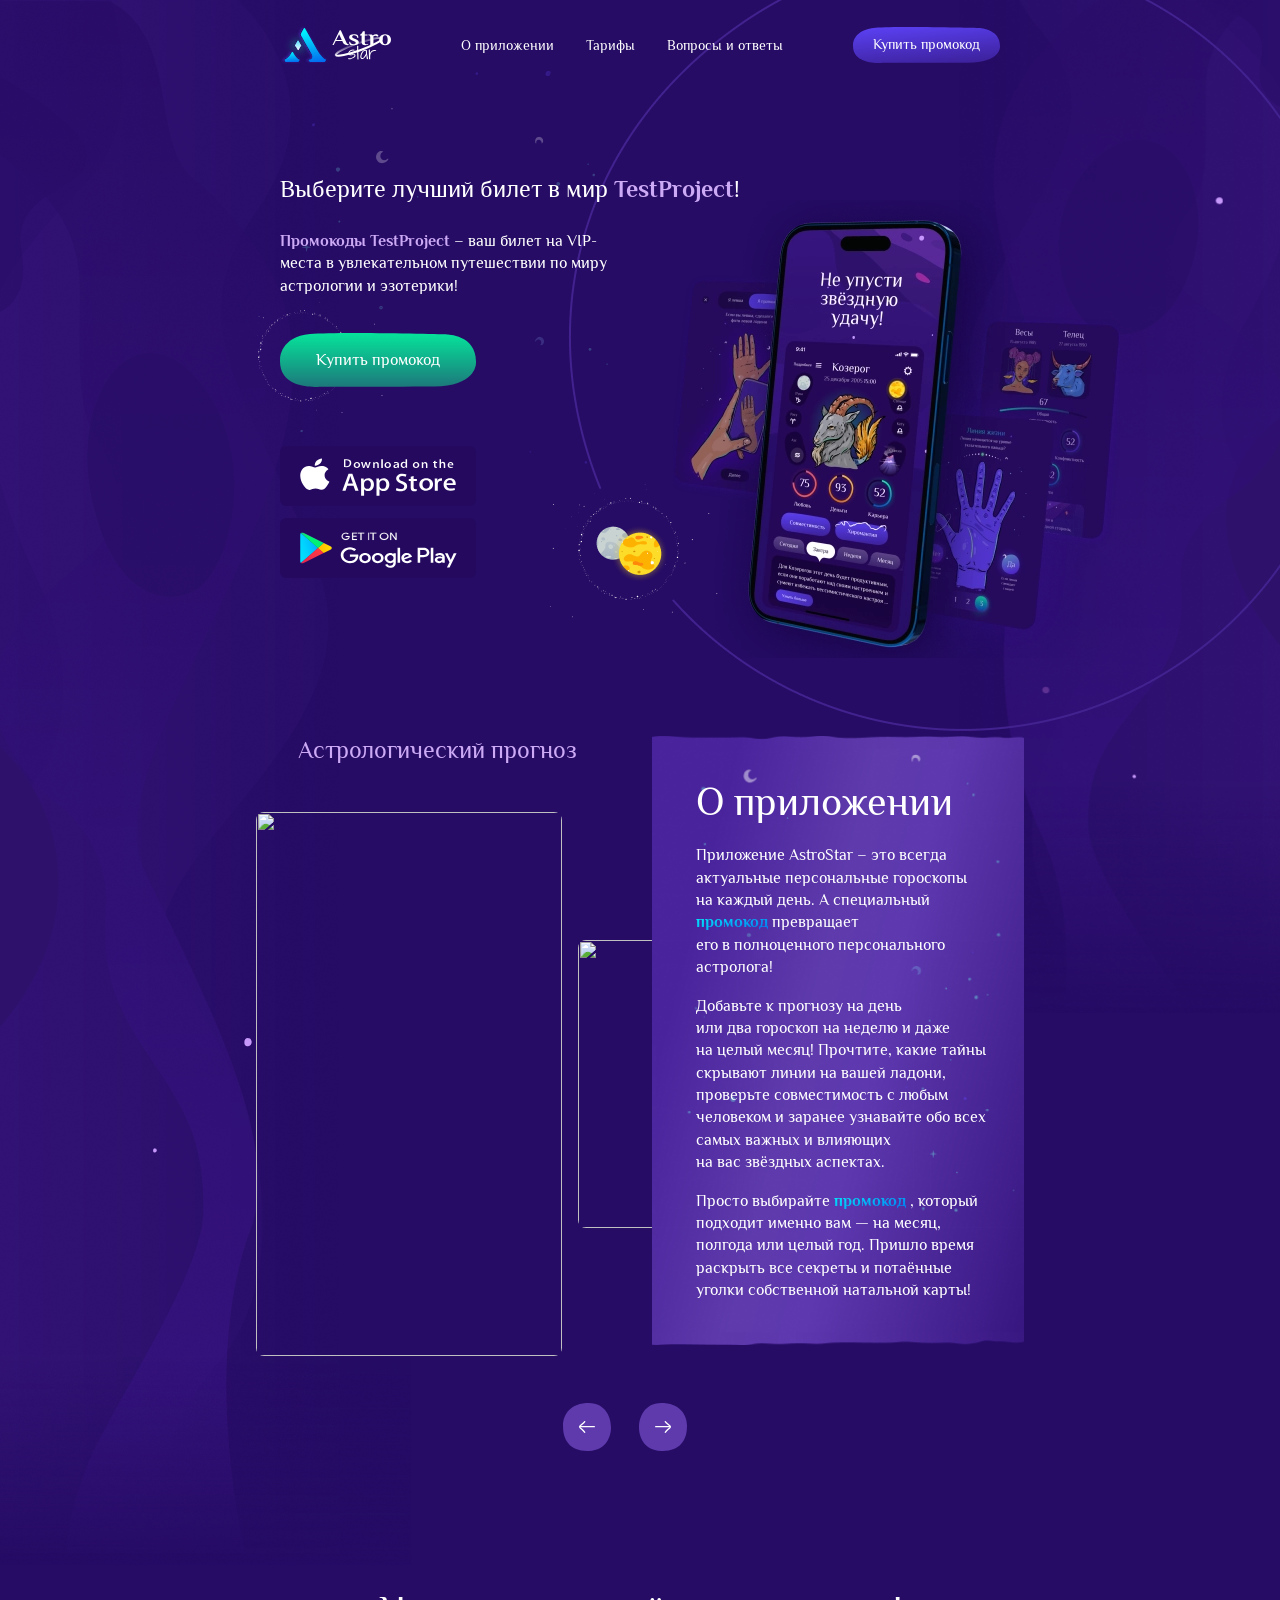
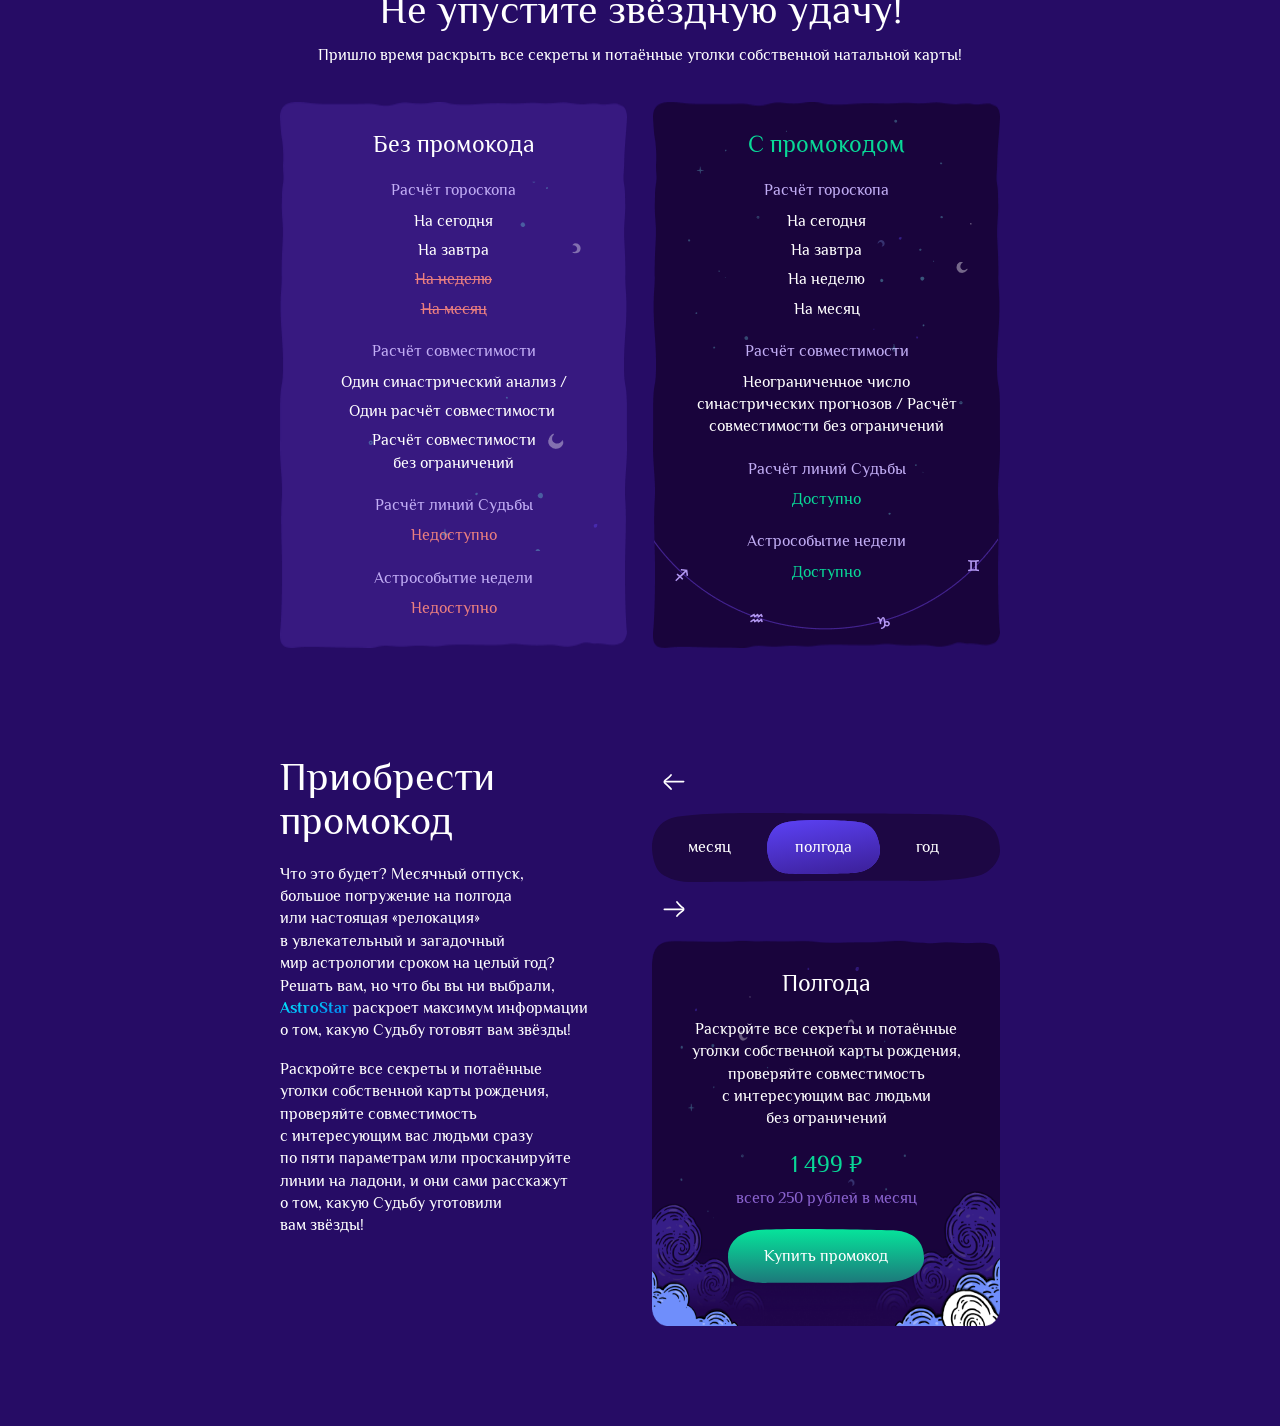
==== prod/index.html @ 18ba78c4 "init" ====
<!DOCTYPE html>
<html lang="en">

<head>
  <meta charset="UTF-8">
  <meta name="viewport" content="width=device-width, initial-scale=1.0, maximum-scale=2, minimum-scale=1.0">
  <meta name="author" content="Mark">
  <meta name="description" content="Astrohelper">
  <meta http-equiv="X-UA-Compatible" content="ie=edge">
  <link rel="preload" href="statics/fonts/Philosopher-Regular.woff2" as="font" type="font/woff2" crossorigin="anonymous">
  <link rel="preload" href="statics/fonts/Philosopher-Bold.woff2" as="font" type="font/woff2" crossorigin="anonymous">
  <link rel="stylesheet" href="statics/css/main.css" />
  <link rel="apple-touch-icon-precomposed" sizes="57x57" href="statics/img/favicon/apple-touch-icon-57x57.png">
  <link rel="apple-touch-icon-precomposed" sizes="114x114" href="statics/img/favicon/apple-touch-icon-114x114.png">
  <link rel="apple-touch-icon-precomposed" sizes="72x72" href="statics/img/favicon/apple-touch-icon-72x72.png">
  <link rel="apple-touch-icon-precomposed" sizes="144x144" href="statics/img/favicon/apple-touch-icon-144x144.png">
  <link rel="apple-touch-icon-precomposed" sizes="60x60" href="statics/img/favicon/apple-touch-icon-60x60.png">
  <link rel="apple-touch-icon-precomposed" sizes="120x120" href="statics/img/favicon/apple-touch-icon-120x120.png">
  <link rel="apple-touch-icon-precomposed" sizes="76x76" href="statics/img/favicon/apple-touch-icon-76x76.png">
  <link rel="apple-touch-icon-precomposed" sizes="152x152" href="statics/img/favicon/apple-touch-icon-152x152.png">
  <link rel="icon" type="image/png" href="statics/img/favicon/favicon-196x196.png" sizes="196x196">
  <link rel="icon" type="image/png" href="statics/img/favicon/favicon-96x96.png" sizes="96x96">
  <link rel="icon" type="image/png" href="statics/img/favicon/favicon-32x32.png" sizes="32x32">
  <link rel="icon" type="image/png" href="statics/img/favicon/favicon-16x16.png" sizes="16x16">
  <link rel="icon" type="image/png" href="statics/img/favicon/favicon-128.png" sizes="128x128">
  <meta name="msapplication-TileColor" content="#ffffff">
  <meta name="msapplication-TileImage" content="statics/img/favicon/mstile-144x144.png">
  <meta name="msapplication-square70x70logo" content="statics/img/favicon/mstile-70x70.png">
  <meta name="msapplication-square150x150logo" content="statics/img/favicon/mstile-150x150.png">
  <meta name="msapplication-wide310x150logo" content="statics/img/favicon/mstile-310x150.png">
  <meta name="msapplication-square310x310logo" content="statics/img/favicon/mstile-310x310.png">
  <link rel="icon" href="statics/img/favicon/favicon.ico" type="image/x-icon">
  <title>Astrohelper</title>
  <meta property="og:title" content="Astrohelper" />
</head>

<body>
  <header class="header" data-element="header">
    <div class="header__cont cont">
      <div class="header__area">
        <div class="header__logo">
          <img class="header__logo-image" src="statics/img/logo.svg" alt="">
        </div>
        <nav class="header__menu">
          <ul class="header__list">
            <li class="header__item">
              <a class="header__link link-white" href="#">О приложении</a>
            </li>
            <li class="header__item">
              <a class="header__link link-white" href="#">Тарифы</a>
            </li>
            <li class="header__item">
              <a class="header__link link-white" href="#">Вопросы и ответы</a>
            </li>
          </ul>
        </nav>
        <a class="header__button btn btn_blue" href="#">Купить промокод</a>
        <button class="header__burger" type="button" data-element="header__burger"></button>
      </div>
    </div>
  </header>
  <div class="cap-bg">
    <picture class="cap-bg__left">
      <source srcset="statics/img/cap-bg/cap-bg-left_197.png" media="(max-width: 768px)">
      <source srcset="statics/img/cap-bg/cap-bg-left_411.png" media="(max-width: 1439px)">
      <img class="cap-bg__left-image" src="statics/img/cap-bg/cap-bg-left.png" alt="">
    </picture>
    <picture class="cap-bg__right">
      <source srcset="statics/img/cap-bg/cap-bg-right_133.png" media="(max-width: 768px)">
      <source srcset="statics/img/cap-bg/cap-bg-right_321.png" media="(max-width: 1439px)">
      <img class="cap-bg__right-image" src="statics/img/cap-bg/cap-bg-right.png" alt="">
    </picture>
    <div class="cap-bg__cont cont">
      <picture class="cap-bg__stars">
        <source srcset="statics/img/cap-bg/cap-bg-stars_320.png" media="(max-width: 1439px)">
        <img class="cap-bg__stars-image" src="statics/img/cap-bg/cap-bg-stars.png" alt="">
      </picture>
    </div>
  </div>
  <div class="cap-bg__solar-wrap">
    <div class="cap-bg__solar-cont cont">
      <picture class="cap-bg__solar">
        <source srcset="statics/img/cap-bg/cap-bg-solar_837.png" media="(max-width: 1439px)">
        <img class="cap-bg__solar-image" src="statics/img/cap-bg/cap-bg-solar.png" alt="">
      </picture>
    </div>
  </div>
  <main class="wrapper">
    <section class="cap">
      <div class="cap__cont cont">
        <div class="cap__area">
          <h1 class="cap__title title">Выберите лучший билет в мир <span class="purple">TestProject</span>!</h1>
          <div class="cap__text">
            <span class="purple">Промокоды TestProject</span>
            – ваш билет на VIP-места в увлекательном путешествии по миру астрологии и эзотерики!
          </div>
          <div class="cap__button-box">
            <picture class="cap__button-decor">
              <source srcset="statics/img/cap/cap-button-decor_105.png" media="(max-width: 768px)">
              <source srcset="statics/img/cap/cap-button-decor_131.png" media="(max-width: 1439px)">
              <img class="cap__button-decor-image" src="statics/img/cap/cap-button-decor_180.png" alt="">
            </picture>
            <a class="cap__button btn btn_green" href="#">Купить промокод</a>
          </div>
          <picture class="cap__picture">
            <source srcset="statics/img/cap/cap-1_326.webp 1x, statics/img/cap/cap-1_652.webp 2x" type="image/webp" media="(max-width: 768px)">
            <source srcset="statics/img/cap/cap-1_447.webp" media="(max-width: 1439px)">
            <source srcset="statics/img/cap/cap-1_657.webp">
            <img class="cap__image" src="statics/img/cap/cap-1_657.png" alt="">
          </picture>
          <div class="cap__apps">
            <a class="cap__app" href="#">
              <img class="cap__app-icon" src="statics/img/ic_app_store.svg" alt="">
            </a>
            <a class="cap__app" href="#">
              <img class="cap__app-icon" src="statics/img/ic_google_app.svg" alt="">
            </a>
          </div>
        </div>
      </div>
    </section>
    <section class="about">
      <div class="about__cont cont">
        <div class="about__area">
          <div class="about__left">
            <h3 class="about__title h3">Астрологический прогноз</h3>
            <div class="about__slider" data-element="about-slider">
              <div class="about__wrapper swiper-wrapper">
                <div class="about__slide swiper-slide">
                  <picture class="about__picture">
                    <img class="about__image" src="https://via.placeholder.com/160x288" alt="" loading="lazy">
                  </picture>
                </div>
                <div class="about__slide swiper-slide">
                  <picture class="about__picture">
                    <img class="about__image" src="https://via.placeholder.com/160x288" alt="" loading="lazy">
                  </picture>
                </div>
                <div class="about__slide swiper-slide">
                  <picture class="about__picture">
                    <img class="about__image" src="https://via.placeholder.com/160x288" alt="" loading="lazy">
                  </picture>
                </div>
                <div class="about__slide swiper-slide">
                  <picture class="about__picture">
                    <img class="about__image" src="https://via.placeholder.com/160x288" alt="" loading="lazy">
                  </picture>
                </div>
              </div>
              <div class="about__slider-nav">
                <button class="slider-nav-prev" type="button"></button>
                <button class="slider-nav-next" type="button"></button>
              </div>
            </div>
          </div>
          <div class="about__right">
            <div class="about__box">
              <h2 class="about__headline h2">О приложении</h2>
              <p class="about__text text">
                Приложение AstroStar – это всегда актуальные персональные гороскопы на каждый день.
                А специальный
                <span class="blue">промокод</span>
                превращает его в полноценного персонального астролога!
              </p>
              <p class="about__text text">
                Добавьте к прогнозу на день или два гороскоп на неделю и даже на целый месяц! Прочтите, какие тайны
                скрывают линии на вашей ладони, проверьте совместимость с любым человеком и заранее узнавайте обо всех
                самых важных и влияющих на вас звёздных аспектах.
              </p>
              <p class="about__text text">
                Просто выбирайте
                <span class="blue">промокод</span>
                , который подходит именно вам — на месяц, полгода или целый год. Пришло время
                раскрыть все секреты и потаённые уголки собственной натальной карты!
              </p>
            </div>
          </div>
        </div>
      </div>
    </section>
    <section class="rates">
      <div class="rates__cont cont">
        <h2 class="rates__title h2">Не упустите звёздную удачу!</h2>
        <div class="rates__subtitle text">Пришло время раскрыть все секреты и потаённые уголки собственной натальной карты!</div>
        <div class="rates__wrap">
          <div class="rates__area rates__area_left">
            <h3 class="rates__headline h3">Без промокода</h3>
            <div class="rates__box">
              <div class="rates__name text">Расчёт гороскопа</div>
              <div class="rates__value text">На сегодня</div>
              <div class="rates__value text">На завтра</div>
              <div class="rates__value rates__value_red rates__value_line-through text">На неделю</div>
              <div class="rates__value rates__value_red rates__value_line-through text">На месяц</div>
            </div>
            <div class="rates__box">
              <div class="rates__name text">Расчёт совместимости</div>
              <div class="rates__value text">Один синастрический анализ /</div>
              <div class="rates__value text">Один расчёт совместимости </div>
              <div class="rates__value text">Расчёт совместимости без ограничений</div>
            </div>
            <div class="rates__box">
              <div class="rates__name text">Расчёт линий Судьбы</div>
              <div class="rates__value rates__value_red text">Недоступно</div>
            </div>
            <div class="rates__box">
              <div class="rates__name text">Астрособытие недели</div>
              <div class="rates__value rates__value_red text">Недоступно</div>
            </div>
          </div>
          <div class="rates__area rates__area_right">
            <h3 class="rates__headline h3">С промокодом</h3>
            <div class="rates__box">
              <div class="rates__name text">Расчёт гороскопа</div>
              <div class="rates__value text">На сегодня</div>
              <div class="rates__value text">На завтра</div>
              <div class="rates__value text">На неделю</div>
              <div class="rates__value text">На месяц</div>
            </div>
            <div class="rates__box">
              <div class="rates__name text">Расчёт совместимости</div>
              <div class="rates__value text">Неограниченное число синастрических прогнозов / Расчёт совместимости без ограничений</div>
            </div>
            <div class="rates__box">
              <div class="rates__name text">Расчёт линий Судьбы</div>
              <div class="rates__value rates__value_green text">Доступно</div>
            </div>
            <div class="rates__box">
              <div class="rates__name text">Астрособытие недели</div>
              <div class="rates__value rates__value_green text">Доступно</div>
            </div>
          </div>
        </div>
      </div>
    </section>
    <section class="promo">
      <div class="promo__cont cont">
        <div class="promo__wrap">
          <div class="promo__box">
            <h2 class="promo__title h2">Приобрести промокод</h2>
            <p class="promo__text text">
              Что это будет? Месячный отпуск, большое погружение на полгода или настоящая «релокация» в увлекательный
              и загадочный мир астрологии сроком на целый год? Решать вам, но что бы вы ни выбрали,
              <span class="blue">AstroStar</span>
              раскроет максимум информации о том, какую Судьбу готовят вам звёзды!
            </p>
            <p class="promo__text text">
              Раскройте все секреты и потаённые уголки собственной карты рождения, проверяйте совместимость
              с интересующим вас людьми сразу по пяти параметрам или просканируйте линии на ладони, и они сами расскажут
              о том, какую Судьбу уготовили вам звёзды!
            </p>
          </div>
          <div class="promo__area">
            <div class="promo__slider">
              <button class="promo__nav promo__nav_left"></button>
              <div class="promo__tabs">
                <button class="promo__tab text">месяц</button>
                <button class="promo__tab promo__tab_active text">полгода</button>
                <button class="promo__tab text">год</button>
              </div>
              <button class="promo__nav promo__nav_right"></button>
              <div class="promo__wrapper swiper-wrapper">
                <div class="promo__slide swiper-slide">
                  <div class="promo__headline h3">Полгода</div>
                  <div class="promo__descr text">
                    Раскройте все секреты и потаённые уголки собственной карты рождения, проверяйте совместимость
                    с интересующим вас людьми без ограничений
                  </div>
                  <div class="promo__price h3">1 499 ₽</div>
                  <div class="promo__note text">всего 250 рублей в месяц</div>
                  <button class="promo__button btn btn_green">Купить промокод</button>
                </div>
              </div>
            </div>
          </div>
        </div>
      </div>
    </section>
  </main>
  <script src="statics/js/libs.js"></script>
  <script src="statics/js/app.js" async></script>
</body>

</html>
---- prod/statics/css/main.css ----
@font-face{font-family:swiper-icons;src:url('data:application/font-woff;charset=utf-8;base64, [base64]//wADZ2x5ZgAAAywAAADMAAAD2MHtryVoZWFkAAABbAAAADAAAAA2E2+eoWhoZWEAAAGcAAAAHwAAACQC9gDzaG10eAAAAigAAAAZAAAArgJkABFsb2NhAAAC0AAAAFoAAABaFQAUGG1heHAAAAG8AAAAHwAAACAAcABAbmFtZQAAA/gAAAE5AAACXvFdBwlwb3N0AAAFNAAAAGIAAACE5s74hXjaY2BkYGAAYpf5Hu/j+W2+MnAzMYDAzaX6QjD6/4//Bxj5GA8AuRwMYGkAPywL13jaY2BkYGA88P8Agx4j+/8fQDYfA1AEBWgDAIB2BOoAeNpjYGRgYNBh4GdgYgABEMnIABJzYNADCQAACWgAsQB42mNgYfzCOIGBlYGB0YcxjYGBwR1Kf2WQZGhhYGBiYGVmgAFGBiQQkOaawtDAoMBQxXjg/wEGPcYDDA4wNUA2CCgwsAAAO4EL6gAAeNpj2M0gyAACqxgGNWBkZ2D4/wMA+xkDdgAAAHjaY2BgYGaAYBkGRgYQiAHyGMF8FgYHIM3DwMHABGQrMOgyWDLEM1T9/w8UBfEMgLzE////P/5//f/V/xv+r4eaAAeMbAxwIUYmIMHEgKYAYjUcsDAwsLKxc3BycfPw8jEQA/[base64]/uznmfPFBNODM2K7MTQ45YEAZqGP81AmGGcF3iPqOop0r1SPTaTbVkfUe4HXj97wYE+yNwWYxwWu4v1ugWHgo3S1XdZEVqWM7ET0cfnLGxWfkgR42o2PvWrDMBSFj/IHLaF0zKjRgdiVMwScNRAoWUoH78Y2icB/yIY09An6AH2Bdu/UB+yxopYshQiEvnvu0dURgDt8QeC8PDw7Fpji3fEA4z/PEJ6YOB5hKh4dj3EvXhxPqH/SKUY3rJ7srZ4FZnh1PMAtPhwP6fl2PMJMPDgeQ4rY8YT6Gzao0eAEA409DuggmTnFnOcSCiEiLMgxCiTI6Cq5DZUd3Qmp10vO0LaLTd2cjN4fOumlc7lUYbSQcZFkutRG7g6JKZKy0RmdLY680CDnEJ+UMkpFFe1RN7nxdVpXrC4aTtnaurOnYercZg2YVmLN/d/gczfEimrE/fs/bOuq29Zmn8tloORaXgZgGa78yO9/cnXm2BpaGvq25Dv9S4E9+5SIc9PqupJKhYFSSl47+Qcr1mYNAAAAeNptw0cKwkAAAMDZJA8Q7OUJvkLsPfZ6zFVERPy8qHh2YER+3i/BP83vIBLLySsoKimrqKqpa2hp6+jq6RsYGhmbmJqZSy0sraxtbO3sHRydnEMU4uR6yx7JJXveP7WrDycAAAAAAAH//wACeNpjYGRgYOABYhkgZgJCZgZNBkYGLQZtIJsFLMYAAAw3ALgAeNolizEKgDAQBCchRbC2sFER0YD6qVQiBCv/H9ezGI6Z5XBAw8CBK/m5iQQVauVbXLnOrMZv2oLdKFa8Pjuru2hJzGabmOSLzNMzvutpB3N42mNgZGBg4GKQYzBhYMxJLMlj4GBgAYow/P/PAJJhLM6sSoWKfWCAAwDAjgbRAAB42mNgYGBkAIIbCZo5IPrmUn0hGA0AO8EFTQAA');font-weight:400;font-style:normal}:root{--swiper-theme-color:#007aff;--swiper-navigation-size:44px}.swiper{margin-left:auto;margin-right:auto;position:relative;overflow:hidden;list-style:none;padding:0;z-index:1}.swiper-vertical>.swiper-wrapper{flex-direction:column}.swiper-wrapper{position:relative;width:100%;height:100%;z-index:1;display:flex;transition-property:transform;box-sizing:content-box}.swiper-android .swiper-slide,.swiper-wrapper{transform:translate3d(0,0,0)}.swiper-pointer-events{touch-action:pan-y}.swiper-pointer-events.swiper-vertical{touch-action:pan-x}.swiper-slide{flex-shrink:0;width:100%;height:100%;position:relative;transition-property:transform}.swiper-slide-invisible-blank{visibility:hidden}.swiper-autoheight,.swiper-autoheight .swiper-slide{height:auto}.swiper-autoheight .swiper-wrapper{align-items:flex-start;transition-property:transform,height}.swiper-backface-hidden .swiper-slide{transform:translateZ(0);-webkit-backface-visibility:hidden;backface-visibility:hidden}.swiper-3d,.swiper-3d.swiper-css-mode .swiper-wrapper{perspective:1200px}.swiper-3d .swiper-cube-shadow,.swiper-3d .swiper-slide,.swiper-3d .swiper-slide-shadow,.swiper-3d .swiper-slide-shadow-bottom,.swiper-3d .swiper-slide-shadow-left,.swiper-3d .swiper-slide-shadow-right,.swiper-3d .swiper-slide-shadow-top,.swiper-3d .swiper-wrapper{transform-style:preserve-3d}.swiper-3d .swiper-slide-shadow,.swiper-3d .swiper-slide-shadow-bottom,.swiper-3d .swiper-slide-shadow-left,.swiper-3d .swiper-slide-shadow-right,.swiper-3d .swiper-slide-shadow-top{position:absolute;left:0;top:0;width:100%;height:100%;pointer-events:none;z-index:10}.swiper-3d .swiper-slide-shadow{background:rgba(0,0,0,.15)}.swiper-3d .swiper-slide-shadow-left{background-image:linear-gradient(to left,rgba(0,0,0,.5),rgba(0,0,0,0))}.swiper-3d .swiper-slide-shadow-right{background-image:linear-gradient(to right,rgba(0,0,0,.5),rgba(0,0,0,0))}.swiper-3d .swiper-slide-shadow-top{background-image:linear-gradient(to top,rgba(0,0,0,.5),rgba(0,0,0,0))}.swiper-3d .swiper-slide-shadow-bottom{background-image:linear-gradient(to bottom,rgba(0,0,0,.5),rgba(0,0,0,0))}.swiper-css-mode>.swiper-wrapper{overflow:auto;scrollbar-width:none;-ms-overflow-style:none}.swiper-css-mode>.swiper-wrapper::-webkit-scrollbar{display:none}.swiper-css-mode>.swiper-wrapper>.swiper-slide{scroll-snap-align:start start}.swiper-horizontal.swiper-css-mode>.swiper-wrapper{scroll-snap-type:x mandatory}.swiper-vertical.swiper-css-mode>.swiper-wrapper{scroll-snap-type:y mandatory}.swiper-centered>.swiper-wrapper::before{content:'';flex-shrink:0;order:9999}.swiper-centered.swiper-horizontal>.swiper-wrapper>.swiper-slide:first-child{margin-inline-start:var(--swiper-centered-offset-before)}.swiper-centered.swiper-horizontal>.swiper-wrapper::before{height:100%;min-height:1px;width:var(--swiper-centered-offset-after)}.swiper-centered.swiper-vertical>.swiper-wrapper>.swiper-slide:first-child{margin-block-start:var(--swiper-centered-offset-before)}.swiper-centered.swiper-vertical>.swiper-wrapper::before{width:100%;min-width:1px;height:var(--swiper-centered-offset-after)}.swiper-centered>.swiper-wrapper>.swiper-slide{scroll-snap-align:center center;scroll-snap-stop:always}.swiper-virtual .swiper-slide{-webkit-backface-visibility:hidden;transform:translateZ(0)}.swiper-virtual.swiper-css-mode .swiper-wrapper::after{content:'';position:absolute;left:0;top:0;pointer-events:none}.swiper-virtual.swiper-css-mode.swiper-horizontal .swiper-wrapper::after{height:1px;width:var(--swiper-virtual-size)}.swiper-virtual.swiper-css-mode.swiper-vertical .swiper-wrapper::after{width:1px;height:var(--swiper-virtual-size)}.swiper-button-next,.swiper-button-prev{position:absolute;top:50%;width:calc(var(--swiper-navigation-size)/ 44 * 27);height:var(--swiper-navigation-size);margin-top:calc(0px - (var(--swiper-navigation-size)/ 2));z-index:10;cursor:pointer;display:flex;align-items:center;justify-content:center;color:var(--swiper-navigation-color,var(--swiper-theme-color))}.swiper-button-next.swiper-button-disabled,.swiper-button-prev.swiper-button-disabled{opacity:.35;cursor:auto;pointer-events:none}.swiper-button-next.swiper-button-hidden,.swiper-button-prev.swiper-button-hidden{opacity:0;cursor:auto;pointer-events:none}.swiper-navigation-disabled .swiper-button-next,.swiper-navigation-disabled .swiper-button-prev{display:none!important}.swiper-button-next:after,.swiper-button-prev:after{font-family:swiper-icons;font-size:var(--swiper-navigation-size);text-transform:none!important;letter-spacing:0;font-variant:initial;line-height:1}.swiper-button-prev,.swiper-rtl .swiper-button-next{left:10px;right:auto}.swiper-button-prev:after,.swiper-rtl .swiper-button-next:after{content:'prev'}.swiper-button-next,.swiper-rtl .swiper-button-prev{right:10px;left:auto}.swiper-button-next:after,.swiper-rtl .swiper-button-prev:after{content:'next'}.swiper-button-lock{display:none}.swiper-pagination{position:absolute;text-align:center;transition:opacity .3s;transform:translate3d(0,0,0);z-index:10}.swiper-pagination.swiper-pagination-hidden{opacity:0}.swiper-pagination-disabled>.swiper-pagination,.swiper-pagination.swiper-pagination-disabled{display:none!important}.swiper-horizontal>.swiper-pagination-bullets,.swiper-pagination-bullets.swiper-pagination-horizontal,.swiper-pagination-custom,.swiper-pagination-fraction{bottom:10px;left:0;width:100%}.swiper-pagination-bullets-dynamic{overflow:hidden;font-size:0}.swiper-pagination-bullets-dynamic .swiper-pagination-bullet{transform:scale(.33);position:relative}.swiper-pagination-bullets-dynamic .swiper-pagination-bullet-active,.swiper-pagination-bullets-dynamic .swiper-pagination-bullet-active-main{transform:scale(1)}.swiper-pagination-bullets-dynamic .swiper-pagination-bullet-active-prev{transform:scale(.66)}.swiper-pagination-bullets-dynamic .swiper-pagination-bullet-active-prev-prev{transform:scale(.33)}.swiper-pagination-bullets-dynamic .swiper-pagination-bullet-active-next{transform:scale(.66)}.swiper-pagination-bullets-dynamic .swiper-pagination-bullet-active-next-next{transform:scale(.33)}.swiper-pagination-bullet{width:var(--swiper-pagination-bullet-width,var(--swiper-pagination-bullet-size,8px));height:var(--swiper-pagination-bullet-height,var(--swiper-pagination-bullet-size,8px));display:inline-block;border-radius:50%;background:var(--swiper-pagination-bullet-inactive-color,#000);opacity:var(--swiper-pagination-bullet-inactive-opacity,.2)}button.swiper-pagination-bullet{border:none;margin:0;padding:0;box-shadow:none;-webkit-appearance:none;appearance:none}.swiper-pagination-clickable .swiper-pagination-bullet{cursor:pointer}.swiper-pagination-bullet:only-child{display:none!important}.swiper-pagination-bullet-active{opacity:var(--swiper-pagination-bullet-opacity,1);background:var(--swiper-pagination-color,var(--swiper-theme-color))}.swiper-pagination-vertical.swiper-pagination-bullets,.swiper-vertical>.swiper-pagination-bullets{right:10px;top:50%;transform:translate3d(0,-50%,0)}.swiper-pagination-vertical.swiper-pagination-bullets .swiper-pagination-bullet,.swiper-vertical>.swiper-pagination-bullets .swiper-pagination-bullet{margin:var(--swiper-pagination-bullet-vertical-gap,6px) 0;display:block}.swiper-pagination-vertical.swiper-pagination-bullets.swiper-pagination-bullets-dynamic,.swiper-vertical>.swiper-pagination-bullets.swiper-pagination-bullets-dynamic{top:50%;transform:translateY(-50%);width:8px}.swiper-pagination-vertical.swiper-pagination-bullets.swiper-pagination-bullets-dynamic .swiper-pagination-bullet,.swiper-vertical>.swiper-pagination-bullets.swiper-pagination-bullets-dynamic .swiper-pagination-bullet{display:inline-block;transition:transform .2s,top .2s}.swiper-horizontal>.swiper-pagination-bullets .swiper-pagination-bullet,.swiper-pagination-horizontal.swiper-pagination-bullets .swiper-pagination-bullet{margin:0 var(--swiper-pagination-bullet-horizontal-gap,4px)}.swiper-horizontal>.swiper-pagination-bullets.swiper-pagination-bullets-dynamic,.swiper-pagination-horizontal.swiper-pagination-bullets.swiper-pagination-bullets-dynamic{left:50%;transform:translateX(-50%);white-space:nowrap}.swiper-horizontal>.swiper-pagination-bullets.swiper-pagination-bullets-dynamic .swiper-pagination-bullet,.swiper-pagination-horizontal.swiper-pagination-bullets.swiper-pagination-bullets-dynamic .swiper-pagination-bullet{transition:transform .2s,left .2s}.swiper-horizontal.swiper-rtl>.swiper-pagination-bullets-dynamic .swiper-pagination-bullet{transition:transform .2s,right .2s}.swiper-pagination-progressbar{background:rgba(0,0,0,.25);position:absolute}.swiper-pagination-progressbar .swiper-pagination-progressbar-fill{background:var(--swiper-pagination-color,var(--swiper-theme-color));position:absolute;left:0;top:0;width:100%;height:100%;transform:scale(0);transform-origin:left top}.swiper-rtl .swiper-pagination-progressbar .swiper-pagination-progressbar-fill{transform-origin:right top}.swiper-horizontal>.swiper-pagination-progressbar,.swiper-pagination-progressbar.swiper-pagination-horizontal,.swiper-pagination-progressbar.swiper-pagination-vertical.swiper-pagination-progressbar-opposite,.swiper-vertical>.swiper-pagination-progressbar.swiper-pagination-progressbar-opposite{width:100%;height:4px;left:0;top:0}.swiper-horizontal>.swiper-pagination-progressbar.swiper-pagination-progressbar-opposite,.swiper-pagination-progressbar.swiper-pagination-horizontal.swiper-pagination-progressbar-opposite,.swiper-pagination-progressbar.swiper-pagination-vertical,.swiper-vertical>.swiper-pagination-progressbar{width:4px;height:100%;left:0;top:0}.swiper-pagination-lock{display:none}.swiper-scrollbar{border-radius:10px;position:relative;-ms-touch-action:none;background:rgba(0,0,0,.1)}.swiper-scrollbar-disabled>.swiper-scrollbar,.swiper-scrollbar.swiper-scrollbar-disabled{display:none!important}.swiper-horizontal>.swiper-scrollbar,.swiper-scrollbar.swiper-scrollbar-horizontal{position:absolute;left:1%;bottom:3px;z-index:50;height:5px;width:98%}.swiper-scrollbar.swiper-scrollbar-vertical,.swiper-vertical>.swiper-scrollbar{position:absolute;right:3px;top:1%;z-index:50;width:5px;height:98%}.swiper-scrollbar-drag{height:100%;width:100%;position:relative;background:rgba(0,0,0,.5);border-radius:10px;left:0;top:0}.swiper-scrollbar-cursor-drag{cursor:move}.swiper-scrollbar-lock{display:none}.swiper-zoom-container{width:100%;height:100%;display:flex;justify-content:center;align-items:center;text-align:center}.swiper-zoom-container>canvas,.swiper-zoom-container>img,.swiper-zoom-container>svg{max-width:100%;max-height:100%;object-fit:contain}.swiper-slide-zoomed{cursor:move}.swiper-lazy-preloader{width:42px;height:42px;position:absolute;left:50%;top:50%;margin-left:-21px;margin-top:-21px;z-index:10;transform-origin:50%;box-sizing:border-box;border:4px solid var(--swiper-preloader-color,var(--swiper-theme-color));border-radius:50%;border-top-color:transparent}.swiper-watch-progress .swiper-slide-visible .swiper-lazy-preloader,.swiper:not(.swiper-watch-progress) .swiper-lazy-preloader{animation:1s linear infinite swiper-preloader-spin}.swiper-lazy-preloader-white{--swiper-preloader-color:#fff}.swiper-lazy-preloader-black{--swiper-preloader-color:#000}@keyframes swiper-preloader-spin{0%{transform:rotate(0)}100%{transform:rotate(360deg)}}.swiper .swiper-notification{position:absolute;left:0;top:0;pointer-events:none;opacity:0;z-index:-1000}.swiper-free-mode>.swiper-wrapper{transition-timing-function:ease-out;margin:0 auto}.swiper-grid>.swiper-wrapper{flex-wrap:wrap}.swiper-grid-column>.swiper-wrapper{flex-wrap:wrap;flex-direction:column}.swiper-fade.swiper-free-mode .swiper-slide{transition-timing-function:ease-out}.swiper-fade .swiper-slide{pointer-events:none;transition-property:opacity}.swiper-fade .swiper-slide .swiper-slide{pointer-events:none}.swiper-fade .swiper-slide-active,.swiper-fade .swiper-slide-active .swiper-slide-active{pointer-events:auto}.swiper-cube{overflow:visible}.swiper-cube .swiper-slide{pointer-events:none;-webkit-backface-visibility:hidden;backface-visibility:hidden;z-index:1;visibility:hidden;transform-origin:0 0;width:100%;height:100%}.swiper-cube .swiper-slide .swiper-slide{pointer-events:none}.swiper-cube.swiper-rtl .swiper-slide{transform-origin:100% 0}.swiper-cube .swiper-slide-active,.swiper-cube .swiper-slide-active .swiper-slide-active{pointer-events:auto}.swiper-cube .swiper-slide-active,.swiper-cube .swiper-slide-next,.swiper-cube .swiper-slide-next+.swiper-slide,.swiper-cube .swiper-slide-prev{pointer-events:auto;visibility:visible}.swiper-cube .swiper-slide-shadow-bottom,.swiper-cube .swiper-slide-shadow-left,.swiper-cube .swiper-slide-shadow-right,.swiper-cube .swiper-slide-shadow-top{z-index:0;-webkit-backface-visibility:hidden;backface-visibility:hidden}.swiper-cube .swiper-cube-shadow{position:absolute;left:0;bottom:0;width:100%;height:100%;opacity:.6;z-index:0}.swiper-cube .swiper-cube-shadow:before{content:'';background:#000;position:absolute;left:0;top:0;bottom:0;right:0;filter:blur(50px)}.swiper-flip{overflow:visible}.swiper-flip .swiper-slide{pointer-events:none;-webkit-backface-visibility:hidden;backface-visibility:hidden;z-index:1}.swiper-flip .swiper-slide .swiper-slide{pointer-events:none}.swiper-flip .swiper-slide-active,.swiper-flip .swiper-slide-active .swiper-slide-active{pointer-events:auto}.swiper-flip .swiper-slide-shadow-bottom,.swiper-flip .swiper-slide-shadow-left,.swiper-flip .swiper-slide-shadow-right,.swiper-flip .swiper-slide-shadow-top{z-index:0;-webkit-backface-visibility:hidden;backface-visibility:hidden}.swiper-creative .swiper-slide{-webkit-backface-visibility:hidden;backface-visibility:hidden;overflow:hidden;transition-property:transform,opacity,height}.swiper-cards{overflow:visible}.swiper-cards .swiper-slide{transform-origin:center bottom;-webkit-backface-visibility:hidden;backface-visibility:hidden;overflow:hidden}@font-face{font-family:Philosopher;src:url(../fonts/Philosopher-Regular.woff2) format("woff2"),url(../fonts/Philosopher-Regular.woff) format("woff");font-weight:400;font-style:normal;font-display:block}@font-face{font-family:Philosopher;src:url(../fonts/Philosopher-Bold.woff2) format("woff2"),url(../fonts/Philosopher-Bold.woff) format("woff");font-weight:700;font-style:normal;font-display:block}*{margin:0;outline:0;box-sizing:border-box;padding:0;font-family:Philosopher,sans-serif}html{scroll-behavior:smooth}body{position:relative;display:flex;flex-direction:column;min-width:320px;min-height:100vh;overflow-y:scroll;color:#fff;overscroll-behavior-y:contain;background-color:#260c65}picture{display:block}img{display:block;width:100%;height:auto}li{list-style-type:none}a{color:inherit;cursor:pointer}button{-webkit-user-select:none;-moz-user-select:none;user-select:none;cursor:pointer;background-color:transparent;border:none}.wrapper{position:relative;z-index:2;flex-grow:1;display:flex;flex-direction:column}.cont{margin:0 auto;width:100%;max-width:1440px;padding:0 72px}.h1{font-size:68px;line-height:105%;font-weight:400}.h2{font-size:48px;line-height:120%;font-weight:400}.h3{font-size:36px;line-height:120%;font-weight:400}.h4{font-size:24px;line-height:120%}.h5{font-size:20px;line-height:110%}.text{font-size:20px;line-height:140%}.text-small{font-size:14px;line-height:130%}.purple{color:#cdaaf5;font-weight:700}.blue{font-weight:700;background-color:#01fbfe;background-image:linear-gradient(165deg,#01fbfe 0,#0271f0 100%);background-clip:text;-webkit-background-clip:text;-webkit-text-fill-color:transparent}.slider-nav-next,.slider-nav-prev{width:42px;height:42px;display:flex;align-items:center;justify-content:center;background-image:url(../img/ic_nav_arrow_bg.svg);background-size:100% 100%;background-repeat:no-repeat;background-position:center center;transition-duration:.3s;transition-property:background}.slider-nav-next::before,.slider-nav-prev::before{content:"";width:16px;height:12px;background-image:url(../img/ic_nav_arrow_right.svg);background-size:100% 100%;background-repeat:no-repeat;background-position:center center}.slider-nav-next:hover,.slider-nav-prev:hover{background-image:url(../img/ic_nav_arrow_bg_hover.svg);background-size:100% 100%;background-repeat:no-repeat;background-position:center center}.slider-nav-prev{transform:scaleX(-1)}.link-white{transition-duration:.3s;transition-property:opacity}.link-white:hover{opacity:.8}.btn{display:inline-block;text-decoration:none;font-size:16px;padding:18px 36px;transition-duration:.3s;transition-property:background}.btn_blue{color:#fff;background-image:url(../img/btn_bg_blue.svg);background-size:100% 100%;background-repeat:no-repeat;background-position:center center}.btn_blue:hover{background-image:url(../img/btn_bg_blue_hover.svg);background-size:100% 100%;background-repeat:no-repeat;background-position:center center}.btn_green{color:#fff;background-image:url(../img/btn_bg_green.svg);background-size:100% 100%;background-repeat:no-repeat;background-position:center center}.btn_green:hover{background-image:url(../img/btn_bg_green_hover.svg);background-size:100% 100%;background-repeat:no-repeat;background-position:center center}.header{position:sticky;top:0;z-index:10;padding:28px 0;transition-duration:.3s;transition-property:background}.header_scroll{padding:16px 0 18px;background:rgba(25,4,60,.6);-webkit-backdrop-filter:blur(30px);backdrop-filter:blur(30px)}.header_mob-menu-open .header__burger{background-color:#1e0645}.header_mob-menu-open .header__burger::before{background-image:url(../img/ic_close_white.svg);background-size:100% 100%;background-repeat:no-repeat;background-position:center center}.header_mob-menu-open .header__menu{opacity:1;pointer-events:all;z-index:1000}.header__area{display:flex;justify-content:space-between;align-items:center}.header__logo{width:122px;flex-shrink:0}.header__logo-image{height:44px}.header__list{display:flex}.header__item:not(:last-of-type){margin-right:60px}.header__link{display:block;padding:12px;text-decoration:none;font-size:20px;line-height:22px;transition-property:color;transition-duration:.3s}.header__link:hover{color:#b492ff}.header__burger{display:none}.header__burger::before{content:"";width:100%;height:100%;position:absolute;top:0;left:0;background-image:url(../img/ic_burger_white.svg);background-size:100% 100%;background-repeat:no-repeat;background-position:center center}.cap{margin-bottom:60px;padding-bottom:200px;overflow:hidden}.cap__area{position:relative;padding-top:142px}.cap__title{margin-bottom:28px;font-weight:400;max-width:733px;width:100%}.cap__text{margin-bottom:40px;max-width:450px;width:100%;font-size:20px;line-height:140%}.cap__text span{font-weight:700}.cap__button-box{margin-bottom:147px;position:relative}.cap__button-decor{position:absolute;z-index:-1;top:-65px;left:-65px;width:180px}.cap__button-decor-image{height:180px}.cap__picture{position:absolute;z-index:-1;width:657px;top:60px;right:-40px}.cap__image{height:673px;-o-object-fit:cover;object-fit:cover}.cap__apps{display:flex;gap:17px}.cap__app{background-color:#24095f;width:242px;border-radius:8px;transition-property:background-color;transition-duration:.3s}.cap__app:hover{background-color:#34147a}.cap__app-icon{height:82px}.cap-bg{position:absolute;top:0;left:0;right:0;z-index:1}.cap-bg__left{position:absolute;top:0;left:0;width:488px;height:1565px}.cap-bg__right{position:absolute;top:0;right:0;width:650px;height:1295px}.cap-bg__cont{position:relative}.cap-bg__stars{position:absolute;top:71px;left:72px;width:526px;height:748px}.cap-bg__solar-wrap{overflow:hidden;position:absolute;top:0;left:0;right:0;z-index:1;height:1500px}.cap-bg__solar-cont{position:relative}.cap-bg__solar{position:absolute;top:-460px;right:-875px;width:1885px;height:1886px}.about{margin-bottom:160px}.about__cont{padding:0}.about__area{display:flex;min-height:700px;position:relative}.about__left{max-width:834px;width:100%;margin-left:6px;overflow:hidden}.about__title{margin-bottom:36px;color:#cdaaf5;padding-left:119px}.about__slider{position:relative;padding-bottom:77px}.about__slider .swiper-slide-active{width:306px}.about__slider .swiper-slide-active .about__image{height:544px}.about__wrapper{align-items:center}.about__slide{width:160px}.about__image{border-radius:8px;height:288px;-o-object-fit:cover;object-fit:cover}.about__slider-nav{position:absolute;bottom:0;left:40%;display:flex;gap:24px}.about__right{position:absolute;z-index:1;top:0;right:0;max-width:708px;width:100%}.about__box{padding:101px 72px 101px 110px;background-image:url(../img/about/about-box-bg.png);background-repeat:no-repeat;background-position:center center;background-size:cover}.about__headline{margin-bottom:28px}.about__text:not(:last-of-type){margin-bottom:24px}.rates{margin-bottom:150px}.rates__title{margin-bottom:12px;text-align:center}.rates__subtitle{margin-bottom:44px;text-align:center}.rates__wrap{display:flex;gap:24px;justify-content:center}.rates__area{position:relative;z-index:1;max-width:526px;width:100%;text-align:center;padding:63px 90px}.rates__area_left{background-image:url(../img/rates/rates-bg-left.png);background-size:100% 100%;background-repeat:no-repeat;background-position:center center}.rates__area_left::before{content:"";width:421px;height:451px;position:absolute;z-index:-1;top:56px;right:15px;background-image:url(../img/rates/rates-stars-left.png);background-size:100% 100%;background-repeat:no-repeat;background-position:center center}.rates__area_right{background-image:url(../img/rates/rates-bg-right.png);background-size:100% 100%;background-repeat:no-repeat;background-position:center center}.rates__area_right .rates__headline{color:#09d897}.rates__area_right::before{content:"";width:481px;height:667px;position:absolute;z-index:-1;top:19px;right:25px;background-image:url(../img/rates/rates-stars-right.png);background-size:100% 100%;background-repeat:no-repeat;background-position:center center}.rates__area_right:after{content:"";width:522px;height:179px;position:absolute;z-index:-1;bottom:18px;right:2px;background-image:url(../img/rates/rates-decor-right.png);background-size:100% 100%;background-repeat:no-repeat;background-position:center center}.rates__headline{margin-bottom:36px}.rates__box:not(:last-of-type){margin-bottom:32px}.rates__name{margin-bottom:12px;color:#c1adf4}.rates__value:not(:last-of-type){margin-bottom:8px}.rates__value_red{color:#eb7f7f}.rates__value_line-through{text-decoration:line-through}.rates__value_green{color:#09d897}.promo{margin-bottom:120px}.promo__wrap{display:flex;justify-content:space-between}.promo__box{max-width:526px;width:100%}.promo__title{margin-bottom:28px}.promo__text:not(:last-of-type){margin-bottom:24px}.promo__area{max-width:526px;width:100%}.promo__nav{width:44px;height:54px;background-image:url(../img/ic_promo_nav_left.svg);background-size:100% 100%;background-repeat:no-repeat;background-position:center center}.promo__nav_right{transform:rotate(180deg)}.promo__tabs{padding:7px 8px 8px;display:flex;gap:8px;background-image:url(../img/promo/promo-tabs-bg.svg);background-size:100% 100%;background-repeat:no-repeat;background-position:center center}.promo__tab{padding:16px 28px;color:#fff;transition-property:color;transition-duration:.3s}.promo__tab:hover{color:#b492ff}.promo__tab_active{background-image:url(../img/promo/promo-tab-bg.svg);background-size:100% 100%;background-repeat:no-repeat;background-position:center center;cursor:default}.promo__tab_active:hover{color:#fff}.promo__slide{background-image:url(../img/promo/promo-slide-bg.png);background-size:100% 100%;background-repeat:no-repeat;background-position:center center;min-height:502px;padding:63px 60px;text-align:center}.promo__descr,.promo__headline{margin-bottom:26px}.promo__price{margin-bottom:8px;color:#09d897}.promo__note{color:#8a63cf;margin-bottom:26px}@media (max-width:1439.98px){.cont{padding:0 24px;max-width:768px}.h1{font-size:44px}.h2{font-size:40px;line-height:110%}.h3{font-size:24px;line-height:120%}.text{font-size:16px}.slider-nav-next,.slider-nav-prev{width:48px;height:48px}.header{padding:25px 0}.header_scroll{padding:14px 0 18px}.header__logo{width:111px}.header__logo-image{height:40px}.header__item:not(:last-of-type){margin-right:16px}.header__link{padding:8px;font-size:14px}.header__button{padding:9px 20px 11px;font-size:14px}.cap{margin-bottom:68px;padding-bottom:90px}.cap__area{padding-top:85px}.cap__title{max-width:475px}.cap__text{margin-bottom:36px;font-size:16px;max-width:350px}.cap__button-box{margin-bottom:59px}.cap__button-decor{width:131px;top:-35px;left:-25px}.cap__button-decor-image{height:119px}.cap__picture{width:447px;top:110px;right:-120px}.cap__image{height:458px}.cap__apps{flex-direction:column;gap:12px}.cap__app{width:196px;border-radius:6px}.cap__app-icon{height:60px}.cap-bg__left{width:411px}.cap-bg__right{width:321px;height:1007px}.cap-bg__stars{left:39px;width:320px;height:466px}.cap-bg__solar{width:837px;height:970px;top:-80px;right:-350px}.about{margin-bottom:137px}.about__cont{padding:0}.about__area{min-height:601px}.about__left{margin-left:0}.about__title{margin-bottom:47px;padding-left:42px}.about__slider{padding-bottom:95px}.about__slider-nav{gap:28px}.about__right{max-width:372px}.about__box{padding:44px 26px 43px 44px;background-image:url(../img/about/about-box-bg_372.png);background-repeat:no-repeat;background-position:center center;background-size:cover}.about__headline{margin-bottom:20px}.about__text:not(:last-of-type){margin-bottom:16px}.rates{margin-bottom:107px}.rates__subtitle{margin-bottom:36px}.rates__wrap{gap:26px}.rates__area{padding:28px 33px}.rates__area_left{background-image:url(../img/rates/rates-bg-left_346.png);background-size:100% 100%;background-repeat:no-repeat;background-position:center center}.rates__area_left::before{background-image:url(../img/rates/rates-stars-left_247.png);background-size:100% 100%;background-repeat:no-repeat;background-position:center center;width:247px;height:402px;top:47px;right:22px}.rates__area_right{background-image:url(../img/rates/rates-bg-right_348.png);background-size:100% 100%;background-repeat:no-repeat;background-position:center center}.rates__area_right::before{background-image:url(../img/rates/rates-stars-right_318.png);background-size:100% 100%;background-repeat:no-repeat;background-position:center center;top:16px;right:15px;width:318px;height:405px}.rates__area_right:after{background-image:url(../img/rates/rates-decor-right_344.png);background-size:100% 100%;background-repeat:no-repeat;background-position:center center;width:344px;height:109px;bottom:16px}.rates__box:not(:last-of-type),.rates__headline{margin-bottom:20px}.rates__name{margin-bottom:8px}.rates__value:not(:last-of-type){margin-bottom:7px}.promo{margin-bottom:100px}.promo__box{max-width:308px}.promo__title{margin-bottom:20px}.promo__text:not(:last-of-type){margin-bottom:16px}.promo__area{max-width:348px}.promo__slide{padding:29px 28px;min-height:386px}.promo__descr,.promo__headline,.promo__note{margin-bottom:20px}}@media (max-width:767.98px){.cont{padding:0 16px;max-width:360px}.h1{font-size:36px}.h2{font-size:32px;line-height:120%}.h3{font-size:20px;line-height:110%}.text{font-size:14px;line-height:130%}.btn{padding:16px 32px;font-size:14px}.header{padding:0}.header_scroll{padding:0 0 11px}.header__area{position:relative;justify-content:unset}.header__logo{width:84px}.header__logo-image{height:30px}.header__menu{position:absolute;z-index:-1;top:54px;right:-16px;border-radius:8px 0 8px 8px;width:179px;background-color:#1e0645;opacity:0;pointer-events:none;transition-property:opacity;transition-duration:.3s}.header__list{display:block;padding:20px}.header__item:not(:last-of-type){margin-right:0;margin-bottom:8px}.header__button{margin-right:6px;padding:8px 15px 10px;margin-left:auto}.header__burger{position:relative;margin-right:-16px;display:block;width:54px;height:54px;transition-duration:.3s;transition-property:background-color}.cap{padding-bottom:0;margin-bottom:60px}.cap__area{padding-top:48px}.cap__title{text-align:center;max-width:328px;margin:0 auto 20px}.cap__text{text-align:center;font-size:14px;line-height:130%;max-width:315px;margin:0 auto 28px}.cap__button-box{margin:0 auto 41px;max-width:173px;width:100%}.cap__button-decor{width:105px;top:-22px;left:-20px}.cap__button-decor-image{height:96px}.cap__picture{position:static;max-width:326px;width:100%;margin:0 auto 37px}.cap__image{height:335px}.cap__apps{flex-direction:row;justify-content:center}.cap__app{width:158px;border-radius:8px}.cap__app-icon{height:54px}.cap-bg__left{width:197px;height:1137px}.cap-bg__right{width:133px;height:886px}.cap-bg__solar-wrap,.cap-bg__stars{display:none}.about{margin-bottom:60px}.about__cont{padding:0}.about__area{flex-direction:column}.about__left{max-width:100%}.about__title{margin-bottom:32px;padding-left:0;text-align:center}.about__slider{padding-bottom:88px}.about__right{max-width:100%;position:static;order:-1;margin-bottom:44px}.about__box{padding:48px 16px;background-image:url(../img/about/about-box-bg_360.png);background-repeat:no-repeat;background-position:center center;background-size:cover}.about__headline{margin-bottom:16px}.about__text:not(:last-of-type){margin-bottom:12px}.rates{margin-bottom:72px}.rates__subtitle{margin-bottom:28px}.rates__wrap{flex-direction:column;gap:20px}.rates__area{padding:40px 24px}.rates__area_left{background-image:url(../img/rates/rates-bg-left_328.png);background-size:100% 100%;background-repeat:no-repeat;background-position:center center}.rates__area_left::before{background-image:url(../img/rates/rates-stars-left_221.png);background-size:100% 100%;background-repeat:no-repeat;background-position:center center;width:221px;height:368px;top:44px;right:13px}.rates__area_right{background-image:url(../img/rates/rates-bg-right_328.png);background-size:100% 100%;background-repeat:no-repeat;background-position:center center}.rates__area_right::before{background-image:url(../img/rates/rates-stars-right_291.png);background-size:100% 100%;background-repeat:no-repeat;background-position:center center;top:28px;right:24px;width:291px;height:371px}.rates__area_right:after{background-image:url(../img/rates/rates-decor-right_328.png);background-size:100% 100%;background-repeat:no-repeat;background-position:center center;bottom:12px;right:0;width:100%}.rates__name{margin-bottom:4px}.rates__value:not(:last-of-type){margin-bottom:5px}.promo{margin-bottom:72px}.promo__wrap{display:block}.promo__box{margin-bottom:44px}.promo__title{margin-bottom:16px}.promo__text:not(:last-of-type){margin-bottom:12px}.promo__slide{padding:28px 24px;min-height:330px}.promo__descr,.promo__headline,.promo__note{margin-bottom:16px}}
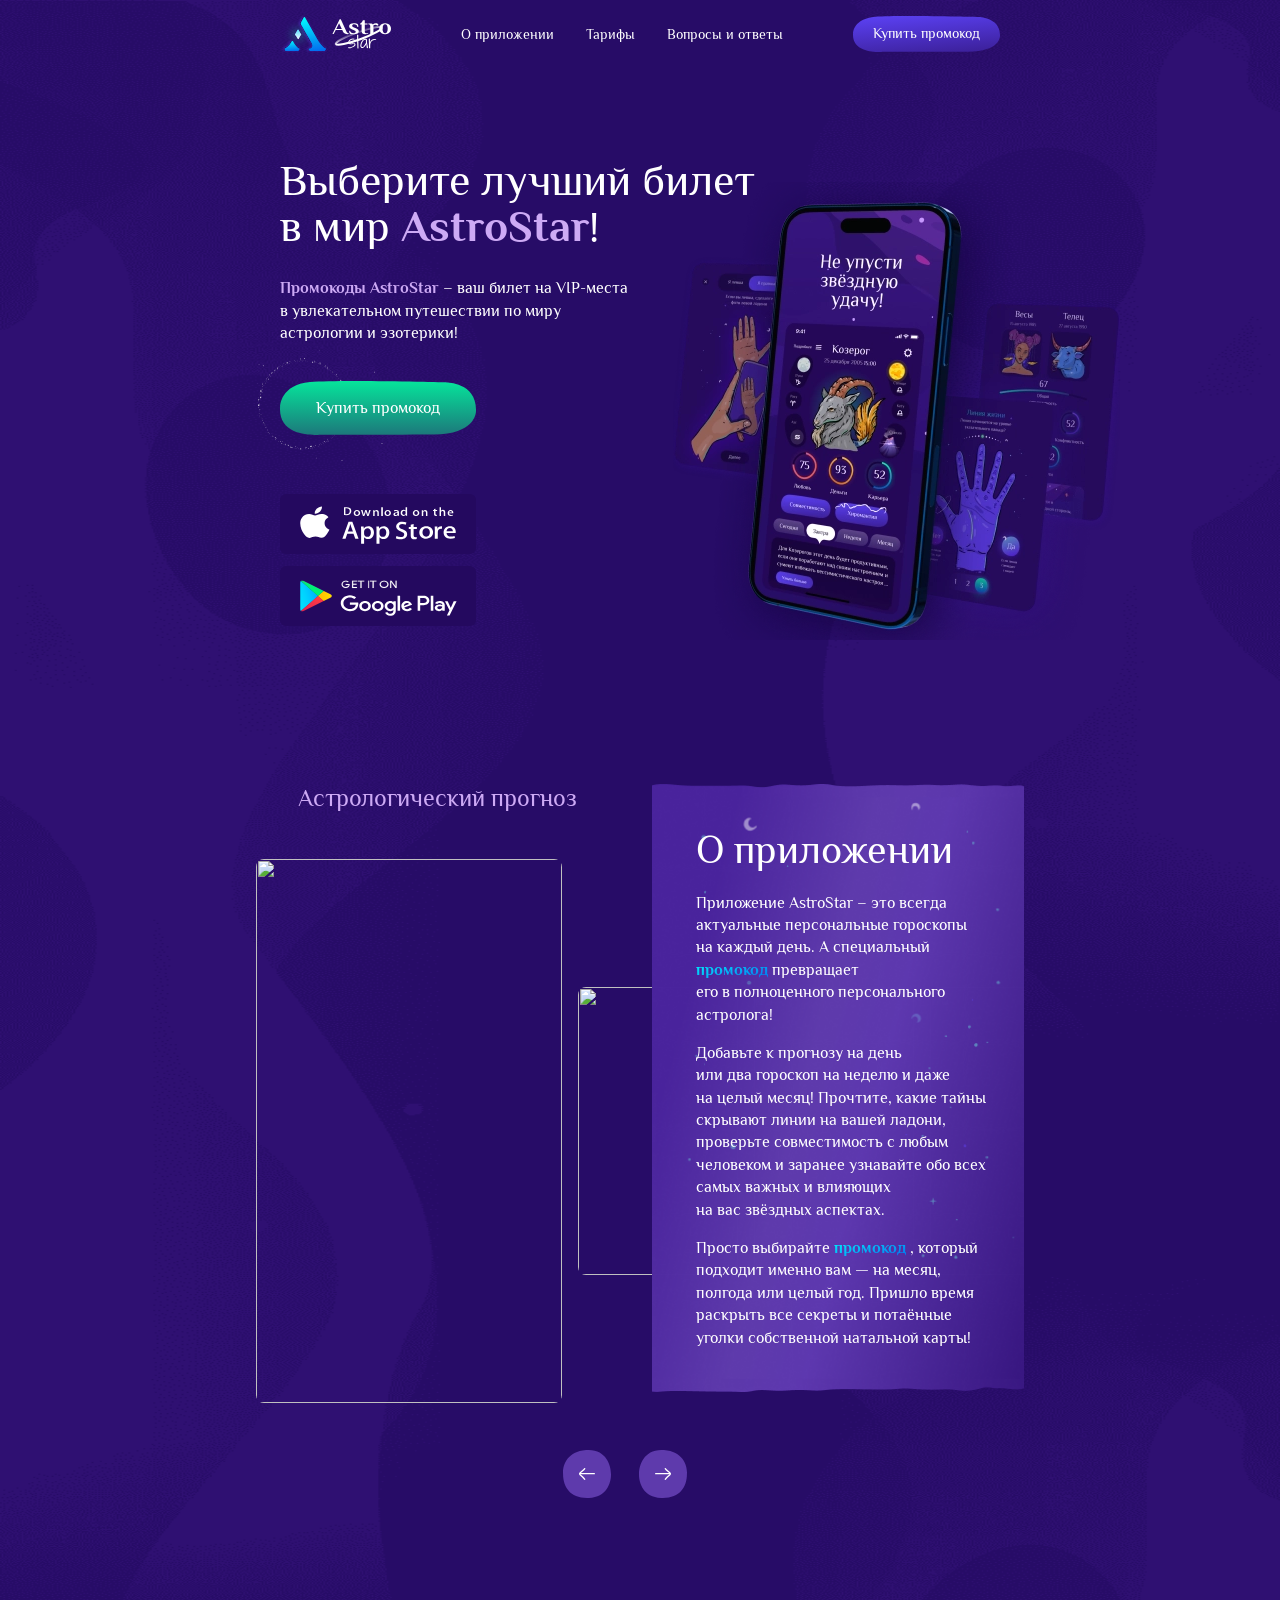
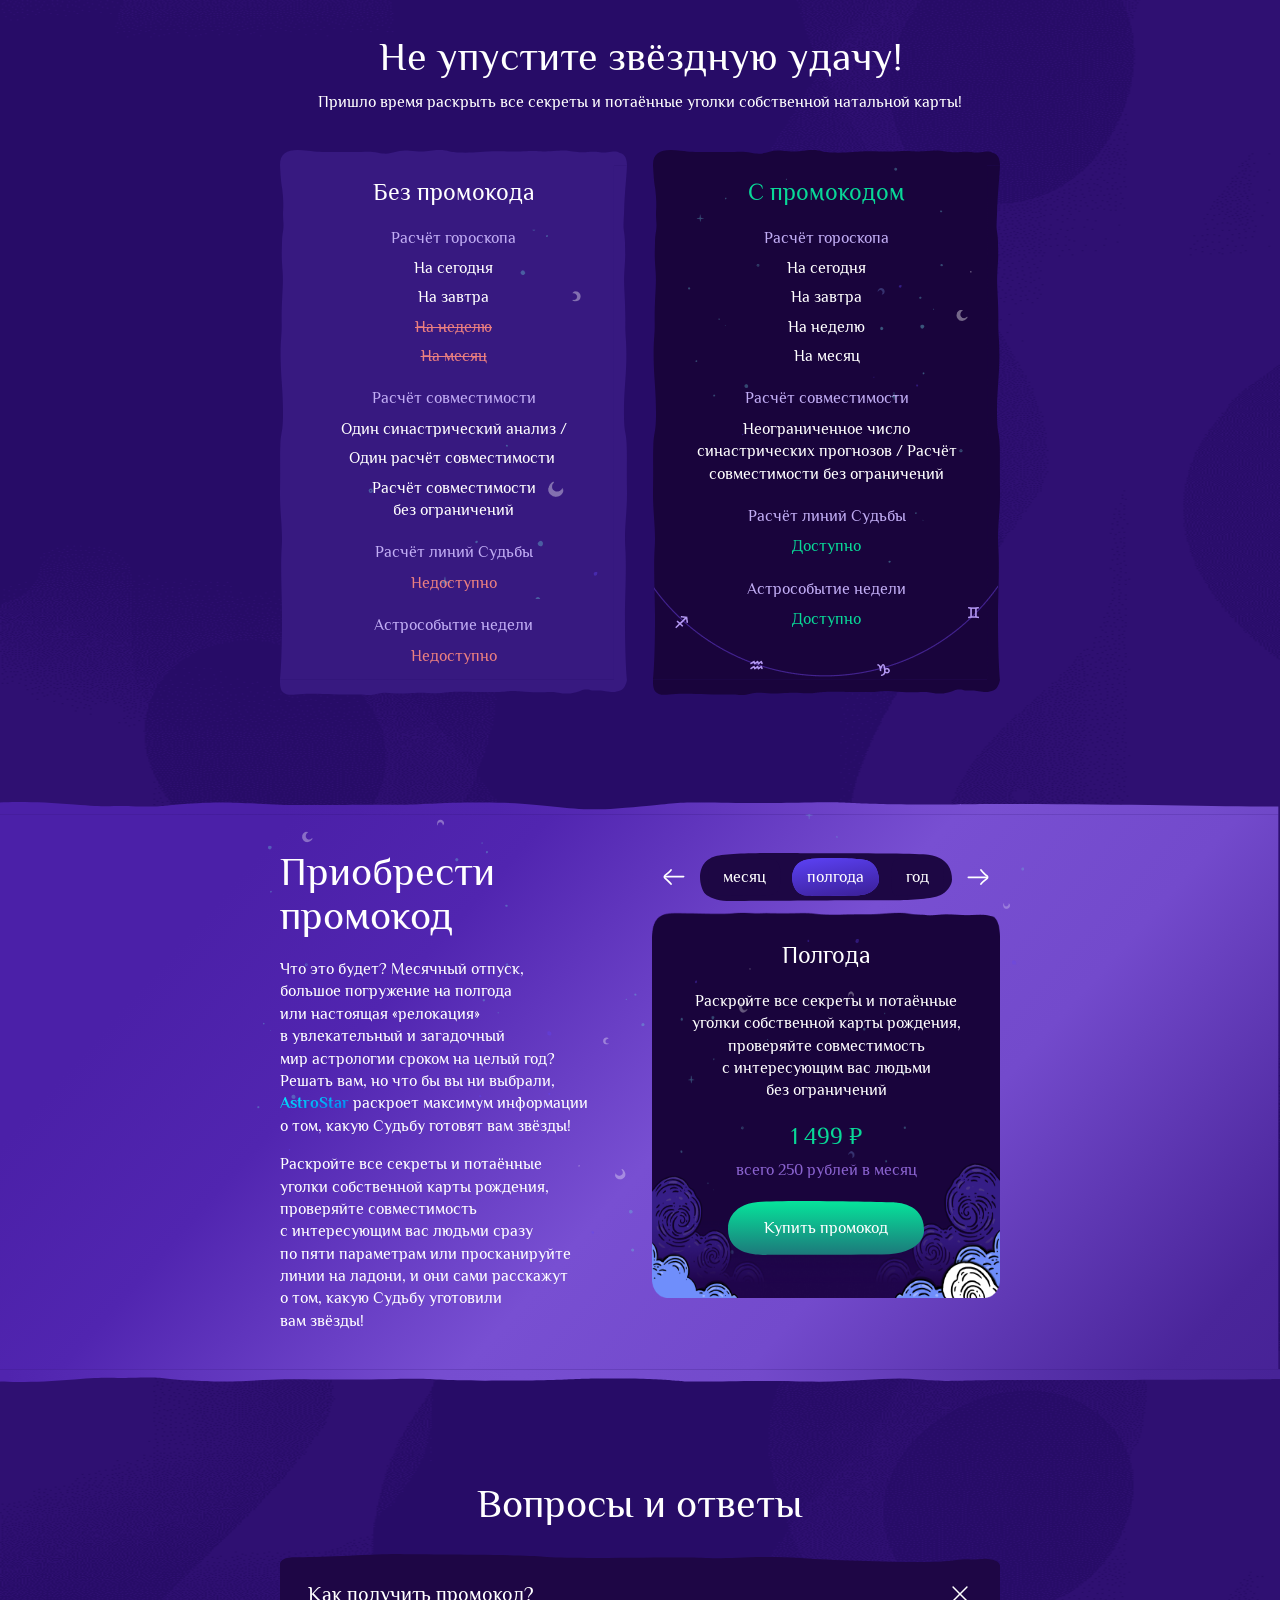
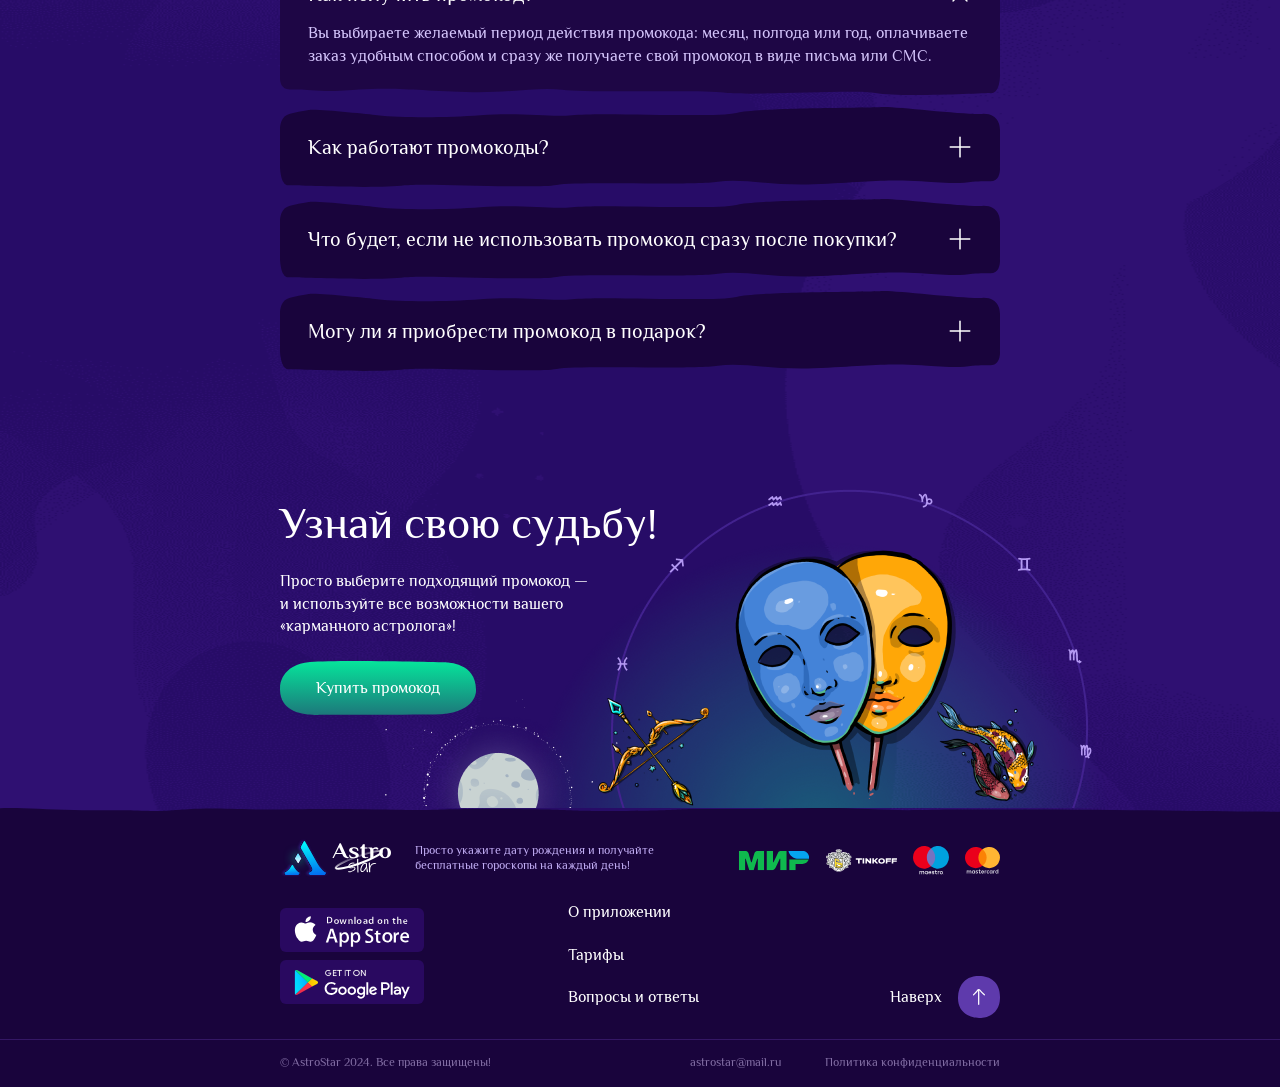
==== commit b484a4e9: "index page progress" ====
--- a/prod/index.html
+++ b/prod/index.html
@@ -34,7 +34,7 @@
   <meta property="og:title" content="Astrohelper" />
 </head>
 
-<body>
+<body id="body">
   <header class="header" data-element="header">
     <div class="header__cont cont">
       <div class="header__area">
@@ -44,13 +44,13 @@
         <nav class="header__menu">
           <ul class="header__list">
             <li class="header__item">
-              <a class="header__link link-white" href="#">О приложении</a>
+              <a class="header__link link-white" href="#about" data-role="scroll-to-anchor">О приложении</a>
             </li>
             <li class="header__item">
-              <a class="header__link link-white" href="#">Тарифы</a>
+              <a class="header__link link-white" href="#rates" data-role="scroll-to-anchor">Тарифы</a>
             </li>
             <li class="header__item">
-              <a class="header__link link-white" href="#">Вопросы и ответы</a>
+              <a class="header__link link-white" href="#faq" data-role="scroll-to-anchor">Вопросы и ответы</a>
             </li>
           </ul>
         </nav>
@@ -59,39 +59,14 @@
       </div>
     </div>
   </header>
-  <div class="cap-bg">
-    <picture class="cap-bg__left">
-      <source srcset="statics/img/cap-bg/cap-bg-left_197.png" media="(max-width: 768px)">
-      <source srcset="statics/img/cap-bg/cap-bg-left_411.png" media="(max-width: 1439px)">
-      <img class="cap-bg__left-image" src="statics/img/cap-bg/cap-bg-left.png" alt="">
-    </picture>
-    <picture class="cap-bg__right">
-      <source srcset="statics/img/cap-bg/cap-bg-right_133.png" media="(max-width: 768px)">
-      <source srcset="statics/img/cap-bg/cap-bg-right_321.png" media="(max-width: 1439px)">
-      <img class="cap-bg__right-image" src="statics/img/cap-bg/cap-bg-right.png" alt="">
-    </picture>
-    <div class="cap-bg__cont cont">
-      <picture class="cap-bg__stars">
-        <source srcset="statics/img/cap-bg/cap-bg-stars_320.png" media="(max-width: 1439px)">
-        <img class="cap-bg__stars-image" src="statics/img/cap-bg/cap-bg-stars.png" alt="">
-      </picture>
-    </div>
-  </div>
-  <div class="cap-bg__solar-wrap">
-    <div class="cap-bg__solar-cont cont">
-      <picture class="cap-bg__solar">
-        <source srcset="statics/img/cap-bg/cap-bg-solar_837.png" media="(max-width: 1439px)">
-        <img class="cap-bg__solar-image" src="statics/img/cap-bg/cap-bg-solar.png" alt="">
-      </picture>
-    </div>
-  </div>
+  <!--include cap-bg-->
   <main class="wrapper">
     <section class="cap">
       <div class="cap__cont cont">
         <div class="cap__area">
-          <h1 class="cap__title title">Выберите лучший билет в мир <span class="purple">TestProject</span>!</h1>
+          <h1 class="cap__title h1">Выберите лучший билет в мир <span class="purple">AstroStar</span>!</h1>
           <div class="cap__text">
-            <span class="purple">Промокоды TestProject</span>
+            <span class="purple">Промокоды AstroStar</span>
             – ваш билет на VIP-места в увлекательном путешествии по миру астрологии и эзотерики!
           </div>
           <div class="cap__button-box">
@@ -109,10 +84,10 @@
             <img class="cap__image" src="statics/img/cap/cap-1_657.png" alt="">
           </picture>
           <div class="cap__apps">
-            <a class="cap__app" href="#">
+            <a class="cap__app" href="#" target="_blank">
               <img class="cap__app-icon" src="statics/img/ic_app_store.svg" alt="">
             </a>
-            <a class="cap__app" href="#">
+            <a class="cap__app" href="#" target="_blank">
               <img class="cap__app-icon" src="statics/img/ic_google_app.svg" alt="">
             </a>
           </div>
@@ -154,7 +129,7 @@
             </div>
           </div>
           <div class="about__right">
-            <div class="about__box">
+            <div class="about__box" id="about">
               <h2 class="about__headline h2">О приложении</h2>
               <p class="about__text text">
                 Приложение AstroStar – это всегда актуальные персональные гороскопы на каждый день.
@@ -178,7 +153,7 @@
         </div>
       </div>
     </section>
-    <section class="rates">
+    <section class="rates" id="rates">
       <div class="rates__cont cont">
         <h2 class="rates__title h2">Не упустите звёздную удачу!</h2>
         <div class="rates__subtitle text">Пришло время раскрыть все секреты и потаённые уголки собственной натальной карты!</div>
@@ -251,15 +226,27 @@
             </p>
           </div>
           <div class="promo__area">
-            <div class="promo__slider">
-              <button class="promo__nav promo__nav_left"></button>
-              <div class="promo__tabs">
-                <button class="promo__tab text">месяц</button>
-                <button class="promo__tab promo__tab_active text">полгода</button>
-                <button class="promo__tab text">год</button>
+            <div class="promo__slider" data-element="promo-slider">
+              <div class="promo__line">
+                <button class="promo__nav promo__nav_left"></button>
+                <div class="promo__tabs">
+                  <button class="promo__tab text" data-element="promo-tab" data-id="0">месяц</button>
+                  <button class="promo__tab promo__tab_active text" data-element="promo-tab" data-id="1">полгода</button>
+                  <button class="promo__tab text" data-element="promo-tab" data-id="2">год</button>
+                </div>
+                <button class="promo__nav promo__nav_right"></button>
               </div>
-              <button class="promo__nav promo__nav_right"></button>
               <div class="promo__wrapper swiper-wrapper">
+                <div class="promo__slide swiper-slide">
+                  <div class="promo__headline h3">Месяц</div>
+                  <div class="promo__descr text">
+                    Раскройте все секреты и потаённые уголки собственной карты рождения, проверяйте совместимость
+                    с интересующим вас людьми без ограничений
+                  </div>
+                  <div class="promo__price h3">500 ₽</div>
+                  <div class="promo__note text">всего 250 рублей в месяц</div>
+                  <button class="promo__button btn btn_green">Купить промокод</button>
+                </div>
                 <div class="promo__slide swiper-slide">
                   <div class="promo__headline h3">Полгода</div>
                   <div class="promo__descr text">
@@ -270,13 +257,117 @@
                   <div class="promo__note text">всего 250 рублей в месяц</div>
                   <button class="promo__button btn btn_green">Купить промокод</button>
                 </div>
+                <div class="promo__slide swiper-slide">
+                  <div class="promo__headline h3">Год</div>
+                  <div class="promo__descr text">
+                    Раскройте все секреты и потаённые уголки собственной карты рождения, проверяйте совместимость
+                    с интересующим вас людьми без ограничений
+                  </div>
+                  <div class="promo__price h3">5 000 ₽</div>
+                  <div class="promo__note text">всего 250 рублей в месяц</div>
+                  <button class="promo__button btn btn_green">Купить промокод</button>
+                </div>
               </div>
             </div>
           </div>
         </div>
       </div>
     </section>
+    <section class="faq" id="faq">
+      <div class="faq__cont cont">
+        <div class="faq__wrap">
+          <h2 class="faq__title h2">Вопросы и ответы</h2>
+          <div class="faq__box faq__box_active">
+            <div class="faq__top h4" data-element="faq-top">Как получить промокод?</div>
+            <div class="faq__content text">
+              Вы выбираете желаемый период действия промокода: месяц, полгода или год, оплачиваете заказ удобным
+              способом и сразу же получаете свой промокод в виде письма или СМС.
+            </div>
+          </div>
+          <div class="faq__box">
+            <div class="faq__top h4" data-element="faq-top">Как работают промокоды?</div>
+            <div class="faq__content text">
+              Вы выбираете желаемый период действия промокода: месяц, полгода или год, оплачиваете заказ удобным
+              способом и сразу же получаете свой промокод в виде письма или СМС.
+            </div>
+          </div>
+          <div class="faq__box">
+            <div class="faq__top h4" data-element="faq-top">Что будет, если не использовать промокод сразу после покупки?</div>
+            <div class="faq__content text">
+              Вы выбираете желаемый период действия промокода: месяц, полгода или год, оплачиваете заказ удобным
+              способом и сразу же получаете свой промокод в виде письма или СМС.
+            </div>
+          </div>
+          <div class="faq__box">
+            <div class="faq__top h4" data-element="faq-top">Могу ли я приобрести промокод в подарок?</div>
+            <div class="faq__content text">
+              Вы выбираете желаемый период действия промокода: месяц, полгода или год, оплачиваете заказ удобным
+              способом и сразу же получаете свой промокод в виде письма или СМС.
+            </div>
+          </div>
+        </div>
+      </div>
+    </section>
+    <section class="order">
+      <div class="order__cont cont">
+        <div class="order__area">
+          <h2 class="order__title h1">Узнай свою судьбу!</h2>
+          <p class="order__text text">Просто выберите подходящий промокод — и используйте все возможности вашего «карманного астролога»!</p>
+          <a class="order__button btn btn_green" href="#">Купить промокод</a>
+        </div>
+      </div>
+    </section>
   </main>
+  <footer class="footer">
+    <div class="footer__cont cont">
+      <div class="footer__top">
+        <div class="footer__area">
+          <div class="footer__logo-box">
+            <div class="footer__logo">
+              <img class="footer__logo-image" src="statics/img/logo.svg" alt="">
+            </div>
+            <div class="footer__logo-span text-small">Просто укажите дату рождения и получайте бесплатные гороскопы на каждый день!</div>
+          </div>
+          <div class="footer__apps">
+            <a class="footer__app" href="#" target="_blank">
+              <img class="footer__app-icon" src="statics/img/ic_app_store.svg" alt="">
+            </a>
+            <a class="footer__app" href="#" target="_blank">
+              <img class="footer__app-icon" src="statics/img/ic_google_app.svg" alt="">
+            </a>
+          </div>
+        </div>
+        <nav class="footer__menu">
+          <ul class="footer__list">
+            <li class="footer__item">
+              <a class="footer__link link-white text" href="#about" data-role="scroll-to-anchor">О приложении</a>
+            </li>
+            <li class="footer__item">
+              <a class="footer__link link-white text" href="#rates" data-role="scroll-to-anchor">Тарифы</a>
+            </li>
+            <li class="footer__item">
+              <a class="footer__link link-white text" href="#faq" data-role="scroll-to-anchor">Вопросы и ответы</a>
+            </li>
+          </ul>
+        </nav>
+        <div class="footer__pay">
+          <img class="footer__pay-icon" src="statics/img/ic_pay_1.svg" alt="">
+          <img class="footer__pay-icon" src="statics/img/ic_pay_2.svg" alt="">
+          <img class="footer__pay-icon" src="statics/img/ic_pay_3.svg" alt="">
+          <img class="footer__pay-icon" src="statics/img/ic_pay_4.svg" alt="">
+        </div>
+        <a class="footer__btn" href="#body" data-role="scroll-to-anchor">
+          <div class="footer__btn-text text">Наверх</div>
+          <div class="footer__btn-icon"></div>
+        </a>
+      </div>
+      <div class="footer__bottom">
+        <div class="footer__copyright text-small">© AstroStar 2024. Все права защищены!</div>
+        <a class="footer__email text-small link-purple" href="mailto:astrostar@mail.ru">astrostar@mail.ru</a>
+        <a class="footer__policy text-small link-purple" href="/policy.html" target="_blank">Политика конфиденциальности</a>
+      </div>
+    </div>
+  </footer>
   <script src="statics/js/libs.js"></script>
   <script src="statics/js/app.js" async></script>
 </body>
--- a/prod/statics/css/main.css
+++ b/prod/statics/css/main.css
@@ -1 +1 @@
-@font-face{font-family:swiper-icons;src:url('data:application/font-woff;charset=utf-8;base64, [base64]//wADZ2x5ZgAAAywAAADMAAAD2MHtryVoZWFkAAABbAAAADAAAAA2E2+eoWhoZWEAAAGcAAAAHwAAACQC9gDzaG10eAAAAigAAAAZAAAArgJkABFsb2NhAAAC0AAAAFoAAABaFQAUGG1heHAAAAG8AAAAHwAAACAAcABAbmFtZQAAA/gAAAE5AAACXvFdBwlwb3N0AAAFNAAAAGIAAACE5s74hXjaY2BkYGAAYpf5Hu/j+W2+MnAzMYDAzaX6QjD6/4//Bxj5GA8AuRwMYGkAPywL13jaY2BkYGA88P8Agx4j+/8fQDYfA1AEBWgDAIB2BOoAeNpjYGRgYNBh4GdgYgABEMnIABJzYNADCQAACWgAsQB42mNgYfzCOIGBlYGB0YcxjYGBwR1Kf2WQZGhhYGBiYGVmgAFGBiQQkOaawtDAoMBQxXjg/wEGPcYDDA4wNUA2CCgwsAAAO4EL6gAAeNpj2M0gyAACqxgGNWBkZ2D4/wMA+xkDdgAAAHjaY2BgYGaAYBkGRgYQiAHyGMF8FgYHIM3DwMHABGQrMOgyWDLEM1T9/w8UBfEMgLzE////P/5//f/V/xv+r4eaAAeMbAxwIUYmIMHEgKYAYjUcsDAwsLKxc3BycfPw8jEQA/[base64]/uznmfPFBNODM2K7MTQ45YEAZqGP81AmGGcF3iPqOop0r1SPTaTbVkfUe4HXj97wYE+yNwWYxwWu4v1ugWHgo3S1XdZEVqWM7ET0cfnLGxWfkgR42o2PvWrDMBSFj/IHLaF0zKjRgdiVMwScNRAoWUoH78Y2icB/yIY09An6AH2Bdu/UB+yxopYshQiEvnvu0dURgDt8QeC8PDw7Fpji3fEA4z/PEJ6YOB5hKh4dj3EvXhxPqH/SKUY3rJ7srZ4FZnh1PMAtPhwP6fl2PMJMPDgeQ4rY8YT6Gzao0eAEA409DuggmTnFnOcSCiEiLMgxCiTI6Cq5DZUd3Qmp10vO0LaLTd2cjN4fOumlc7lUYbSQcZFkutRG7g6JKZKy0RmdLY680CDnEJ+UMkpFFe1RN7nxdVpXrC4aTtnaurOnYercZg2YVmLN/d/gczfEimrE/fs/bOuq29Zmn8tloORaXgZgGa78yO9/cnXm2BpaGvq25Dv9S4E9+5SIc9PqupJKhYFSSl47+Qcr1mYNAAAAeNptw0cKwkAAAMDZJA8Q7OUJvkLsPfZ6zFVERPy8qHh2YER+3i/BP83vIBLLySsoKimrqKqpa2hp6+jq6RsYGhmbmJqZSy0sraxtbO3sHRydnEMU4uR6yx7JJXveP7WrDycAAAAAAAH//wACeNpjYGRgYOABYhkgZgJCZgZNBkYGLQZtIJsFLMYAAAw3ALgAeNolizEKgDAQBCchRbC2sFER0YD6qVQiBCv/H9ezGI6Z5XBAw8CBK/m5iQQVauVbXLnOrMZv2oLdKFa8Pjuru2hJzGabmOSLzNMzvutpB3N42mNgZGBg4GKQYzBhYMxJLMlj4GBgAYow/P/PAJJhLM6sSoWKfWCAAwDAjgbRAAB42mNgYGBkAIIbCZo5IPrmUn0hGA0AO8EFTQAA');font-weight:400;font-style:normal}:root{--swiper-theme-color:#007aff;--swiper-navigation-size:44px}.swiper{margin-left:auto;margin-right:auto;position:relative;overflow:hidden;list-style:none;padding:0;z-index:1}.swiper-vertical>.swiper-wrapper{flex-direction:column}.swiper-wrapper{position:relative;width:100%;height:100%;z-index:1;display:flex;transition-property:transform;box-sizing:content-box}.swiper-android .swiper-slide,.swiper-wrapper{transform:translate3d(0,0,0)}.swiper-pointer-events{touch-action:pan-y}.swiper-pointer-events.swiper-vertical{touch-action:pan-x}.swiper-slide{flex-shrink:0;width:100%;height:100%;position:relative;transition-property:transform}.swiper-slide-invisible-blank{visibility:hidden}.swiper-autoheight,.swiper-autoheight .swiper-slide{height:auto}.swiper-autoheight .swiper-wrapper{align-items:flex-start;transition-property:transform,height}.swiper-backface-hidden .swiper-slide{transform:translateZ(0);-webkit-backface-visibility:hidden;backface-visibility:hidden}.swiper-3d,.swiper-3d.swiper-css-mode .swiper-wrapper{perspective:1200px}.swiper-3d .swiper-cube-shadow,.swiper-3d .swiper-slide,.swiper-3d .swiper-slide-shadow,.swiper-3d .swiper-slide-shadow-bottom,.swiper-3d .swiper-slide-shadow-left,.swiper-3d .swiper-slide-shadow-right,.swiper-3d .swiper-slide-shadow-top,.swiper-3d .swiper-wrapper{transform-style:preserve-3d}.swiper-3d .swiper-slide-shadow,.swiper-3d .swiper-slide-shadow-bottom,.swiper-3d .swiper-slide-shadow-left,.swiper-3d .swiper-slide-shadow-right,.swiper-3d .swiper-slide-shadow-top{position:absolute;left:0;top:0;width:100%;height:100%;pointer-events:none;z-index:10}.swiper-3d .swiper-slide-shadow{background:rgba(0,0,0,.15)}.swiper-3d .swiper-slide-shadow-left{background-image:linear-gradient(to left,rgba(0,0,0,.5),rgba(0,0,0,0))}.swiper-3d .swiper-slide-shadow-right{background-image:linear-gradient(to right,rgba(0,0,0,.5),rgba(0,0,0,0))}.swiper-3d .swiper-slide-shadow-top{background-image:linear-gradient(to top,rgba(0,0,0,.5),rgba(0,0,0,0))}.swiper-3d .swiper-slide-shadow-bottom{background-image:linear-gradient(to bottom,rgba(0,0,0,.5),rgba(0,0,0,0))}.swiper-css-mode>.swiper-wrapper{overflow:auto;scrollbar-width:none;-ms-overflow-style:none}.swiper-css-mode>.swiper-wrapper::-webkit-scrollbar{display:none}.swiper-css-mode>.swiper-wrapper>.swiper-slide{scroll-snap-align:start start}.swiper-horizontal.swiper-css-mode>.swiper-wrapper{scroll-snap-type:x mandatory}.swiper-vertical.swiper-css-mode>.swiper-wrapper{scroll-snap-type:y mandatory}.swiper-centered>.swiper-wrapper::before{content:'';flex-shrink:0;order:9999}.swiper-centered.swiper-horizontal>.swiper-wrapper>.swiper-slide:first-child{margin-inline-start:var(--swiper-centered-offset-before)}.swiper-centered.swiper-horizontal>.swiper-wrapper::before{height:100%;min-height:1px;width:var(--swiper-centered-offset-after)}.swiper-centered.swiper-vertical>.swiper-wrapper>.swiper-slide:first-child{margin-block-start:var(--swiper-centered-offset-before)}.swiper-centered.swiper-vertical>.swiper-wrapper::before{width:100%;min-width:1px;height:var(--swiper-centered-offset-after)}.swiper-centered>.swiper-wrapper>.swiper-slide{scroll-snap-align:center center;scroll-snap-stop:always}.swiper-virtual .swiper-slide{-webkit-backface-visibility:hidden;transform:translateZ(0)}.swiper-virtual.swiper-css-mode .swiper-wrapper::after{content:'';position:absolute;left:0;top:0;pointer-events:none}.swiper-virtual.swiper-css-mode.swiper-horizontal .swiper-wrapper::after{height:1px;width:var(--swiper-virtual-size)}.swiper-virtual.swiper-css-mode.swiper-vertical .swiper-wrapper::after{width:1px;height:var(--swiper-virtual-size)}.swiper-button-next,.swiper-button-prev{position:absolute;top:50%;width:calc(var(--swiper-navigation-size)/ 44 * 27);height:var(--swiper-navigation-size);margin-top:calc(0px - (var(--swiper-navigation-size)/ 2));z-index:10;cursor:pointer;display:flex;align-items:center;justify-content:center;color:var(--swiper-navigation-color,var(--swiper-theme-color))}.swiper-button-next.swiper-button-disabled,.swiper-button-prev.swiper-button-disabled{opacity:.35;cursor:auto;pointer-events:none}.swiper-button-next.swiper-button-hidden,.swiper-button-prev.swiper-button-hidden{opacity:0;cursor:auto;pointer-events:none}.swiper-navigation-disabled .swiper-button-next,.swiper-navigation-disabled .swiper-button-prev{display:none!important}.swiper-button-next:after,.swiper-button-prev:after{font-family:swiper-icons;font-size:var(--swiper-navigation-size);text-transform:none!important;letter-spacing:0;font-variant:initial;line-height:1}.swiper-button-prev,.swiper-rtl .swiper-button-next{left:10px;right:auto}.swiper-button-prev:after,.swiper-rtl .swiper-button-next:after{content:'prev'}.swiper-button-next,.swiper-rtl .swiper-button-prev{right:10px;left:auto}.swiper-button-next:after,.swiper-rtl .swiper-button-prev:after{content:'next'}.swiper-button-lock{display:none}.swiper-pagination{position:absolute;text-align:center;transition:opacity .3s;transform:translate3d(0,0,0);z-index:10}.swiper-pagination.swiper-pagination-hidden{opacity:0}.swiper-pagination-disabled>.swiper-pagination,.swiper-pagination.swiper-pagination-disabled{display:none!important}.swiper-horizontal>.swiper-pagination-bullets,.swiper-pagination-bullets.swiper-pagination-horizontal,.swiper-pagination-custom,.swiper-pagination-fraction{bottom:10px;left:0;width:100%}.swiper-pagination-bullets-dynamic{overflow:hidden;font-size:0}.swiper-pagination-bullets-dynamic .swiper-pagination-bullet{transform:scale(.33);position:relative}.swiper-pagination-bullets-dynamic .swiper-pagination-bullet-active,.swiper-pagination-bullets-dynamic .swiper-pagination-bullet-active-main{transform:scale(1)}.swiper-pagination-bullets-dynamic .swiper-pagination-bullet-active-prev{transform:scale(.66)}.swiper-pagination-bullets-dynamic .swiper-pagination-bullet-active-prev-prev{transform:scale(.33)}.swiper-pagination-bullets-dynamic .swiper-pagination-bullet-active-next{transform:scale(.66)}.swiper-pagination-bullets-dynamic .swiper-pagination-bullet-active-next-next{transform:scale(.33)}.swiper-pagination-bullet{width:var(--swiper-pagination-bullet-width,var(--swiper-pagination-bullet-size,8px));height:var(--swiper-pagination-bullet-height,var(--swiper-pagination-bullet-size,8px));display:inline-block;border-radius:50%;background:var(--swiper-pagination-bullet-inactive-color,#000);opacity:var(--swiper-pagination-bullet-inactive-opacity,.2)}button.swiper-pagination-bullet{border:none;margin:0;padding:0;box-shadow:none;-webkit-appearance:none;appearance:none}.swiper-pagination-clickable .swiper-pagination-bullet{cursor:pointer}.swiper-pagination-bullet:only-child{display:none!important}.swiper-pagination-bullet-active{opacity:var(--swiper-pagination-bullet-opacity,1);background:var(--swiper-pagination-color,var(--swiper-theme-color))}.swiper-pagination-vertical.swiper-pagination-bullets,.swiper-vertical>.swiper-pagination-bullets{right:10px;top:50%;transform:translate3d(0,-50%,0)}.swiper-pagination-vertical.swiper-pagination-bullets .swiper-pagination-bullet,.swiper-vertical>.swiper-pagination-bullets .swiper-pagination-bullet{margin:var(--swiper-pagination-bullet-vertical-gap,6px) 0;display:block}.swiper-pagination-vertical.swiper-pagination-bullets.swiper-pagination-bullets-dynamic,.swiper-vertical>.swiper-pagination-bullets.swiper-pagination-bullets-dynamic{top:50%;transform:translateY(-50%);width:8px}.swiper-pagination-vertical.swiper-pagination-bullets.swiper-pagination-bullets-dynamic .swiper-pagination-bullet,.swiper-vertical>.swiper-pagination-bullets.swiper-pagination-bullets-dynamic .swiper-pagination-bullet{display:inline-block;transition:transform .2s,top .2s}.swiper-horizontal>.swiper-pagination-bullets .swiper-pagination-bullet,.swiper-pagination-horizontal.swiper-pagination-bullets .swiper-pagination-bullet{margin:0 var(--swiper-pagination-bullet-horizontal-gap,4px)}.swiper-horizontal>.swiper-pagination-bullets.swiper-pagination-bullets-dynamic,.swiper-pagination-horizontal.swiper-pagination-bullets.swiper-pagination-bullets-dynamic{left:50%;transform:translateX(-50%);white-space:nowrap}.swiper-horizontal>.swiper-pagination-bullets.swiper-pagination-bullets-dynamic .swiper-pagination-bullet,.swiper-pagination-horizontal.swiper-pagination-bullets.swiper-pagination-bullets-dynamic .swiper-pagination-bullet{transition:transform .2s,left .2s}.swiper-horizontal.swiper-rtl>.swiper-pagination-bullets-dynamic .swiper-pagination-bullet{transition:transform .2s,right .2s}.swiper-pagination-progressbar{background:rgba(0,0,0,.25);position:absolute}.swiper-pagination-progressbar .swiper-pagination-progressbar-fill{background:var(--swiper-pagination-color,var(--swiper-theme-color));position:absolute;left:0;top:0;width:100%;height:100%;transform:scale(0);transform-origin:left top}.swiper-rtl .swiper-pagination-progressbar .swiper-pagination-progressbar-fill{transform-origin:right top}.swiper-horizontal>.swiper-pagination-progressbar,.swiper-pagination-progressbar.swiper-pagination-horizontal,.swiper-pagination-progressbar.swiper-pagination-vertical.swiper-pagination-progressbar-opposite,.swiper-vertical>.swiper-pagination-progressbar.swiper-pagination-progressbar-opposite{width:100%;height:4px;left:0;top:0}.swiper-horizontal>.swiper-pagination-progressbar.swiper-pagination-progressbar-opposite,.swiper-pagination-progressbar.swiper-pagination-horizontal.swiper-pagination-progressbar-opposite,.swiper-pagination-progressbar.swiper-pagination-vertical,.swiper-vertical>.swiper-pagination-progressbar{width:4px;height:100%;left:0;top:0}.swiper-pagination-lock{display:none}.swiper-scrollbar{border-radius:10px;position:relative;-ms-touch-action:none;background:rgba(0,0,0,.1)}.swiper-scrollbar-disabled>.swiper-scrollbar,.swiper-scrollbar.swiper-scrollbar-disabled{display:none!important}.swiper-horizontal>.swiper-scrollbar,.swiper-scrollbar.swiper-scrollbar-horizontal{position:absolute;left:1%;bottom:3px;z-index:50;height:5px;width:98%}.swiper-scrollbar.swiper-scrollbar-vertical,.swiper-vertical>.swiper-scrollbar{position:absolute;right:3px;top:1%;z-index:50;width:5px;height:98%}.swiper-scrollbar-drag{height:100%;width:100%;position:relative;background:rgba(0,0,0,.5);border-radius:10px;left:0;top:0}.swiper-scrollbar-cursor-drag{cursor:move}.swiper-scrollbar-lock{display:none}.swiper-zoom-container{width:100%;height:100%;display:flex;justify-content:center;align-items:center;text-align:center}.swiper-zoom-container>canvas,.swiper-zoom-container>img,.swiper-zoom-container>svg{max-width:100%;max-height:100%;object-fit:contain}.swiper-slide-zoomed{cursor:move}.swiper-lazy-preloader{width:42px;height:42px;position:absolute;left:50%;top:50%;margin-left:-21px;margin-top:-21px;z-index:10;transform-origin:50%;box-sizing:border-box;border:4px solid var(--swiper-preloader-color,var(--swiper-theme-color));border-radius:50%;border-top-color:transparent}.swiper-watch-progress .swiper-slide-visible .swiper-lazy-preloader,.swiper:not(.swiper-watch-progress) .swiper-lazy-preloader{animation:1s linear infinite swiper-preloader-spin}.swiper-lazy-preloader-white{--swiper-preloader-color:#fff}.swiper-lazy-preloader-black{--swiper-preloader-color:#000}@keyframes swiper-preloader-spin{0%{transform:rotate(0)}100%{transform:rotate(360deg)}}.swiper .swiper-notification{position:absolute;left:0;top:0;pointer-events:none;opacity:0;z-index:-1000}.swiper-free-mode>.swiper-wrapper{transition-timing-function:ease-out;margin:0 auto}.swiper-grid>.swiper-wrapper{flex-wrap:wrap}.swiper-grid-column>.swiper-wrapper{flex-wrap:wrap;flex-direction:column}.swiper-fade.swiper-free-mode .swiper-slide{transition-timing-function:ease-out}.swiper-fade .swiper-slide{pointer-events:none;transition-property:opacity}.swiper-fade .swiper-slide .swiper-slide{pointer-events:none}.swiper-fade .swiper-slide-active,.swiper-fade .swiper-slide-active .swiper-slide-active{pointer-events:auto}.swiper-cube{overflow:visible}.swiper-cube .swiper-slide{pointer-events:none;-webkit-backface-visibility:hidden;backface-visibility:hidden;z-index:1;visibility:hidden;transform-origin:0 0;width:100%;height:100%}.swiper-cube .swiper-slide .swiper-slide{pointer-events:none}.swiper-cube.swiper-rtl .swiper-slide{transform-origin:100% 0}.swiper-cube .swiper-slide-active,.swiper-cube .swiper-slide-active .swiper-slide-active{pointer-events:auto}.swiper-cube .swiper-slide-active,.swiper-cube .swiper-slide-next,.swiper-cube .swiper-slide-next+.swiper-slide,.swiper-cube .swiper-slide-prev{pointer-events:auto;visibility:visible}.swiper-cube .swiper-slide-shadow-bottom,.swiper-cube .swiper-slide-shadow-left,.swiper-cube .swiper-slide-shadow-right,.swiper-cube .swiper-slide-shadow-top{z-index:0;-webkit-backface-visibility:hidden;backface-visibility:hidden}.swiper-cube .swiper-cube-shadow{position:absolute;left:0;bottom:0;width:100%;height:100%;opacity:.6;z-index:0}.swiper-cube .swiper-cube-shadow:before{content:'';background:#000;position:absolute;left:0;top:0;bottom:0;right:0;filter:blur(50px)}.swiper-flip{overflow:visible}.swiper-flip .swiper-slide{pointer-events:none;-webkit-backface-visibility:hidden;backface-visibility:hidden;z-index:1}.swiper-flip .swiper-slide .swiper-slide{pointer-events:none}.swiper-flip .swiper-slide-active,.swiper-flip .swiper-slide-active .swiper-slide-active{pointer-events:auto}.swiper-flip .swiper-slide-shadow-bottom,.swiper-flip .swiper-slide-shadow-left,.swiper-flip .swiper-slide-shadow-right,.swiper-flip .swiper-slide-shadow-top{z-index:0;-webkit-backface-visibility:hidden;backface-visibility:hidden}.swiper-creative .swiper-slide{-webkit-backface-visibility:hidden;backface-visibility:hidden;overflow:hidden;transition-property:transform,opacity,height}.swiper-cards{overflow:visible}.swiper-cards .swiper-slide{transform-origin:center bottom;-webkit-backface-visibility:hidden;backface-visibility:hidden;overflow:hidden}@font-face{font-family:Philosopher;src:url(../fonts/Philosopher-Regular.woff2) format("woff2"),url(../fonts/Philosopher-Regular.woff) format("woff");font-weight:400;font-style:normal;font-display:block}@font-face{font-family:Philosopher;src:url(../fonts/Philosopher-Bold.woff2) format("woff2"),url(../fonts/Philosopher-Bold.woff) format("woff");font-weight:700;font-style:normal;font-display:block}*{margin:0;outline:0;box-sizing:border-box;padding:0;font-family:Philosopher,sans-serif}html{scroll-behavior:smooth}body{position:relative;display:flex;flex-direction:column;min-width:320px;min-height:100vh;overflow-y:scroll;color:#fff;overscroll-behavior-y:contain;background-color:#260c65}picture{display:block}img{display:block;width:100%;height:auto}li{list-style-type:none}a{color:inherit;cursor:pointer}button{-webkit-user-select:none;-moz-user-select:none;user-select:none;cursor:pointer;background-color:transparent;border:none}.wrapper{position:relative;z-index:2;flex-grow:1;display:flex;flex-direction:column}.cont{margin:0 auto;width:100%;max-width:1440px;padding:0 72px}.h1{font-size:68px;line-height:105%;font-weight:400}.h2{font-size:48px;line-height:120%;font-weight:400}.h3{font-size:36px;line-height:120%;font-weight:400}.h4{font-size:24px;line-height:120%}.h5{font-size:20px;line-height:110%}.text{font-size:20px;line-height:140%}.text-small{font-size:14px;line-height:130%}.purple{color:#cdaaf5;font-weight:700}.blue{font-weight:700;background-color:#01fbfe;background-image:linear-gradient(165deg,#01fbfe 0,#0271f0 100%);background-clip:text;-webkit-background-clip:text;-webkit-text-fill-color:transparent}.slider-nav-next,.slider-nav-prev{width:42px;height:42px;display:flex;align-items:center;justify-content:center;background-image:url(../img/ic_nav_arrow_bg.svg);background-size:100% 100%;background-repeat:no-repeat;background-position:center center;transition-duration:.3s;transition-property:background}.slider-nav-next::before,.slider-nav-prev::before{content:"";width:16px;height:12px;background-image:url(../img/ic_nav_arrow_right.svg);background-size:100% 100%;background-repeat:no-repeat;background-position:center center}.slider-nav-next:hover,.slider-nav-prev:hover{background-image:url(../img/ic_nav_arrow_bg_hover.svg);background-size:100% 100%;background-repeat:no-repeat;background-position:center center}.slider-nav-prev{transform:scaleX(-1)}.link-white{transition-duration:.3s;transition-property:opacity}.link-white:hover{opacity:.8}.btn{display:inline-block;text-decoration:none;font-size:16px;padding:18px 36px;transition-duration:.3s;transition-property:background}.btn_blue{color:#fff;background-image:url(../img/btn_bg_blue.svg);background-size:100% 100%;background-repeat:no-repeat;background-position:center center}.btn_blue:hover{background-image:url(../img/btn_bg_blue_hover.svg);background-size:100% 100%;background-repeat:no-repeat;background-position:center center}.btn_green{color:#fff;background-image:url(../img/btn_bg_green.svg);background-size:100% 100%;background-repeat:no-repeat;background-position:center center}.btn_green:hover{background-image:url(../img/btn_bg_green_hover.svg);background-size:100% 100%;background-repeat:no-repeat;background-position:center center}.header{position:sticky;top:0;z-index:10;padding:28px 0;transition-duration:.3s;transition-property:background}.header_scroll{padding:16px 0 18px;background:rgba(25,4,60,.6);-webkit-backdrop-filter:blur(30px);backdrop-filter:blur(30px)}.header_mob-menu-open .header__burger{background-color:#1e0645}.header_mob-menu-open .header__burger::before{background-image:url(../img/ic_close_white.svg);background-size:100% 100%;background-repeat:no-repeat;background-position:center center}.header_mob-menu-open .header__menu{opacity:1;pointer-events:all;z-index:1000}.header__area{display:flex;justify-content:space-between;align-items:center}.header__logo{width:122px;flex-shrink:0}.header__logo-image{height:44px}.header__list{display:flex}.header__item:not(:last-of-type){margin-right:60px}.header__link{display:block;padding:12px;text-decoration:none;font-size:20px;line-height:22px;transition-property:color;transition-duration:.3s}.header__link:hover{color:#b492ff}.header__burger{display:none}.header__burger::before{content:"";width:100%;height:100%;position:absolute;top:0;left:0;background-image:url(../img/ic_burger_white.svg);background-size:100% 100%;background-repeat:no-repeat;background-position:center center}.cap{margin-bottom:60px;padding-bottom:200px;overflow:hidden}.cap__area{position:relative;padding-top:142px}.cap__title{margin-bottom:28px;font-weight:400;max-width:733px;width:100%}.cap__text{margin-bottom:40px;max-width:450px;width:100%;font-size:20px;line-height:140%}.cap__text span{font-weight:700}.cap__button-box{margin-bottom:147px;position:relative}.cap__button-decor{position:absolute;z-index:-1;top:-65px;left:-65px;width:180px}.cap__button-decor-image{height:180px}.cap__picture{position:absolute;z-index:-1;width:657px;top:60px;right:-40px}.cap__image{height:673px;-o-object-fit:cover;object-fit:cover}.cap__apps{display:flex;gap:17px}.cap__app{background-color:#24095f;width:242px;border-radius:8px;transition-property:background-color;transition-duration:.3s}.cap__app:hover{background-color:#34147a}.cap__app-icon{height:82px}.cap-bg{position:absolute;top:0;left:0;right:0;z-index:1}.cap-bg__left{position:absolute;top:0;left:0;width:488px;height:1565px}.cap-bg__right{position:absolute;top:0;right:0;width:650px;height:1295px}.cap-bg__cont{position:relative}.cap-bg__stars{position:absolute;top:71px;left:72px;width:526px;height:748px}.cap-bg__solar-wrap{overflow:hidden;position:absolute;top:0;left:0;right:0;z-index:1;height:1500px}.cap-bg__solar-cont{position:relative}.cap-bg__solar{position:absolute;top:-460px;right:-875px;width:1885px;height:1886px}.about{margin-bottom:160px}.about__cont{padding:0}.about__area{display:flex;min-height:700px;position:relative}.about__left{max-width:834px;width:100%;margin-left:6px;overflow:hidden}.about__title{margin-bottom:36px;color:#cdaaf5;padding-left:119px}.about__slider{position:relative;padding-bottom:77px}.about__slider .swiper-slide-active{width:306px}.about__slider .swiper-slide-active .about__image{height:544px}.about__wrapper{align-items:center}.about__slide{width:160px}.about__image{border-radius:8px;height:288px;-o-object-fit:cover;object-fit:cover}.about__slider-nav{position:absolute;bottom:0;left:40%;display:flex;gap:24px}.about__right{position:absolute;z-index:1;top:0;right:0;max-width:708px;width:100%}.about__box{padding:101px 72px 101px 110px;background-image:url(../img/about/about-box-bg.png);background-repeat:no-repeat;background-position:center center;background-size:cover}.about__headline{margin-bottom:28px}.about__text:not(:last-of-type){margin-bottom:24px}.rates{margin-bottom:150px}.rates__title{margin-bottom:12px;text-align:center}.rates__subtitle{margin-bottom:44px;text-align:center}.rates__wrap{display:flex;gap:24px;justify-content:center}.rates__area{position:relative;z-index:1;max-width:526px;width:100%;text-align:center;padding:63px 90px}.rates__area_left{background-image:url(../img/rates/rates-bg-left.png);background-size:100% 100%;background-repeat:no-repeat;background-position:center center}.rates__area_left::before{content:"";width:421px;height:451px;position:absolute;z-index:-1;top:56px;right:15px;background-image:url(../img/rates/rates-stars-left.png);background-size:100% 100%;background-repeat:no-repeat;background-position:center center}.rates__area_right{background-image:url(../img/rates/rates-bg-right.png);background-size:100% 100%;background-repeat:no-repeat;background-position:center center}.rates__area_right .rates__headline{color:#09d897}.rates__area_right::before{content:"";width:481px;height:667px;position:absolute;z-index:-1;top:19px;right:25px;background-image:url(../img/rates/rates-stars-right.png);background-size:100% 100%;background-repeat:no-repeat;background-position:center center}.rates__area_right:after{content:"";width:522px;height:179px;position:absolute;z-index:-1;bottom:18px;right:2px;background-image:url(../img/rates/rates-decor-right.png);background-size:100% 100%;background-repeat:no-repeat;background-position:center center}.rates__headline{margin-bottom:36px}.rates__box:not(:last-of-type){margin-bottom:32px}.rates__name{margin-bottom:12px;color:#c1adf4}.rates__value:not(:last-of-type){margin-bottom:8px}.rates__value_red{color:#eb7f7f}.rates__value_line-through{text-decoration:line-through}.rates__value_green{color:#09d897}.promo{margin-bottom:120px}.promo__wrap{display:flex;justify-content:space-between}.promo__box{max-width:526px;width:100%}.promo__title{margin-bottom:28px}.promo__text:not(:last-of-type){margin-bottom:24px}.promo__area{max-width:526px;width:100%}.promo__nav{width:44px;height:54px;background-image:url(../img/ic_promo_nav_left.svg);background-size:100% 100%;background-repeat:no-repeat;background-position:center center}.promo__nav_right{transform:rotate(180deg)}.promo__tabs{padding:7px 8px 8px;display:flex;gap:8px;background-image:url(../img/promo/promo-tabs-bg.svg);background-size:100% 100%;background-repeat:no-repeat;background-position:center center}.promo__tab{padding:16px 28px;color:#fff;transition-property:color;transition-duration:.3s}.promo__tab:hover{color:#b492ff}.promo__tab_active{background-image:url(../img/promo/promo-tab-bg.svg);background-size:100% 100%;background-repeat:no-repeat;background-position:center center;cursor:default}.promo__tab_active:hover{color:#fff}.promo__slide{background-image:url(../img/promo/promo-slide-bg.png);background-size:100% 100%;background-repeat:no-repeat;background-position:center center;min-height:502px;padding:63px 60px;text-align:center}.promo__descr,.promo__headline{margin-bottom:26px}.promo__price{margin-bottom:8px;color:#09d897}.promo__note{color:#8a63cf;margin-bottom:26px}@media (max-width:1439.98px){.cont{padding:0 24px;max-width:768px}.h1{font-size:44px}.h2{font-size:40px;line-height:110%}.h3{font-size:24px;line-height:120%}.text{font-size:16px}.slider-nav-next,.slider-nav-prev{width:48px;height:48px}.header{padding:25px 0}.header_scroll{padding:14px 0 18px}.header__logo{width:111px}.header__logo-image{height:40px}.header__item:not(:last-of-type){margin-right:16px}.header__link{padding:8px;font-size:14px}.header__button{padding:9px 20px 11px;font-size:14px}.cap{margin-bottom:68px;padding-bottom:90px}.cap__area{padding-top:85px}.cap__title{max-width:475px}.cap__text{margin-bottom:36px;font-size:16px;max-width:350px}.cap__button-box{margin-bottom:59px}.cap__button-decor{width:131px;top:-35px;left:-25px}.cap__button-decor-image{height:119px}.cap__picture{width:447px;top:110px;right:-120px}.cap__image{height:458px}.cap__apps{flex-direction:column;gap:12px}.cap__app{width:196px;border-radius:6px}.cap__app-icon{height:60px}.cap-bg__left{width:411px}.cap-bg__right{width:321px;height:1007px}.cap-bg__stars{left:39px;width:320px;height:466px}.cap-bg__solar{width:837px;height:970px;top:-80px;right:-350px}.about{margin-bottom:137px}.about__cont{padding:0}.about__area{min-height:601px}.about__left{margin-left:0}.about__title{margin-bottom:47px;padding-left:42px}.about__slider{padding-bottom:95px}.about__slider-nav{gap:28px}.about__right{max-width:372px}.about__box{padding:44px 26px 43px 44px;background-image:url(../img/about/about-box-bg_372.png);background-repeat:no-repeat;background-position:center center;background-size:cover}.about__headline{margin-bottom:20px}.about__text:not(:last-of-type){margin-bottom:16px}.rates{margin-bottom:107px}.rates__subtitle{margin-bottom:36px}.rates__wrap{gap:26px}.rates__area{padding:28px 33px}.rates__area_left{background-image:url(../img/rates/rates-bg-left_346.png);background-size:100% 100%;background-repeat:no-repeat;background-position:center center}.rates__area_left::before{background-image:url(../img/rates/rates-stars-left_247.png);background-size:100% 100%;background-repeat:no-repeat;background-position:center center;width:247px;height:402px;top:47px;right:22px}.rates__area_right{background-image:url(../img/rates/rates-bg-right_348.png);background-size:100% 100%;background-repeat:no-repeat;background-position:center center}.rates__area_right::before{background-image:url(../img/rates/rates-stars-right_318.png);background-size:100% 100%;background-repeat:no-repeat;background-position:center center;top:16px;right:15px;width:318px;height:405px}.rates__area_right:after{background-image:url(../img/rates/rates-decor-right_344.png);background-size:100% 100%;background-repeat:no-repeat;background-position:center center;width:344px;height:109px;bottom:16px}.rates__box:not(:last-of-type),.rates__headline{margin-bottom:20px}.rates__name{margin-bottom:8px}.rates__value:not(:last-of-type){margin-bottom:7px}.promo{margin-bottom:100px}.promo__box{max-width:308px}.promo__title{margin-bottom:20px}.promo__text:not(:last-of-type){margin-bottom:16px}.promo__area{max-width:348px}.promo__slide{padding:29px 28px;min-height:386px}.promo__descr,.promo__headline,.promo__note{margin-bottom:20px}}@media (max-width:767.98px){.cont{padding:0 16px;max-width:360px}.h1{font-size:36px}.h2{font-size:32px;line-height:120%}.h3{font-size:20px;line-height:110%}.text{font-size:14px;line-height:130%}.btn{padding:16px 32px;font-size:14px}.header{padding:0}.header_scroll{padding:0 0 11px}.header__area{position:relative;justify-content:unset}.header__logo{width:84px}.header__logo-image{height:30px}.header__menu{position:absolute;z-index:-1;top:54px;right:-16px;border-radius:8px 0 8px 8px;width:179px;background-color:#1e0645;opacity:0;pointer-events:none;transition-property:opacity;transition-duration:.3s}.header__list{display:block;padding:20px}.header__item:not(:last-of-type){margin-right:0;margin-bottom:8px}.header__button{margin-right:6px;padding:8px 15px 10px;margin-left:auto}.header__burger{position:relative;margin-right:-16px;display:block;width:54px;height:54px;transition-duration:.3s;transition-property:background-color}.cap{padding-bottom:0;margin-bottom:60px}.cap__area{padding-top:48px}.cap__title{text-align:center;max-width:328px;margin:0 auto 20px}.cap__text{text-align:center;font-size:14px;line-height:130%;max-width:315px;margin:0 auto 28px}.cap__button-box{margin:0 auto 41px;max-width:173px;width:100%}.cap__button-decor{width:105px;top:-22px;left:-20px}.cap__button-decor-image{height:96px}.cap__picture{position:static;max-width:326px;width:100%;margin:0 auto 37px}.cap__image{height:335px}.cap__apps{flex-direction:row;justify-content:center}.cap__app{width:158px;border-radius:8px}.cap__app-icon{height:54px}.cap-bg__left{width:197px;height:1137px}.cap-bg__right{width:133px;height:886px}.cap-bg__solar-wrap,.cap-bg__stars{display:none}.about{margin-bottom:60px}.about__cont{padding:0}.about__area{flex-direction:column}.about__left{max-width:100%}.about__title{margin-bottom:32px;padding-left:0;text-align:center}.about__slider{padding-bottom:88px}.about__right{max-width:100%;position:static;order:-1;margin-bottom:44px}.about__box{padding:48px 16px;background-image:url(../img/about/about-box-bg_360.png);background-repeat:no-repeat;background-position:center center;background-size:cover}.about__headline{margin-bottom:16px}.about__text:not(:last-of-type){margin-bottom:12px}.rates{margin-bottom:72px}.rates__subtitle{margin-bottom:28px}.rates__wrap{flex-direction:column;gap:20px}.rates__area{padding:40px 24px}.rates__area_left{background-image:url(../img/rates/rates-bg-left_328.png);background-size:100% 100%;background-repeat:no-repeat;background-position:center center}.rates__area_left::before{background-image:url(../img/rates/rates-stars-left_221.png);background-size:100% 100%;background-repeat:no-repeat;background-position:center center;width:221px;height:368px;top:44px;right:13px}.rates__area_right{background-image:url(../img/rates/rates-bg-right_328.png);background-size:100% 100%;background-repeat:no-repeat;background-position:center center}.rates__area_right::before{background-image:url(../img/rates/rates-stars-right_291.png);background-size:100% 100%;background-repeat:no-repeat;background-position:center center;top:28px;right:24px;width:291px;height:371px}.rates__area_right:after{background-image:url(../img/rates/rates-decor-right_328.png);background-size:100% 100%;background-repeat:no-repeat;background-position:center center;bottom:12px;right:0;width:100%}.rates__name{margin-bottom:4px}.rates__value:not(:last-of-type){margin-bottom:5px}.promo{margin-bottom:72px}.promo__wrap{display:block}.promo__box{margin-bottom:44px}.promo__title{margin-bottom:16px}.promo__text:not(:last-of-type){margin-bottom:12px}.promo__slide{padding:28px 24px;min-height:330px}.promo__descr,.promo__headline,.promo__note{margin-bottom:16px}}+@font-face{font-family:swiper-icons;src:url('data:application/font-woff;charset=utf-8;base64, [base64]//wADZ2x5ZgAAAywAAADMAAAD2MHtryVoZWFkAAABbAAAADAAAAA2E2+eoWhoZWEAAAGcAAAAHwAAACQC9gDzaG10eAAAAigAAAAZAAAArgJkABFsb2NhAAAC0AAAAFoAAABaFQAUGG1heHAAAAG8AAAAHwAAACAAcABAbmFtZQAAA/gAAAE5AAACXvFdBwlwb3N0AAAFNAAAAGIAAACE5s74hXjaY2BkYGAAYpf5Hu/j+W2+MnAzMYDAzaX6QjD6/4//Bxj5GA8AuRwMYGkAPywL13jaY2BkYGA88P8Agx4j+/8fQDYfA1AEBWgDAIB2BOoAeNpjYGRgYNBh4GdgYgABEMnIABJzYNADCQAACWgAsQB42mNgYfzCOIGBlYGB0YcxjYGBwR1Kf2WQZGhhYGBiYGVmgAFGBiQQkOaawtDAoMBQxXjg/wEGPcYDDA4wNUA2CCgwsAAAO4EL6gAAeNpj2M0gyAACqxgGNWBkZ2D4/wMA+xkDdgAAAHjaY2BgYGaAYBkGRgYQiAHyGMF8FgYHIM3DwMHABGQrMOgyWDLEM1T9/w8UBfEMgLzE////P/5//f/V/xv+r4eaAAeMbAxwIUYmIMHEgKYAYjUcsDAwsLKxc3BycfPw8jEQA/[base64]/uznmfPFBNODM2K7MTQ45YEAZqGP81AmGGcF3iPqOop0r1SPTaTbVkfUe4HXj97wYE+yNwWYxwWu4v1ugWHgo3S1XdZEVqWM7ET0cfnLGxWfkgR42o2PvWrDMBSFj/IHLaF0zKjRgdiVMwScNRAoWUoH78Y2icB/yIY09An6AH2Bdu/UB+yxopYshQiEvnvu0dURgDt8QeC8PDw7Fpji3fEA4z/PEJ6YOB5hKh4dj3EvXhxPqH/SKUY3rJ7srZ4FZnh1PMAtPhwP6fl2PMJMPDgeQ4rY8YT6Gzao0eAEA409DuggmTnFnOcSCiEiLMgxCiTI6Cq5DZUd3Qmp10vO0LaLTd2cjN4fOumlc7lUYbSQcZFkutRG7g6JKZKy0RmdLY680CDnEJ+UMkpFFe1RN7nxdVpXrC4aTtnaurOnYercZg2YVmLN/d/gczfEimrE/fs/bOuq29Zmn8tloORaXgZgGa78yO9/cnXm2BpaGvq25Dv9S4E9+5SIc9PqupJKhYFSSl47+Qcr1mYNAAAAeNptw0cKwkAAAMDZJA8Q7OUJvkLsPfZ6zFVERPy8qHh2YER+3i/BP83vIBLLySsoKimrqKqpa2hp6+jq6RsYGhmbmJqZSy0sraxtbO3sHRydnEMU4uR6yx7JJXveP7WrDycAAAAAAAH//wACeNpjYGRgYOABYhkgZgJCZgZNBkYGLQZtIJsFLMYAAAw3ALgAeNolizEKgDAQBCchRbC2sFER0YD6qVQiBCv/H9ezGI6Z5XBAw8CBK/m5iQQVauVbXLnOrMZv2oLdKFa8Pjuru2hJzGabmOSLzNMzvutpB3N42mNgZGBg4GKQYzBhYMxJLMlj4GBgAYow/P/PAJJhLM6sSoWKfWCAAwDAjgbRAAB42mNgYGBkAIIbCZo5IPrmUn0hGA0AO8EFTQAA');font-weight:400;font-style:normal}:root{--swiper-theme-color:#007aff;--swiper-navigation-size:44px}.swiper{margin-left:auto;margin-right:auto;position:relative;overflow:hidden;list-style:none;padding:0;z-index:1}.swiper-vertical>.swiper-wrapper{flex-direction:column}.swiper-wrapper{position:relative;width:100%;height:100%;z-index:1;display:flex;transition-property:transform;box-sizing:content-box}.swiper-android .swiper-slide,.swiper-wrapper{transform:translate3d(0,0,0)}.swiper-pointer-events{touch-action:pan-y}.swiper-pointer-events.swiper-vertical{touch-action:pan-x}.swiper-slide{flex-shrink:0;width:100%;height:100%;position:relative;transition-property:transform}.swiper-slide-invisible-blank{visibility:hidden}.swiper-autoheight,.swiper-autoheight .swiper-slide{height:auto}.swiper-autoheight .swiper-wrapper{align-items:flex-start;transition-property:transform,height}.swiper-backface-hidden .swiper-slide{transform:translateZ(0);-webkit-backface-visibility:hidden;backface-visibility:hidden}.swiper-3d,.swiper-3d.swiper-css-mode .swiper-wrapper{perspective:1200px}.swiper-3d .swiper-cube-shadow,.swiper-3d .swiper-slide,.swiper-3d .swiper-slide-shadow,.swiper-3d .swiper-slide-shadow-bottom,.swiper-3d .swiper-slide-shadow-left,.swiper-3d .swiper-slide-shadow-right,.swiper-3d .swiper-slide-shadow-top,.swiper-3d .swiper-wrapper{transform-style:preserve-3d}.swiper-3d .swiper-slide-shadow,.swiper-3d .swiper-slide-shadow-bottom,.swiper-3d .swiper-slide-shadow-left,.swiper-3d .swiper-slide-shadow-right,.swiper-3d .swiper-slide-shadow-top{position:absolute;left:0;top:0;width:100%;height:100%;pointer-events:none;z-index:10}.swiper-3d .swiper-slide-shadow{background:rgba(0,0,0,.15)}.swiper-3d .swiper-slide-shadow-left{background-image:linear-gradient(to left,rgba(0,0,0,.5),rgba(0,0,0,0))}.swiper-3d .swiper-slide-shadow-right{background-image:linear-gradient(to right,rgba(0,0,0,.5),rgba(0,0,0,0))}.swiper-3d .swiper-slide-shadow-top{background-image:linear-gradient(to top,rgba(0,0,0,.5),rgba(0,0,0,0))}.swiper-3d .swiper-slide-shadow-bottom{background-image:linear-gradient(to bottom,rgba(0,0,0,.5),rgba(0,0,0,0))}.swiper-css-mode>.swiper-wrapper{overflow:auto;scrollbar-width:none;-ms-overflow-style:none}.swiper-css-mode>.swiper-wrapper::-webkit-scrollbar{display:none}.swiper-css-mode>.swiper-wrapper>.swiper-slide{scroll-snap-align:start start}.swiper-horizontal.swiper-css-mode>.swiper-wrapper{scroll-snap-type:x mandatory}.swiper-vertical.swiper-css-mode>.swiper-wrapper{scroll-snap-type:y mandatory}.swiper-centered>.swiper-wrapper::before{content:'';flex-shrink:0;order:9999}.swiper-centered.swiper-horizontal>.swiper-wrapper>.swiper-slide:first-child{margin-inline-start:var(--swiper-centered-offset-before)}.swiper-centered.swiper-horizontal>.swiper-wrapper::before{height:100%;min-height:1px;width:var(--swiper-centered-offset-after)}.swiper-centered.swiper-vertical>.swiper-wrapper>.swiper-slide:first-child{margin-block-start:var(--swiper-centered-offset-before)}.swiper-centered.swiper-vertical>.swiper-wrapper::before{width:100%;min-width:1px;height:var(--swiper-centered-offset-after)}.swiper-centered>.swiper-wrapper>.swiper-slide{scroll-snap-align:center center;scroll-snap-stop:always}.swiper-virtual .swiper-slide{-webkit-backface-visibility:hidden;transform:translateZ(0)}.swiper-virtual.swiper-css-mode .swiper-wrapper::after{content:'';position:absolute;left:0;top:0;pointer-events:none}.swiper-virtual.swiper-css-mode.swiper-horizontal .swiper-wrapper::after{height:1px;width:var(--swiper-virtual-size)}.swiper-virtual.swiper-css-mode.swiper-vertical .swiper-wrapper::after{width:1px;height:var(--swiper-virtual-size)}.swiper-button-next,.swiper-button-prev{position:absolute;top:50%;width:calc(var(--swiper-navigation-size)/ 44 * 27);height:var(--swiper-navigation-size);margin-top:calc(0px - (var(--swiper-navigation-size)/ 2));z-index:10;cursor:pointer;display:flex;align-items:center;justify-content:center;color:var(--swiper-navigation-color,var(--swiper-theme-color))}.swiper-button-next.swiper-button-disabled,.swiper-button-prev.swiper-button-disabled{opacity:.35;cursor:auto;pointer-events:none}.swiper-button-next.swiper-button-hidden,.swiper-button-prev.swiper-button-hidden{opacity:0;cursor:auto;pointer-events:none}.swiper-navigation-disabled .swiper-button-next,.swiper-navigation-disabled .swiper-button-prev{display:none!important}.swiper-button-next:after,.swiper-button-prev:after{font-family:swiper-icons;font-size:var(--swiper-navigation-size);text-transform:none!important;letter-spacing:0;font-variant:initial;line-height:1}.swiper-button-prev,.swiper-rtl .swiper-button-next{left:10px;right:auto}.swiper-button-prev:after,.swiper-rtl .swiper-button-next:after{content:'prev'}.swiper-button-next,.swiper-rtl .swiper-button-prev{right:10px;left:auto}.swiper-button-next:after,.swiper-rtl .swiper-button-prev:after{content:'next'}.swiper-button-lock{display:none}.swiper-pagination{position:absolute;text-align:center;transition:opacity .3s;transform:translate3d(0,0,0);z-index:10}.swiper-pagination.swiper-pagination-hidden{opacity:0}.swiper-pagination-disabled>.swiper-pagination,.swiper-pagination.swiper-pagination-disabled{display:none!important}.swiper-horizontal>.swiper-pagination-bullets,.swiper-pagination-bullets.swiper-pagination-horizontal,.swiper-pagination-custom,.swiper-pagination-fraction{bottom:10px;left:0;width:100%}.swiper-pagination-bullets-dynamic{overflow:hidden;font-size:0}.swiper-pagination-bullets-dynamic .swiper-pagination-bullet{transform:scale(.33);position:relative}.swiper-pagination-bullets-dynamic .swiper-pagination-bullet-active,.swiper-pagination-bullets-dynamic .swiper-pagination-bullet-active-main{transform:scale(1)}.swiper-pagination-bullets-dynamic .swiper-pagination-bullet-active-prev{transform:scale(.66)}.swiper-pagination-bullets-dynamic .swiper-pagination-bullet-active-prev-prev{transform:scale(.33)}.swiper-pagination-bullets-dynamic .swiper-pagination-bullet-active-next{transform:scale(.66)}.swiper-pagination-bullets-dynamic .swiper-pagination-bullet-active-next-next{transform:scale(.33)}.swiper-pagination-bullet{width:var(--swiper-pagination-bullet-width,var(--swiper-pagination-bullet-size,8px));height:var(--swiper-pagination-bullet-height,var(--swiper-pagination-bullet-size,8px));display:inline-block;border-radius:50%;background:var(--swiper-pagination-bullet-inactive-color,#000);opacity:var(--swiper-pagination-bullet-inactive-opacity,.2)}button.swiper-pagination-bullet{border:none;margin:0;padding:0;box-shadow:none;-webkit-appearance:none;appearance:none}.swiper-pagination-clickable .swiper-pagination-bullet{cursor:pointer}.swiper-pagination-bullet:only-child{display:none!important}.swiper-pagination-bullet-active{opacity:var(--swiper-pagination-bullet-opacity,1);background:var(--swiper-pagination-color,var(--swiper-theme-color))}.swiper-pagination-vertical.swiper-pagination-bullets,.swiper-vertical>.swiper-pagination-bullets{right:10px;top:50%;transform:translate3d(0,-50%,0)}.swiper-pagination-vertical.swiper-pagination-bullets .swiper-pagination-bullet,.swiper-vertical>.swiper-pagination-bullets .swiper-pagination-bullet{margin:var(--swiper-pagination-bullet-vertical-gap,6px) 0;display:block}.swiper-pagination-vertical.swiper-pagination-bullets.swiper-pagination-bullets-dynamic,.swiper-vertical>.swiper-pagination-bullets.swiper-pagination-bullets-dynamic{top:50%;transform:translateY(-50%);width:8px}.swiper-pagination-vertical.swiper-pagination-bullets.swiper-pagination-bullets-dynamic .swiper-pagination-bullet,.swiper-vertical>.swiper-pagination-bullets.swiper-pagination-bullets-dynamic .swiper-pagination-bullet{display:inline-block;transition:transform .2s,top .2s}.swiper-horizontal>.swiper-pagination-bullets .swiper-pagination-bullet,.swiper-pagination-horizontal.swiper-pagination-bullets .swiper-pagination-bullet{margin:0 var(--swiper-pagination-bullet-horizontal-gap,4px)}.swiper-horizontal>.swiper-pagination-bullets.swiper-pagination-bullets-dynamic,.swiper-pagination-horizontal.swiper-pagination-bullets.swiper-pagination-bullets-dynamic{left:50%;transform:translateX(-50%);white-space:nowrap}.swiper-horizontal>.swiper-pagination-bullets.swiper-pagination-bullets-dynamic .swiper-pagination-bullet,.swiper-pagination-horizontal.swiper-pagination-bullets.swiper-pagination-bullets-dynamic .swiper-pagination-bullet{transition:transform .2s,left .2s}.swiper-horizontal.swiper-rtl>.swiper-pagination-bullets-dynamic .swiper-pagination-bullet{transition:transform .2s,right .2s}.swiper-pagination-progressbar{background:rgba(0,0,0,.25);position:absolute}.swiper-pagination-progressbar .swiper-pagination-progressbar-fill{background:var(--swiper-pagination-color,var(--swiper-theme-color));position:absolute;left:0;top:0;width:100%;height:100%;transform:scale(0);transform-origin:left top}.swiper-rtl .swiper-pagination-progressbar .swiper-pagination-progressbar-fill{transform-origin:right top}.swiper-horizontal>.swiper-pagination-progressbar,.swiper-pagination-progressbar.swiper-pagination-horizontal,.swiper-pagination-progressbar.swiper-pagination-vertical.swiper-pagination-progressbar-opposite,.swiper-vertical>.swiper-pagination-progressbar.swiper-pagination-progressbar-opposite{width:100%;height:4px;left:0;top:0}.swiper-horizontal>.swiper-pagination-progressbar.swiper-pagination-progressbar-opposite,.swiper-pagination-progressbar.swiper-pagination-horizontal.swiper-pagination-progressbar-opposite,.swiper-pagination-progressbar.swiper-pagination-vertical,.swiper-vertical>.swiper-pagination-progressbar{width:4px;height:100%;left:0;top:0}.swiper-pagination-lock{display:none}.swiper-scrollbar{border-radius:10px;position:relative;-ms-touch-action:none;background:rgba(0,0,0,.1)}.swiper-scrollbar-disabled>.swiper-scrollbar,.swiper-scrollbar.swiper-scrollbar-disabled{display:none!important}.swiper-horizontal>.swiper-scrollbar,.swiper-scrollbar.swiper-scrollbar-horizontal{position:absolute;left:1%;bottom:3px;z-index:50;height:5px;width:98%}.swiper-scrollbar.swiper-scrollbar-vertical,.swiper-vertical>.swiper-scrollbar{position:absolute;right:3px;top:1%;z-index:50;width:5px;height:98%}.swiper-scrollbar-drag{height:100%;width:100%;position:relative;background:rgba(0,0,0,.5);border-radius:10px;left:0;top:0}.swiper-scrollbar-cursor-drag{cursor:move}.swiper-scrollbar-lock{display:none}.swiper-zoom-container{width:100%;height:100%;display:flex;justify-content:center;align-items:center;text-align:center}.swiper-zoom-container>canvas,.swiper-zoom-container>img,.swiper-zoom-container>svg{max-width:100%;max-height:100%;object-fit:contain}.swiper-slide-zoomed{cursor:move}.swiper-lazy-preloader{width:42px;height:42px;position:absolute;left:50%;top:50%;margin-left:-21px;margin-top:-21px;z-index:10;transform-origin:50%;box-sizing:border-box;border:4px solid var(--swiper-preloader-color,var(--swiper-theme-color));border-radius:50%;border-top-color:transparent}.swiper-watch-progress .swiper-slide-visible .swiper-lazy-preloader,.swiper:not(.swiper-watch-progress) .swiper-lazy-preloader{animation:1s linear infinite swiper-preloader-spin}.swiper-lazy-preloader-white{--swiper-preloader-color:#fff}.swiper-lazy-preloader-black{--swiper-preloader-color:#000}@keyframes swiper-preloader-spin{0%{transform:rotate(0)}100%{transform:rotate(360deg)}}.swiper .swiper-notification{position:absolute;left:0;top:0;pointer-events:none;opacity:0;z-index:-1000}.swiper-free-mode>.swiper-wrapper{transition-timing-function:ease-out;margin:0 auto}.swiper-grid>.swiper-wrapper{flex-wrap:wrap}.swiper-grid-column>.swiper-wrapper{flex-wrap:wrap;flex-direction:column}.swiper-fade.swiper-free-mode .swiper-slide{transition-timing-function:ease-out}.swiper-fade .swiper-slide{pointer-events:none;transition-property:opacity}.swiper-fade .swiper-slide .swiper-slide{pointer-events:none}.swiper-fade .swiper-slide-active,.swiper-fade .swiper-slide-active .swiper-slide-active{pointer-events:auto}.swiper-cube{overflow:visible}.swiper-cube .swiper-slide{pointer-events:none;-webkit-backface-visibility:hidden;backface-visibility:hidden;z-index:1;visibility:hidden;transform-origin:0 0;width:100%;height:100%}.swiper-cube .swiper-slide .swiper-slide{pointer-events:none}.swiper-cube.swiper-rtl .swiper-slide{transform-origin:100% 0}.swiper-cube .swiper-slide-active,.swiper-cube .swiper-slide-active .swiper-slide-active{pointer-events:auto}.swiper-cube .swiper-slide-active,.swiper-cube .swiper-slide-next,.swiper-cube .swiper-slide-next+.swiper-slide,.swiper-cube .swiper-slide-prev{pointer-events:auto;visibility:visible}.swiper-cube .swiper-slide-shadow-bottom,.swiper-cube .swiper-slide-shadow-left,.swiper-cube .swiper-slide-shadow-right,.swiper-cube .swiper-slide-shadow-top{z-index:0;-webkit-backface-visibility:hidden;backface-visibility:hidden}.swiper-cube .swiper-cube-shadow{position:absolute;left:0;bottom:0;width:100%;height:100%;opacity:.6;z-index:0}.swiper-cube .swiper-cube-shadow:before{content:'';background:#000;position:absolute;left:0;top:0;bottom:0;right:0;filter:blur(50px)}.swiper-flip{overflow:visible}.swiper-flip .swiper-slide{pointer-events:none;-webkit-backface-visibility:hidden;backface-visibility:hidden;z-index:1}.swiper-flip .swiper-slide .swiper-slide{pointer-events:none}.swiper-flip .swiper-slide-active,.swiper-flip .swiper-slide-active .swiper-slide-active{pointer-events:auto}.swiper-flip .swiper-slide-shadow-bottom,.swiper-flip .swiper-slide-shadow-left,.swiper-flip .swiper-slide-shadow-right,.swiper-flip .swiper-slide-shadow-top{z-index:0;-webkit-backface-visibility:hidden;backface-visibility:hidden}.swiper-creative .swiper-slide{-webkit-backface-visibility:hidden;backface-visibility:hidden;overflow:hidden;transition-property:transform,opacity,height}.swiper-cards{overflow:visible}.swiper-cards .swiper-slide{transform-origin:center bottom;-webkit-backface-visibility:hidden;backface-visibility:hidden;overflow:hidden}@font-face{font-family:Philosopher;src:url(../fonts/Philosopher-Regular.woff2) format("woff2"),url(../fonts/Philosopher-Regular.woff) format("woff");font-weight:400;font-style:normal;font-display:block}@font-face{font-family:Philosopher;src:url(../fonts/Philosopher-Bold.woff2) format("woff2"),url(../fonts/Philosopher-Bold.woff) format("woff");font-weight:700;font-style:normal;font-display:block}*{margin:0;outline:0;box-sizing:border-box;padding:0;font-family:Philosopher,sans-serif}html{scroll-behavior:smooth}body{position:relative;display:flex;flex-direction:column;min-width:320px;min-height:100vh;overflow-y:scroll;color:#fff;overscroll-behavior-y:contain;background-color:#260c65;background-image:url(../img/body/body-bg.png);background-size:100% 100%;background-repeat:no-repeat;background-position:bottom}picture{display:block}img{display:block;width:100%;height:auto}li{list-style-type:none}a{color:inherit;cursor:pointer}button{-webkit-user-select:none;-moz-user-select:none;user-select:none;cursor:pointer;background-color:transparent;border:none}.wrapper{position:relative;z-index:2;flex-grow:1;display:flex;flex-direction:column}.cont{margin:0 auto;width:100%;max-width:1440px;padding:0 72px}.h1{font-size:68px;line-height:105%;font-weight:400}.h2{font-size:48px;line-height:120%;font-weight:400}.h3{font-size:36px;line-height:120%;font-weight:400}.h4{font-size:24px;line-height:120%}.h5{font-size:20px;line-height:110%}.text{font-size:20px;line-height:140%}.text-small{font-size:14px;line-height:130%}.purple{color:#cdaaf5;font-weight:700}.blue{font-weight:700;background-color:#01fbfe;background-image:linear-gradient(165deg,#01fbfe 0,#0271f0 100%);background-clip:text;-webkit-background-clip:text;-webkit-text-fill-color:transparent}.slider-nav-next,.slider-nav-prev{width:42px;height:42px;display:flex;align-items:center;justify-content:center;background-image:url(../img/ic_nav_arrow_bg.svg);background-size:100% 100%;background-repeat:no-repeat;background-position:center center;transition-duration:.3s;transition-property:background}.slider-nav-next::before,.slider-nav-prev::before{content:"";width:16px;height:12px;background-image:url(../img/ic_nav_arrow_right.svg);background-size:100% 100%;background-repeat:no-repeat;background-position:center center}.slider-nav-next:hover,.slider-nav-prev:hover{background-image:url(../img/ic_nav_arrow_bg_hover.svg);background-size:100% 100%;background-repeat:no-repeat;background-position:center center}.slider-nav-prev{transform:scaleX(-1)}.swiper-button-disabled{opacity:0;pointer-events:none}.link-white{text-decoration:none;color:#fff;transition-duration:.3s;transition-property:color}.link-white:hover{color:#b492ff}.link-purple{text-decoration:none;color:#826ea4;transition-duration:.3s;transition-property:color}.link-purple:hover{color:#c3b5db}.btn{display:inline-block;text-decoration:none;font-size:16px;padding:18px 36px;transition-duration:.3s;transition-property:background}.btn_blue{color:#fff;background-image:url(../img/btn_bg_blue.svg);background-size:100% 100%;background-repeat:no-repeat;background-position:center center}.btn_blue:hover{background-image:url(../img/btn_bg_blue_hover.svg);background-size:100% 100%;background-repeat:no-repeat;background-position:center center}.btn_green{color:#fff;background-image:url(../img/btn_bg_green.svg);background-size:100% 100%;background-repeat:no-repeat;background-position:center center}.btn_green:hover{background-image:url(../img/btn_bg_green_hover.svg);background-size:100% 100%;background-repeat:no-repeat;background-position:center center}.header{position:sticky;top:0;z-index:10;padding:16px 0 18px}.header::before{content:"";position:absolute;z-index:-1;top:0;bottom:0;left:0;right:0;opacity:0;transition-duration:.3s;transition-property:opacity;background-image:url(../img/header/header-bg.svg);background-size:100% 100%;background-repeat:no-repeat;background-position:center center}.header_scroll{padding:16px 0 18px;-webkit-backdrop-filter:blur(30px);backdrop-filter:blur(30px)}.header_scroll::before{opacity:1}.header_mob-menu-open .header__burger{background-color:#1e0645}.header_mob-menu-open .header__burger::before{background-image:url(../img/ic_close_white.svg);background-size:100% 100%;background-repeat:no-repeat;background-position:center center}.header_mob-menu-open .header__menu{opacity:1;pointer-events:all;z-index:1000}.header__area{display:flex;justify-content:space-between;align-items:center}.header__logo{width:122px;flex-shrink:0}.header__logo-image{height:44px}.header__list{display:flex}.header__item:not(:last-of-type){margin-right:60px}.header__link{display:block;padding:12px;font-size:20px;line-height:22px}.header__burger{display:none}.header__burger::before{content:"";width:100%;height:100%;position:absolute;top:0;left:0;background-image:url(../img/ic_burger_white.svg);background-size:100% 100%;background-repeat:no-repeat;background-position:center center}.footer{overflow:hidden;position:relative;z-index:1;padding:50px 0 26px;background-image:url(../img/footer/footer-bg.svg);background-size:100% 100%;background-repeat:no-repeat;background-position:center center}.footer__top{position:relative;min-height:160px;margin-bottom:40px}.footer__logo-box{display:flex;align-items:center;margin-bottom:32px}.footer__logo{flex-shrink:0;margin-right:28px;width:122px}.footer__logo-image{height:44px}.footer__logo-span{color:#c1adf4;max-width:315px;width:100%}.footer__apps{display:flex;gap:16px}.footer__app{display:flex;align-items:center;width:180px;height:62px;background-color:#290960;border-radius:8px;transition-duration:.3s;transition-property:background-color}.footer__app:hover{background-color:#34147a}.footer__menu{position:absolute;top:4px;left:660px}.footer__list{display:flex;flex-direction:column;gap:4px}.footer__link{display:block;padding:12px}.footer__pay{display:flex;align-items:center;position:absolute;top:14px;right:0;gap:24px}.footer__pay-icon{width:auto}.footer__btn{position:absolute;bottom:0;right:0;display:flex;align-items:center;text-decoration:none}.footer__btn:hover .footer__btn-icon{background-image:url(../img/ic_nav_arrow_bg_hover.svg);background-size:100% 100%;background-repeat:no-repeat;background-position:center center}.footer__btn-text{margin-right:18px}.footer__btn-icon{width:42px;height:42px;display:flex;align-items:center;justify-content:center;background-image:url(../img/ic_nav_arrow_bg.svg);background-size:100% 100%;background-repeat:no-repeat;background-position:center center;transform:rotate(-90deg);transition-duration:.3s;transition-property:background}.footer__btn-icon::before{content:"";width:16px;height:12px;background-image:url(../img/ic_nav_arrow_right.svg);background-size:100% 100%;background-repeat:no-repeat;background-position:center center}.footer__bottom{position:relative;display:flex;padding-top:26px}.footer__bottom::before{content:"";background-color:#341765;width:100vw;height:1px;position:absolute;top:0;left:50%;transform:translateX(-50%)}.footer__copyright{color:#826ea4}.footer__email{margin-left:auto}.footer__policy{margin-left:76px}.cap{margin-bottom:60px;padding-bottom:200px;overflow:hidden}.cap__area{position:relative;padding-top:142px}.cap__title{margin-bottom:28px;font-weight:400;max-width:733px;width:100%}.cap__text{margin-bottom:40px;max-width:450px;width:100%;font-size:20px;line-height:140%}.cap__text span{font-weight:700}.cap__button-box{margin-bottom:147px;position:relative}.cap__button-decor{position:absolute;z-index:-1;top:-65px;left:-65px;width:180px}.cap__button-decor-image{height:180px}.cap__picture{position:absolute;z-index:-1;width:657px;top:60px;right:-40px}.cap__image{height:673px;-o-object-fit:cover;object-fit:cover}.cap__apps{display:flex;gap:17px}.cap__app{background-color:#24095f;width:242px;border-radius:8px;transition-property:background-color;transition-duration:.3s}.cap__app:hover{background-color:#34147a}.cap__app-icon{height:82px}.cap-bg{position:absolute;top:0;left:0;right:0;z-index:1}.cap-bg__left{position:absolute;top:0;left:0;width:488px;height:1565px}.cap-bg__right{position:absolute;top:0;right:0;width:650px;height:1295px}.cap-bg__cont{position:relative}.cap-bg__stars{position:absolute;top:71px;left:72px;width:526px;height:748px}.cap-bg__solar-wrap{overflow:hidden;position:absolute;top:0;left:0;right:0;z-index:1;height:1500px}.cap-bg__solar-cont{position:relative}.cap-bg__solar{position:absolute;top:-460px;right:-875px;width:1885px;height:1886px}.about{margin-bottom:160px}.about__cont{padding:0}.about__area{display:flex;min-height:700px;position:relative}.about__left{max-width:834px;width:100%;margin-left:6px;overflow:hidden}.about__title{margin-bottom:36px;color:#cdaaf5;padding-left:119px}.about__slider{position:relative;padding-bottom:77px}.about__slider .swiper-slide-active{width:306px}.about__slider .swiper-slide-active .about__image{height:544px}.about__wrapper{align-items:center}.about__slide{width:160px}.about__image{border-radius:8px;height:288px;-o-object-fit:cover;object-fit:cover}.about__slider-nav{position:absolute;bottom:0;left:40%;display:flex;gap:24px}.about__right{position:absolute;z-index:1;top:0;right:0;max-width:708px;width:100%}.about__box{padding:101px 72px 101px 110px;background-image:url(../img/about/about-box-bg.png);background-repeat:no-repeat;background-position:center center;background-size:cover}.about__headline{margin-bottom:28px}.about__text:not(:last-of-type){margin-bottom:24px}.rates{margin-bottom:150px}.rates__title{margin-bottom:12px;text-align:center}.rates__subtitle{margin-bottom:44px;text-align:center}.rates__wrap{display:flex;gap:24px;justify-content:center}.rates__area{position:relative;z-index:1;max-width:526px;width:100%;text-align:center;padding:63px 90px}.rates__area_left{background-image:url(../img/rates/rates-bg-left.svg);background-size:100% 100%;background-repeat:no-repeat;background-position:center center}.rates__area_left::before{content:"";width:421px;height:451px;position:absolute;z-index:-1;top:56px;right:15px;background-image:url(../img/rates/rates-stars-left.png);background-size:100% 100%;background-repeat:no-repeat;background-position:center center}.rates__area_right{background-image:url(../img/rates/rates-bg-right.svg);background-size:100% 100%;background-repeat:no-repeat;background-position:center center}.rates__area_right .rates__headline{color:#09d897}.rates__area_right::before{content:"";width:481px;height:667px;position:absolute;z-index:-1;top:19px;right:25px;background-image:url(../img/rates/rates-stars-right.png);background-size:100% 100%;background-repeat:no-repeat;background-position:center center}.rates__area_right:after{content:"";width:522px;height:179px;position:absolute;z-index:-1;bottom:18px;right:2px;background-image:url(../img/rates/rates-decor-right.png);background-size:100% 100%;background-repeat:no-repeat;background-position:center center}.rates__headline{margin-bottom:36px}.rates__box:not(:last-of-type){margin-bottom:32px}.rates__name{margin-bottom:12px;color:#c1adf4}.rates__value:not(:last-of-type){margin-bottom:8px}.rates__value_red{color:#eb7f7f}.rates__value_line-through{text-decoration:line-through}.rates__value_green{color:#09d897}.promo{margin-bottom:120px;background-image:url(../img/promo/promo-bg.svg);background-size:100% 100%;background-repeat:no-repeat;background-position:center center}.promo__cont{overflow:hidden;position:relative;z-index:1}.promo__cont::before{content:"";position:absolute;z-index:-1;top:0;left:0;width:100%;height:727px;background-image:url(../img/promo/promo-stars.png);background-size:100% 100%;background-repeat:no-repeat;background-position:center center}.promo__wrap{display:flex;justify-content:space-between;padding:72px 0}.promo__box{margin-top:81px;max-width:526px;width:100%}.promo__title{margin-bottom:28px}.promo__text:not(:last-of-type){margin-bottom:24px}.promo__area{max-width:526px;width:100%}.promo__slider{overflow:hidden}.promo__line{margin-bottom:12px;display:flex;align-items:center;justify-content:space-between}.promo__nav{flex-shrink:0;width:44px;height:54px;transition-duration:.3s;transition-property:background;background-image:url(../img/ic_promo_nav_left.svg);background-size:100% 100%;background-repeat:no-repeat;background-position:center center}.promo__nav:hover{background-image:url(../img/ic_promo_nav_left_hover.svg);background-size:100% 100%;background-repeat:no-repeat;background-position:center center}.promo__nav_right{transform:rotate(180deg)}.promo__tabs{margin:0 8px;flex-grow:1;padding:7px 8px 8px;display:flex;justify-content:space-around;gap:8px;background-image:url(../img/promo/promo-tabs-bg.svg);background-size:100% 100%;background-repeat:no-repeat;background-position:center center}.promo__tab{padding:16px 28px;color:#fff;line-height:22px;background-image:url(../img/promo/promo-tabs-bg.svg);background-size:100% 100%;background-repeat:no-repeat;background-position:center center;transition-property:background;transition-duration:.3s}.promo__tab:hover{background-image:url(../img/promo/promo-tab-bg-hover.svg);background-size:100% 100%;background-repeat:no-repeat;background-position:center center}.promo__tab_active{background-image:url(../img/promo/promo-tab-bg.svg);background-size:100% 100%;background-repeat:no-repeat;background-position:center center;cursor:default}.promo__tab_active:hover{background-image:url(../img/promo/promo-tab-bg.svg);background-size:100% 100%;background-repeat:no-repeat;background-position:center center}.promo__slide{background-image:url(../img/promo/promo-slide-bg.png);background-size:100% 100%;background-repeat:no-repeat;background-position:center center;min-height:502px;padding:63px 60px;text-align:center}.promo__descr,.promo__headline{margin-bottom:26px}.promo__price{margin-bottom:8px;color:#09d897}.promo__note{color:#8a63cf;margin-bottom:26px}.faq{margin-bottom:120px}.faq__wrap{max-width:1076px;margin:0 auto}.faq__title{margin-bottom:36px;text-align:center}.faq__box{background-image:url(../img/faq/faq-box-bg.svg);background-size:100% 100%;background-repeat:no-repeat;background-position:center center;transition-property:background;transition-duration:.3s}.faq__box:not(:last-of-type){margin-bottom:12px}.faq__box:hover{background-image:url(../img/faq/faq-box-bg-hover.svg);background-size:100% 100%;background-repeat:no-repeat;background-position:center center}.faq__box_active{transition-duration:0s;background-image:url(../img/faq/faq-box-bg-open.svg);background-size:100% 100%;background-repeat:no-repeat;background-position:center center}.faq__box_active:hover{background-image:url(../img/faq/faq-box-bg-open.svg);background-size:100% 100%;background-repeat:no-repeat;background-position:center center}.faq__box_active .faq__content{display:block}.faq__box_active .faq__top::before{transform:rotate(45deg)}.faq__top{position:relative;padding:28px 70px 28px 28px;cursor:pointer}.faq__top::before{content:"";width:32px;height:32px;position:absolute;top:28px;right:28px;transition-duration:.3s;transition-property:transform;background-image:url(../img/ic_faq_cross.svg);background-size:100% 100%;background-repeat:no-repeat;background-position:center center}.faq__content{display:none;padding:0 28px 28px;color:#d4c4fb}.order{overflow:hidden}.order__cont{position:relative;background-image:url(../img/order/order-bg.png);background-repeat:no-repeat;background-position:center center;background-size:cover;padding-top:60px;padding-bottom:201px}.order__title{margin-bottom:32px}.order__text{margin-bottom:32px;max-width:390px}@media (max-width:1439.98px){body{background-image:url(../img/body/body-bg_768.png);background-size:100% 100%;background-repeat:no-repeat;background-position:center center}.cont{padding:0 24px;max-width:768px}.h1{font-size:44px}.h2{font-size:40px;line-height:110%}.h3{font-size:24px;line-height:120%}.h4{font-size:20px}.text{font-size:16px}.text-small{font-size:12px}.slider-nav-next,.slider-nav-prev{width:48px;height:48px}.header{padding:14px 0 18px}.header::before{background-image:url(../img/header/header-bg_768.svg);background-size:100% 100%;background-repeat:no-repeat;background-position:center center}.header_scroll{padding:14px 0 18px}.header__logo{width:111px}.header__logo-image{height:40px}.header__item:not(:last-of-type){margin-right:16px}.header__link{padding:8px;font-size:14px}.header__button{padding:9px 20px 11px;font-size:14px}.footer{padding:30px 0 16px;background-image:url(../img/footer/footer-bg_768.svg);background-size:100% 100%;background-repeat:no-repeat;background-position:center center}.footer__top{min-height:175px;margin-bottom:26px}.footer__logo-box{margin-bottom:30px}.footer__logo{margin-right:24px;width:111px}.footer__logo-image{height:40px}.footer__logo-span{max-width:260px}.footer__apps{gap:8px;flex-direction:column}.footer__app{border-radius:6px;width:144px;height:44px}.footer__menu{top:55px;left:280px}.footer__link{padding:8px}.footer__pay{top:8px;gap:16px}.footer__btn{bottom:-5px}.footer__btn-text{margin-right:16px}.footer__bottom{padding-top:16px}.footer__policy{margin-left:44px}.cap{margin-bottom:68px;padding-bottom:90px}.cap__area{padding-top:85px}.cap__title{max-width:475px}.cap__text{margin-bottom:36px;font-size:16px;max-width:350px}.cap__button-box{margin-bottom:59px}.cap__button-decor{width:131px;top:-35px;left:-25px}.cap__button-decor-image{height:119px}.cap__picture{width:447px;top:110px;right:-120px}.cap__image{height:458px}.cap__apps{flex-direction:column;gap:12px}.cap__app{width:196px;border-radius:6px}.cap__app-icon{height:60px}.cap-bg__left{width:411px}.cap-bg__right{width:321px;height:1007px}.cap-bg__stars{left:39px;width:320px;height:466px}.cap-bg__solar{width:837px;height:970px;top:-80px;right:-350px}.about{margin-bottom:137px}.about__cont{padding:0}.about__area{min-height:601px}.about__left{margin-left:0}.about__title{margin-bottom:47px;padding-left:42px}.about__slider{padding-bottom:95px}.about__slider-nav{gap:28px}.about__right{max-width:372px}.about__box{padding:44px 26px 43px 44px;background-image:url(../img/about/about-box-bg_372.png);background-repeat:no-repeat;background-position:center center;background-size:cover}.about__headline{margin-bottom:20px}.about__text:not(:last-of-type){margin-bottom:16px}.rates{margin-bottom:107px}.rates__subtitle{margin-bottom:36px}.rates__wrap{gap:26px}.rates__area{padding:28px 33px}.rates__area_left{background-image:url(../img/rates/rates-bg-left_346.svg);background-size:100% 100%;background-repeat:no-repeat;background-position:center center}.rates__area_left::before{background-image:url(../img/rates/rates-stars-left_247.png);background-size:100% 100%;background-repeat:no-repeat;background-position:center center;width:247px;height:402px;top:47px;right:22px}.rates__area_right{background-image:url(../img/rates/rates-bg-right_348.svg);background-size:100% 100%;background-repeat:no-repeat;background-position:center center}.rates__area_right::before{background-image:url(../img/rates/rates-stars-right_318.png);background-size:100% 100%;background-repeat:no-repeat;background-position:center center;top:16px;right:15px;width:318px;height:405px}.rates__area_right:after{background-image:url(../img/rates/rates-decor-right_344.png);background-size:100% 100%;background-repeat:no-repeat;background-position:center center;width:344px;height:109px;bottom:16px}.rates__box:not(:last-of-type),.rates__headline{margin-bottom:20px}.rates__name{margin-bottom:8px}.rates__value:not(:last-of-type){margin-bottom:7px}.promo{margin-bottom:100px;background-image:url(../img/promo/promo-bg_768.svg);background-size:100% 100%;background-repeat:no-repeat;background-position:center center}.promo__cont::before{background-image:url(../img/promo/promo-stars_768.png);background-size:100% 100%;background-repeat:no-repeat;background-position:center center;height:547px}.promo__wrap{padding:48px 0 50px}.promo__box{margin-top:0;max-width:308px}.promo__title{margin-bottom:20px}.promo__text:not(:last-of-type){margin-bottom:16px}.promo__area{max-width:348px}.promo__line{margin-bottom:8px}.promo__tabs{margin:0 4px;gap:4px;padding:5px 4px}.promo__tab{padding:10px 15px;line-height:18px}.promo__slide{padding:29px 28px;min-height:386px}.promo__descr,.promo__headline,.promo__note{margin-bottom:20px}.faq{margin-bottom:113px}.faq__title{margin-bottom:28px}.faq__box_active .faq__top{padding:28px 60px 16px 28px}.faq__top{padding:28px 60px 28px 28px}.faq__top::before{width:24px;height:24px}.order__cont{padding-top:16px;padding-bottom:93px;background:0 0}.order__cont::before{content:"";position:absolute;z-index:-1;top:0;bottom:0;left:-93px;right:-93px;background-image:url(../img/order/order-bg_953.png);background-repeat:no-repeat;background-position:bottom;background-size:initial}.order__title{margin-bottom:24px}.order__text{margin-bottom:24px;max-width:350px}}@media (max-width:767.98px){body{background-image:url(../img/body/body-bg_360.png);background-size:100% 100%;background-repeat:no-repeat;background-position:center center}.cont{padding:0 16px;max-width:360px}.h1{font-size:36px}.h2{font-size:32px;line-height:120%}.h3{font-size:20px;line-height:110%}.h4{font-size:16px}.text{font-size:14px;line-height:130%}.btn{padding:16px 32px;font-size:14px}.header{padding:0 0 11px}.header::before{background-image:url(../img/header/header-bg_360.svg);background-size:100% 100%;background-repeat:no-repeat;background-position:center center}.header_scroll{padding:0 0 11px}.header__area{position:relative;justify-content:unset}.header__logo{width:84px}.header__logo-image{height:30px}.header__menu{position:absolute;z-index:-1;top:54px;right:-16px;border-radius:8px 0 8px 8px;width:179px;background-color:#1e0645;opacity:0;pointer-events:none;transition-property:opacity;transition-duration:.3s}.header__list{display:block;padding:20px}.header__item:not(:last-of-type){margin-right:0;margin-bottom:8px}.header__button{margin-right:6px;padding:8px 15px 10px;margin-left:auto}.header__burger{position:relative;margin-right:-16px;display:block;width:54px;height:54px;transition-duration:.3s;transition-property:background-color}.footer{padding:40px 0 16px;background-image:url(../img/footer/footer-bg_360.svg);background-size:100% 100%;background-repeat:no-repeat;background-position:center center}.footer__top{padding-bottom:58px;margin-bottom:16px}.footer__logo-box{margin-bottom:32px}.footer__logo{margin-right:20px;width:84px}.footer__logo-image{height:30px}.footer__logo-span{max-width:220px}.footer__apps{gap:12px;flex-direction:row;margin-bottom:40px}.footer__app{height:54px;width:calc(50% - 6px)}.footer__menu{position:static}.footer__link{padding:4px}.footer__pay{top:unset;bottom:0;left:0;right:0;gap:8px;justify-content:space-between}.footer__btn{bottom:50px}.footer__btn-text{margin-right:20px}.footer__bottom{flex-wrap:wrap}.footer__copyright{width:100%;margin-bottom:12px}.footer__email{margin-left:0}.footer__policy{margin-left:auto}.cap{padding-bottom:0;margin-bottom:60px}.cap__area{padding-top:48px}.cap__title{text-align:center;max-width:328px;margin:0 auto 20px}.cap__text{text-align:center;font-size:14px;line-height:130%;max-width:315px;margin:0 auto 28px}.cap__button-box{margin:0 auto 41px;max-width:173px;width:100%}.cap__button-decor{width:105px;top:-22px;left:-20px}.cap__button-decor-image{height:96px}.cap__picture{position:static;max-width:326px;width:100%;margin:0 auto 37px}.cap__image{height:335px}.cap__apps{flex-direction:row;justify-content:center}.cap__app{width:158px;border-radius:8px}.cap__app-icon{height:54px}.cap-bg__left{width:197px;height:1137px}.cap-bg__right{width:133px;height:886px}.cap-bg__solar-wrap,.cap-bg__stars{display:none}.about{margin-bottom:60px}.about__cont{padding:0}.about__area{flex-direction:column}.about__left{max-width:100%}.about__title{margin-bottom:32px;padding-left:0;text-align:center}.about__slider{padding-bottom:88px}.about__right{max-width:100%;position:static;order:-1;margin-bottom:44px}.about__box{padding:48px 16px;background-image:url(../img/about/about-box-bg_360.png);background-repeat:no-repeat;background-position:center center;background-size:cover}.about__headline{margin-bottom:16px}.about__text:not(:last-of-type){margin-bottom:12px}.rates{margin-bottom:72px}.rates__subtitle{margin-bottom:28px}.rates__wrap{flex-direction:column;gap:20px}.rates__area{padding:40px 24px}.rates__area_left{background-image:url(../img/rates/rates-bg-left_328.svg);background-size:100% 100%;background-repeat:no-repeat;background-position:center center}.rates__area_left::before{background-image:url(../img/rates/rates-stars-left_221.png);background-size:100% 100%;background-repeat:no-repeat;background-position:center center;width:221px;height:368px;top:44px;right:13px}.rates__area_right{background-image:url(../img/rates/rates-bg-right_328.svg);background-size:100% 100%;background-repeat:no-repeat;background-position:center center}.rates__area_right::before{background-image:url(../img/rates/rates-stars-right_291.png);background-size:100% 100%;background-repeat:no-repeat;background-position:center center;top:28px;right:24px;width:291px;height:371px}.rates__area_right:after{background-image:url(../img/rates/rates-decor-right_328.png);background-size:100% 100%;background-repeat:no-repeat;background-position:center center;bottom:12px;right:0;width:100%}.rates__name{margin-bottom:4px}.rates__value:not(:last-of-type){margin-bottom:5px}.promo{margin-bottom:72px;background-image:url(../img/promo/promo-bg_360.svg);background-size:100% 100%;background-repeat:no-repeat;background-position:center center}.promo__cont::before{content:none}.promo__wrap{display:block;padding:48px 0}.promo__box{margin-bottom:44px;max-width:100%}.promo__title{margin-bottom:16px}.promo__text:not(:last-of-type){margin-bottom:12px}.promo__line{margin-bottom:10px}.promo__tabs{margin:0;gap:0}.promo__slide{padding:28px 24px;min-height:330px}.promo__descr,.promo__headline,.promo__note{margin-bottom:16px}.faq{margin-bottom:72px}.faq__box:not(:last-of-type){margin-bottom:8px}.faq__box_active .faq__top{padding:28px 50px 16px 20px}.faq__top{padding:28px 50px 28px 20px}.faq__top::before{width:20px;height:20px;right:20px}.faq__content{padding:0 20px 28px}.order__cont{padding-bottom:280px;background-image:url(../img/order/order-bg_360.png);background-repeat:no-repeat;background-position:bottom;background-size:initial}.order__cont::before{content:none}.order__area{text-align:center}.order__title{margin-bottom:16px}.order__text{max-width:320px;margin:0 auto 16px}}
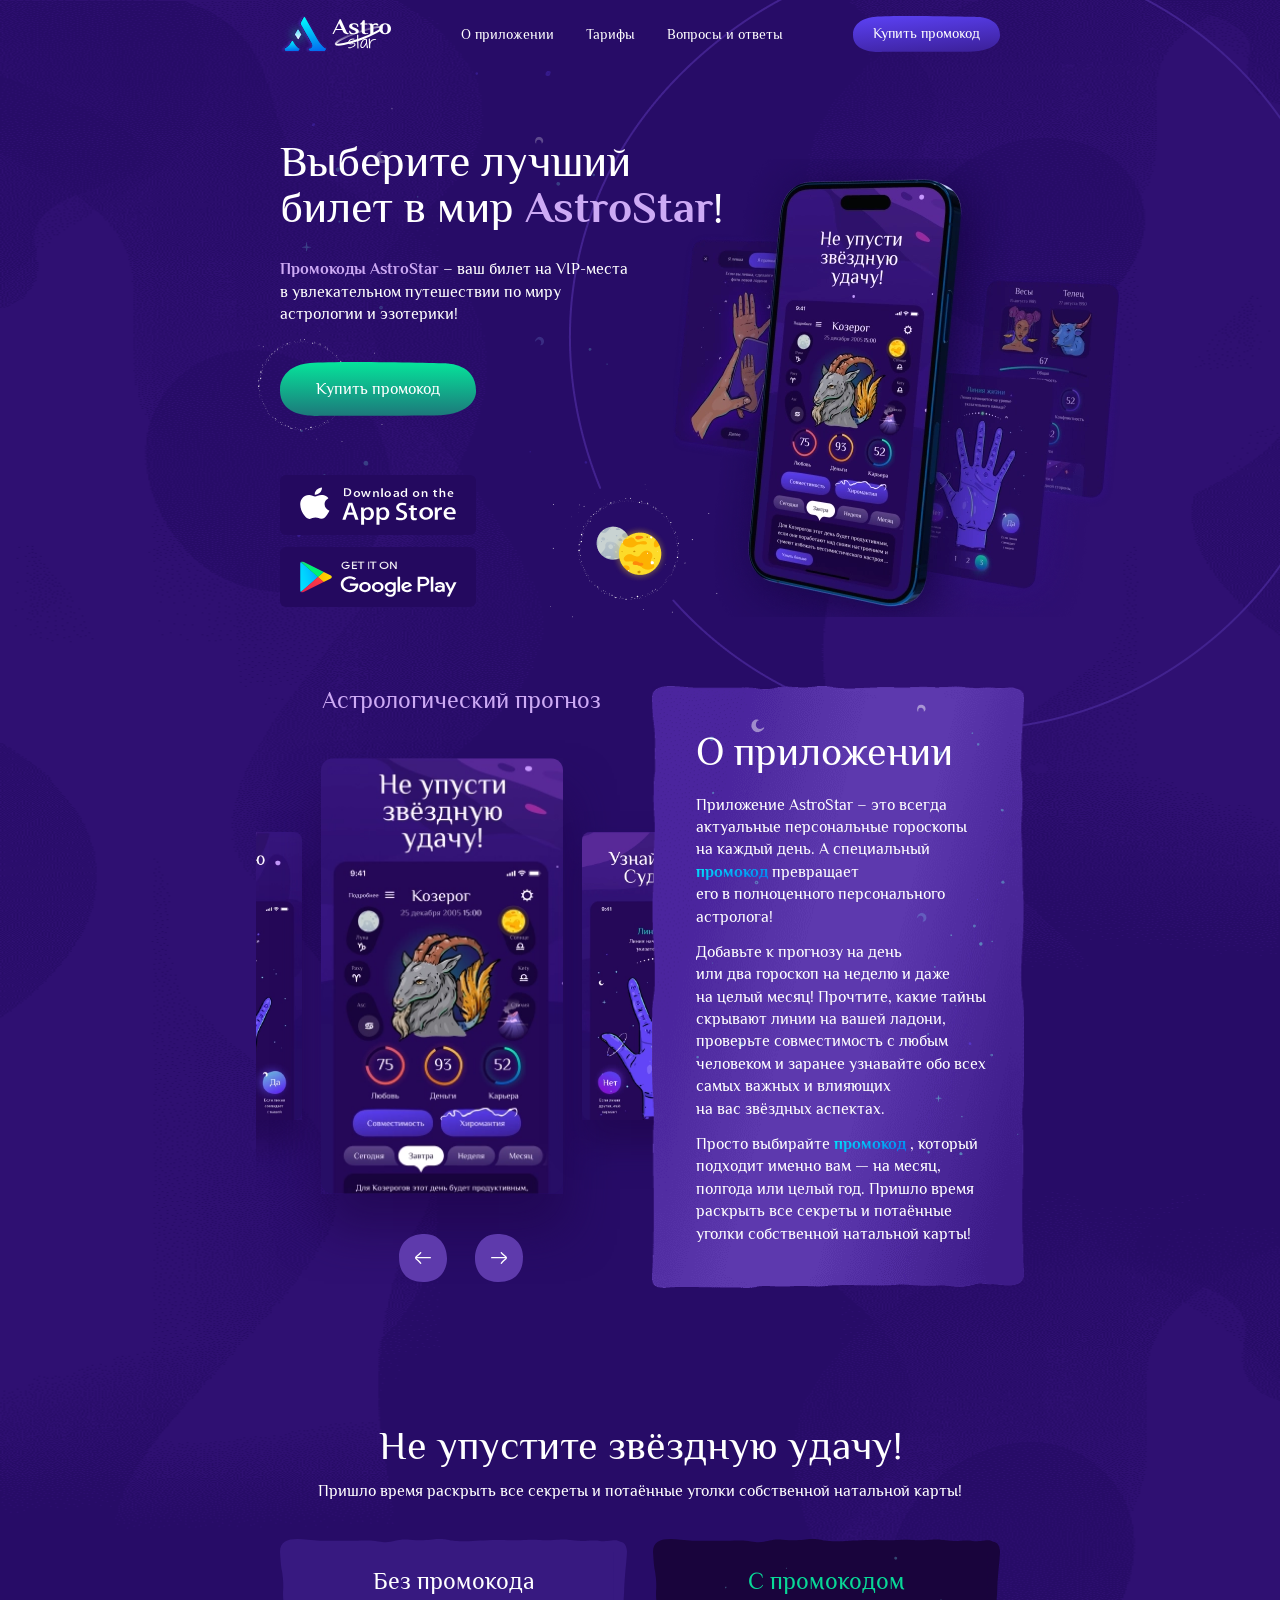
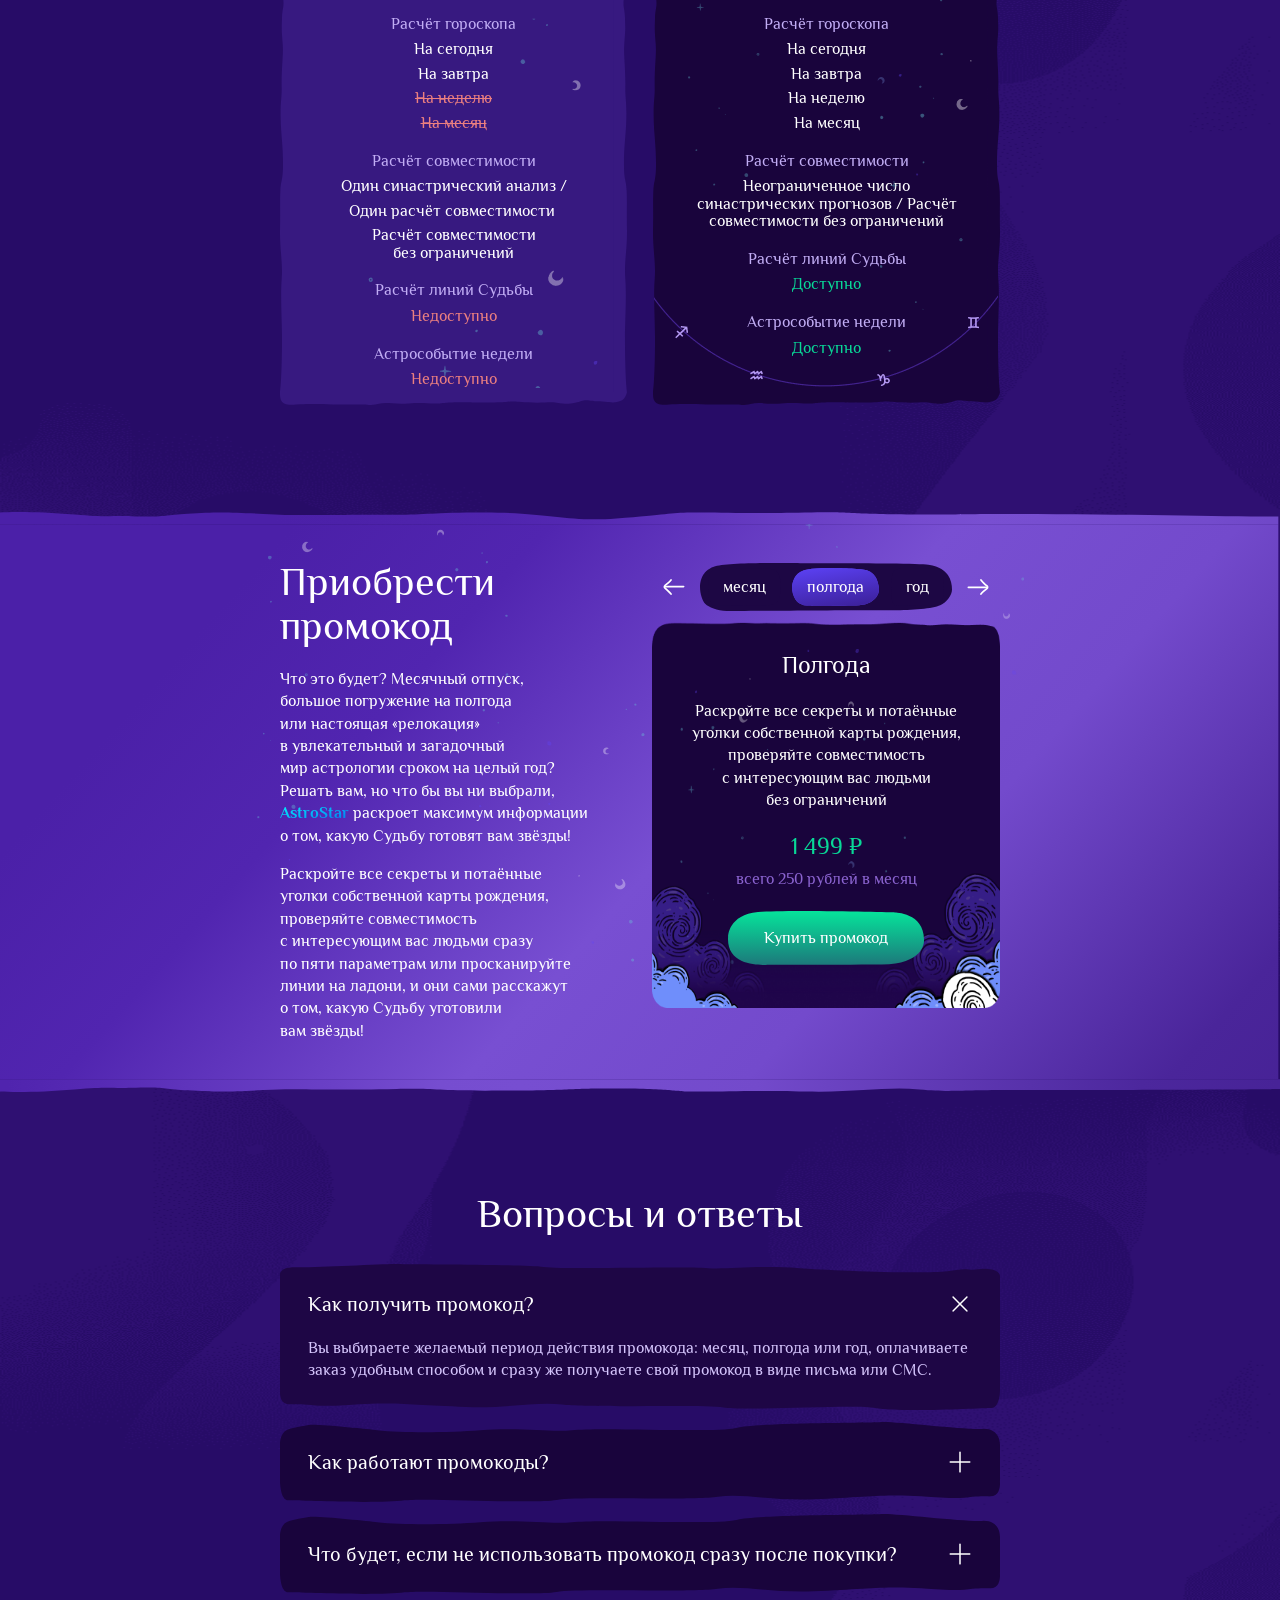
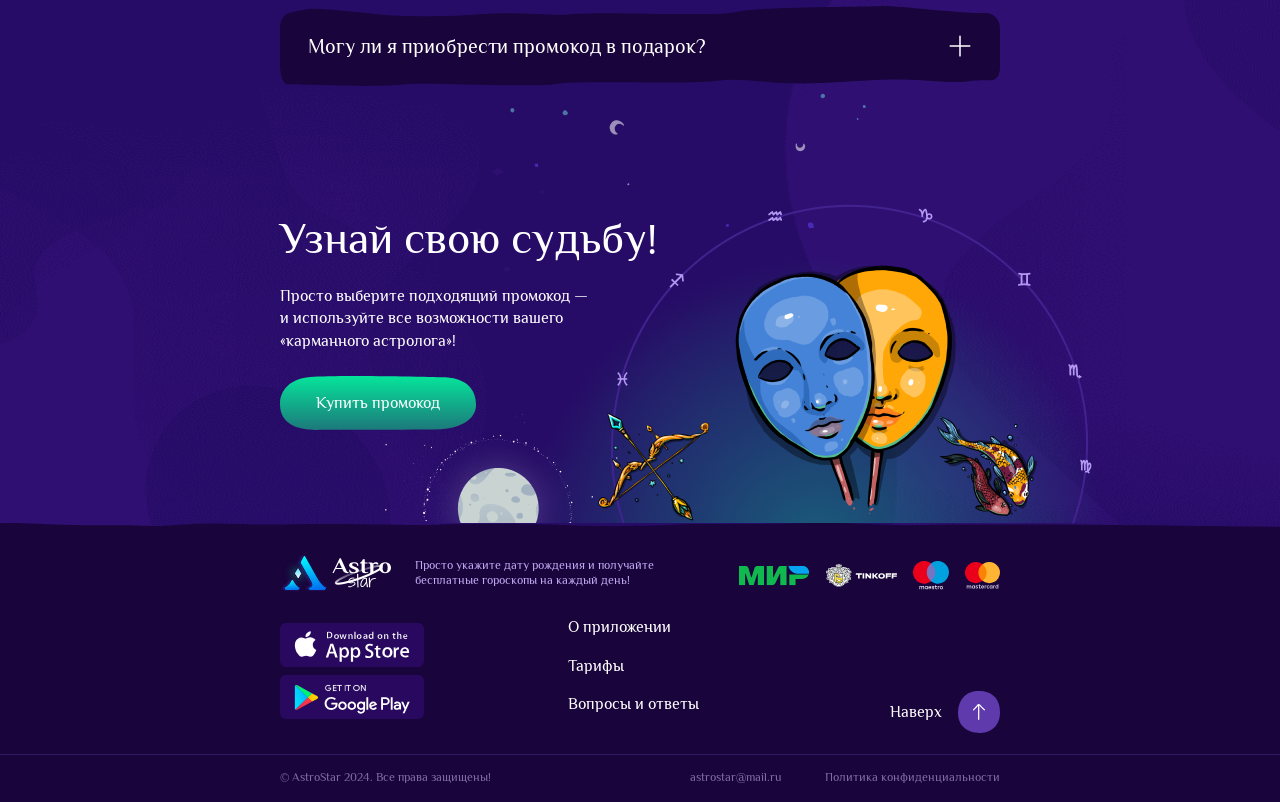
==== commit 2329885f: "add policy page, links, webp, slider, optimization, fixes" ====
--- a/prod/index.html
+++ b/prod/index.html
@@ -34,7 +34,7 @@
   <meta property="og:title" content="Astrohelper" />
 </head>
 
-<body id="body">
+<body class="body_index" id="body">
   <header class="header" data-element="header">
     <div class="header__cont cont">
       <div class="header__area">
@@ -59,28 +59,45 @@
       </div>
     </div>
   </header>
-  <!--include cap-bg-->
+  <div class="cap-bg">
+    <div class="cap-bg__cont cont">
+      <picture class="cap-bg__stars">
+        <source srcset="statics/img/cap-bg/cap-bg-stars_320.png" media="(max-width: 1439px)">
+        <img class="cap-bg__stars-image" src="statics/img/cap-bg/cap-bg-stars.png" alt="">
+      </picture>
+    </div>
+  </div>
+  <div class="cap-bg__solar-wrap">
+    <div class="cap-bg__solar-cont cont">
+      <picture class="cap-bg__solar">
+        <source srcset="statics/img/cap-bg/cap-bg-solar_837.png" media="(max-width: 1439px)">
+        <img class="cap-bg__solar-image" src="statics/img/cap-bg/cap-bg-solar.png" alt="">
+      </picture>
+    </div>
+  </div>
   <main class="wrapper">
     <section class="cap">
       <div class="cap__cont cont">
         <div class="cap__area">
-          <h1 class="cap__title h1">Выберите лучший билет в мир <span class="purple">AstroStar</span>!</h1>
+          <h1 class="cap__title h1">Выберите лучший билет&nbsp;в&nbsp;мир <span class="purple">AstroStar</span>!</h1>
           <div class="cap__text">
             <span class="purple">Промокоды AstroStar</span>
             – ваш билет на VIP-места в увлекательном путешествии по миру астрологии и эзотерики!
           </div>
           <div class="cap__button-box">
             <picture class="cap__button-decor">
-              <source srcset="statics/img/cap/cap-button-decor_105.png" media="(max-width: 768px)">
+              <source srcset="statics/img/cap/cap-button-decor_105.png" media="(max-width: 767px)">
               <source srcset="statics/img/cap/cap-button-decor_131.png" media="(max-width: 1439px)">
               <img class="cap__button-decor-image" src="statics/img/cap/cap-button-decor_180.png" alt="">
             </picture>
             <a class="cap__button btn btn_green" href="#">Купить промокод</a>
           </div>
           <picture class="cap__picture">
-            <source srcset="statics/img/cap/cap-1_326.webp 1x, statics/img/cap/cap-1_652.webp 2x" type="image/webp" media="(max-width: 768px)">
+            <source srcset="statics/img/cap/cap-1_326.webp 1x, statics/img/cap/cap-1_652.webp 2x" type="image/webp" media="(max-width: 767px)">
             <source srcset="statics/img/cap/cap-1_447.webp" media="(max-width: 1439px)">
             <source srcset="statics/img/cap/cap-1_657.webp">
+            <source srcset="statics/img/cap/cap-1_326.png 1x, statics/img/cap/cap-1_652.png 2x" type="image/png" media="(max-width: 767px)">
+            <source srcset="statics/img/cap/cap-1_447.png" media="(max-width: 1439px)">
             <img class="cap__image" src="statics/img/cap/cap-1_657.png" alt="">
           </picture>
           <div class="cap__apps">
@@ -103,22 +120,42 @@
               <div class="about__wrapper swiper-wrapper">
                 <div class="about__slide swiper-slide">
                   <picture class="about__picture">
-                    <img class="about__image" src="https://via.placeholder.com/160x288" alt="" loading="lazy">
+                    <source srcset="statics/img/about/about-1_232.webp 1x, statics/img/about/about-1_464.webp 2x" type="image/webp" media="(max-width: 767px)">
+                    <source srcset="statics/img/about/about-1_242.webp" type="image/webp" media="(max-width: 1439px)">
+                    <source srcset="statics/img/about/about-1.webp" type="image/webp">
+                    <source srcset="statics/img/about/about-1_232.png 1x, statics/img/about/about-1_464.png 2x" media="(max-width: 767px)">
+                    <source srcset="statics/img/about/about-1_242.png" media="(max-width: 1439px)">
+                    <img class="about__image" src="statics/img/about/about-1.png" alt="" loading="lazy">
                   </picture>
                 </div>
                 <div class="about__slide swiper-slide">
                   <picture class="about__picture">
-                    <img class="about__image" src="https://via.placeholder.com/160x288" alt="" loading="lazy">
+                    <source srcset="statics/img/about/about-2_232.webp 1x, statics/img/about/about-2_464.webp 2x" type="image/webp" media="(max-width: 767px)">
+                    <source srcset="statics/img/about/about-2_242.webp" type="image/webp" media="(max-width: 1439px)">
+                    <source srcset="statics/img/about/about-2.webp" type="image/webp">
+                    <source srcset="statics/img/about/about-2_232.png 1x, statics/img/about/about-2_464.png 2x" media="(max-width: 767px)">
+                    <source srcset="statics/img/about/about-2_242.png" media="(max-width: 1439px)">
+                    <img class="about__image" src="statics/img/about/about-2.png" alt="" loading="lazy">
                   </picture>
                 </div>
                 <div class="about__slide swiper-slide">
                   <picture class="about__picture">
-                    <img class="about__image" src="https://via.placeholder.com/160x288" alt="" loading="lazy">
+                    <source srcset="statics/img/about/about-3_232.webp 1x, statics/img/about/about-3_464.webp 2x" type="image/webp" media="(max-width: 767px)">
+                    <source srcset="statics/img/about/about-3_242.webp" type="image/webp" media="(max-width: 1439px)">
+                    <source srcset="statics/img/about/about-3.webp" type="image/webp">
+                    <source srcset="statics/img/about/about-3_232.png 1x, statics/img/about/about-3_464.png 2x" media="(max-width: 767px)">
+                    <source srcset="statics/img/about/about-3_242.png" media="(max-width: 1439px)">
+                    <img class="about__image" src="statics/img/about/about-3.png" alt="" loading="lazy">
                   </picture>
                 </div>
                 <div class="about__slide swiper-slide">
                   <picture class="about__picture">
-                    <img class="about__image" src="https://via.placeholder.com/160x288" alt="" loading="lazy">
+                    <source srcset="statics/img/about/about-4_232.webp 1x, statics/img/about/about-4_464.webp 2x" type="image/webp" media="(max-width: 767px)">
+                    <source srcset="statics/img/about/about-4_242.webp" type="image/webp" media="(max-width: 1439px)">
+                    <source srcset="statics/img/about/about-4.webp" type="image/webp">
+                    <source srcset="statics/img/about/about-4_232.png 1x, statics/img/about/about-4_464.png 2x" media="(max-width: 767px)">
+                    <source srcset="statics/img/about/about-4_242.png" media="(max-width: 1439px)">
+                    <img class="about__image" src="statics/img/about/about-4.png" alt="" loading="lazy">
                   </picture>
                 </div>
               </div>
@@ -155,7 +192,7 @@
     </section>
     <section class="rates" id="rates">
       <div class="rates__cont cont">
-        <h2 class="rates__title h2">Не упустите звёздную удачу!</h2>
+        <h2 class="rates__title h2">Не упустите звёздную&nbsp;удачу!</h2>
         <div class="rates__subtitle text">Пришло время раскрыть все секреты и потаённые уголки собственной натальной карты!</div>
         <div class="rates__wrap">
           <div class="rates__area rates__area_left">
@@ -276,6 +313,11 @@
     <section class="faq" id="faq">
       <div class="faq__cont cont">
         <div class="faq__wrap">
+          <picture class="faq__picture">
+            <source srcset="statics/img/faq/faq-stars_245.png" media="(max-width: 767px)">
+            <source srcset="statics/img/faq/faq-stars_384.png" media="(max-width: 1439px)">
+            <img class="faq__image" src="statics/img/faq/faq-stars.png" alt="">
+          </picture>
           <h2 class="faq__title h2">Вопросы и ответы</h2>
           <div class="faq__box faq__box_active">
             <div class="faq__top h4" data-element="faq-top">Как получить промокод?</div>
@@ -364,7 +406,7 @@
       <div class="footer__bottom">
         <div class="footer__copyright text-small">© AstroStar 2024. Все права защищены!</div>
         <a class="footer__email text-small link-purple" href="mailto:astrostar@mail.ru">astrostar@mail.ru</a>
-        <a class="footer__policy text-small link-purple" href="/policy.html" target="_blank">Политика конфиденциальности</a>
+        <a class="footer__policy text-small link-purple" href="/policy.html">Политика конфиденциальности</a>
       </div>
     </div>
   </footer>
--- a/prod/statics/css/main.css
+++ b/prod/statics/css/main.css
@@ -1 +1 @@
-@font-face{font-family:swiper-icons;src:url('data:application/font-woff;charset=utf-8;base64, [base64]//wADZ2x5ZgAAAywAAADMAAAD2MHtryVoZWFkAAABbAAAADAAAAA2E2+eoWhoZWEAAAGcAAAAHwAAACQC9gDzaG10eAAAAigAAAAZAAAArgJkABFsb2NhAAAC0AAAAFoAAABaFQAUGG1heHAAAAG8AAAAHwAAACAAcABAbmFtZQAAA/gAAAE5AAACXvFdBwlwb3N0AAAFNAAAAGIAAACE5s74hXjaY2BkYGAAYpf5Hu/j+W2+MnAzMYDAzaX6QjD6/4//Bxj5GA8AuRwMYGkAPywL13jaY2BkYGA88P8Agx4j+/8fQDYfA1AEBWgDAIB2BOoAeNpjYGRgYNBh4GdgYgABEMnIABJzYNADCQAACWgAsQB42mNgYfzCOIGBlYGB0YcxjYGBwR1Kf2WQZGhhYGBiYGVmgAFGBiQQkOaawtDAoMBQxXjg/wEGPcYDDA4wNUA2CCgwsAAAO4EL6gAAeNpj2M0gyAACqxgGNWBkZ2D4/wMA+xkDdgAAAHjaY2BgYGaAYBkGRgYQiAHyGMF8FgYHIM3DwMHABGQrMOgyWDLEM1T9/w8UBfEMgLzE////P/5//f/V/xv+r4eaAAeMbAxwIUYmIMHEgKYAYjUcsDAwsLKxc3BycfPw8jEQA/[base64]/uznmfPFBNODM2K7MTQ45YEAZqGP81AmGGcF3iPqOop0r1SPTaTbVkfUe4HXj97wYE+yNwWYxwWu4v1ugWHgo3S1XdZEVqWM7ET0cfnLGxWfkgR42o2PvWrDMBSFj/IHLaF0zKjRgdiVMwScNRAoWUoH78Y2icB/yIY09An6AH2Bdu/UB+yxopYshQiEvnvu0dURgDt8QeC8PDw7Fpji3fEA4z/PEJ6YOB5hKh4dj3EvXhxPqH/SKUY3rJ7srZ4FZnh1PMAtPhwP6fl2PMJMPDgeQ4rY8YT6Gzao0eAEA409DuggmTnFnOcSCiEiLMgxCiTI6Cq5DZUd3Qmp10vO0LaLTd2cjN4fOumlc7lUYbSQcZFkutRG7g6JKZKy0RmdLY680CDnEJ+UMkpFFe1RN7nxdVpXrC4aTtnaurOnYercZg2YVmLN/d/gczfEimrE/fs/bOuq29Zmn8tloORaXgZgGa78yO9/cnXm2BpaGvq25Dv9S4E9+5SIc9PqupJKhYFSSl47+Qcr1mYNAAAAeNptw0cKwkAAAMDZJA8Q7OUJvkLsPfZ6zFVERPy8qHh2YER+3i/BP83vIBLLySsoKimrqKqpa2hp6+jq6RsYGhmbmJqZSy0sraxtbO3sHRydnEMU4uR6yx7JJXveP7WrDycAAAAAAAH//wACeNpjYGRgYOABYhkgZgJCZgZNBkYGLQZtIJsFLMYAAAw3ALgAeNolizEKgDAQBCchRbC2sFER0YD6qVQiBCv/H9ezGI6Z5XBAw8CBK/m5iQQVauVbXLnOrMZv2oLdKFa8Pjuru2hJzGabmOSLzNMzvutpB3N42mNgZGBg4GKQYzBhYMxJLMlj4GBgAYow/P/PAJJhLM6sSoWKfWCAAwDAjgbRAAB42mNgYGBkAIIbCZo5IPrmUn0hGA0AO8EFTQAA');font-weight:400;font-style:normal}:root{--swiper-theme-color:#007aff;--swiper-navigation-size:44px}.swiper{margin-left:auto;margin-right:auto;position:relative;overflow:hidden;list-style:none;padding:0;z-index:1}.swiper-vertical>.swiper-wrapper{flex-direction:column}.swiper-wrapper{position:relative;width:100%;height:100%;z-index:1;display:flex;transition-property:transform;box-sizing:content-box}.swiper-android .swiper-slide,.swiper-wrapper{transform:translate3d(0,0,0)}.swiper-pointer-events{touch-action:pan-y}.swiper-pointer-events.swiper-vertical{touch-action:pan-x}.swiper-slide{flex-shrink:0;width:100%;height:100%;position:relative;transition-property:transform}.swiper-slide-invisible-blank{visibility:hidden}.swiper-autoheight,.swiper-autoheight .swiper-slide{height:auto}.swiper-autoheight .swiper-wrapper{align-items:flex-start;transition-property:transform,height}.swiper-backface-hidden .swiper-slide{transform:translateZ(0);-webkit-backface-visibility:hidden;backface-visibility:hidden}.swiper-3d,.swiper-3d.swiper-css-mode .swiper-wrapper{perspective:1200px}.swiper-3d .swiper-cube-shadow,.swiper-3d .swiper-slide,.swiper-3d .swiper-slide-shadow,.swiper-3d .swiper-slide-shadow-bottom,.swiper-3d .swiper-slide-shadow-left,.swiper-3d .swiper-slide-shadow-right,.swiper-3d .swiper-slide-shadow-top,.swiper-3d .swiper-wrapper{transform-style:preserve-3d}.swiper-3d .swiper-slide-shadow,.swiper-3d .swiper-slide-shadow-bottom,.swiper-3d .swiper-slide-shadow-left,.swiper-3d .swiper-slide-shadow-right,.swiper-3d .swiper-slide-shadow-top{position:absolute;left:0;top:0;width:100%;height:100%;pointer-events:none;z-index:10}.swiper-3d .swiper-slide-shadow{background:rgba(0,0,0,.15)}.swiper-3d .swiper-slide-shadow-left{background-image:linear-gradient(to left,rgba(0,0,0,.5),rgba(0,0,0,0))}.swiper-3d .swiper-slide-shadow-right{background-image:linear-gradient(to right,rgba(0,0,0,.5),rgba(0,0,0,0))}.swiper-3d .swiper-slide-shadow-top{background-image:linear-gradient(to top,rgba(0,0,0,.5),rgba(0,0,0,0))}.swiper-3d .swiper-slide-shadow-bottom{background-image:linear-gradient(to bottom,rgba(0,0,0,.5),rgba(0,0,0,0))}.swiper-css-mode>.swiper-wrapper{overflow:auto;scrollbar-width:none;-ms-overflow-style:none}.swiper-css-mode>.swiper-wrapper::-webkit-scrollbar{display:none}.swiper-css-mode>.swiper-wrapper>.swiper-slide{scroll-snap-align:start start}.swiper-horizontal.swiper-css-mode>.swiper-wrapper{scroll-snap-type:x mandatory}.swiper-vertical.swiper-css-mode>.swiper-wrapper{scroll-snap-type:y mandatory}.swiper-centered>.swiper-wrapper::before{content:'';flex-shrink:0;order:9999}.swiper-centered.swiper-horizontal>.swiper-wrapper>.swiper-slide:first-child{margin-inline-start:var(--swiper-centered-offset-before)}.swiper-centered.swiper-horizontal>.swiper-wrapper::before{height:100%;min-height:1px;width:var(--swiper-centered-offset-after)}.swiper-centered.swiper-vertical>.swiper-wrapper>.swiper-slide:first-child{margin-block-start:var(--swiper-centered-offset-before)}.swiper-centered.swiper-vertical>.swiper-wrapper::before{width:100%;min-width:1px;height:var(--swiper-centered-offset-after)}.swiper-centered>.swiper-wrapper>.swiper-slide{scroll-snap-align:center center;scroll-snap-stop:always}.swiper-virtual .swiper-slide{-webkit-backface-visibility:hidden;transform:translateZ(0)}.swiper-virtual.swiper-css-mode .swiper-wrapper::after{content:'';position:absolute;left:0;top:0;pointer-events:none}.swiper-virtual.swiper-css-mode.swiper-horizontal .swiper-wrapper::after{height:1px;width:var(--swiper-virtual-size)}.swiper-virtual.swiper-css-mode.swiper-vertical .swiper-wrapper::after{width:1px;height:var(--swiper-virtual-size)}.swiper-button-next,.swiper-button-prev{position:absolute;top:50%;width:calc(var(--swiper-navigation-size)/ 44 * 27);height:var(--swiper-navigation-size);margin-top:calc(0px - (var(--swiper-navigation-size)/ 2));z-index:10;cursor:pointer;display:flex;align-items:center;justify-content:center;color:var(--swiper-navigation-color,var(--swiper-theme-color))}.swiper-button-next.swiper-button-disabled,.swiper-button-prev.swiper-button-disabled{opacity:.35;cursor:auto;pointer-events:none}.swiper-button-next.swiper-button-hidden,.swiper-button-prev.swiper-button-hidden{opacity:0;cursor:auto;pointer-events:none}.swiper-navigation-disabled .swiper-button-next,.swiper-navigation-disabled .swiper-button-prev{display:none!important}.swiper-button-next:after,.swiper-button-prev:after{font-family:swiper-icons;font-size:var(--swiper-navigation-size);text-transform:none!important;letter-spacing:0;font-variant:initial;line-height:1}.swiper-button-prev,.swiper-rtl .swiper-button-next{left:10px;right:auto}.swiper-button-prev:after,.swiper-rtl .swiper-button-next:after{content:'prev'}.swiper-button-next,.swiper-rtl .swiper-button-prev{right:10px;left:auto}.swiper-button-next:after,.swiper-rtl .swiper-button-prev:after{content:'next'}.swiper-button-lock{display:none}.swiper-pagination{position:absolute;text-align:center;transition:opacity .3s;transform:translate3d(0,0,0);z-index:10}.swiper-pagination.swiper-pagination-hidden{opacity:0}.swiper-pagination-disabled>.swiper-pagination,.swiper-pagination.swiper-pagination-disabled{display:none!important}.swiper-horizontal>.swiper-pagination-bullets,.swiper-pagination-bullets.swiper-pagination-horizontal,.swiper-pagination-custom,.swiper-pagination-fraction{bottom:10px;left:0;width:100%}.swiper-pagination-bullets-dynamic{overflow:hidden;font-size:0}.swiper-pagination-bullets-dynamic .swiper-pagination-bullet{transform:scale(.33);position:relative}.swiper-pagination-bullets-dynamic .swiper-pagination-bullet-active,.swiper-pagination-bullets-dynamic .swiper-pagination-bullet-active-main{transform:scale(1)}.swiper-pagination-bullets-dynamic .swiper-pagination-bullet-active-prev{transform:scale(.66)}.swiper-pagination-bullets-dynamic .swiper-pagination-bullet-active-prev-prev{transform:scale(.33)}.swiper-pagination-bullets-dynamic .swiper-pagination-bullet-active-next{transform:scale(.66)}.swiper-pagination-bullets-dynamic .swiper-pagination-bullet-active-next-next{transform:scale(.33)}.swiper-pagination-bullet{width:var(--swiper-pagination-bullet-width,var(--swiper-pagination-bullet-size,8px));height:var(--swiper-pagination-bullet-height,var(--swiper-pagination-bullet-size,8px));display:inline-block;border-radius:50%;background:var(--swiper-pagination-bullet-inactive-color,#000);opacity:var(--swiper-pagination-bullet-inactive-opacity,.2)}button.swiper-pagination-bullet{border:none;margin:0;padding:0;box-shadow:none;-webkit-appearance:none;appearance:none}.swiper-pagination-clickable .swiper-pagination-bullet{cursor:pointer}.swiper-pagination-bullet:only-child{display:none!important}.swiper-pagination-bullet-active{opacity:var(--swiper-pagination-bullet-opacity,1);background:var(--swiper-pagination-color,var(--swiper-theme-color))}.swiper-pagination-vertical.swiper-pagination-bullets,.swiper-vertical>.swiper-pagination-bullets{right:10px;top:50%;transform:translate3d(0,-50%,0)}.swiper-pagination-vertical.swiper-pagination-bullets .swiper-pagination-bullet,.swiper-vertical>.swiper-pagination-bullets .swiper-pagination-bullet{margin:var(--swiper-pagination-bullet-vertical-gap,6px) 0;display:block}.swiper-pagination-vertical.swiper-pagination-bullets.swiper-pagination-bullets-dynamic,.swiper-vertical>.swiper-pagination-bullets.swiper-pagination-bullets-dynamic{top:50%;transform:translateY(-50%);width:8px}.swiper-pagination-vertical.swiper-pagination-bullets.swiper-pagination-bullets-dynamic .swiper-pagination-bullet,.swiper-vertical>.swiper-pagination-bullets.swiper-pagination-bullets-dynamic .swiper-pagination-bullet{display:inline-block;transition:transform .2s,top .2s}.swiper-horizontal>.swiper-pagination-bullets .swiper-pagination-bullet,.swiper-pagination-horizontal.swiper-pagination-bullets .swiper-pagination-bullet{margin:0 var(--swiper-pagination-bullet-horizontal-gap,4px)}.swiper-horizontal>.swiper-pagination-bullets.swiper-pagination-bullets-dynamic,.swiper-pagination-horizontal.swiper-pagination-bullets.swiper-pagination-bullets-dynamic{left:50%;transform:translateX(-50%);white-space:nowrap}.swiper-horizontal>.swiper-pagination-bullets.swiper-pagination-bullets-dynamic .swiper-pagination-bullet,.swiper-pagination-horizontal.swiper-pagination-bullets.swiper-pagination-bullets-dynamic .swiper-pagination-bullet{transition:transform .2s,left .2s}.swiper-horizontal.swiper-rtl>.swiper-pagination-bullets-dynamic .swiper-pagination-bullet{transition:transform .2s,right .2s}.swiper-pagination-progressbar{background:rgba(0,0,0,.25);position:absolute}.swiper-pagination-progressbar .swiper-pagination-progressbar-fill{background:var(--swiper-pagination-color,var(--swiper-theme-color));position:absolute;left:0;top:0;width:100%;height:100%;transform:scale(0);transform-origin:left top}.swiper-rtl .swiper-pagination-progressbar .swiper-pagination-progressbar-fill{transform-origin:right top}.swiper-horizontal>.swiper-pagination-progressbar,.swiper-pagination-progressbar.swiper-pagination-horizontal,.swiper-pagination-progressbar.swiper-pagination-vertical.swiper-pagination-progressbar-opposite,.swiper-vertical>.swiper-pagination-progressbar.swiper-pagination-progressbar-opposite{width:100%;height:4px;left:0;top:0}.swiper-horizontal>.swiper-pagination-progressbar.swiper-pagination-progressbar-opposite,.swiper-pagination-progressbar.swiper-pagination-horizontal.swiper-pagination-progressbar-opposite,.swiper-pagination-progressbar.swiper-pagination-vertical,.swiper-vertical>.swiper-pagination-progressbar{width:4px;height:100%;left:0;top:0}.swiper-pagination-lock{display:none}.swiper-scrollbar{border-radius:10px;position:relative;-ms-touch-action:none;background:rgba(0,0,0,.1)}.swiper-scrollbar-disabled>.swiper-scrollbar,.swiper-scrollbar.swiper-scrollbar-disabled{display:none!important}.swiper-horizontal>.swiper-scrollbar,.swiper-scrollbar.swiper-scrollbar-horizontal{position:absolute;left:1%;bottom:3px;z-index:50;height:5px;width:98%}.swiper-scrollbar.swiper-scrollbar-vertical,.swiper-vertical>.swiper-scrollbar{position:absolute;right:3px;top:1%;z-index:50;width:5px;height:98%}.swiper-scrollbar-drag{height:100%;width:100%;position:relative;background:rgba(0,0,0,.5);border-radius:10px;left:0;top:0}.swiper-scrollbar-cursor-drag{cursor:move}.swiper-scrollbar-lock{display:none}.swiper-zoom-container{width:100%;height:100%;display:flex;justify-content:center;align-items:center;text-align:center}.swiper-zoom-container>canvas,.swiper-zoom-container>img,.swiper-zoom-container>svg{max-width:100%;max-height:100%;object-fit:contain}.swiper-slide-zoomed{cursor:move}.swiper-lazy-preloader{width:42px;height:42px;position:absolute;left:50%;top:50%;margin-left:-21px;margin-top:-21px;z-index:10;transform-origin:50%;box-sizing:border-box;border:4px solid var(--swiper-preloader-color,var(--swiper-theme-color));border-radius:50%;border-top-color:transparent}.swiper-watch-progress .swiper-slide-visible .swiper-lazy-preloader,.swiper:not(.swiper-watch-progress) .swiper-lazy-preloader{animation:1s linear infinite swiper-preloader-spin}.swiper-lazy-preloader-white{--swiper-preloader-color:#fff}.swiper-lazy-preloader-black{--swiper-preloader-color:#000}@keyframes swiper-preloader-spin{0%{transform:rotate(0)}100%{transform:rotate(360deg)}}.swiper .swiper-notification{position:absolute;left:0;top:0;pointer-events:none;opacity:0;z-index:-1000}.swiper-free-mode>.swiper-wrapper{transition-timing-function:ease-out;margin:0 auto}.swiper-grid>.swiper-wrapper{flex-wrap:wrap}.swiper-grid-column>.swiper-wrapper{flex-wrap:wrap;flex-direction:column}.swiper-fade.swiper-free-mode .swiper-slide{transition-timing-function:ease-out}.swiper-fade .swiper-slide{pointer-events:none;transition-property:opacity}.swiper-fade .swiper-slide .swiper-slide{pointer-events:none}.swiper-fade .swiper-slide-active,.swiper-fade .swiper-slide-active .swiper-slide-active{pointer-events:auto}.swiper-cube{overflow:visible}.swiper-cube .swiper-slide{pointer-events:none;-webkit-backface-visibility:hidden;backface-visibility:hidden;z-index:1;visibility:hidden;transform-origin:0 0;width:100%;height:100%}.swiper-cube .swiper-slide .swiper-slide{pointer-events:none}.swiper-cube.swiper-rtl .swiper-slide{transform-origin:100% 0}.swiper-cube .swiper-slide-active,.swiper-cube .swiper-slide-active .swiper-slide-active{pointer-events:auto}.swiper-cube .swiper-slide-active,.swiper-cube .swiper-slide-next,.swiper-cube .swiper-slide-next+.swiper-slide,.swiper-cube .swiper-slide-prev{pointer-events:auto;visibility:visible}.swiper-cube .swiper-slide-shadow-bottom,.swiper-cube .swiper-slide-shadow-left,.swiper-cube .swiper-slide-shadow-right,.swiper-cube .swiper-slide-shadow-top{z-index:0;-webkit-backface-visibility:hidden;backface-visibility:hidden}.swiper-cube .swiper-cube-shadow{position:absolute;left:0;bottom:0;width:100%;height:100%;opacity:.6;z-index:0}.swiper-cube .swiper-cube-shadow:before{content:'';background:#000;position:absolute;left:0;top:0;bottom:0;right:0;filter:blur(50px)}.swiper-flip{overflow:visible}.swiper-flip .swiper-slide{pointer-events:none;-webkit-backface-visibility:hidden;backface-visibility:hidden;z-index:1}.swiper-flip .swiper-slide .swiper-slide{pointer-events:none}.swiper-flip .swiper-slide-active,.swiper-flip .swiper-slide-active .swiper-slide-active{pointer-events:auto}.swiper-flip .swiper-slide-shadow-bottom,.swiper-flip .swiper-slide-shadow-left,.swiper-flip .swiper-slide-shadow-right,.swiper-flip .swiper-slide-shadow-top{z-index:0;-webkit-backface-visibility:hidden;backface-visibility:hidden}.swiper-creative .swiper-slide{-webkit-backface-visibility:hidden;backface-visibility:hidden;overflow:hidden;transition-property:transform,opacity,height}.swiper-cards{overflow:visible}.swiper-cards .swiper-slide{transform-origin:center bottom;-webkit-backface-visibility:hidden;backface-visibility:hidden;overflow:hidden}@font-face{font-family:Philosopher;src:url(../fonts/Philosopher-Regular.woff2) format("woff2"),url(../fonts/Philosopher-Regular.woff) format("woff");font-weight:400;font-style:normal;font-display:block}@font-face{font-family:Philosopher;src:url(../fonts/Philosopher-Bold.woff2) format("woff2"),url(../fonts/Philosopher-Bold.woff) format("woff");font-weight:700;font-style:normal;font-display:block}*{margin:0;outline:0;box-sizing:border-box;padding:0;font-family:Philosopher,sans-serif}html{scroll-behavior:smooth}body{position:relative;display:flex;flex-direction:column;min-width:320px;min-height:100vh;overflow-y:scroll;color:#fff;overscroll-behavior-y:contain;background-color:#260c65;background-image:url(../img/body/body-bg.png);background-size:100% 100%;background-repeat:no-repeat;background-position:bottom}picture{display:block}img{display:block;width:100%;height:auto}li{list-style-type:none}a{color:inherit;cursor:pointer}button{-webkit-user-select:none;-moz-user-select:none;user-select:none;cursor:pointer;background-color:transparent;border:none}.wrapper{position:relative;z-index:2;flex-grow:1;display:flex;flex-direction:column}.cont{margin:0 auto;width:100%;max-width:1440px;padding:0 72px}.h1{font-size:68px;line-height:105%;font-weight:400}.h2{font-size:48px;line-height:120%;font-weight:400}.h3{font-size:36px;line-height:120%;font-weight:400}.h4{font-size:24px;line-height:120%}.h5{font-size:20px;line-height:110%}.text{font-size:20px;line-height:140%}.text-small{font-size:14px;line-height:130%}.purple{color:#cdaaf5;font-weight:700}.blue{font-weight:700;background-color:#01fbfe;background-image:linear-gradient(165deg,#01fbfe 0,#0271f0 100%);background-clip:text;-webkit-background-clip:text;-webkit-text-fill-color:transparent}.slider-nav-next,.slider-nav-prev{width:42px;height:42px;display:flex;align-items:center;justify-content:center;background-image:url(../img/ic_nav_arrow_bg.svg);background-size:100% 100%;background-repeat:no-repeat;background-position:center center;transition-duration:.3s;transition-property:background}.slider-nav-next::before,.slider-nav-prev::before{content:"";width:16px;height:12px;background-image:url(../img/ic_nav_arrow_right.svg);background-size:100% 100%;background-repeat:no-repeat;background-position:center center}.slider-nav-next:hover,.slider-nav-prev:hover{background-image:url(../img/ic_nav_arrow_bg_hover.svg);background-size:100% 100%;background-repeat:no-repeat;background-position:center center}.slider-nav-prev{transform:scaleX(-1)}.swiper-button-disabled{opacity:0;pointer-events:none}.link-white{text-decoration:none;color:#fff;transition-duration:.3s;transition-property:color}.link-white:hover{color:#b492ff}.link-purple{text-decoration:none;color:#826ea4;transition-duration:.3s;transition-property:color}.link-purple:hover{color:#c3b5db}.btn{display:inline-block;text-decoration:none;font-size:16px;padding:18px 36px;transition-duration:.3s;transition-property:background}.btn_blue{color:#fff;background-image:url(../img/btn_bg_blue.svg);background-size:100% 100%;background-repeat:no-repeat;background-position:center center}.btn_blue:hover{background-image:url(../img/btn_bg_blue_hover.svg);background-size:100% 100%;background-repeat:no-repeat;background-position:center center}.btn_green{color:#fff;background-image:url(../img/btn_bg_green.svg);background-size:100% 100%;background-repeat:no-repeat;background-position:center center}.btn_green:hover{background-image:url(../img/btn_bg_green_hover.svg);background-size:100% 100%;background-repeat:no-repeat;background-position:center center}.header{position:sticky;top:0;z-index:10;padding:16px 0 18px}.header::before{content:"";position:absolute;z-index:-1;top:0;bottom:0;left:0;right:0;opacity:0;transition-duration:.3s;transition-property:opacity;background-image:url(../img/header/header-bg.svg);background-size:100% 100%;background-repeat:no-repeat;background-position:center center}.header_scroll{padding:16px 0 18px;-webkit-backdrop-filter:blur(30px);backdrop-filter:blur(30px)}.header_scroll::before{opacity:1}.header_mob-menu-open .header__burger{background-color:#1e0645}.header_mob-menu-open .header__burger::before{background-image:url(../img/ic_close_white.svg);background-size:100% 100%;background-repeat:no-repeat;background-position:center center}.header_mob-menu-open .header__menu{opacity:1;pointer-events:all;z-index:1000}.header__area{display:flex;justify-content:space-between;align-items:center}.header__logo{width:122px;flex-shrink:0}.header__logo-image{height:44px}.header__list{display:flex}.header__item:not(:last-of-type){margin-right:60px}.header__link{display:block;padding:12px;font-size:20px;line-height:22px}.header__burger{display:none}.header__burger::before{content:"";width:100%;height:100%;position:absolute;top:0;left:0;background-image:url(../img/ic_burger_white.svg);background-size:100% 100%;background-repeat:no-repeat;background-position:center center}.footer{overflow:hidden;position:relative;z-index:1;padding:50px 0 26px;background-image:url(../img/footer/footer-bg.svg);background-size:100% 100%;background-repeat:no-repeat;background-position:center center}.footer__top{position:relative;min-height:160px;margin-bottom:40px}.footer__logo-box{display:flex;align-items:center;margin-bottom:32px}.footer__logo{flex-shrink:0;margin-right:28px;width:122px}.footer__logo-image{height:44px}.footer__logo-span{color:#c1adf4;max-width:315px;width:100%}.footer__apps{display:flex;gap:16px}.footer__app{display:flex;align-items:center;width:180px;height:62px;background-color:#290960;border-radius:8px;transition-duration:.3s;transition-property:background-color}.footer__app:hover{background-color:#34147a}.footer__menu{position:absolute;top:4px;left:660px}.footer__list{display:flex;flex-direction:column;gap:4px}.footer__link{display:block;padding:12px}.footer__pay{display:flex;align-items:center;position:absolute;top:14px;right:0;gap:24px}.footer__pay-icon{width:auto}.footer__btn{position:absolute;bottom:0;right:0;display:flex;align-items:center;text-decoration:none}.footer__btn:hover .footer__btn-icon{background-image:url(../img/ic_nav_arrow_bg_hover.svg);background-size:100% 100%;background-repeat:no-repeat;background-position:center center}.footer__btn-text{margin-right:18px}.footer__btn-icon{width:42px;height:42px;display:flex;align-items:center;justify-content:center;background-image:url(../img/ic_nav_arrow_bg.svg);background-size:100% 100%;background-repeat:no-repeat;background-position:center center;transform:rotate(-90deg);transition-duration:.3s;transition-property:background}.footer__btn-icon::before{content:"";width:16px;height:12px;background-image:url(../img/ic_nav_arrow_right.svg);background-size:100% 100%;background-repeat:no-repeat;background-position:center center}.footer__bottom{position:relative;display:flex;padding-top:26px}.footer__bottom::before{content:"";background-color:#341765;width:100vw;height:1px;position:absolute;top:0;left:50%;transform:translateX(-50%)}.footer__copyright{color:#826ea4}.footer__email{margin-left:auto}.footer__policy{margin-left:76px}.cap{margin-bottom:60px;padding-bottom:200px;overflow:hidden}.cap__area{position:relative;padding-top:142px}.cap__title{margin-bottom:28px;font-weight:400;max-width:733px;width:100%}.cap__text{margin-bottom:40px;max-width:450px;width:100%;font-size:20px;line-height:140%}.cap__text span{font-weight:700}.cap__button-box{margin-bottom:147px;position:relative}.cap__button-decor{position:absolute;z-index:-1;top:-65px;left:-65px;width:180px}.cap__button-decor-image{height:180px}.cap__picture{position:absolute;z-index:-1;width:657px;top:60px;right:-40px}.cap__image{height:673px;-o-object-fit:cover;object-fit:cover}.cap__apps{display:flex;gap:17px}.cap__app{background-color:#24095f;width:242px;border-radius:8px;transition-property:background-color;transition-duration:.3s}.cap__app:hover{background-color:#34147a}.cap__app-icon{height:82px}.cap-bg{position:absolute;top:0;left:0;right:0;z-index:1}.cap-bg__left{position:absolute;top:0;left:0;width:488px;height:1565px}.cap-bg__right{position:absolute;top:0;right:0;width:650px;height:1295px}.cap-bg__cont{position:relative}.cap-bg__stars{position:absolute;top:71px;left:72px;width:526px;height:748px}.cap-bg__solar-wrap{overflow:hidden;position:absolute;top:0;left:0;right:0;z-index:1;height:1500px}.cap-bg__solar-cont{position:relative}.cap-bg__solar{position:absolute;top:-460px;right:-875px;width:1885px;height:1886px}.about{margin-bottom:160px}.about__cont{padding:0}.about__area{display:flex;min-height:700px;position:relative}.about__left{max-width:834px;width:100%;margin-left:6px;overflow:hidden}.about__title{margin-bottom:36px;color:#cdaaf5;padding-left:119px}.about__slider{position:relative;padding-bottom:77px}.about__slider .swiper-slide-active{width:306px}.about__slider .swiper-slide-active .about__image{height:544px}.about__wrapper{align-items:center}.about__slide{width:160px}.about__image{border-radius:8px;height:288px;-o-object-fit:cover;object-fit:cover}.about__slider-nav{position:absolute;bottom:0;left:40%;display:flex;gap:24px}.about__right{position:absolute;z-index:1;top:0;right:0;max-width:708px;width:100%}.about__box{padding:101px 72px 101px 110px;background-image:url(../img/about/about-box-bg.png);background-repeat:no-repeat;background-position:center center;background-size:cover}.about__headline{margin-bottom:28px}.about__text:not(:last-of-type){margin-bottom:24px}.rates{margin-bottom:150px}.rates__title{margin-bottom:12px;text-align:center}.rates__subtitle{margin-bottom:44px;text-align:center}.rates__wrap{display:flex;gap:24px;justify-content:center}.rates__area{position:relative;z-index:1;max-width:526px;width:100%;text-align:center;padding:63px 90px}.rates__area_left{background-image:url(../img/rates/rates-bg-left.svg);background-size:100% 100%;background-repeat:no-repeat;background-position:center center}.rates__area_left::before{content:"";width:421px;height:451px;position:absolute;z-index:-1;top:56px;right:15px;background-image:url(../img/rates/rates-stars-left.png);background-size:100% 100%;background-repeat:no-repeat;background-position:center center}.rates__area_right{background-image:url(../img/rates/rates-bg-right.svg);background-size:100% 100%;background-repeat:no-repeat;background-position:center center}.rates__area_right .rates__headline{color:#09d897}.rates__area_right::before{content:"";width:481px;height:667px;position:absolute;z-index:-1;top:19px;right:25px;background-image:url(../img/rates/rates-stars-right.png);background-size:100% 100%;background-repeat:no-repeat;background-position:center center}.rates__area_right:after{content:"";width:522px;height:179px;position:absolute;z-index:-1;bottom:18px;right:2px;background-image:url(../img/rates/rates-decor-right.png);background-size:100% 100%;background-repeat:no-repeat;background-position:center center}.rates__headline{margin-bottom:36px}.rates__box:not(:last-of-type){margin-bottom:32px}.rates__name{margin-bottom:12px;color:#c1adf4}.rates__value:not(:last-of-type){margin-bottom:8px}.rates__value_red{color:#eb7f7f}.rates__value_line-through{text-decoration:line-through}.rates__value_green{color:#09d897}.promo{margin-bottom:120px;background-image:url(../img/promo/promo-bg.svg);background-size:100% 100%;background-repeat:no-repeat;background-position:center center}.promo__cont{overflow:hidden;position:relative;z-index:1}.promo__cont::before{content:"";position:absolute;z-index:-1;top:0;left:0;width:100%;height:727px;background-image:url(../img/promo/promo-stars.png);background-size:100% 100%;background-repeat:no-repeat;background-position:center center}.promo__wrap{display:flex;justify-content:space-between;padding:72px 0}.promo__box{margin-top:81px;max-width:526px;width:100%}.promo__title{margin-bottom:28px}.promo__text:not(:last-of-type){margin-bottom:24px}.promo__area{max-width:526px;width:100%}.promo__slider{overflow:hidden}.promo__line{margin-bottom:12px;display:flex;align-items:center;justify-content:space-between}.promo__nav{flex-shrink:0;width:44px;height:54px;transition-duration:.3s;transition-property:background;background-image:url(../img/ic_promo_nav_left.svg);background-size:100% 100%;background-repeat:no-repeat;background-position:center center}.promo__nav:hover{background-image:url(../img/ic_promo_nav_left_hover.svg);background-size:100% 100%;background-repeat:no-repeat;background-position:center center}.promo__nav_right{transform:rotate(180deg)}.promo__tabs{margin:0 8px;flex-grow:1;padding:7px 8px 8px;display:flex;justify-content:space-around;gap:8px;background-image:url(../img/promo/promo-tabs-bg.svg);background-size:100% 100%;background-repeat:no-repeat;background-position:center center}.promo__tab{padding:16px 28px;color:#fff;line-height:22px;background-image:url(../img/promo/promo-tabs-bg.svg);background-size:100% 100%;background-repeat:no-repeat;background-position:center center;transition-property:background;transition-duration:.3s}.promo__tab:hover{background-image:url(../img/promo/promo-tab-bg-hover.svg);background-size:100% 100%;background-repeat:no-repeat;background-position:center center}.promo__tab_active{background-image:url(../img/promo/promo-tab-bg.svg);background-size:100% 100%;background-repeat:no-repeat;background-position:center center;cursor:default}.promo__tab_active:hover{background-image:url(../img/promo/promo-tab-bg.svg);background-size:100% 100%;background-repeat:no-repeat;background-position:center center}.promo__slide{background-image:url(../img/promo/promo-slide-bg.png);background-size:100% 100%;background-repeat:no-repeat;background-position:center center;min-height:502px;padding:63px 60px;text-align:center}.promo__descr,.promo__headline{margin-bottom:26px}.promo__price{margin-bottom:8px;color:#09d897}.promo__note{color:#8a63cf;margin-bottom:26px}.faq{margin-bottom:120px}.faq__wrap{max-width:1076px;margin:0 auto}.faq__title{margin-bottom:36px;text-align:center}.faq__box{background-image:url(../img/faq/faq-box-bg.svg);background-size:100% 100%;background-repeat:no-repeat;background-position:center center;transition-property:background;transition-duration:.3s}.faq__box:not(:last-of-type){margin-bottom:12px}.faq__box:hover{background-image:url(../img/faq/faq-box-bg-hover.svg);background-size:100% 100%;background-repeat:no-repeat;background-position:center center}.faq__box_active{transition-duration:0s;background-image:url(../img/faq/faq-box-bg-open.svg);background-size:100% 100%;background-repeat:no-repeat;background-position:center center}.faq__box_active:hover{background-image:url(../img/faq/faq-box-bg-open.svg);background-size:100% 100%;background-repeat:no-repeat;background-position:center center}.faq__box_active .faq__content{display:block}.faq__box_active .faq__top::before{transform:rotate(45deg)}.faq__top{position:relative;padding:28px 70px 28px 28px;cursor:pointer}.faq__top::before{content:"";width:32px;height:32px;position:absolute;top:28px;right:28px;transition-duration:.3s;transition-property:transform;background-image:url(../img/ic_faq_cross.svg);background-size:100% 100%;background-repeat:no-repeat;background-position:center center}.faq__content{display:none;padding:0 28px 28px;color:#d4c4fb}.order{overflow:hidden}.order__cont{position:relative;background-image:url(../img/order/order-bg.png);background-repeat:no-repeat;background-position:center center;background-size:cover;padding-top:60px;padding-bottom:201px}.order__title{margin-bottom:32px}.order__text{margin-bottom:32px;max-width:390px}@media (max-width:1439.98px){body{background-image:url(../img/body/body-bg_768.png);background-size:100% 100%;background-repeat:no-repeat;background-position:center center}.cont{padding:0 24px;max-width:768px}.h1{font-size:44px}.h2{font-size:40px;line-height:110%}.h3{font-size:24px;line-height:120%}.h4{font-size:20px}.text{font-size:16px}.text-small{font-size:12px}.slider-nav-next,.slider-nav-prev{width:48px;height:48px}.header{padding:14px 0 18px}.header::before{background-image:url(../img/header/header-bg_768.svg);background-size:100% 100%;background-repeat:no-repeat;background-position:center center}.header_scroll{padding:14px 0 18px}.header__logo{width:111px}.header__logo-image{height:40px}.header__item:not(:last-of-type){margin-right:16px}.header__link{padding:8px;font-size:14px}.header__button{padding:9px 20px 11px;font-size:14px}.footer{padding:30px 0 16px;background-image:url(../img/footer/footer-bg_768.svg);background-size:100% 100%;background-repeat:no-repeat;background-position:center center}.footer__top{min-height:175px;margin-bottom:26px}.footer__logo-box{margin-bottom:30px}.footer__logo{margin-right:24px;width:111px}.footer__logo-image{height:40px}.footer__logo-span{max-width:260px}.footer__apps{gap:8px;flex-direction:column}.footer__app{border-radius:6px;width:144px;height:44px}.footer__menu{top:55px;left:280px}.footer__link{padding:8px}.footer__pay{top:8px;gap:16px}.footer__btn{bottom:-5px}.footer__btn-text{margin-right:16px}.footer__bottom{padding-top:16px}.footer__policy{margin-left:44px}.cap{margin-bottom:68px;padding-bottom:90px}.cap__area{padding-top:85px}.cap__title{max-width:475px}.cap__text{margin-bottom:36px;font-size:16px;max-width:350px}.cap__button-box{margin-bottom:59px}.cap__button-decor{width:131px;top:-35px;left:-25px}.cap__button-decor-image{height:119px}.cap__picture{width:447px;top:110px;right:-120px}.cap__image{height:458px}.cap__apps{flex-direction:column;gap:12px}.cap__app{width:196px;border-radius:6px}.cap__app-icon{height:60px}.cap-bg__left{width:411px}.cap-bg__right{width:321px;height:1007px}.cap-bg__stars{left:39px;width:320px;height:466px}.cap-bg__solar{width:837px;height:970px;top:-80px;right:-350px}.about{margin-bottom:137px}.about__cont{padding:0}.about__area{min-height:601px}.about__left{margin-left:0}.about__title{margin-bottom:47px;padding-left:42px}.about__slider{padding-bottom:95px}.about__slider-nav{gap:28px}.about__right{max-width:372px}.about__box{padding:44px 26px 43px 44px;background-image:url(../img/about/about-box-bg_372.png);background-repeat:no-repeat;background-position:center center;background-size:cover}.about__headline{margin-bottom:20px}.about__text:not(:last-of-type){margin-bottom:16px}.rates{margin-bottom:107px}.rates__subtitle{margin-bottom:36px}.rates__wrap{gap:26px}.rates__area{padding:28px 33px}.rates__area_left{background-image:url(../img/rates/rates-bg-left_346.svg);background-size:100% 100%;background-repeat:no-repeat;background-position:center center}.rates__area_left::before{background-image:url(../img/rates/rates-stars-left_247.png);background-size:100% 100%;background-repeat:no-repeat;background-position:center center;width:247px;height:402px;top:47px;right:22px}.rates__area_right{background-image:url(../img/rates/rates-bg-right_348.svg);background-size:100% 100%;background-repeat:no-repeat;background-position:center center}.rates__area_right::before{background-image:url(../img/rates/rates-stars-right_318.png);background-size:100% 100%;background-repeat:no-repeat;background-position:center center;top:16px;right:15px;width:318px;height:405px}.rates__area_right:after{background-image:url(../img/rates/rates-decor-right_344.png);background-size:100% 100%;background-repeat:no-repeat;background-position:center center;width:344px;height:109px;bottom:16px}.rates__box:not(:last-of-type),.rates__headline{margin-bottom:20px}.rates__name{margin-bottom:8px}.rates__value:not(:last-of-type){margin-bottom:7px}.promo{margin-bottom:100px;background-image:url(../img/promo/promo-bg_768.svg);background-size:100% 100%;background-repeat:no-repeat;background-position:center center}.promo__cont::before{background-image:url(../img/promo/promo-stars_768.png);background-size:100% 100%;background-repeat:no-repeat;background-position:center center;height:547px}.promo__wrap{padding:48px 0 50px}.promo__box{margin-top:0;max-width:308px}.promo__title{margin-bottom:20px}.promo__text:not(:last-of-type){margin-bottom:16px}.promo__area{max-width:348px}.promo__line{margin-bottom:8px}.promo__tabs{margin:0 4px;gap:4px;padding:5px 4px}.promo__tab{padding:10px 15px;line-height:18px}.promo__slide{padding:29px 28px;min-height:386px}.promo__descr,.promo__headline,.promo__note{margin-bottom:20px}.faq{margin-bottom:113px}.faq__title{margin-bottom:28px}.faq__box_active .faq__top{padding:28px 60px 16px 28px}.faq__top{padding:28px 60px 28px 28px}.faq__top::before{width:24px;height:24px}.order__cont{padding-top:16px;padding-bottom:93px;background:0 0}.order__cont::before{content:"";position:absolute;z-index:-1;top:0;bottom:0;left:-93px;right:-93px;background-image:url(../img/order/order-bg_953.png);background-repeat:no-repeat;background-position:bottom;background-size:initial}.order__title{margin-bottom:24px}.order__text{margin-bottom:24px;max-width:350px}}@media (max-width:767.98px){body{background-image:url(../img/body/body-bg_360.png);background-size:100% 100%;background-repeat:no-repeat;background-position:center center}.cont{padding:0 16px;max-width:360px}.h1{font-size:36px}.h2{font-size:32px;line-height:120%}.h3{font-size:20px;line-height:110%}.h4{font-size:16px}.text{font-size:14px;line-height:130%}.btn{padding:16px 32px;font-size:14px}.header{padding:0 0 11px}.header::before{background-image:url(../img/header/header-bg_360.svg);background-size:100% 100%;background-repeat:no-repeat;background-position:center center}.header_scroll{padding:0 0 11px}.header__area{position:relative;justify-content:unset}.header__logo{width:84px}.header__logo-image{height:30px}.header__menu{position:absolute;z-index:-1;top:54px;right:-16px;border-radius:8px 0 8px 8px;width:179px;background-color:#1e0645;opacity:0;pointer-events:none;transition-property:opacity;transition-duration:.3s}.header__list{display:block;padding:20px}.header__item:not(:last-of-type){margin-right:0;margin-bottom:8px}.header__button{margin-right:6px;padding:8px 15px 10px;margin-left:auto}.header__burger{position:relative;margin-right:-16px;display:block;width:54px;height:54px;transition-duration:.3s;transition-property:background-color}.footer{padding:40px 0 16px;background-image:url(../img/footer/footer-bg_360.svg);background-size:100% 100%;background-repeat:no-repeat;background-position:center center}.footer__top{padding-bottom:58px;margin-bottom:16px}.footer__logo-box{margin-bottom:32px}.footer__logo{margin-right:20px;width:84px}.footer__logo-image{height:30px}.footer__logo-span{max-width:220px}.footer__apps{gap:12px;flex-direction:row;margin-bottom:40px}.footer__app{height:54px;width:calc(50% - 6px)}.footer__menu{position:static}.footer__link{padding:4px}.footer__pay{top:unset;bottom:0;left:0;right:0;gap:8px;justify-content:space-between}.footer__btn{bottom:50px}.footer__btn-text{margin-right:20px}.footer__bottom{flex-wrap:wrap}.footer__copyright{width:100%;margin-bottom:12px}.footer__email{margin-left:0}.footer__policy{margin-left:auto}.cap{padding-bottom:0;margin-bottom:60px}.cap__area{padding-top:48px}.cap__title{text-align:center;max-width:328px;margin:0 auto 20px}.cap__text{text-align:center;font-size:14px;line-height:130%;max-width:315px;margin:0 auto 28px}.cap__button-box{margin:0 auto 41px;max-width:173px;width:100%}.cap__button-decor{width:105px;top:-22px;left:-20px}.cap__button-decor-image{height:96px}.cap__picture{position:static;max-width:326px;width:100%;margin:0 auto 37px}.cap__image{height:335px}.cap__apps{flex-direction:row;justify-content:center}.cap__app{width:158px;border-radius:8px}.cap__app-icon{height:54px}.cap-bg__left{width:197px;height:1137px}.cap-bg__right{width:133px;height:886px}.cap-bg__solar-wrap,.cap-bg__stars{display:none}.about{margin-bottom:60px}.about__cont{padding:0}.about__area{flex-direction:column}.about__left{max-width:100%}.about__title{margin-bottom:32px;padding-left:0;text-align:center}.about__slider{padding-bottom:88px}.about__right{max-width:100%;position:static;order:-1;margin-bottom:44px}.about__box{padding:48px 16px;background-image:url(../img/about/about-box-bg_360.png);background-repeat:no-repeat;background-position:center center;background-size:cover}.about__headline{margin-bottom:16px}.about__text:not(:last-of-type){margin-bottom:12px}.rates{margin-bottom:72px}.rates__subtitle{margin-bottom:28px}.rates__wrap{flex-direction:column;gap:20px}.rates__area{padding:40px 24px}.rates__area_left{background-image:url(../img/rates/rates-bg-left_328.svg);background-size:100% 100%;background-repeat:no-repeat;background-position:center center}.rates__area_left::before{background-image:url(../img/rates/rates-stars-left_221.png);background-size:100% 100%;background-repeat:no-repeat;background-position:center center;width:221px;height:368px;top:44px;right:13px}.rates__area_right{background-image:url(../img/rates/rates-bg-right_328.svg);background-size:100% 100%;background-repeat:no-repeat;background-position:center center}.rates__area_right::before{background-image:url(../img/rates/rates-stars-right_291.png);background-size:100% 100%;background-repeat:no-repeat;background-position:center center;top:28px;right:24px;width:291px;height:371px}.rates__area_right:after{background-image:url(../img/rates/rates-decor-right_328.png);background-size:100% 100%;background-repeat:no-repeat;background-position:center center;bottom:12px;right:0;width:100%}.rates__name{margin-bottom:4px}.rates__value:not(:last-of-type){margin-bottom:5px}.promo{margin-bottom:72px;background-image:url(../img/promo/promo-bg_360.svg);background-size:100% 100%;background-repeat:no-repeat;background-position:center center}.promo__cont::before{content:none}.promo__wrap{display:block;padding:48px 0}.promo__box{margin-bottom:44px;max-width:100%}.promo__title{margin-bottom:16px}.promo__text:not(:last-of-type){margin-bottom:12px}.promo__line{margin-bottom:10px}.promo__tabs{margin:0;gap:0}.promo__slide{padding:28px 24px;min-height:330px}.promo__descr,.promo__headline,.promo__note{margin-bottom:16px}.faq{margin-bottom:72px}.faq__box:not(:last-of-type){margin-bottom:8px}.faq__box_active .faq__top{padding:28px 50px 16px 20px}.faq__top{padding:28px 50px 28px 20px}.faq__top::before{width:20px;height:20px;right:20px}.faq__content{padding:0 20px 28px}.order__cont{padding-bottom:280px;background-image:url(../img/order/order-bg_360.png);background-repeat:no-repeat;background-position:bottom;background-size:initial}.order__cont::before{content:none}.order__area{text-align:center}.order__title{margin-bottom:16px}.order__text{max-width:320px;margin:0 auto 16px}}+@font-face{font-family:swiper-icons;src:url('data:application/font-woff;charset=utf-8;base64, [base64]//wADZ2x5ZgAAAywAAADMAAAD2MHtryVoZWFkAAABbAAAADAAAAA2E2+eoWhoZWEAAAGcAAAAHwAAACQC9gDzaG10eAAAAigAAAAZAAAArgJkABFsb2NhAAAC0AAAAFoAAABaFQAUGG1heHAAAAG8AAAAHwAAACAAcABAbmFtZQAAA/gAAAE5AAACXvFdBwlwb3N0AAAFNAAAAGIAAACE5s74hXjaY2BkYGAAYpf5Hu/j+W2+MnAzMYDAzaX6QjD6/4//Bxj5GA8AuRwMYGkAPywL13jaY2BkYGA88P8Agx4j+/8fQDYfA1AEBWgDAIB2BOoAeNpjYGRgYNBh4GdgYgABEMnIABJzYNADCQAACWgAsQB42mNgYfzCOIGBlYGB0YcxjYGBwR1Kf2WQZGhhYGBiYGVmgAFGBiQQkOaawtDAoMBQxXjg/wEGPcYDDA4wNUA2CCgwsAAAO4EL6gAAeNpj2M0gyAACqxgGNWBkZ2D4/wMA+xkDdgAAAHjaY2BgYGaAYBkGRgYQiAHyGMF8FgYHIM3DwMHABGQrMOgyWDLEM1T9/w8UBfEMgLzE////P/5//f/V/xv+r4eaAAeMbAxwIUYmIMHEgKYAYjUcsDAwsLKxc3BycfPw8jEQA/[base64]/uznmfPFBNODM2K7MTQ45YEAZqGP81AmGGcF3iPqOop0r1SPTaTbVkfUe4HXj97wYE+yNwWYxwWu4v1ugWHgo3S1XdZEVqWM7ET0cfnLGxWfkgR42o2PvWrDMBSFj/IHLaF0zKjRgdiVMwScNRAoWUoH78Y2icB/yIY09An6AH2Bdu/UB+yxopYshQiEvnvu0dURgDt8QeC8PDw7Fpji3fEA4z/PEJ6YOB5hKh4dj3EvXhxPqH/SKUY3rJ7srZ4FZnh1PMAtPhwP6fl2PMJMPDgeQ4rY8YT6Gzao0eAEA409DuggmTnFnOcSCiEiLMgxCiTI6Cq5DZUd3Qmp10vO0LaLTd2cjN4fOumlc7lUYbSQcZFkutRG7g6JKZKy0RmdLY680CDnEJ+UMkpFFe1RN7nxdVpXrC4aTtnaurOnYercZg2YVmLN/d/gczfEimrE/fs/bOuq29Zmn8tloORaXgZgGa78yO9/cnXm2BpaGvq25Dv9S4E9+5SIc9PqupJKhYFSSl47+Qcr1mYNAAAAeNptw0cKwkAAAMDZJA8Q7OUJvkLsPfZ6zFVERPy8qHh2YER+3i/BP83vIBLLySsoKimrqKqpa2hp6+jq6RsYGhmbmJqZSy0sraxtbO3sHRydnEMU4uR6yx7JJXveP7WrDycAAAAAAAH//wACeNpjYGRgYOABYhkgZgJCZgZNBkYGLQZtIJsFLMYAAAw3ALgAeNolizEKgDAQBCchRbC2sFER0YD6qVQiBCv/H9ezGI6Z5XBAw8CBK/m5iQQVauVbXLnOrMZv2oLdKFa8Pjuru2hJzGabmOSLzNMzvutpB3N42mNgZGBg4GKQYzBhYMxJLMlj4GBgAYow/P/PAJJhLM6sSoWKfWCAAwDAjgbRAAB42mNgYGBkAIIbCZo5IPrmUn0hGA0AO8EFTQAA');font-weight:400;font-style:normal}:root{--swiper-theme-color:#007aff;--swiper-navigation-size:44px}.swiper{margin-left:auto;margin-right:auto;position:relative;overflow:hidden;list-style:none;padding:0;z-index:1}.swiper-vertical>.swiper-wrapper{flex-direction:column}.swiper-wrapper{position:relative;width:100%;height:100%;z-index:1;display:flex;transition-property:transform;box-sizing:content-box}.swiper-android .swiper-slide,.swiper-wrapper{transform:translate3d(0,0,0)}.swiper-pointer-events{touch-action:pan-y}.swiper-pointer-events.swiper-vertical{touch-action:pan-x}.swiper-slide{flex-shrink:0;width:100%;height:100%;position:relative;transition-property:transform}.swiper-slide-invisible-blank{visibility:hidden}.swiper-autoheight,.swiper-autoheight .swiper-slide{height:auto}.swiper-autoheight .swiper-wrapper{align-items:flex-start;transition-property:transform,height}.swiper-backface-hidden .swiper-slide{transform:translateZ(0);-webkit-backface-visibility:hidden;backface-visibility:hidden}.swiper-3d,.swiper-3d.swiper-css-mode .swiper-wrapper{perspective:1200px}.swiper-3d .swiper-cube-shadow,.swiper-3d .swiper-slide,.swiper-3d .swiper-slide-shadow,.swiper-3d .swiper-slide-shadow-bottom,.swiper-3d .swiper-slide-shadow-left,.swiper-3d .swiper-slide-shadow-right,.swiper-3d .swiper-slide-shadow-top,.swiper-3d .swiper-wrapper{transform-style:preserve-3d}.swiper-3d .swiper-slide-shadow,.swiper-3d .swiper-slide-shadow-bottom,.swiper-3d .swiper-slide-shadow-left,.swiper-3d .swiper-slide-shadow-right,.swiper-3d .swiper-slide-shadow-top{position:absolute;left:0;top:0;width:100%;height:100%;pointer-events:none;z-index:10}.swiper-3d .swiper-slide-shadow{background:rgba(0,0,0,.15)}.swiper-3d .swiper-slide-shadow-left{background-image:linear-gradient(to left,rgba(0,0,0,.5),rgba(0,0,0,0))}.swiper-3d .swiper-slide-shadow-right{background-image:linear-gradient(to right,rgba(0,0,0,.5),rgba(0,0,0,0))}.swiper-3d .swiper-slide-shadow-top{background-image:linear-gradient(to top,rgba(0,0,0,.5),rgba(0,0,0,0))}.swiper-3d .swiper-slide-shadow-bottom{background-image:linear-gradient(to bottom,rgba(0,0,0,.5),rgba(0,0,0,0))}.swiper-css-mode>.swiper-wrapper{overflow:auto;scrollbar-width:none;-ms-overflow-style:none}.swiper-css-mode>.swiper-wrapper::-webkit-scrollbar{display:none}.swiper-css-mode>.swiper-wrapper>.swiper-slide{scroll-snap-align:start start}.swiper-horizontal.swiper-css-mode>.swiper-wrapper{scroll-snap-type:x mandatory}.swiper-vertical.swiper-css-mode>.swiper-wrapper{scroll-snap-type:y mandatory}.swiper-centered>.swiper-wrapper::before{content:'';flex-shrink:0;order:9999}.swiper-centered.swiper-horizontal>.swiper-wrapper>.swiper-slide:first-child{margin-inline-start:var(--swiper-centered-offset-before)}.swiper-centered.swiper-horizontal>.swiper-wrapper::before{height:100%;min-height:1px;width:var(--swiper-centered-offset-after)}.swiper-centered.swiper-vertical>.swiper-wrapper>.swiper-slide:first-child{margin-block-start:var(--swiper-centered-offset-before)}.swiper-centered.swiper-vertical>.swiper-wrapper::before{width:100%;min-width:1px;height:var(--swiper-centered-offset-after)}.swiper-centered>.swiper-wrapper>.swiper-slide{scroll-snap-align:center center;scroll-snap-stop:always}.swiper-virtual .swiper-slide{-webkit-backface-visibility:hidden;transform:translateZ(0)}.swiper-virtual.swiper-css-mode .swiper-wrapper::after{content:'';position:absolute;left:0;top:0;pointer-events:none}.swiper-virtual.swiper-css-mode.swiper-horizontal .swiper-wrapper::after{height:1px;width:var(--swiper-virtual-size)}.swiper-virtual.swiper-css-mode.swiper-vertical .swiper-wrapper::after{width:1px;height:var(--swiper-virtual-size)}.swiper-button-next,.swiper-button-prev{position:absolute;top:50%;width:calc(var(--swiper-navigation-size)/ 44 * 27);height:var(--swiper-navigation-size);margin-top:calc(0px - (var(--swiper-navigation-size)/ 2));z-index:10;cursor:pointer;display:flex;align-items:center;justify-content:center;color:var(--swiper-navigation-color,var(--swiper-theme-color))}.swiper-button-next.swiper-button-disabled,.swiper-button-prev.swiper-button-disabled{opacity:.35;cursor:auto;pointer-events:none}.swiper-button-next.swiper-button-hidden,.swiper-button-prev.swiper-button-hidden{opacity:0;cursor:auto;pointer-events:none}.swiper-navigation-disabled .swiper-button-next,.swiper-navigation-disabled .swiper-button-prev{display:none!important}.swiper-button-next:after,.swiper-button-prev:after{font-family:swiper-icons;font-size:var(--swiper-navigation-size);text-transform:none!important;letter-spacing:0;font-variant:initial;line-height:1}.swiper-button-prev,.swiper-rtl .swiper-button-next{left:10px;right:auto}.swiper-button-prev:after,.swiper-rtl .swiper-button-next:after{content:'prev'}.swiper-button-next,.swiper-rtl .swiper-button-prev{right:10px;left:auto}.swiper-button-next:after,.swiper-rtl .swiper-button-prev:after{content:'next'}.swiper-button-lock{display:none}.swiper-pagination{position:absolute;text-align:center;transition:opacity .3s;transform:translate3d(0,0,0);z-index:10}.swiper-pagination.swiper-pagination-hidden{opacity:0}.swiper-pagination-disabled>.swiper-pagination,.swiper-pagination.swiper-pagination-disabled{display:none!important}.swiper-horizontal>.swiper-pagination-bullets,.swiper-pagination-bullets.swiper-pagination-horizontal,.swiper-pagination-custom,.swiper-pagination-fraction{bottom:10px;left:0;width:100%}.swiper-pagination-bullets-dynamic{overflow:hidden;font-size:0}.swiper-pagination-bullets-dynamic .swiper-pagination-bullet{transform:scale(.33);position:relative}.swiper-pagination-bullets-dynamic .swiper-pagination-bullet-active,.swiper-pagination-bullets-dynamic .swiper-pagination-bullet-active-main{transform:scale(1)}.swiper-pagination-bullets-dynamic .swiper-pagination-bullet-active-prev{transform:scale(.66)}.swiper-pagination-bullets-dynamic .swiper-pagination-bullet-active-prev-prev{transform:scale(.33)}.swiper-pagination-bullets-dynamic .swiper-pagination-bullet-active-next{transform:scale(.66)}.swiper-pagination-bullets-dynamic .swiper-pagination-bullet-active-next-next{transform:scale(.33)}.swiper-pagination-bullet{width:var(--swiper-pagination-bullet-width,var(--swiper-pagination-bullet-size,8px));height:var(--swiper-pagination-bullet-height,var(--swiper-pagination-bullet-size,8px));display:inline-block;border-radius:50%;background:var(--swiper-pagination-bullet-inactive-color,#000);opacity:var(--swiper-pagination-bullet-inactive-opacity,.2)}button.swiper-pagination-bullet{border:none;margin:0;padding:0;box-shadow:none;-webkit-appearance:none;appearance:none}.swiper-pagination-clickable .swiper-pagination-bullet{cursor:pointer}.swiper-pagination-bullet:only-child{display:none!important}.swiper-pagination-bullet-active{opacity:var(--swiper-pagination-bullet-opacity,1);background:var(--swiper-pagination-color,var(--swiper-theme-color))}.swiper-pagination-vertical.swiper-pagination-bullets,.swiper-vertical>.swiper-pagination-bullets{right:10px;top:50%;transform:translate3d(0,-50%,0)}.swiper-pagination-vertical.swiper-pagination-bullets .swiper-pagination-bullet,.swiper-vertical>.swiper-pagination-bullets .swiper-pagination-bullet{margin:var(--swiper-pagination-bullet-vertical-gap,6px) 0;display:block}.swiper-pagination-vertical.swiper-pagination-bullets.swiper-pagination-bullets-dynamic,.swiper-vertical>.swiper-pagination-bullets.swiper-pagination-bullets-dynamic{top:50%;transform:translateY(-50%);width:8px}.swiper-pagination-vertical.swiper-pagination-bullets.swiper-pagination-bullets-dynamic .swiper-pagination-bullet,.swiper-vertical>.swiper-pagination-bullets.swiper-pagination-bullets-dynamic .swiper-pagination-bullet{display:inline-block;transition:transform .2s,top .2s}.swiper-horizontal>.swiper-pagination-bullets .swiper-pagination-bullet,.swiper-pagination-horizontal.swiper-pagination-bullets .swiper-pagination-bullet{margin:0 var(--swiper-pagination-bullet-horizontal-gap,4px)}.swiper-horizontal>.swiper-pagination-bullets.swiper-pagination-bullets-dynamic,.swiper-pagination-horizontal.swiper-pagination-bullets.swiper-pagination-bullets-dynamic{left:50%;transform:translateX(-50%);white-space:nowrap}.swiper-horizontal>.swiper-pagination-bullets.swiper-pagination-bullets-dynamic .swiper-pagination-bullet,.swiper-pagination-horizontal.swiper-pagination-bullets.swiper-pagination-bullets-dynamic .swiper-pagination-bullet{transition:transform .2s,left .2s}.swiper-horizontal.swiper-rtl>.swiper-pagination-bullets-dynamic .swiper-pagination-bullet{transition:transform .2s,right .2s}.swiper-pagination-progressbar{background:rgba(0,0,0,.25);position:absolute}.swiper-pagination-progressbar .swiper-pagination-progressbar-fill{background:var(--swiper-pagination-color,var(--swiper-theme-color));position:absolute;left:0;top:0;width:100%;height:100%;transform:scale(0);transform-origin:left top}.swiper-rtl .swiper-pagination-progressbar .swiper-pagination-progressbar-fill{transform-origin:right top}.swiper-horizontal>.swiper-pagination-progressbar,.swiper-pagination-progressbar.swiper-pagination-horizontal,.swiper-pagination-progressbar.swiper-pagination-vertical.swiper-pagination-progressbar-opposite,.swiper-vertical>.swiper-pagination-progressbar.swiper-pagination-progressbar-opposite{width:100%;height:4px;left:0;top:0}.swiper-horizontal>.swiper-pagination-progressbar.swiper-pagination-progressbar-opposite,.swiper-pagination-progressbar.swiper-pagination-horizontal.swiper-pagination-progressbar-opposite,.swiper-pagination-progressbar.swiper-pagination-vertical,.swiper-vertical>.swiper-pagination-progressbar{width:4px;height:100%;left:0;top:0}.swiper-pagination-lock{display:none}.swiper-scrollbar{border-radius:10px;position:relative;-ms-touch-action:none;background:rgba(0,0,0,.1)}.swiper-scrollbar-disabled>.swiper-scrollbar,.swiper-scrollbar.swiper-scrollbar-disabled{display:none!important}.swiper-horizontal>.swiper-scrollbar,.swiper-scrollbar.swiper-scrollbar-horizontal{position:absolute;left:1%;bottom:3px;z-index:50;height:5px;width:98%}.swiper-scrollbar.swiper-scrollbar-vertical,.swiper-vertical>.swiper-scrollbar{position:absolute;right:3px;top:1%;z-index:50;width:5px;height:98%}.swiper-scrollbar-drag{height:100%;width:100%;position:relative;background:rgba(0,0,0,.5);border-radius:10px;left:0;top:0}.swiper-scrollbar-cursor-drag{cursor:move}.swiper-scrollbar-lock{display:none}.swiper-zoom-container{width:100%;height:100%;display:flex;justify-content:center;align-items:center;text-align:center}.swiper-zoom-container>canvas,.swiper-zoom-container>img,.swiper-zoom-container>svg{max-width:100%;max-height:100%;object-fit:contain}.swiper-slide-zoomed{cursor:move}.swiper-lazy-preloader{width:42px;height:42px;position:absolute;left:50%;top:50%;margin-left:-21px;margin-top:-21px;z-index:10;transform-origin:50%;box-sizing:border-box;border:4px solid var(--swiper-preloader-color,var(--swiper-theme-color));border-radius:50%;border-top-color:transparent}.swiper-watch-progress .swiper-slide-visible .swiper-lazy-preloader,.swiper:not(.swiper-watch-progress) .swiper-lazy-preloader{animation:1s linear infinite swiper-preloader-spin}.swiper-lazy-preloader-white{--swiper-preloader-color:#fff}.swiper-lazy-preloader-black{--swiper-preloader-color:#000}@keyframes swiper-preloader-spin{0%{transform:rotate(0)}100%{transform:rotate(360deg)}}.swiper .swiper-notification{position:absolute;left:0;top:0;pointer-events:none;opacity:0;z-index:-1000}.swiper-free-mode>.swiper-wrapper{transition-timing-function:ease-out;margin:0 auto}.swiper-grid>.swiper-wrapper{flex-wrap:wrap}.swiper-grid-column>.swiper-wrapper{flex-wrap:wrap;flex-direction:column}.swiper-fade.swiper-free-mode .swiper-slide{transition-timing-function:ease-out}.swiper-fade .swiper-slide{pointer-events:none;transition-property:opacity}.swiper-fade .swiper-slide .swiper-slide{pointer-events:none}.swiper-fade .swiper-slide-active,.swiper-fade .swiper-slide-active .swiper-slide-active{pointer-events:auto}.swiper-cube{overflow:visible}.swiper-cube .swiper-slide{pointer-events:none;-webkit-backface-visibility:hidden;backface-visibility:hidden;z-index:1;visibility:hidden;transform-origin:0 0;width:100%;height:100%}.swiper-cube .swiper-slide .swiper-slide{pointer-events:none}.swiper-cube.swiper-rtl .swiper-slide{transform-origin:100% 0}.swiper-cube .swiper-slide-active,.swiper-cube .swiper-slide-active .swiper-slide-active{pointer-events:auto}.swiper-cube .swiper-slide-active,.swiper-cube .swiper-slide-next,.swiper-cube .swiper-slide-next+.swiper-slide,.swiper-cube .swiper-slide-prev{pointer-events:auto;visibility:visible}.swiper-cube .swiper-slide-shadow-bottom,.swiper-cube .swiper-slide-shadow-left,.swiper-cube .swiper-slide-shadow-right,.swiper-cube .swiper-slide-shadow-top{z-index:0;-webkit-backface-visibility:hidden;backface-visibility:hidden}.swiper-cube .swiper-cube-shadow{position:absolute;left:0;bottom:0;width:100%;height:100%;opacity:.6;z-index:0}.swiper-cube .swiper-cube-shadow:before{content:'';background:#000;position:absolute;left:0;top:0;bottom:0;right:0;filter:blur(50px)}.swiper-flip{overflow:visible}.swiper-flip .swiper-slide{pointer-events:none;-webkit-backface-visibility:hidden;backface-visibility:hidden;z-index:1}.swiper-flip .swiper-slide .swiper-slide{pointer-events:none}.swiper-flip .swiper-slide-active,.swiper-flip .swiper-slide-active .swiper-slide-active{pointer-events:auto}.swiper-flip .swiper-slide-shadow-bottom,.swiper-flip .swiper-slide-shadow-left,.swiper-flip .swiper-slide-shadow-right,.swiper-flip .swiper-slide-shadow-top{z-index:0;-webkit-backface-visibility:hidden;backface-visibility:hidden}.swiper-creative .swiper-slide{-webkit-backface-visibility:hidden;backface-visibility:hidden;overflow:hidden;transition-property:transform,opacity,height}.swiper-cards{overflow:visible}.swiper-cards .swiper-slide{transform-origin:center bottom;-webkit-backface-visibility:hidden;backface-visibility:hidden;overflow:hidden}@font-face{font-family:Philosopher;src:url(../fonts/Philosopher-Regular.woff2) format("woff2"),url(../fonts/Philosopher-Regular.woff) format("woff");font-weight:400;font-style:normal;font-display:block}@font-face{font-family:Philosopher;src:url(../fonts/Philosopher-Bold.woff2) format("woff2"),url(../fonts/Philosopher-Bold.woff) format("woff");font-weight:700;font-style:normal;font-display:block}*{margin:0;outline:0;box-sizing:border-box;padding:0;font-family:Philosopher,sans-serif}html{scroll-behavior:smooth}body{position:relative;display:flex;flex-direction:column;min-width:320px;min-height:100vh;overflow-y:scroll;color:#fff;overscroll-behavior-y:contain;background-color:#260c65}picture{display:block}img{display:block;width:100%;height:auto}li{list-style-type:none}a{color:inherit;cursor:pointer}button{-webkit-user-select:none;-moz-user-select:none;user-select:none;cursor:pointer;background-color:transparent;border:none}.body_index{background-image:url(../img/body/body-bg-index.png);background-size:100% 100%;background-repeat:no-repeat;background-position:top}.body_policy{background-image:url(../img/body/body-bg-policy.png);background-size:100% 100%;background-repeat:no-repeat;background-position:top}.wrapper{position:relative;z-index:2;flex-grow:1;display:flex;flex-direction:column}.cont{margin:0 auto;width:100%;max-width:1440px;padding:0 72px}.h1{font-size:68px;line-height:105%;font-weight:400}.h2{font-size:48px;line-height:120%;font-weight:400}.h3{font-size:36px;line-height:120%;font-weight:400}.h4{font-size:24px;line-height:120%}.h5{font-size:20px;line-height:110%}.text{font-size:20px;line-height:140%}.text-small{font-size:14px;line-height:130%}.purple{color:#cdaaf5;font-weight:700}.blue{font-weight:700;background-color:#01fbfe;background-image:linear-gradient(165deg,#01fbfe 0,#0271f0 100%);background-clip:text;-webkit-background-clip:text;-webkit-text-fill-color:transparent}.slider-nav-next,.slider-nav-prev{width:42px;height:42px;display:flex;align-items:center;justify-content:center;background-image:url(../img/ic_nav_arrow_bg.svg);background-size:100% 100%;background-repeat:no-repeat;background-position:center center;transition-duration:.3s;transition-property:background}.slider-nav-next::before,.slider-nav-prev::before{content:"";width:16px;height:12px;background-image:url(../img/ic_nav_arrow_right.svg);background-size:100% 100%;background-repeat:no-repeat;background-position:center center}.slider-nav-next:hover,.slider-nav-prev:hover{background-image:url(../img/ic_nav_arrow_bg_hover.svg);background-size:100% 100%;background-repeat:no-repeat;background-position:center center}.slider-nav-prev{transform:scaleX(-1)}.swiper-button-disabled{opacity:0;pointer-events:none}.link-white{text-decoration:none;color:#fff;transition-duration:.3s;transition-property:color}.link-white:hover{color:#b492ff}.link-purple{text-decoration:none;color:#826ea4;transition-duration:.3s;transition-property:color}.link-purple:hover{color:#c3b5db}.btn{display:inline-block;text-decoration:none;font-size:16px;padding:18px 36px;transition-duration:.3s;transition-property:background}.btn_blue{color:#fff;background-image:url(../img/btn_bg_blue.svg);background-size:100% 100%;background-repeat:no-repeat;background-position:center center}.btn_blue:hover{background-image:url(../img/btn_bg_blue_hover.svg);background-size:100% 100%;background-repeat:no-repeat;background-position:center center}.btn_green{color:#fff;background-image:url(../img/btn_bg_green.svg);background-size:100% 100%;background-repeat:no-repeat;background-position:center center}.btn_green:hover{background-image:url(../img/btn_bg_green_hover.svg);background-size:100% 100%;background-repeat:no-repeat;background-position:center center}.header{position:sticky;top:0;z-index:10;padding:16px 0 18px}.header::before{content:"";position:absolute;z-index:-1;top:0;bottom:0;left:0;right:0;opacity:0;transition-duration:.3s;transition-property:opacity;background-image:url(../img/header/header-bg.svg);background-size:100% 100%;background-repeat:no-repeat;background-position:center center}.header_scroll{padding:16px 0 18px;-webkit-backdrop-filter:blur(30px);backdrop-filter:blur(30px)}.header_scroll::before{opacity:1}.header_mob-menu-open .header__burger{background-color:#1e0645}.header_mob-menu-open .header__burger::before{background-image:url(../img/ic_close_white.svg);background-size:100% 100%;background-repeat:no-repeat;background-position:center center}.header_mob-menu-open .header__menu{opacity:1;pointer-events:all;z-index:1000}.header__area{display:flex;justify-content:space-between;align-items:center}a.header__logo{transition-property:opacity;transition-duration:.3s}a.header__logo:hover{opacity:.8}.header__logo{width:122px;flex-shrink:0}.header__logo-image{height:44px}.header__list{display:flex}.header__item:not(:last-of-type){margin-right:60px}.header__link{display:block;padding:12px;font-size:20px;line-height:22px}.header__burger{display:none}.header__burger::before{content:"";width:100%;height:100%;position:absolute;top:0;left:0;background-image:url(../img/ic_burger_white.svg);background-size:100% 100%;background-repeat:no-repeat;background-position:center center}.footer{overflow:hidden;position:relative;z-index:1;padding:50px 0 26px;background-image:url(../img/footer/footer-bg.svg);background-size:100% 100%;background-repeat:no-repeat;background-position:center center}.footer__top{position:relative;min-height:160px;margin-bottom:30px}.footer__logo-box{display:flex;align-items:center;margin-bottom:32px}a.footer__logo{transition-property:opacity;transition-duration:.3s}a.footer__logo:hover{opacity:.8}.footer__logo{flex-shrink:0;margin-right:28px;width:122px}.footer__logo-image{height:44px}.footer__logo-span{color:#c1adf4;max-width:315px;width:100%}.footer__apps{display:flex;gap:16px}.footer__app{display:flex;align-items:center;width:180px;height:62px;background-color:#290960;border-radius:8px;transition-duration:.3s;transition-property:background-color}.footer__app:hover{background-color:#34147a}.footer__menu{position:absolute;top:-2px;left:648px}.footer__list{display:flex;flex-direction:column}.footer__link{display:inline-block;padding:12px}.footer__pay{display:flex;align-items:center;position:absolute;top:14px;right:0;gap:24px}.footer__pay-icon{width:auto}.footer__btn{position:absolute;bottom:20px;right:0;display:flex;align-items:center;text-decoration:none}.footer__btn:hover .footer__btn-icon{background-image:url(../img/ic_nav_arrow_bg_hover.svg);background-size:100% 100%;background-repeat:no-repeat;background-position:center center}.footer__btn-text{margin-right:18px}.footer__btn-icon{width:42px;height:42px;display:flex;align-items:center;justify-content:center;background-image:url(../img/ic_nav_arrow_bg.svg);background-size:100% 100%;background-repeat:no-repeat;background-position:center center;transform:rotate(-90deg);transition-duration:.3s;transition-property:background}.footer__btn-icon::before{content:"";width:16px;height:12px;background-image:url(../img/ic_nav_arrow_right.svg);background-size:100% 100%;background-repeat:no-repeat;background-position:center center}.footer__bottom{position:relative;display:flex;padding-top:26px}.footer__bottom::before{content:"";background-color:#341765;width:100vw;height:1px;position:absolute;top:0;left:50%;transform:translateX(-50%)}.footer__copyright{color:#826ea4}.footer__email{margin-left:auto}.footer__policy{margin-left:76px}.cap{padding-bottom:150px;overflow:hidden}.cap__area{position:relative;padding-top:142px}.cap__title{margin-bottom:28px;font-weight:400;max-width:733px;width:100%}.cap__text{margin-bottom:40px;max-width:450px;width:100%;font-size:20px;line-height:140%}.cap__text span{font-weight:700}.cap__button-box{margin-bottom:147px;position:relative}.cap__button-decor{position:absolute;z-index:-1;top:-65px;left:-65px;width:180px}.cap__button-decor-image{height:180px}.cap__picture{position:absolute;z-index:-1;width:657px;top:60px;right:-40px}.cap__image{height:673px;-o-object-fit:cover;object-fit:cover}.cap__apps{display:flex;gap:17px}.cap__app{background-color:#24095f;width:242px;border-radius:8px;transition-property:background-color;transition-duration:.3s}.cap__app:hover{background-color:#34147a}.cap__app-icon{height:82px}.cap-bg{position:absolute;top:0;left:0;right:0;z-index:1}.cap-bg__left{position:absolute;top:0;left:0;width:488px;height:1565px}.cap-bg__right{position:absolute;top:0;right:0;width:650px;height:1295px}.cap-bg__cont{position:relative}.cap-bg__stars{position:absolute;top:71px;left:72px;width:526px;height:748px}.cap-bg__solar-wrap{overflow:hidden;position:absolute;top:0;left:0;right:0;z-index:1;height:1500px}.cap-bg__solar-cont{position:relative}.cap-bg__solar{position:absolute;top:-460px;right:-875px;width:1885px;height:1886px}.about{margin-bottom:151px}.about__cont{padding:0}.about__area{display:flex;min-height:700px;position:relative}.about__left{max-width:834px;width:100%;margin-left:-72px;overflow:hidden}.about__title{margin-bottom:36px;color:#cdaaf5;padding-left:198px}.about__slider{position:relative;padding-bottom:77px;margin-left:180px;width:306px;min-height:500px}.about__slider .swiper-slide-active{transition-property:transform;transition-duration:.3s;transform:scale(1.9125);margin-left:75px}.about__slider .swiper-slide-next{margin-left:75px}.about__wrapper{margin-top:166px;align-items:center}.about__slide{width:160px;box-shadow:2px 24px 30px 0 rgba(32,5,78,.7)}.about__image{border-radius:8px;height:288px;-o-object-fit:cover;object-fit:cover}.about__slider-nav{position:absolute;z-index:1;bottom:10px;left:173px;display:flex;gap:24px}.about__right{position:absolute;z-index:1;top:0;right:0;max-width:708px;width:100%}.about__box{position:relative;z-index:1;padding:101px 72px 101px 110px;background-image:url(../img/about/about-box-bg.png);background-repeat:no-repeat;background-position:center center;background-size:cover}.about__box::before{content:"";position:absolute;z-index:-1;top:0;right:0;bottom:0;left:0;background-image:url(../img/about/about-box-stars.png);background-repeat:no-repeat;background-size:initial;background-position:top left}.about__headline{margin-bottom:28px}.about__text:not(:last-of-type){margin-bottom:24px}.rates{margin-bottom:150px}.rates__title{margin-bottom:12px;text-align:center}.rates__subtitle{margin-bottom:44px;text-align:center}.rates__wrap{display:flex;gap:24px;justify-content:center}.rates__area{position:relative;z-index:1;max-width:526px;width:100%;text-align:center;padding:63px 90px 78px}.rates__area_left{background-image:url(../img/rates/rates-bg-left.svg);background-size:100% 100%;background-repeat:no-repeat;background-position:center center}.rates__area_left::before{content:"";width:451px;height:421px;position:absolute;z-index:-1;top:56px;right:15px;background-image:url(../img/rates/rates-stars-left.png);background-size:100% 100%;background-repeat:no-repeat;background-position:center center}.rates__area_right{background-image:url(../img/rates/rates-bg-right.svg);background-size:100% 100%;background-repeat:no-repeat;background-position:center center}.rates__area_right .rates__headline{color:#09d897}.rates__area_right::before{content:"";width:481px;height:667px;position:absolute;z-index:-1;top:19px;right:25px;background-image:url(../img/rates/rates-stars-right.png);background-size:100% 100%;background-repeat:no-repeat;background-position:center center}.rates__area_right:after{content:"";width:522px;height:179px;position:absolute;z-index:-1;bottom:18px;right:2px;background-image:url(../img/rates/rates-decor-right.png);background-size:100% 100%;background-repeat:no-repeat;background-position:center center}.rates__headline{margin-bottom:36px}.rates__box:not(:last-of-type){margin-bottom:32px}.rates__name{margin-bottom:12px;line-height:110%;color:#c1adf4}.rates__value{line-height:110%}.rates__value:not(:last-of-type){margin-bottom:8px}.rates__value_red{color:#eb7f7f}.rates__value_line-through{text-decoration:line-through}.rates__value_green{color:#09d897}.promo{margin-bottom:120px;background-image:url(../img/promo/promo-bg.svg);background-size:100% 100%;background-repeat:no-repeat;background-position:center center}.promo__cont{overflow:hidden;position:relative;z-index:1}.promo__cont::before{content:"";position:absolute;z-index:-1;top:0;left:0;width:100%;height:727px;background-image:url(../img/promo/promo-stars.png);background-size:100% 100%;background-repeat:no-repeat;background-position:center center}.promo__wrap{display:flex;justify-content:space-between;padding:72px 0}.promo__box{margin-top:81px;max-width:526px;width:100%}.promo__title{margin-bottom:28px}.promo__text:not(:last-of-type){margin-bottom:24px}.promo__area{margin-right:110px;max-width:526px;width:100%}.promo__slider{overflow:hidden}.promo__line{margin-bottom:12px;display:flex;align-items:center;justify-content:space-between}.promo__nav{flex-shrink:0;width:44px;height:54px;transition-duration:.3s;transition-property:background;background-image:url(../img/ic_promo_nav_left.svg);background-size:100% 100%;background-repeat:no-repeat;background-position:center center}.promo__nav:hover{background-image:url(../img/ic_promo_nav_left_hover.svg);background-size:100% 100%;background-repeat:no-repeat;background-position:center center}.promo__nav_right{transform:rotate(180deg)}.promo__tabs{margin:0 8px;flex-grow:1;padding:7px 8px 8px;display:flex;justify-content:space-around;gap:8px;background-image:url(../img/promo/promo-tabs-bg.svg);background-size:100% 100%;background-repeat:no-repeat;background-position:center center}.promo__tab{padding:16px 28px;color:#fff;line-height:22px;background-image:url(../img/promo/promo-tabs-bg.svg);background-size:100% 100%;background-repeat:no-repeat;background-position:center center;transition-property:background;transition-duration:.3s}.promo__tab:hover{background-image:url(../img/promo/promo-tab-bg-hover.svg);background-size:100% 100%;background-repeat:no-repeat;background-position:center center}.promo__tab_active{background-image:url(../img/promo/promo-tab-bg.svg);background-size:100% 100%;background-repeat:no-repeat;background-position:center center;cursor:default}.promo__tab_active:hover{background-image:url(../img/promo/promo-tab-bg.svg);background-size:100% 100%;background-repeat:no-repeat;background-position:center center}.promo__slide{background-image:url(../img/promo/promo-slide-bg.png);background-size:100% 100%;background-repeat:no-repeat;background-position:center center;min-height:502px;padding:63px 60px;text-align:center}.promo__descr,.promo__headline{margin-bottom:26px}.promo__price{margin-bottom:8px;color:#09d897}.promo__note{color:#8a63cf;margin-bottom:26px}.faq{margin-bottom:120px}.faq__wrap{position:relative;max-width:1076px;margin:0 auto}.faq__picture{position:absolute;z-index:-1;right:141px;bottom:-196px;width:494px}.faq__image{height:318px}.faq__title{margin-bottom:42px;text-align:center}.faq__box{background-image:url(../img/faq/faq-box-bg.svg);background-size:100% 100%;background-repeat:no-repeat;background-position:center center;transition-property:background;transition-duration:.3s}.faq__box:not(:last-of-type){margin-bottom:12px}.faq__box:hover{background-image:url(../img/faq/faq-box-bg-hover.svg);background-size:100% 100%;background-repeat:no-repeat;background-position:center center}.faq__box_active{transition-duration:0s;background-image:url(../img/faq/faq-box-bg-open.svg);background-size:100% 100%;background-repeat:no-repeat;background-position:center center}.faq__box_active:hover{background-image:url(../img/faq/faq-box-bg-open.svg);background-size:100% 100%;background-repeat:no-repeat;background-position:center center}.faq__box_active .faq__content{display:block;margin-top:5px}.faq__box_active .faq__top::before{transform:rotate(45deg)}.faq__top{position:relative;padding:32px 70px 26px 28px;cursor:pointer}.faq__top::before{content:"";width:32px;height:32px;position:absolute;top:28px;right:28px;transition-duration:.3s;transition-property:transform;background-image:url(../img/ic_faq_cross.svg);background-size:100% 100%;background-repeat:no-repeat;background-position:center center}.faq__content{display:none;padding:0 28px 28px;color:#d4c4fb}.order{overflow:hidden}.order__cont{position:relative;background-image:url(../img/order/order-bg.png);background-repeat:no-repeat;background-position:center center;background-size:cover;padding-top:60px;padding-bottom:201px}.order__title{margin-bottom:32px}.order__text{margin-bottom:32px;max-width:390px}.policy{margin-top:60px;margin-bottom:80px}.policy__wrap{max-width:856px;width:100%;margin:0 auto}.policy__content{margin-bottom:40px}.policy__back{display:flex;align-items:center;text-decoration:none;margin-bottom:40px}.policy__back:hover .policy__back-btn{background-image:url(../img/ic_nav_arrow_bg_hover.svg);background-size:100% 100%;background-repeat:no-repeat;background-position:center center}.policy__back-btn{width:42px;height:42px;display:flex;align-items:center;justify-content:center;transform:scaleX(-1);background-image:url(../img/ic_nav_arrow_bg.svg);background-size:100% 100%;background-repeat:no-repeat;background-position:center center;transition-duration:.3s;transition-property:background}.policy__back-btn::before{content:"";width:16px;height:12px;background-image:url(../img/ic_nav_arrow_right.svg);background-size:100% 100%;background-repeat:no-repeat;background-position:center center}.policy__back-note{margin-left:16px;font-size:16px}.policy__title{margin-bottom:28px}.policy__headline{margin-bottom:20px}.policy__headline:not(:first-of-type){margin-top:40px}.policy__text{margin-bottom:18px}@media (max-width:1439.98px){.body_index{background-image:url(../img/body/body-bg-index_768.png);background-size:100% 100%;background-repeat:no-repeat;background-position:top}.body_policy{background-image:url(../img/body/body-bg-policy_768.png);background-size:100% 100%;background-repeat:no-repeat;background-position:top}.cont{padding:0 24px;max-width:768px}.h1{font-size:44px}.h2{font-size:40px;line-height:110%}.h3{font-size:24px;line-height:120%}.h4{font-size:20px}.text{font-size:16px}.text-small{font-size:12px}.slider-nav-next,.slider-nav-prev{width:48px;height:48px}.header{padding:14px 0 18px}.header::before{background-image:url(../img/header/header-bg_768.svg);background-size:100% 100%;background-repeat:no-repeat;background-position:center center}.header_scroll{padding:14px 0 18px}.header__logo{width:111px}.header__logo-image{height:40px}.header__item:not(:last-of-type){margin-right:16px}.header__link{padding:8px;font-size:14px}.header__button{padding:9px 20px 11px;font-size:14px}.footer{padding:30px 0 16px;background-image:url(../img/footer/footer-bg_768.svg);background-size:100% 100%;background-repeat:no-repeat;background-position:center center}.footer__top{min-height:175px;margin-bottom:26px}.footer__logo-box{margin-bottom:30px}.footer__logo{margin-right:24px;width:111px}.footer__logo-image{height:40px}.footer__logo-span{max-width:260px}.footer__apps{gap:8px;flex-direction:column}.footer__app{border-radius:6px;width:144px;height:44px}.footer__menu{top:55px;left:280px}.footer__link{padding:8px}.footer__pay{top:8px;gap:16px}.footer__btn{bottom:-5px}.footer__btn-text{margin-right:16px}.footer__bottom{padding-top:16px}.footer__policy{margin-left:44px}.cap{padding-bottom:79px}.cap__area{padding-top:66px}.cap__title{max-width:475px}.cap__text{margin-bottom:36px;font-size:16px;max-width:350px}.cap__button-box{margin-bottom:59px}.cap__button-decor{width:131px;top:-35px;left:-25px}.cap__button-decor-image{height:119px}.cap__picture{width:447px;top:87px;right:-120px}.cap__image{height:458px}.cap__apps{flex-direction:column;gap:12px}.cap__app{width:196px;border-radius:6px}.cap__app-icon{height:60px}.cap-bg__left{width:411px}.cap-bg__right{width:321px;height:1007px}.cap-bg__stars{left:39px;width:320px;height:466px}.cap-bg__solar{width:837px;height:970px;top:-80px;right:-350px}.about{margin-bottom:132px}.about__cont{padding:0}.about__area{min-height:601px}.about__left{margin-left:0;max-width:500px}.about__title{margin-bottom:47px;padding-left:66px}.about__slider{margin-left:45px;width:242px;min-height:460px;padding-bottom:95px}.about__slider .swiper-slide-active{transform:scale(1.5125);margin-left:40px}.about__slider .swiper-slide-next{margin-left:40px}.about__wrapper{margin-top:118px}.about__slider-nav{gap:28px;left:98px}.about__right{max-width:372px}.about__box{padding:44px 26px 43px 44px;background-image:url(../img/about/about-box-bg_372.png);background-repeat:no-repeat;background-position:center center;background-size:cover}.about__box::before{background-image:url(../img/about/about-box-stars_372.png);background-repeat:no-repeat;background-size:initial;background-position:top left}.about__headline{margin-bottom:20px}.about__text:not(:last-of-type){margin-bottom:13px}.rates{margin-bottom:107px}.rates__subtitle{margin-bottom:36px}.rates__wrap{gap:26px}.rates__area{padding:28px 33px 16px}.rates__area_left{background-image:url(../img/rates/rates-bg-left_346.svg);background-size:100% 100%;background-repeat:no-repeat;background-position:center center}.rates__area_left::before{background-image:url(../img/rates/rates-stars-left_247.png);background-size:100% 100%;background-repeat:no-repeat;background-position:center center;width:247px;height:402px;top:47px;right:22px}.rates__area_right{background-image:url(../img/rates/rates-bg-right_348.svg);background-size:100% 100%;background-repeat:no-repeat;background-position:center center}.rates__area_right::before{background-image:url(../img/rates/rates-stars-right_318.png);background-size:100% 100%;background-repeat:no-repeat;background-position:center center;top:16px;right:15px;width:318px;height:405px}.rates__area_right:after{background-image:url(../img/rates/rates-decor-right_344.png);background-size:100% 100%;background-repeat:no-repeat;background-position:center center;width:344px;height:109px;bottom:16px}.rates__box:not(:last-of-type),.rates__headline{margin-bottom:20px}.rates__name{margin-bottom:8px}.rates__value:not(:last-of-type){margin-bottom:7px}.promo{margin-bottom:100px;background-image:url(../img/promo/promo-bg_768.svg);background-size:100% 100%;background-repeat:no-repeat;background-position:center center}.promo__cont::before{background-image:url(../img/promo/promo-stars_768.png);background-size:100% 100%;background-repeat:no-repeat;background-position:center center;height:547px}.promo__wrap{padding:48px 0 50px}.promo__box{margin-top:0;max-width:308px}.promo__title{margin-bottom:20px}.promo__text:not(:last-of-type){margin-bottom:16px}.promo__area{max-width:348px;margin-right:0}.promo__line{margin-bottom:8px}.promo__tabs{margin:0 4px;gap:4px;padding:5px 4px}.promo__tab{padding:10px 15px;line-height:18px}.promo__slide{padding:29px 28px;min-height:386px}.promo__descr,.promo__headline,.promo__note{margin-bottom:20px}.faq{margin-bottom:113px}.faq__picture{right:106px;bottom:-142px;width:384px}.faq__image{height:248px}.faq__title{margin-bottom:28px}.faq__box_active .faq__top{padding:28px 60px 16px 28px}.faq__top{padding:28px 60px 28px 28px}.faq__top::before{width:24px;height:24px}.order__cont{padding-top:16px;padding-bottom:93px;background:0 0}.order__cont::before{content:"";position:absolute;z-index:-1;top:0;bottom:0;left:-93px;right:-93px;background-image:url(../img/order/order-bg_953.png);background-repeat:no-repeat;background-position:bottom;background-size:initial}.order__title{margin-bottom:24px}.order__text{margin-bottom:24px;max-width:350px}}@media (max-width:767.98px){.body_index{background-image:url(../img/body/body-bg-index_360.png);background-size:100% 100%;background-repeat:no-repeat;background-position:top}.body_policy{background-image:url(../img/body/body-bg-policy_360.png);background-size:100% 100%;background-repeat:no-repeat;background-position:top}.cont{padding:0 16px;max-width:360px}.h1{font-size:36px}.h2{font-size:32px;line-height:120%}.h3{font-size:20px;line-height:110%}.h4{font-size:16px}.text{font-size:14px;line-height:130%}.btn{padding:16px 32px;font-size:14px}.header{padding:0 0 11px}.header::before{background-image:url(../img/header/header-bg_360.svg);background-size:100% 100%;background-repeat:no-repeat;background-position:center center}.header_scroll{padding:0 0 11px}.header__area{position:relative;justify-content:unset}.header__logo{width:84px}.header__logo-image{height:30px}.header__menu{position:absolute;z-index:-1;top:54px;right:-16px;border-radius:8px 0 8px 8px;width:179px;background-color:#1e0645;opacity:0;pointer-events:none;transition-property:opacity;transition-duration:.3s}.header__list{display:block;padding:20px}.header__item:not(:last-of-type){margin-right:0;margin-bottom:8px}.header__button{margin-right:6px;padding:8px 15px 10px;margin-left:auto}.header__burger{position:relative;margin-right:-16px;display:block;width:54px;height:54px;transition-duration:.3s;transition-property:background-color}.footer{padding:40px 0 16px;background-image:url(../img/footer/footer-bg_360.svg);background-size:100% 100%;background-repeat:no-repeat;background-position:center center}.footer__top{padding-bottom:58px;margin-bottom:16px}.footer__logo-box{margin-bottom:32px}.footer__logo{margin-right:20px;width:84px}.footer__logo-image{height:30px}.footer__logo-span{max-width:220px}.footer__apps{gap:12px;flex-direction:row;margin-bottom:40px}.footer__app{height:54px;width:calc(50% - 6px)}.footer__menu{position:static}.footer__link{padding:4px}.footer__pay{top:unset;bottom:0;left:0;right:0;gap:8px;justify-content:space-between}.footer__btn{bottom:50px}.footer__btn-text{margin-right:20px}.footer__bottom{flex-wrap:wrap}.footer__copyright{width:100%;margin-bottom:12px}.footer__email{margin-left:0}.footer__policy{margin-left:auto}.cap{padding-bottom:0;margin-bottom:60px}.cap__area{padding-top:48px}.cap__title{text-align:center;max-width:328px;margin:0 auto 20px}.cap__text{text-align:center;font-size:14px;line-height:130%;max-width:315px;margin:0 auto 28px}.cap__button-box{margin:0 auto 41px;max-width:173px;width:100%}.cap__button-decor{width:105px;top:-22px;left:-20px}.cap__button-decor-image{height:96px}.cap__picture{position:static;max-width:326px;width:100%;margin:0 auto 37px}.cap__image{height:335px}.cap__apps{flex-direction:row;justify-content:center}.cap__app{width:158px;border-radius:8px}.cap__app-icon{height:54px}.cap-bg__left{width:197px;height:1137px}.cap-bg__right{width:133px;height:886px}.cap-bg__solar-wrap,.cap-bg__stars{display:none}.about{margin-bottom:50px}.about__cont{padding:0}.about__area{flex-direction:column}.about__left{max-width:100%}.about__title{margin-bottom:32px;padding-left:0;text-align:center}.about__slider{padding-bottom:88px;min-height:445px;margin-left:20px}.about__slider .swiper-slide-active{transform:scale(1.45)}.about__wrapper{margin-top:98px}.about__right{max-width:100%;position:static;order:-1;margin-bottom:44px}.about__box{padding:48px 16px;background-image:url(../img/about/about-box-bg_360.png);background-repeat:no-repeat;background-position:center center;background-size:cover}.about__box::before{background-image:url(../img/about/about-box-stars_360.png);background-repeat:no-repeat;background-size:initial;background-position:top left}.about__headline{margin-bottom:16px}.about__text:not(:last-of-type){margin-bottom:12px}.rates{margin-bottom:72px}.rates__title{margin-bottom:16px}.rates__subtitle{margin-bottom:28px;line-height:140%}.rates__wrap{flex-direction:column;gap:20px}.rates__area{padding:40px 24px}.rates__area_left{background-image:url(../img/rates/rates-bg-left_328.svg);background-size:100% 100%;background-repeat:no-repeat;background-position:center center}.rates__area_left::before{background-image:url(../img/rates/rates-stars-left_221.png);background-size:100% 100%;background-repeat:no-repeat;background-position:center center;width:221px;height:368px;top:44px;right:13px}.rates__area_right{background-image:url(../img/rates/rates-bg-right_328.svg);background-size:100% 100%;background-repeat:no-repeat;background-position:center center}.rates__area_right::before{background-image:url(../img/rates/rates-stars-right_291.png);background-size:100% 100%;background-repeat:no-repeat;background-position:center center;top:28px;right:24px;width:291px;height:371px}.rates__area_right:after{background-image:url(../img/rates/rates-decor-right_328.png);background-size:100% 100%;background-repeat:no-repeat;background-position:center center;bottom:12px;right:0;width:100%}.rates__name{margin-bottom:4px}.rates__value:not(:last-of-type){margin-bottom:5px}.promo{margin-bottom:72px;background-image:url(../img/promo/promo-bg_360.svg);background-size:100% 100%;background-repeat:no-repeat;background-position:center center}.promo__cont::before{content:none}.promo__wrap{display:block;padding:48px 0}.promo__box{margin-bottom:44px;max-width:100%}.promo__title{margin-bottom:16px}.promo__text:not(:last-of-type){margin-bottom:12px}.promo__line{margin-bottom:10px}.promo__tabs{margin:0;gap:0}.promo__slide{padding:28px 24px;min-height:330px}.promo__descr,.promo__headline,.promo__note{margin-bottom:16px}.faq{margin-bottom:72px}.faq__picture{width:245px;right:43px;bottom:-88px}.faq__image{height:158px}.faq__box:not(:last-of-type){margin-bottom:8px}.faq__box_active .faq__top{padding:28px 50px 16px 20px}.faq__top{padding:28px 50px 28px 20px}.faq__top::before{width:20px;height:20px;right:20px}.faq__content{padding:0 20px 28px}.order__cont{padding-bottom:280px;background-image:url(../img/order/order-bg_360.png);background-repeat:no-repeat;background-position:bottom;background-size:initial}.order__cont::before{content:none}.order__area{text-align:center}.order__title{margin-bottom:16px}.order__text{max-width:320px;margin:0 auto 16px}.policy{margin-top:50px;margin-bottom:60px}.policy__back,.policy__content{margin-bottom:32px}.policy__title{margin-bottom:24px}.policy__headline{margin-bottom:16px}.policy__headline:not(:first-of-type){margin-top:28px}.policy__text{margin-bottom:12px}}
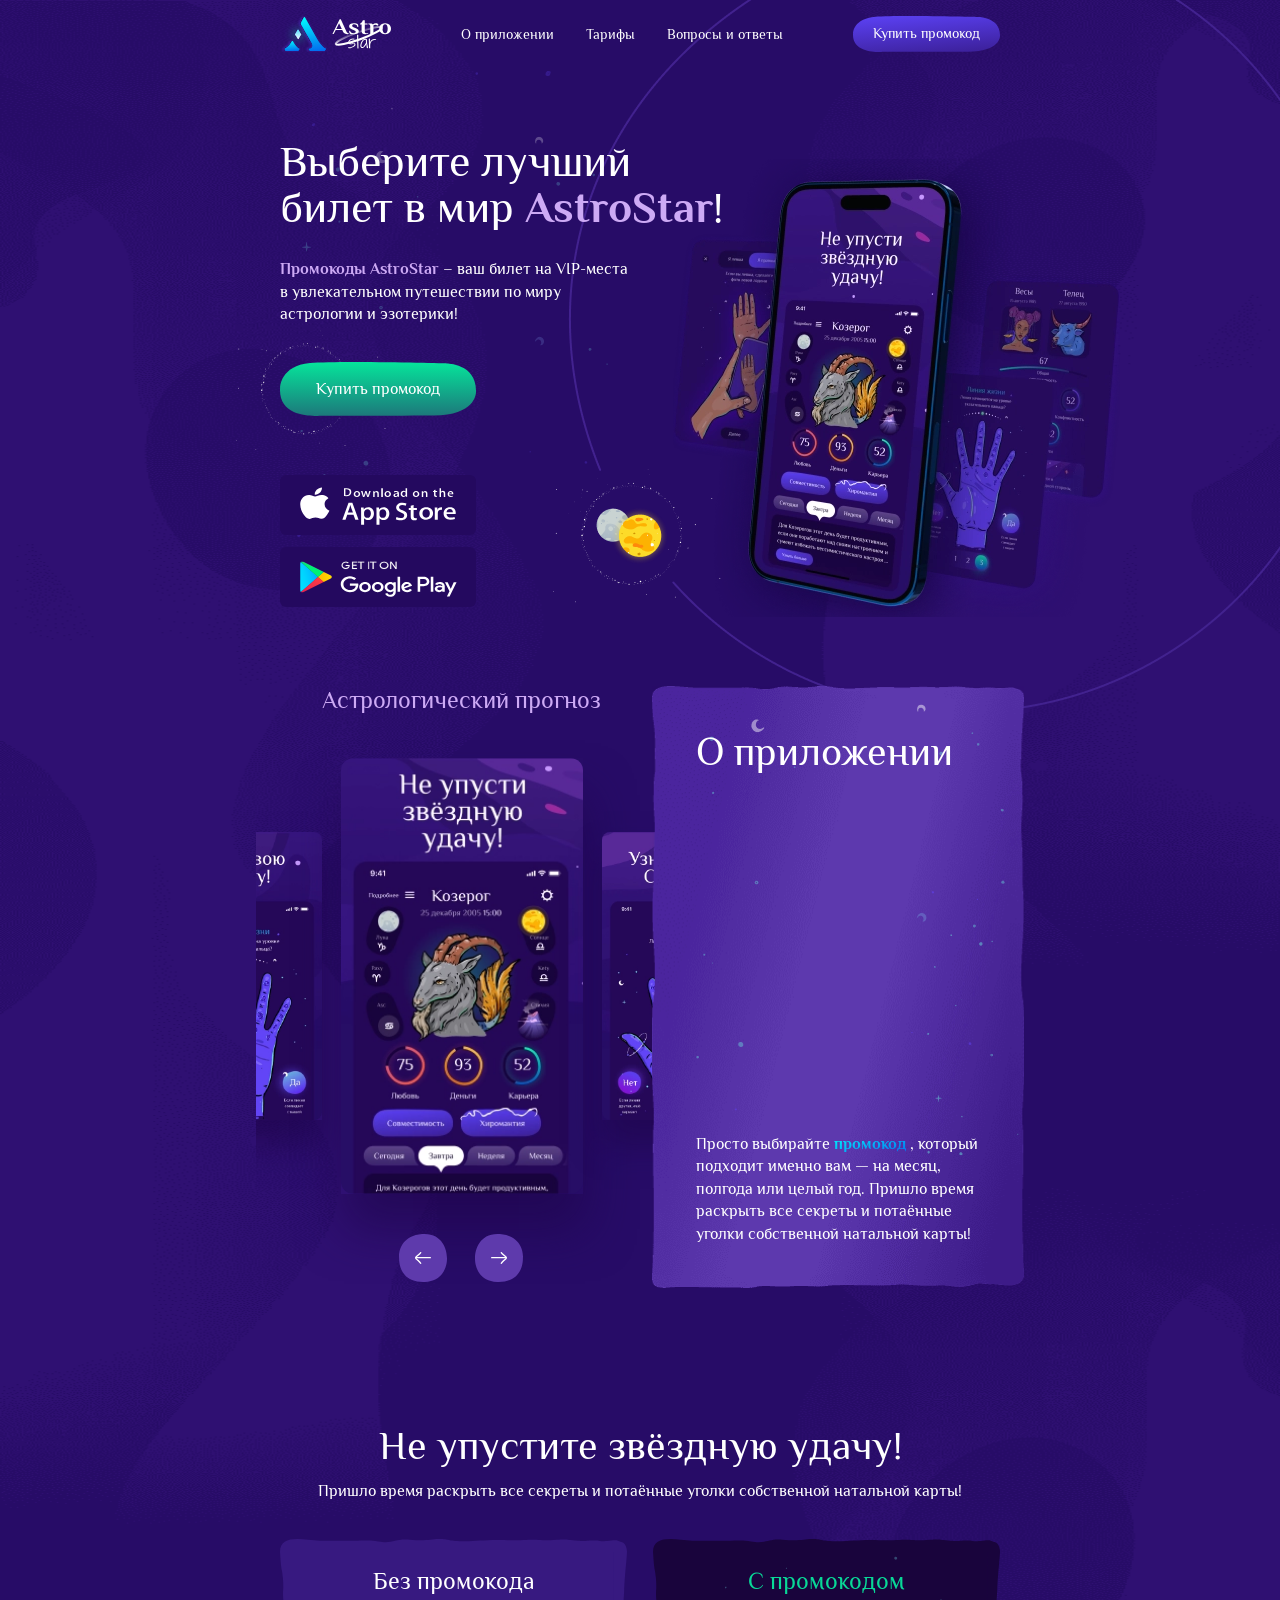
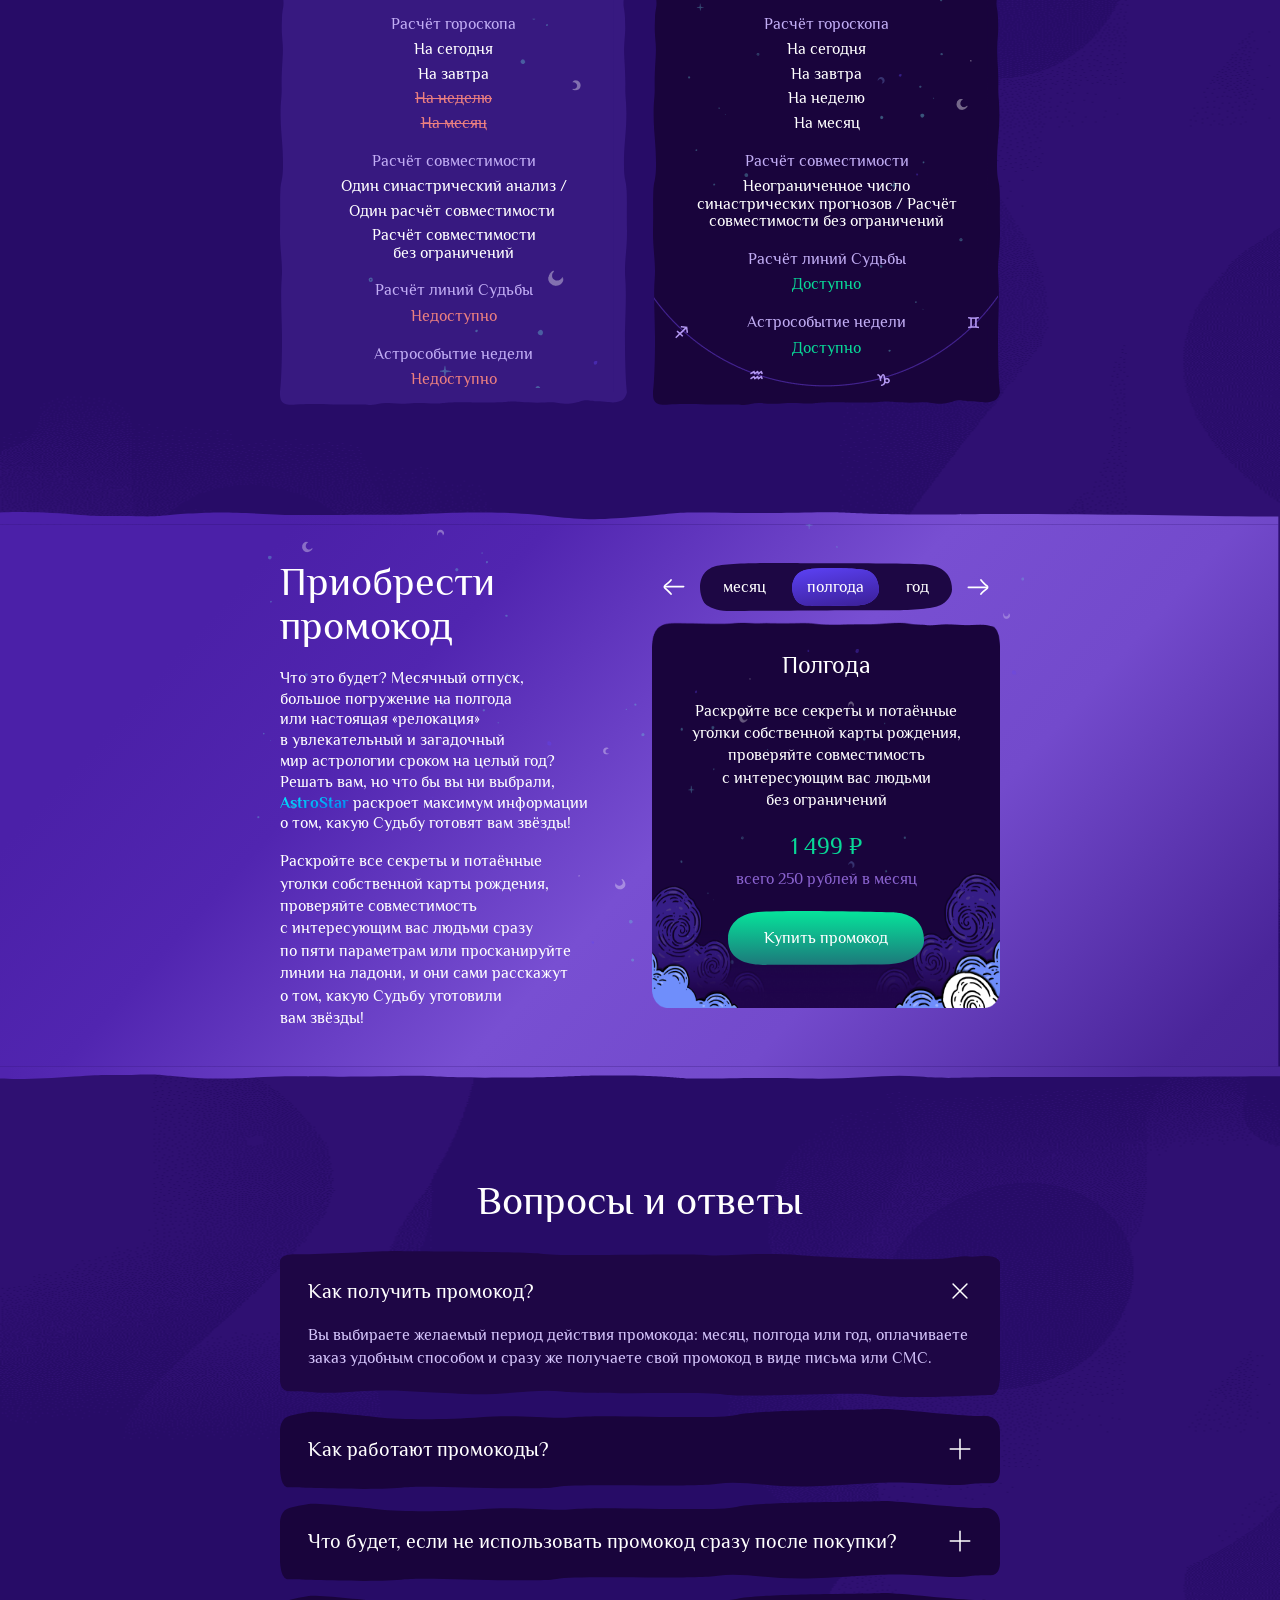
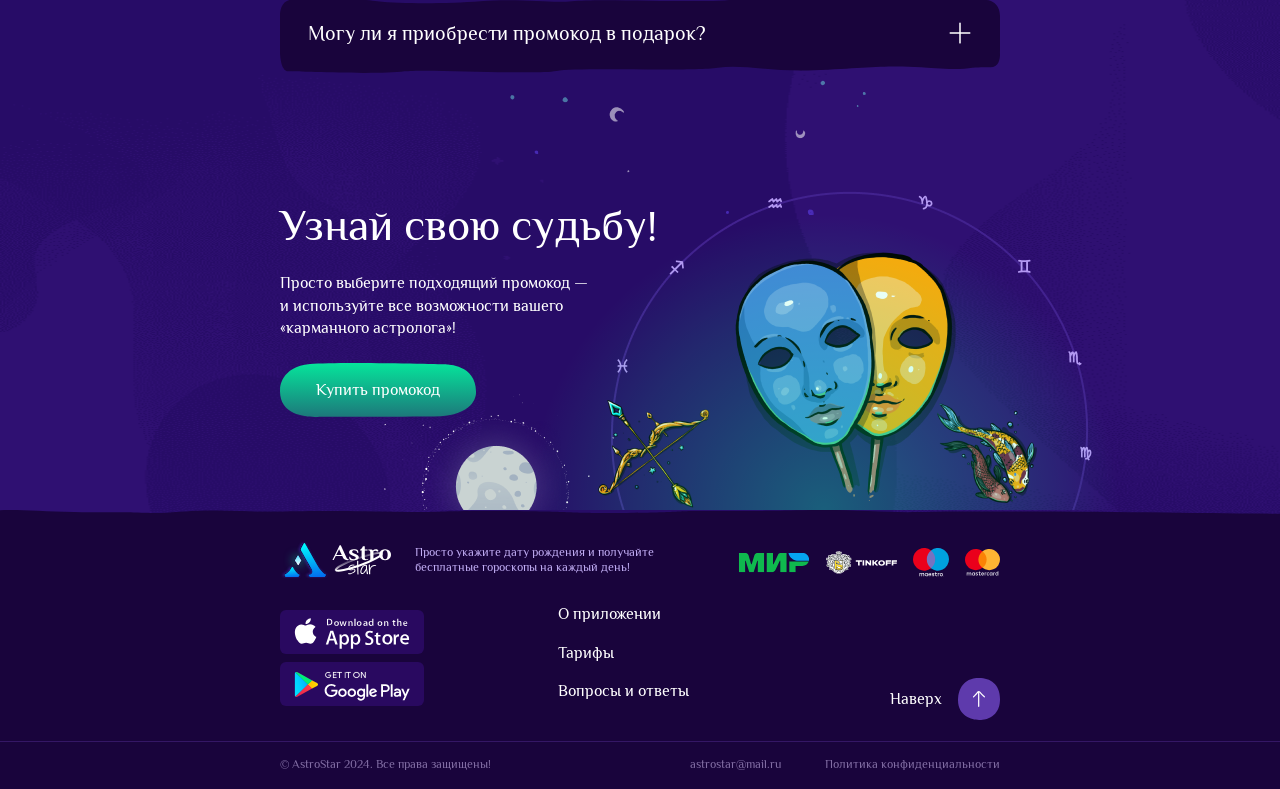
==== commit a3f59623: "animation, fixes" ====
--- a/prod/index.html
+++ b/prod/index.html
@@ -1,10 +1,10 @@
 <!DOCTYPE html>
-<html lang="en">
+<html lang="ru">
 
 <head>
   <meta charset="UTF-8">
   <meta name="viewport" content="width=device-width, initial-scale=1.0, maximum-scale=2, minimum-scale=1.0">
-  <meta name="author" content="Mark">
+  <meta name="author" content="Astrohelper">
   <meta name="description" content="Astrohelper">
   <meta http-equiv="X-UA-Compatible" content="ie=edge">
   <link rel="preload" href="statics/fonts/Philosopher-Regular.woff2" as="font" type="font/woff2" crossorigin="anonymous">
@@ -59,54 +59,60 @@
       </div>
     </div>
   </header>
-  <div class="cap-bg">
-    <div class="cap-bg__cont cont">
-      <picture class="cap-bg__stars">
-        <source srcset="statics/img/cap-bg/cap-bg-stars_320.png" media="(max-width: 1439px)">
-        <img class="cap-bg__stars-image" src="statics/img/cap-bg/cap-bg-stars.png" alt="">
-      </picture>
-    </div>
-  </div>
-  <div class="cap-bg__solar-wrap">
-    <div class="cap-bg__solar-cont cont">
-      <picture class="cap-bg__solar">
-        <source srcset="statics/img/cap-bg/cap-bg-solar_837.png" media="(max-width: 1439px)">
-        <img class="cap-bg__solar-image" src="statics/img/cap-bg/cap-bg-solar.png" alt="">
-      </picture>
-    </div>
-  </div>
   <main class="wrapper">
     <section class="cap">
-      <div class="cap__cont cont">
-        <div class="cap__area">
-          <h1 class="cap__title h1">Выберите лучший билет&nbsp;в&nbsp;мир <span class="purple">AstroStar</span>!</h1>
-          <div class="cap__text">
-            <span class="purple">Промокоды AstroStar</span>
-            – ваш билет на VIP-места в увлекательном путешествии по миру астрологии и эзотерики!
-          </div>
-          <div class="cap__button-box">
-            <picture class="cap__button-decor">
-              <source srcset="statics/img/cap/cap-button-decor_105.png" media="(max-width: 767px)">
-              <source srcset="statics/img/cap/cap-button-decor_131.png" media="(max-width: 1439px)">
-              <img class="cap__button-decor-image" src="statics/img/cap/cap-button-decor_180.png" alt="">
+      <div class="cap-bg">
+        <div class="cap-bg__cont cont">
+          <picture class="cap-bg__stars">
+            <source srcset="statics/img/cap/cap-bg-stars_320.png" media="(max-width: 1439px)">
+            <img class="cap-bg__stars-image" src="statics/img/cap/cap-bg-stars.png" alt="">
+          </picture>
+        </div>
+      </div>
+      <div class="cap-bg__solar-wrap">
+        <div class="cap-bg__solar-cont cont">
+          <picture class="cap-bg__solar">
+            <source srcset="statics/img/cap/cap-bg-solar_837.png" media="(max-width: 1439px)">
+            <img class="cap-bg__solar-image" src="statics/img/cap/cap-bg-solar.png" alt="">
+          </picture>
+          <picture class="cap-bg__solar-decor animation-rotate">
+            <source srcset="statics/img/cap/cap-bg-solar-decor_184.png" media="(max-width: 1439px)">
+            <img class="cap-bg__solar-decor-image" src="statics/img/cap/cap-bg-solar-decor.png" alt="">
+          </picture>
+        </div>
+      </div>
+      <div class="cap__wrap js-parallax-area">
+        <div class="cap__cont cont">
+          <div class="cap__area">
+            <h1 class="cap__title h1 animation-fade">Выберите лучший билет&nbsp;в&nbsp;мир <span class="purple">AstroStar</span>!</h1>
+            <div class="cap__text animation-fade">
+              <span class="purple">Промокоды AstroStar</span>
+              – ваш билет на VIP-места в увлекательном путешествии по миру астрологии и эзотерики!
+            </div>
+            <div class="cap__button-box">
+              <picture class="cap__button-decor animation-rotate">
+                <source srcset="statics/img/buttons/button-green-solar_135.png" media="(max-width: 767px)">
+                <source srcset="statics/img/buttons/button-green-solar_165.png" media="(max-width: 1439px)">
+                <img class="cap__button-decor-image" src="statics/img/buttons/button-green-solar.png" alt="">
+              </picture>
+              <a class="cap__button btn btn_green" href="#">Купить промокод</a>
+            </div>
+            <picture class="cap__picture" data-role="parallax-item" data-offset="20">
+              <source srcset="statics/img/cap/cap-1_326.webp 1x, statics/img/cap/cap-1_652.webp 2x" type="image/webp" media="(max-width: 767px)">
+              <source srcset="statics/img/cap/cap-1_447.webp" type="image/webp" media="(max-width: 1439px)">
+              <source srcset="statics/img/cap/cap-1_657.webp" type="image/webp">
+              <source srcset="statics/img/cap/cap-1_326.png 1x, statics/img/cap/cap-1_652.png 2x" type="image/png" media="(max-width: 767px)">
+              <source srcset="statics/img/cap/cap-1_447.png" media="(max-width: 1439px)">
+              <img class="cap__image" src="statics/img/cap/cap-1_657.png" alt="">
             </picture>
-            <a class="cap__button btn btn_green" href="#">Купить промокод</a>
-          </div>
-          <picture class="cap__picture">
-            <source srcset="statics/img/cap/cap-1_326.webp 1x, statics/img/cap/cap-1_652.webp 2x" type="image/webp" media="(max-width: 767px)">
-            <source srcset="statics/img/cap/cap-1_447.webp" media="(max-width: 1439px)">
-            <source srcset="statics/img/cap/cap-1_657.webp">
-            <source srcset="statics/img/cap/cap-1_326.png 1x, statics/img/cap/cap-1_652.png 2x" type="image/png" media="(max-width: 767px)">
-            <source srcset="statics/img/cap/cap-1_447.png" media="(max-width: 1439px)">
-            <img class="cap__image" src="statics/img/cap/cap-1_657.png" alt="">
-          </picture>
-          <div class="cap__apps">
-            <a class="cap__app" href="#" target="_blank">
-              <img class="cap__app-icon" src="statics/img/ic_app_store.svg" alt="">
-            </a>
-            <a class="cap__app" href="#" target="_blank">
-              <img class="cap__app-icon" src="statics/img/ic_google_app.svg" alt="">
-            </a>
+            <div class="cap__apps">
+              <a class="cap__app" href="#" target="_blank">
+                <img class="cap__app-icon" src="statics/img/ic_app_store.svg" alt="">
+              </a>
+              <a class="cap__app" href="#" target="_blank">
+                <img class="cap__app-icon" src="statics/img/ic_google_app.svg" alt="">
+              </a>
+            </div>
           </div>
         </div>
       </div>
@@ -115,7 +121,7 @@
       <div class="about__cont cont">
         <div class="about__area">
           <div class="about__left">
-            <h3 class="about__title h3">Астрологический прогноз</h3>
+            <h3 class="about__title h3 animation-fade">Астрологический прогноз</h3>
             <div class="about__slider" data-element="about-slider">
               <div class="about__wrapper swiper-wrapper">
                 <div class="about__slide swiper-slide">
@@ -167,19 +173,19 @@
           </div>
           <div class="about__right">
             <div class="about__box" id="about">
-              <h2 class="about__headline h2">О приложении</h2>
-              <p class="about__text text">
+              <h2 class="about__headline h2 animation-fade">О приложении</h2>
+              <p class="about__text text animation-fade">
                 Приложение AstroStar – это всегда актуальные персональные гороскопы на каждый день.
                 А специальный
                 <span class="blue">промокод</span>
                 превращает его в полноценного персонального астролога!
               </p>
-              <p class="about__text text">
+              <p class="about__text text animation-fade">
                 Добавьте к прогнозу на день или два гороскоп на неделю и даже на целый месяц! Прочтите, какие тайны
                 скрывают линии на вашей ладони, проверьте совместимость с любым человеком и заранее узнавайте обо всех
                 самых важных и влияющих на вас звёздных аспектах.
               </p>
-              <p class="about__text text">
+              <p class="about__text text animation-fade">
                 Просто выбирайте
                 <span class="blue">промокод</span>
                 , который подходит именно вам — на месяц, полгода или целый год. Пришло время
@@ -192,8 +198,8 @@
     </section>
     <section class="rates" id="rates">
       <div class="rates__cont cont">
-        <h2 class="rates__title h2">Не упустите звёздную&nbsp;удачу!</h2>
-        <div class="rates__subtitle text">Пришло время раскрыть все секреты и потаённые уголки собственной натальной карты!</div>
+        <h2 class="rates__title h2 animation-fade">Не упустите звёздную&nbsp;удачу!</h2>
+        <div class="rates__subtitle text animation-fade">Пришло время раскрыть все секреты и потаённые уголки собственной натальной карты!</div>
         <div class="rates__wrap">
           <div class="rates__area rates__area_left">
             <h3 class="rates__headline h3">Без промокода</h3>
@@ -249,14 +255,14 @@
       <div class="promo__cont cont">
         <div class="promo__wrap">
           <div class="promo__box">
-            <h2 class="promo__title h2">Приобрести промокод</h2>
-            <p class="promo__text text">
+            <h2 class="promo__title h2 animation-fade">Приобрести промокод</h2>
+            <p class="promo__text text animation-fade">
               Что это будет? Месячный отпуск, большое погружение на полгода или настоящая «релокация» в увлекательный
               и загадочный мир астрологии сроком на целый год? Решать вам, но что бы вы ни выбрали,
               <span class="blue">AstroStar</span>
               раскроет максимум информации о том, какую Судьбу готовят вам звёзды!
             </p>
-            <p class="promo__text text">
+            <p class="promo__text text animation-fade">
               Раскройте все секреты и потаённые уголки собственной карты рождения, проверяйте совместимость
               с интересующим вас людьми сразу по пяти параметрам или просканируйте линии на ладони, и они сами расскажут
               о том, какую Судьбу уготовили вам звёзды!
@@ -267,6 +273,7 @@
               <div class="promo__line">
                 <button class="promo__nav promo__nav_left"></button>
                 <div class="promo__tabs">
+                  <div class="promo__highlight" data-element="promo-highlight"></div>
                   <button class="promo__tab text" data-element="promo-tab" data-id="0">месяц</button>
                   <button class="promo__tab promo__tab_active text" data-element="promo-tab" data-id="1">полгода</button>
                   <button class="promo__tab text" data-element="promo-tab" data-id="2">год</button>
@@ -282,7 +289,14 @@
                   </div>
                   <div class="promo__price h3">500 ₽</div>
                   <div class="promo__note text">всего 250 рублей в месяц</div>
-                  <button class="promo__button btn btn_green">Купить промокод</button>
+                  <div class="promo__button-box">
+                    <picture class="promo__button-decor animation-rotate">
+                      <source srcset="statics/img/buttons/button-green-solar_135.png" media="(max-width: 767px)">
+                      <source srcset="statics/img/buttons/button-green-solar_165.png" media="(max-width: 1439px)">
+                      <img class="promo__button-decor-image" src="statics/img/buttons/button-green-solar.png" alt="">
+                    </picture>
+                    <a class="promo__button btn btn_green">Купить промокод</a>
+                  </div>
                 </div>
                 <div class="promo__slide swiper-slide">
                   <div class="promo__headline h3">Полгода</div>
@@ -292,7 +306,14 @@
                   </div>
                   <div class="promo__price h3">1 499 ₽</div>
                   <div class="promo__note text">всего 250 рублей в месяц</div>
-                  <button class="promo__button btn btn_green">Купить промокод</button>
+                  <div class="promo__button-box">
+                    <picture class="promo__button-decor animation-rotate">
+                      <source srcset="statics/img/buttons/button-green-solar_135.png" media="(max-width: 767px)">
+                      <source srcset="statics/img/buttons/button-green-solar_165.png" media="(max-width: 1439px)">
+                      <img class="promo__button-decor-image" src="statics/img/buttons/button-green-solar.png" alt="">
+                    </picture>
+                    <a class="promo__button btn btn_green">Купить промокод</a>
+                  </div>
                 </div>
                 <div class="promo__slide swiper-slide">
                   <div class="promo__headline h3">Год</div>
@@ -302,7 +323,14 @@
                   </div>
                   <div class="promo__price h3">5 000 ₽</div>
                   <div class="promo__note text">всего 250 рублей в месяц</div>
-                  <button class="promo__button btn btn_green">Купить промокод</button>
+                  <div class="promo__button-box">
+                    <picture class="promo__button-decor animation-rotate">
+                      <source srcset="statics/img/buttons/button-green-solar_135.png" media="(max-width: 767px)">
+                      <source srcset="statics/img/buttons/button-green-solar_165.png" media="(max-width: 1439px)">
+                      <img class="promo__button-decor-image" src="statics/img/buttons/button-green-solar.png" alt="">
+                    </picture>
+                    <a class="promo__button btn btn_green">Купить промокод</a>
+                  </div>
                 </div>
               </div>
             </div>
@@ -318,7 +346,7 @@
             <source srcset="statics/img/faq/faq-stars_384.png" media="(max-width: 1439px)">
             <img class="faq__image" src="statics/img/faq/faq-stars.png" alt="">
           </picture>
-          <h2 class="faq__title h2">Вопросы и ответы</h2>
+          <h2 class="faq__title h2 animation-fade">Вопросы и ответы</h2>
           <div class="faq__box faq__box_active">
             <div class="faq__top h4" data-element="faq-top">Как получить промокод?</div>
             <div class="faq__content text">
@@ -350,11 +378,33 @@
         </div>
       </div>
     </section>
-    <section class="order">
+    <section class="order js-parallax-area">
       <div class="order__cont cont">
+        <picture class="order__zodiac-1" data-role="parallax-item" data-offset="20">
+          <source srcset="statics/img/order/order-zodiac-1.webp" type="image/webp" media="(max-width: 1439px)">
+          <img class="order__zodiac-1-img" src="statics/img/order/order-zodiac-1.png" alt="" loading="lazy">
+        </picture>
+        <picture class="order__zodiac-2" data-role="parallax-item" data-offset="40">
+          <source srcset="statics/img/order/order-zodiac-2.webp" type="image/webp" media="(max-width: 1439px)">
+          <img class="order__zodiac-2-img" src="statics/img/order/order-zodiac-2.png" alt="" loading="lazy">
+        </picture>
+        <picture class="order__zodiac-3" data-role="parallax-item" data-offset="20">
+          <source srcset="statics/img/order/order-zodiac-3.webp" type="image/webp" media="(max-width: 1439px)">
+          <img class="order__zodiac-3-img" src="statics/img/order/order-zodiac-3.png" alt="" loading="lazy">
+        </picture>
+        <div class="order__solar">
+          <picture class="order__circle animation-rotate">
+            <source srcset="statics/img/order/order-circle_270.png" media="(max-width: 1439px)">
+            <img class="order__circle-img" src="statics/img/order/order-circle.png" alt="" loading="lazy">
+          </picture>
+          <picture class="order__moon">
+            <source srcset="statics/img/order/order-moon_130.png" media="(max-width: 1439px)">
+            <img class="order__moon-img" src="statics/img/order/order-moon.png" alt="" loading="lazy">
+          </picture>
+        </div>
         <div class="order__area">
-          <h2 class="order__title h1">Узнай свою судьбу!</h2>
-          <p class="order__text text">Просто выберите подходящий промокод — и используйте все возможности вашего «карманного астролога»!</p>
+          <h2 class="order__title h1 animation-fade">Узнай свою судьбу!</h2>
+          <p class="order__text text animation-fade">Просто выберите подходящий промокод — и используйте все возможности вашего «карманного астролога»!</p>
           <a class="order__button btn btn_green" href="#">Купить промокод</a>
         </div>
       </div>
--- a/prod/statics/css/main.css
+++ b/prod/statics/css/main.css
@@ -1 +1 @@
-@font-face{font-family:swiper-icons;src:url('data:application/font-woff;charset=utf-8;base64, [base64]//wADZ2x5ZgAAAywAAADMAAAD2MHtryVoZWFkAAABbAAAADAAAAA2E2+eoWhoZWEAAAGcAAAAHwAAACQC9gDzaG10eAAAAigAAAAZAAAArgJkABFsb2NhAAAC0AAAAFoAAABaFQAUGG1heHAAAAG8AAAAHwAAACAAcABAbmFtZQAAA/gAAAE5AAACXvFdBwlwb3N0AAAFNAAAAGIAAACE5s74hXjaY2BkYGAAYpf5Hu/j+W2+MnAzMYDAzaX6QjD6/4//Bxj5GA8AuRwMYGkAPywL13jaY2BkYGA88P8Agx4j+/8fQDYfA1AEBWgDAIB2BOoAeNpjYGRgYNBh4GdgYgABEMnIABJzYNADCQAACWgAsQB42mNgYfzCOIGBlYGB0YcxjYGBwR1Kf2WQZGhhYGBiYGVmgAFGBiQQkOaawtDAoMBQxXjg/wEGPcYDDA4wNUA2CCgwsAAAO4EL6gAAeNpj2M0gyAACqxgGNWBkZ2D4/wMA+xkDdgAAAHjaY2BgYGaAYBkGRgYQiAHyGMF8FgYHIM3DwMHABGQrMOgyWDLEM1T9/w8UBfEMgLzE////P/5//f/V/xv+r4eaAAeMbAxwIUYmIMHEgKYAYjUcsDAwsLKxc3BycfPw8jEQA/[base64]/uznmfPFBNODM2K7MTQ45YEAZqGP81AmGGcF3iPqOop0r1SPTaTbVkfUe4HXj97wYE+yNwWYxwWu4v1ugWHgo3S1XdZEVqWM7ET0cfnLGxWfkgR42o2PvWrDMBSFj/IHLaF0zKjRgdiVMwScNRAoWUoH78Y2icB/yIY09An6AH2Bdu/UB+yxopYshQiEvnvu0dURgDt8QeC8PDw7Fpji3fEA4z/PEJ6YOB5hKh4dj3EvXhxPqH/SKUY3rJ7srZ4FZnh1PMAtPhwP6fl2PMJMPDgeQ4rY8YT6Gzao0eAEA409DuggmTnFnOcSCiEiLMgxCiTI6Cq5DZUd3Qmp10vO0LaLTd2cjN4fOumlc7lUYbSQcZFkutRG7g6JKZKy0RmdLY680CDnEJ+UMkpFFe1RN7nxdVpXrC4aTtnaurOnYercZg2YVmLN/d/gczfEimrE/fs/bOuq29Zmn8tloORaXgZgGa78yO9/cnXm2BpaGvq25Dv9S4E9+5SIc9PqupJKhYFSSl47+Qcr1mYNAAAAeNptw0cKwkAAAMDZJA8Q7OUJvkLsPfZ6zFVERPy8qHh2YER+3i/BP83vIBLLySsoKimrqKqpa2hp6+jq6RsYGhmbmJqZSy0sraxtbO3sHRydnEMU4uR6yx7JJXveP7WrDycAAAAAAAH//wACeNpjYGRgYOABYhkgZgJCZgZNBkYGLQZtIJsFLMYAAAw3ALgAeNolizEKgDAQBCchRbC2sFER0YD6qVQiBCv/H9ezGI6Z5XBAw8CBK/m5iQQVauVbXLnOrMZv2oLdKFa8Pjuru2hJzGabmOSLzNMzvutpB3N42mNgZGBg4GKQYzBhYMxJLMlj4GBgAYow/P/PAJJhLM6sSoWKfWCAAwDAjgbRAAB42mNgYGBkAIIbCZo5IPrmUn0hGA0AO8EFTQAA');font-weight:400;font-style:normal}:root{--swiper-theme-color:#007aff;--swiper-navigation-size:44px}.swiper{margin-left:auto;margin-right:auto;position:relative;overflow:hidden;list-style:none;padding:0;z-index:1}.swiper-vertical>.swiper-wrapper{flex-direction:column}.swiper-wrapper{position:relative;width:100%;height:100%;z-index:1;display:flex;transition-property:transform;box-sizing:content-box}.swiper-android .swiper-slide,.swiper-wrapper{transform:translate3d(0,0,0)}.swiper-pointer-events{touch-action:pan-y}.swiper-pointer-events.swiper-vertical{touch-action:pan-x}.swiper-slide{flex-shrink:0;width:100%;height:100%;position:relative;transition-property:transform}.swiper-slide-invisible-blank{visibility:hidden}.swiper-autoheight,.swiper-autoheight .swiper-slide{height:auto}.swiper-autoheight .swiper-wrapper{align-items:flex-start;transition-property:transform,height}.swiper-backface-hidden .swiper-slide{transform:translateZ(0);-webkit-backface-visibility:hidden;backface-visibility:hidden}.swiper-3d,.swiper-3d.swiper-css-mode .swiper-wrapper{perspective:1200px}.swiper-3d .swiper-cube-shadow,.swiper-3d .swiper-slide,.swiper-3d .swiper-slide-shadow,.swiper-3d .swiper-slide-shadow-bottom,.swiper-3d .swiper-slide-shadow-left,.swiper-3d .swiper-slide-shadow-right,.swiper-3d .swiper-slide-shadow-top,.swiper-3d .swiper-wrapper{transform-style:preserve-3d}.swiper-3d .swiper-slide-shadow,.swiper-3d .swiper-slide-shadow-bottom,.swiper-3d .swiper-slide-shadow-left,.swiper-3d .swiper-slide-shadow-right,.swiper-3d .swiper-slide-shadow-top{position:absolute;left:0;top:0;width:100%;height:100%;pointer-events:none;z-index:10}.swiper-3d .swiper-slide-shadow{background:rgba(0,0,0,.15)}.swiper-3d .swiper-slide-shadow-left{background-image:linear-gradient(to left,rgba(0,0,0,.5),rgba(0,0,0,0))}.swiper-3d .swiper-slide-shadow-right{background-image:linear-gradient(to right,rgba(0,0,0,.5),rgba(0,0,0,0))}.swiper-3d .swiper-slide-shadow-top{background-image:linear-gradient(to top,rgba(0,0,0,.5),rgba(0,0,0,0))}.swiper-3d .swiper-slide-shadow-bottom{background-image:linear-gradient(to bottom,rgba(0,0,0,.5),rgba(0,0,0,0))}.swiper-css-mode>.swiper-wrapper{overflow:auto;scrollbar-width:none;-ms-overflow-style:none}.swiper-css-mode>.swiper-wrapper::-webkit-scrollbar{display:none}.swiper-css-mode>.swiper-wrapper>.swiper-slide{scroll-snap-align:start start}.swiper-horizontal.swiper-css-mode>.swiper-wrapper{scroll-snap-type:x mandatory}.swiper-vertical.swiper-css-mode>.swiper-wrapper{scroll-snap-type:y mandatory}.swiper-centered>.swiper-wrapper::before{content:'';flex-shrink:0;order:9999}.swiper-centered.swiper-horizontal>.swiper-wrapper>.swiper-slide:first-child{margin-inline-start:var(--swiper-centered-offset-before)}.swiper-centered.swiper-horizontal>.swiper-wrapper::before{height:100%;min-height:1px;width:var(--swiper-centered-offset-after)}.swiper-centered.swiper-vertical>.swiper-wrapper>.swiper-slide:first-child{margin-block-start:var(--swiper-centered-offset-before)}.swiper-centered.swiper-vertical>.swiper-wrapper::before{width:100%;min-width:1px;height:var(--swiper-centered-offset-after)}.swiper-centered>.swiper-wrapper>.swiper-slide{scroll-snap-align:center center;scroll-snap-stop:always}.swiper-virtual .swiper-slide{-webkit-backface-visibility:hidden;transform:translateZ(0)}.swiper-virtual.swiper-css-mode .swiper-wrapper::after{content:'';position:absolute;left:0;top:0;pointer-events:none}.swiper-virtual.swiper-css-mode.swiper-horizontal .swiper-wrapper::after{height:1px;width:var(--swiper-virtual-size)}.swiper-virtual.swiper-css-mode.swiper-vertical .swiper-wrapper::after{width:1px;height:var(--swiper-virtual-size)}.swiper-button-next,.swiper-button-prev{position:absolute;top:50%;width:calc(var(--swiper-navigation-size)/ 44 * 27);height:var(--swiper-navigation-size);margin-top:calc(0px - (var(--swiper-navigation-size)/ 2));z-index:10;cursor:pointer;display:flex;align-items:center;justify-content:center;color:var(--swiper-navigation-color,var(--swiper-theme-color))}.swiper-button-next.swiper-button-disabled,.swiper-button-prev.swiper-button-disabled{opacity:.35;cursor:auto;pointer-events:none}.swiper-button-next.swiper-button-hidden,.swiper-button-prev.swiper-button-hidden{opacity:0;cursor:auto;pointer-events:none}.swiper-navigation-disabled .swiper-button-next,.swiper-navigation-disabled .swiper-button-prev{display:none!important}.swiper-button-next:after,.swiper-button-prev:after{font-family:swiper-icons;font-size:var(--swiper-navigation-size);text-transform:none!important;letter-spacing:0;font-variant:initial;line-height:1}.swiper-button-prev,.swiper-rtl .swiper-button-next{left:10px;right:auto}.swiper-button-prev:after,.swiper-rtl .swiper-button-next:after{content:'prev'}.swiper-button-next,.swiper-rtl .swiper-button-prev{right:10px;left:auto}.swiper-button-next:after,.swiper-rtl .swiper-button-prev:after{content:'next'}.swiper-button-lock{display:none}.swiper-pagination{position:absolute;text-align:center;transition:opacity .3s;transform:translate3d(0,0,0);z-index:10}.swiper-pagination.swiper-pagination-hidden{opacity:0}.swiper-pagination-disabled>.swiper-pagination,.swiper-pagination.swiper-pagination-disabled{display:none!important}.swiper-horizontal>.swiper-pagination-bullets,.swiper-pagination-bullets.swiper-pagination-horizontal,.swiper-pagination-custom,.swiper-pagination-fraction{bottom:10px;left:0;width:100%}.swiper-pagination-bullets-dynamic{overflow:hidden;font-size:0}.swiper-pagination-bullets-dynamic .swiper-pagination-bullet{transform:scale(.33);position:relative}.swiper-pagination-bullets-dynamic .swiper-pagination-bullet-active,.swiper-pagination-bullets-dynamic .swiper-pagination-bullet-active-main{transform:scale(1)}.swiper-pagination-bullets-dynamic .swiper-pagination-bullet-active-prev{transform:scale(.66)}.swiper-pagination-bullets-dynamic .swiper-pagination-bullet-active-prev-prev{transform:scale(.33)}.swiper-pagination-bullets-dynamic .swiper-pagination-bullet-active-next{transform:scale(.66)}.swiper-pagination-bullets-dynamic .swiper-pagination-bullet-active-next-next{transform:scale(.33)}.swiper-pagination-bullet{width:var(--swiper-pagination-bullet-width,var(--swiper-pagination-bullet-size,8px));height:var(--swiper-pagination-bullet-height,var(--swiper-pagination-bullet-size,8px));display:inline-block;border-radius:50%;background:var(--swiper-pagination-bullet-inactive-color,#000);opacity:var(--swiper-pagination-bullet-inactive-opacity,.2)}button.swiper-pagination-bullet{border:none;margin:0;padding:0;box-shadow:none;-webkit-appearance:none;appearance:none}.swiper-pagination-clickable .swiper-pagination-bullet{cursor:pointer}.swiper-pagination-bullet:only-child{display:none!important}.swiper-pagination-bullet-active{opacity:var(--swiper-pagination-bullet-opacity,1);background:var(--swiper-pagination-color,var(--swiper-theme-color))}.swiper-pagination-vertical.swiper-pagination-bullets,.swiper-vertical>.swiper-pagination-bullets{right:10px;top:50%;transform:translate3d(0,-50%,0)}.swiper-pagination-vertical.swiper-pagination-bullets .swiper-pagination-bullet,.swiper-vertical>.swiper-pagination-bullets .swiper-pagination-bullet{margin:var(--swiper-pagination-bullet-vertical-gap,6px) 0;display:block}.swiper-pagination-vertical.swiper-pagination-bullets.swiper-pagination-bullets-dynamic,.swiper-vertical>.swiper-pagination-bullets.swiper-pagination-bullets-dynamic{top:50%;transform:translateY(-50%);width:8px}.swiper-pagination-vertical.swiper-pagination-bullets.swiper-pagination-bullets-dynamic .swiper-pagination-bullet,.swiper-vertical>.swiper-pagination-bullets.swiper-pagination-bullets-dynamic .swiper-pagination-bullet{display:inline-block;transition:transform .2s,top .2s}.swiper-horizontal>.swiper-pagination-bullets .swiper-pagination-bullet,.swiper-pagination-horizontal.swiper-pagination-bullets .swiper-pagination-bullet{margin:0 var(--swiper-pagination-bullet-horizontal-gap,4px)}.swiper-horizontal>.swiper-pagination-bullets.swiper-pagination-bullets-dynamic,.swiper-pagination-horizontal.swiper-pagination-bullets.swiper-pagination-bullets-dynamic{left:50%;transform:translateX(-50%);white-space:nowrap}.swiper-horizontal>.swiper-pagination-bullets.swiper-pagination-bullets-dynamic .swiper-pagination-bullet,.swiper-pagination-horizontal.swiper-pagination-bullets.swiper-pagination-bullets-dynamic .swiper-pagination-bullet{transition:transform .2s,left .2s}.swiper-horizontal.swiper-rtl>.swiper-pagination-bullets-dynamic .swiper-pagination-bullet{transition:transform .2s,right .2s}.swiper-pagination-progressbar{background:rgba(0,0,0,.25);position:absolute}.swiper-pagination-progressbar .swiper-pagination-progressbar-fill{background:var(--swiper-pagination-color,var(--swiper-theme-color));position:absolute;left:0;top:0;width:100%;height:100%;transform:scale(0);transform-origin:left top}.swiper-rtl .swiper-pagination-progressbar .swiper-pagination-progressbar-fill{transform-origin:right top}.swiper-horizontal>.swiper-pagination-progressbar,.swiper-pagination-progressbar.swiper-pagination-horizontal,.swiper-pagination-progressbar.swiper-pagination-vertical.swiper-pagination-progressbar-opposite,.swiper-vertical>.swiper-pagination-progressbar.swiper-pagination-progressbar-opposite{width:100%;height:4px;left:0;top:0}.swiper-horizontal>.swiper-pagination-progressbar.swiper-pagination-progressbar-opposite,.swiper-pagination-progressbar.swiper-pagination-horizontal.swiper-pagination-progressbar-opposite,.swiper-pagination-progressbar.swiper-pagination-vertical,.swiper-vertical>.swiper-pagination-progressbar{width:4px;height:100%;left:0;top:0}.swiper-pagination-lock{display:none}.swiper-scrollbar{border-radius:10px;position:relative;-ms-touch-action:none;background:rgba(0,0,0,.1)}.swiper-scrollbar-disabled>.swiper-scrollbar,.swiper-scrollbar.swiper-scrollbar-disabled{display:none!important}.swiper-horizontal>.swiper-scrollbar,.swiper-scrollbar.swiper-scrollbar-horizontal{position:absolute;left:1%;bottom:3px;z-index:50;height:5px;width:98%}.swiper-scrollbar.swiper-scrollbar-vertical,.swiper-vertical>.swiper-scrollbar{position:absolute;right:3px;top:1%;z-index:50;width:5px;height:98%}.swiper-scrollbar-drag{height:100%;width:100%;position:relative;background:rgba(0,0,0,.5);border-radius:10px;left:0;top:0}.swiper-scrollbar-cursor-drag{cursor:move}.swiper-scrollbar-lock{display:none}.swiper-zoom-container{width:100%;height:100%;display:flex;justify-content:center;align-items:center;text-align:center}.swiper-zoom-container>canvas,.swiper-zoom-container>img,.swiper-zoom-container>svg{max-width:100%;max-height:100%;object-fit:contain}.swiper-slide-zoomed{cursor:move}.swiper-lazy-preloader{width:42px;height:42px;position:absolute;left:50%;top:50%;margin-left:-21px;margin-top:-21px;z-index:10;transform-origin:50%;box-sizing:border-box;border:4px solid var(--swiper-preloader-color,var(--swiper-theme-color));border-radius:50%;border-top-color:transparent}.swiper-watch-progress .swiper-slide-visible .swiper-lazy-preloader,.swiper:not(.swiper-watch-progress) .swiper-lazy-preloader{animation:1s linear infinite swiper-preloader-spin}.swiper-lazy-preloader-white{--swiper-preloader-color:#fff}.swiper-lazy-preloader-black{--swiper-preloader-color:#000}@keyframes swiper-preloader-spin{0%{transform:rotate(0)}100%{transform:rotate(360deg)}}.swiper .swiper-notification{position:absolute;left:0;top:0;pointer-events:none;opacity:0;z-index:-1000}.swiper-free-mode>.swiper-wrapper{transition-timing-function:ease-out;margin:0 auto}.swiper-grid>.swiper-wrapper{flex-wrap:wrap}.swiper-grid-column>.swiper-wrapper{flex-wrap:wrap;flex-direction:column}.swiper-fade.swiper-free-mode .swiper-slide{transition-timing-function:ease-out}.swiper-fade .swiper-slide{pointer-events:none;transition-property:opacity}.swiper-fade .swiper-slide .swiper-slide{pointer-events:none}.swiper-fade .swiper-slide-active,.swiper-fade .swiper-slide-active .swiper-slide-active{pointer-events:auto}.swiper-cube{overflow:visible}.swiper-cube .swiper-slide{pointer-events:none;-webkit-backface-visibility:hidden;backface-visibility:hidden;z-index:1;visibility:hidden;transform-origin:0 0;width:100%;height:100%}.swiper-cube .swiper-slide .swiper-slide{pointer-events:none}.swiper-cube.swiper-rtl .swiper-slide{transform-origin:100% 0}.swiper-cube .swiper-slide-active,.swiper-cube .swiper-slide-active .swiper-slide-active{pointer-events:auto}.swiper-cube .swiper-slide-active,.swiper-cube .swiper-slide-next,.swiper-cube .swiper-slide-next+.swiper-slide,.swiper-cube .swiper-slide-prev{pointer-events:auto;visibility:visible}.swiper-cube .swiper-slide-shadow-bottom,.swiper-cube .swiper-slide-shadow-left,.swiper-cube .swiper-slide-shadow-right,.swiper-cube .swiper-slide-shadow-top{z-index:0;-webkit-backface-visibility:hidden;backface-visibility:hidden}.swiper-cube .swiper-cube-shadow{position:absolute;left:0;bottom:0;width:100%;height:100%;opacity:.6;z-index:0}.swiper-cube .swiper-cube-shadow:before{content:'';background:#000;position:absolute;left:0;top:0;bottom:0;right:0;filter:blur(50px)}.swiper-flip{overflow:visible}.swiper-flip .swiper-slide{pointer-events:none;-webkit-backface-visibility:hidden;backface-visibility:hidden;z-index:1}.swiper-flip .swiper-slide .swiper-slide{pointer-events:none}.swiper-flip .swiper-slide-active,.swiper-flip .swiper-slide-active .swiper-slide-active{pointer-events:auto}.swiper-flip .swiper-slide-shadow-bottom,.swiper-flip .swiper-slide-shadow-left,.swiper-flip .swiper-slide-shadow-right,.swiper-flip .swiper-slide-shadow-top{z-index:0;-webkit-backface-visibility:hidden;backface-visibility:hidden}.swiper-creative .swiper-slide{-webkit-backface-visibility:hidden;backface-visibility:hidden;overflow:hidden;transition-property:transform,opacity,height}.swiper-cards{overflow:visible}.swiper-cards .swiper-slide{transform-origin:center bottom;-webkit-backface-visibility:hidden;backface-visibility:hidden;overflow:hidden}@font-face{font-family:Philosopher;src:url(../fonts/Philosopher-Regular.woff2) format("woff2"),url(../fonts/Philosopher-Regular.woff) format("woff");font-weight:400;font-style:normal;font-display:block}@font-face{font-family:Philosopher;src:url(../fonts/Philosopher-Bold.woff2) format("woff2"),url(../fonts/Philosopher-Bold.woff) format("woff");font-weight:700;font-style:normal;font-display:block}*{margin:0;outline:0;box-sizing:border-box;padding:0;font-family:Philosopher,sans-serif}html{scroll-behavior:smooth}body{position:relative;display:flex;flex-direction:column;min-width:320px;min-height:100vh;overflow-y:scroll;color:#fff;overscroll-behavior-y:contain;background-color:#260c65}picture{display:block}img{display:block;width:100%;height:auto}li{list-style-type:none}a{color:inherit;cursor:pointer}button{-webkit-user-select:none;-moz-user-select:none;user-select:none;cursor:pointer;background-color:transparent;border:none}.body_index{background-image:url(../img/body/body-bg-index.png);background-size:100% 100%;background-repeat:no-repeat;background-position:top}.body_policy{background-image:url(../img/body/body-bg-policy.png);background-size:100% 100%;background-repeat:no-repeat;background-position:top}.wrapper{position:relative;z-index:2;flex-grow:1;display:flex;flex-direction:column}.cont{margin:0 auto;width:100%;max-width:1440px;padding:0 72px}.h1{font-size:68px;line-height:105%;font-weight:400}.h2{font-size:48px;line-height:120%;font-weight:400}.h3{font-size:36px;line-height:120%;font-weight:400}.h4{font-size:24px;line-height:120%}.h5{font-size:20px;line-height:110%}.text{font-size:20px;line-height:140%}.text-small{font-size:14px;line-height:130%}.purple{color:#cdaaf5;font-weight:700}.blue{font-weight:700;background-color:#01fbfe;background-image:linear-gradient(165deg,#01fbfe 0,#0271f0 100%);background-clip:text;-webkit-background-clip:text;-webkit-text-fill-color:transparent}.slider-nav-next,.slider-nav-prev{width:42px;height:42px;display:flex;align-items:center;justify-content:center;background-image:url(../img/ic_nav_arrow_bg.svg);background-size:100% 100%;background-repeat:no-repeat;background-position:center center;transition-duration:.3s;transition-property:background}.slider-nav-next::before,.slider-nav-prev::before{content:"";width:16px;height:12px;background-image:url(../img/ic_nav_arrow_right.svg);background-size:100% 100%;background-repeat:no-repeat;background-position:center center}.slider-nav-next:hover,.slider-nav-prev:hover{background-image:url(../img/ic_nav_arrow_bg_hover.svg);background-size:100% 100%;background-repeat:no-repeat;background-position:center center}.slider-nav-prev{transform:scaleX(-1)}.swiper-button-disabled{opacity:0;pointer-events:none}.link-white{text-decoration:none;color:#fff;transition-duration:.3s;transition-property:color}.link-white:hover{color:#b492ff}.link-purple{text-decoration:none;color:#826ea4;transition-duration:.3s;transition-property:color}.link-purple:hover{color:#c3b5db}.btn{display:inline-block;text-decoration:none;font-size:16px;padding:18px 36px;transition-duration:.3s;transition-property:background}.btn_blue{color:#fff;background-image:url(../img/btn_bg_blue.svg);background-size:100% 100%;background-repeat:no-repeat;background-position:center center}.btn_blue:hover{background-image:url(../img/btn_bg_blue_hover.svg);background-size:100% 100%;background-repeat:no-repeat;background-position:center center}.btn_green{color:#fff;background-image:url(../img/btn_bg_green.svg);background-size:100% 100%;background-repeat:no-repeat;background-position:center center}.btn_green:hover{background-image:url(../img/btn_bg_green_hover.svg);background-size:100% 100%;background-repeat:no-repeat;background-position:center center}.header{position:sticky;top:0;z-index:10;padding:16px 0 18px}.header::before{content:"";position:absolute;z-index:-1;top:0;bottom:0;left:0;right:0;opacity:0;transition-duration:.3s;transition-property:opacity;background-image:url(../img/header/header-bg.svg);background-size:100% 100%;background-repeat:no-repeat;background-position:center center}.header_scroll{padding:16px 0 18px;-webkit-backdrop-filter:blur(30px);backdrop-filter:blur(30px)}.header_scroll::before{opacity:1}.header_mob-menu-open .header__burger{background-color:#1e0645}.header_mob-menu-open .header__burger::before{background-image:url(../img/ic_close_white.svg);background-size:100% 100%;background-repeat:no-repeat;background-position:center center}.header_mob-menu-open .header__menu{opacity:1;pointer-events:all;z-index:1000}.header__area{display:flex;justify-content:space-between;align-items:center}a.header__logo{transition-property:opacity;transition-duration:.3s}a.header__logo:hover{opacity:.8}.header__logo{width:122px;flex-shrink:0}.header__logo-image{height:44px}.header__list{display:flex}.header__item:not(:last-of-type){margin-right:60px}.header__link{display:block;padding:12px;font-size:20px;line-height:22px}.header__burger{display:none}.header__burger::before{content:"";width:100%;height:100%;position:absolute;top:0;left:0;background-image:url(../img/ic_burger_white.svg);background-size:100% 100%;background-repeat:no-repeat;background-position:center center}.footer{overflow:hidden;position:relative;z-index:1;padding:50px 0 26px;background-image:url(../img/footer/footer-bg.svg);background-size:100% 100%;background-repeat:no-repeat;background-position:center center}.footer__top{position:relative;min-height:160px;margin-bottom:30px}.footer__logo-box{display:flex;align-items:center;margin-bottom:32px}a.footer__logo{transition-property:opacity;transition-duration:.3s}a.footer__logo:hover{opacity:.8}.footer__logo{flex-shrink:0;margin-right:28px;width:122px}.footer__logo-image{height:44px}.footer__logo-span{color:#c1adf4;max-width:315px;width:100%}.footer__apps{display:flex;gap:16px}.footer__app{display:flex;align-items:center;width:180px;height:62px;background-color:#290960;border-radius:8px;transition-duration:.3s;transition-property:background-color}.footer__app:hover{background-color:#34147a}.footer__menu{position:absolute;top:-2px;left:648px}.footer__list{display:flex;flex-direction:column}.footer__link{display:inline-block;padding:12px}.footer__pay{display:flex;align-items:center;position:absolute;top:14px;right:0;gap:24px}.footer__pay-icon{width:auto}.footer__btn{position:absolute;bottom:20px;right:0;display:flex;align-items:center;text-decoration:none}.footer__btn:hover .footer__btn-icon{background-image:url(../img/ic_nav_arrow_bg_hover.svg);background-size:100% 100%;background-repeat:no-repeat;background-position:center center}.footer__btn-text{margin-right:18px}.footer__btn-icon{width:42px;height:42px;display:flex;align-items:center;justify-content:center;background-image:url(../img/ic_nav_arrow_bg.svg);background-size:100% 100%;background-repeat:no-repeat;background-position:center center;transform:rotate(-90deg);transition-duration:.3s;transition-property:background}.footer__btn-icon::before{content:"";width:16px;height:12px;background-image:url(../img/ic_nav_arrow_right.svg);background-size:100% 100%;background-repeat:no-repeat;background-position:center center}.footer__bottom{position:relative;display:flex;padding-top:26px}.footer__bottom::before{content:"";background-color:#341765;width:100vw;height:1px;position:absolute;top:0;left:50%;transform:translateX(-50%)}.footer__copyright{color:#826ea4}.footer__email{margin-left:auto}.footer__policy{margin-left:76px}.cap{padding-bottom:150px;overflow:hidden}.cap__area{position:relative;padding-top:142px}.cap__title{margin-bottom:28px;font-weight:400;max-width:733px;width:100%}.cap__text{margin-bottom:40px;max-width:450px;width:100%;font-size:20px;line-height:140%}.cap__text span{font-weight:700}.cap__button-box{margin-bottom:147px;position:relative}.cap__button-decor{position:absolute;z-index:-1;top:-65px;left:-65px;width:180px}.cap__button-decor-image{height:180px}.cap__picture{position:absolute;z-index:-1;width:657px;top:60px;right:-40px}.cap__image{height:673px;-o-object-fit:cover;object-fit:cover}.cap__apps{display:flex;gap:17px}.cap__app{background-color:#24095f;width:242px;border-radius:8px;transition-property:background-color;transition-duration:.3s}.cap__app:hover{background-color:#34147a}.cap__app-icon{height:82px}.cap-bg{position:absolute;top:0;left:0;right:0;z-index:1}.cap-bg__left{position:absolute;top:0;left:0;width:488px;height:1565px}.cap-bg__right{position:absolute;top:0;right:0;width:650px;height:1295px}.cap-bg__cont{position:relative}.cap-bg__stars{position:absolute;top:71px;left:72px;width:526px;height:748px}.cap-bg__solar-wrap{overflow:hidden;position:absolute;top:0;left:0;right:0;z-index:1;height:1500px}.cap-bg__solar-cont{position:relative}.cap-bg__solar{position:absolute;top:-460px;right:-875px;width:1885px;height:1886px}.about{margin-bottom:151px}.about__cont{padding:0}.about__area{display:flex;min-height:700px;position:relative}.about__left{max-width:834px;width:100%;margin-left:-72px;overflow:hidden}.about__title{margin-bottom:36px;color:#cdaaf5;padding-left:198px}.about__slider{position:relative;padding-bottom:77px;margin-left:180px;width:306px;min-height:500px}.about__slider .swiper-slide-active{transition-property:transform;transition-duration:.3s;transform:scale(1.9125);margin-left:75px}.about__slider .swiper-slide-next{margin-left:75px}.about__wrapper{margin-top:166px;align-items:center}.about__slide{width:160px;box-shadow:2px 24px 30px 0 rgba(32,5,78,.7)}.about__image{border-radius:8px;height:288px;-o-object-fit:cover;object-fit:cover}.about__slider-nav{position:absolute;z-index:1;bottom:10px;left:173px;display:flex;gap:24px}.about__right{position:absolute;z-index:1;top:0;right:0;max-width:708px;width:100%}.about__box{position:relative;z-index:1;padding:101px 72px 101px 110px;background-image:url(../img/about/about-box-bg.png);background-repeat:no-repeat;background-position:center center;background-size:cover}.about__box::before{content:"";position:absolute;z-index:-1;top:0;right:0;bottom:0;left:0;background-image:url(../img/about/about-box-stars.png);background-repeat:no-repeat;background-size:initial;background-position:top left}.about__headline{margin-bottom:28px}.about__text:not(:last-of-type){margin-bottom:24px}.rates{margin-bottom:150px}.rates__title{margin-bottom:12px;text-align:center}.rates__subtitle{margin-bottom:44px;text-align:center}.rates__wrap{display:flex;gap:24px;justify-content:center}.rates__area{position:relative;z-index:1;max-width:526px;width:100%;text-align:center;padding:63px 90px 78px}.rates__area_left{background-image:url(../img/rates/rates-bg-left.svg);background-size:100% 100%;background-repeat:no-repeat;background-position:center center}.rates__area_left::before{content:"";width:451px;height:421px;position:absolute;z-index:-1;top:56px;right:15px;background-image:url(../img/rates/rates-stars-left.png);background-size:100% 100%;background-repeat:no-repeat;background-position:center center}.rates__area_right{background-image:url(../img/rates/rates-bg-right.svg);background-size:100% 100%;background-repeat:no-repeat;background-position:center center}.rates__area_right .rates__headline{color:#09d897}.rates__area_right::before{content:"";width:481px;height:667px;position:absolute;z-index:-1;top:19px;right:25px;background-image:url(../img/rates/rates-stars-right.png);background-size:100% 100%;background-repeat:no-repeat;background-position:center center}.rates__area_right:after{content:"";width:522px;height:179px;position:absolute;z-index:-1;bottom:18px;right:2px;background-image:url(../img/rates/rates-decor-right.png);background-size:100% 100%;background-repeat:no-repeat;background-position:center center}.rates__headline{margin-bottom:36px}.rates__box:not(:last-of-type){margin-bottom:32px}.rates__name{margin-bottom:12px;line-height:110%;color:#c1adf4}.rates__value{line-height:110%}.rates__value:not(:last-of-type){margin-bottom:8px}.rates__value_red{color:#eb7f7f}.rates__value_line-through{text-decoration:line-through}.rates__value_green{color:#09d897}.promo{margin-bottom:120px;background-image:url(../img/promo/promo-bg.svg);background-size:100% 100%;background-repeat:no-repeat;background-position:center center}.promo__cont{overflow:hidden;position:relative;z-index:1}.promo__cont::before{content:"";position:absolute;z-index:-1;top:0;left:0;width:100%;height:727px;background-image:url(../img/promo/promo-stars.png);background-size:100% 100%;background-repeat:no-repeat;background-position:center center}.promo__wrap{display:flex;justify-content:space-between;padding:72px 0}.promo__box{margin-top:81px;max-width:526px;width:100%}.promo__title{margin-bottom:28px}.promo__text:not(:last-of-type){margin-bottom:24px}.promo__area{margin-right:110px;max-width:526px;width:100%}.promo__slider{overflow:hidden}.promo__line{margin-bottom:12px;display:flex;align-items:center;justify-content:space-between}.promo__nav{flex-shrink:0;width:44px;height:54px;transition-duration:.3s;transition-property:background;background-image:url(../img/ic_promo_nav_left.svg);background-size:100% 100%;background-repeat:no-repeat;background-position:center center}.promo__nav:hover{background-image:url(../img/ic_promo_nav_left_hover.svg);background-size:100% 100%;background-repeat:no-repeat;background-position:center center}.promo__nav_right{transform:rotate(180deg)}.promo__tabs{margin:0 8px;flex-grow:1;padding:7px 8px 8px;display:flex;justify-content:space-around;gap:8px;background-image:url(../img/promo/promo-tabs-bg.svg);background-size:100% 100%;background-repeat:no-repeat;background-position:center center}.promo__tab{padding:16px 28px;color:#fff;line-height:22px;background-image:url(../img/promo/promo-tabs-bg.svg);background-size:100% 100%;background-repeat:no-repeat;background-position:center center;transition-property:background;transition-duration:.3s}.promo__tab:hover{background-image:url(../img/promo/promo-tab-bg-hover.svg);background-size:100% 100%;background-repeat:no-repeat;background-position:center center}.promo__tab_active{background-image:url(../img/promo/promo-tab-bg.svg);background-size:100% 100%;background-repeat:no-repeat;background-position:center center;cursor:default}.promo__tab_active:hover{background-image:url(../img/promo/promo-tab-bg.svg);background-size:100% 100%;background-repeat:no-repeat;background-position:center center}.promo__slide{background-image:url(../img/promo/promo-slide-bg.png);background-size:100% 100%;background-repeat:no-repeat;background-position:center center;min-height:502px;padding:63px 60px;text-align:center}.promo__descr,.promo__headline{margin-bottom:26px}.promo__price{margin-bottom:8px;color:#09d897}.promo__note{color:#8a63cf;margin-bottom:26px}.faq{margin-bottom:120px}.faq__wrap{position:relative;max-width:1076px;margin:0 auto}.faq__picture{position:absolute;z-index:-1;right:141px;bottom:-196px;width:494px}.faq__image{height:318px}.faq__title{margin-bottom:42px;text-align:center}.faq__box{background-image:url(../img/faq/faq-box-bg.svg);background-size:100% 100%;background-repeat:no-repeat;background-position:center center;transition-property:background;transition-duration:.3s}.faq__box:not(:last-of-type){margin-bottom:12px}.faq__box:hover{background-image:url(../img/faq/faq-box-bg-hover.svg);background-size:100% 100%;background-repeat:no-repeat;background-position:center center}.faq__box_active{transition-duration:0s;background-image:url(../img/faq/faq-box-bg-open.svg);background-size:100% 100%;background-repeat:no-repeat;background-position:center center}.faq__box_active:hover{background-image:url(../img/faq/faq-box-bg-open.svg);background-size:100% 100%;background-repeat:no-repeat;background-position:center center}.faq__box_active .faq__content{display:block;margin-top:5px}.faq__box_active .faq__top::before{transform:rotate(45deg)}.faq__top{position:relative;padding:32px 70px 26px 28px;cursor:pointer}.faq__top::before{content:"";width:32px;height:32px;position:absolute;top:28px;right:28px;transition-duration:.3s;transition-property:transform;background-image:url(../img/ic_faq_cross.svg);background-size:100% 100%;background-repeat:no-repeat;background-position:center center}.faq__content{display:none;padding:0 28px 28px;color:#d4c4fb}.order{overflow:hidden}.order__cont{position:relative;background-image:url(../img/order/order-bg.png);background-repeat:no-repeat;background-position:center center;background-size:cover;padding-top:60px;padding-bottom:201px}.order__title{margin-bottom:32px}.order__text{margin-bottom:32px;max-width:390px}.policy{margin-top:60px;margin-bottom:80px}.policy__wrap{max-width:856px;width:100%;margin:0 auto}.policy__content{margin-bottom:40px}.policy__back{display:flex;align-items:center;text-decoration:none;margin-bottom:40px}.policy__back:hover .policy__back-btn{background-image:url(../img/ic_nav_arrow_bg_hover.svg);background-size:100% 100%;background-repeat:no-repeat;background-position:center center}.policy__back-btn{width:42px;height:42px;display:flex;align-items:center;justify-content:center;transform:scaleX(-1);background-image:url(../img/ic_nav_arrow_bg.svg);background-size:100% 100%;background-repeat:no-repeat;background-position:center center;transition-duration:.3s;transition-property:background}.policy__back-btn::before{content:"";width:16px;height:12px;background-image:url(../img/ic_nav_arrow_right.svg);background-size:100% 100%;background-repeat:no-repeat;background-position:center center}.policy__back-note{margin-left:16px;font-size:16px}.policy__title{margin-bottom:28px}.policy__headline{margin-bottom:20px}.policy__headline:not(:first-of-type){margin-top:40px}.policy__text{margin-bottom:18px}@media (max-width:1439.98px){.body_index{background-image:url(../img/body/body-bg-index_768.png);background-size:100% 100%;background-repeat:no-repeat;background-position:top}.body_policy{background-image:url(../img/body/body-bg-policy_768.png);background-size:100% 100%;background-repeat:no-repeat;background-position:top}.cont{padding:0 24px;max-width:768px}.h1{font-size:44px}.h2{font-size:40px;line-height:110%}.h3{font-size:24px;line-height:120%}.h4{font-size:20px}.text{font-size:16px}.text-small{font-size:12px}.slider-nav-next,.slider-nav-prev{width:48px;height:48px}.header{padding:14px 0 18px}.header::before{background-image:url(../img/header/header-bg_768.svg);background-size:100% 100%;background-repeat:no-repeat;background-position:center center}.header_scroll{padding:14px 0 18px}.header__logo{width:111px}.header__logo-image{height:40px}.header__item:not(:last-of-type){margin-right:16px}.header__link{padding:8px;font-size:14px}.header__button{padding:9px 20px 11px;font-size:14px}.footer{padding:30px 0 16px;background-image:url(../img/footer/footer-bg_768.svg);background-size:100% 100%;background-repeat:no-repeat;background-position:center center}.footer__top{min-height:175px;margin-bottom:26px}.footer__logo-box{margin-bottom:30px}.footer__logo{margin-right:24px;width:111px}.footer__logo-image{height:40px}.footer__logo-span{max-width:260px}.footer__apps{gap:8px;flex-direction:column}.footer__app{border-radius:6px;width:144px;height:44px}.footer__menu{top:55px;left:280px}.footer__link{padding:8px}.footer__pay{top:8px;gap:16px}.footer__btn{bottom:-5px}.footer__btn-text{margin-right:16px}.footer__bottom{padding-top:16px}.footer__policy{margin-left:44px}.cap{padding-bottom:79px}.cap__area{padding-top:66px}.cap__title{max-width:475px}.cap__text{margin-bottom:36px;font-size:16px;max-width:350px}.cap__button-box{margin-bottom:59px}.cap__button-decor{width:131px;top:-35px;left:-25px}.cap__button-decor-image{height:119px}.cap__picture{width:447px;top:87px;right:-120px}.cap__image{height:458px}.cap__apps{flex-direction:column;gap:12px}.cap__app{width:196px;border-radius:6px}.cap__app-icon{height:60px}.cap-bg__left{width:411px}.cap-bg__right{width:321px;height:1007px}.cap-bg__stars{left:39px;width:320px;height:466px}.cap-bg__solar{width:837px;height:970px;top:-80px;right:-350px}.about{margin-bottom:132px}.about__cont{padding:0}.about__area{min-height:601px}.about__left{margin-left:0;max-width:500px}.about__title{margin-bottom:47px;padding-left:66px}.about__slider{margin-left:45px;width:242px;min-height:460px;padding-bottom:95px}.about__slider .swiper-slide-active{transform:scale(1.5125);margin-left:40px}.about__slider .swiper-slide-next{margin-left:40px}.about__wrapper{margin-top:118px}.about__slider-nav{gap:28px;left:98px}.about__right{max-width:372px}.about__box{padding:44px 26px 43px 44px;background-image:url(../img/about/about-box-bg_372.png);background-repeat:no-repeat;background-position:center center;background-size:cover}.about__box::before{background-image:url(../img/about/about-box-stars_372.png);background-repeat:no-repeat;background-size:initial;background-position:top left}.about__headline{margin-bottom:20px}.about__text:not(:last-of-type){margin-bottom:13px}.rates{margin-bottom:107px}.rates__subtitle{margin-bottom:36px}.rates__wrap{gap:26px}.rates__area{padding:28px 33px 16px}.rates__area_left{background-image:url(../img/rates/rates-bg-left_346.svg);background-size:100% 100%;background-repeat:no-repeat;background-position:center center}.rates__area_left::before{background-image:url(../img/rates/rates-stars-left_247.png);background-size:100% 100%;background-repeat:no-repeat;background-position:center center;width:247px;height:402px;top:47px;right:22px}.rates__area_right{background-image:url(../img/rates/rates-bg-right_348.svg);background-size:100% 100%;background-repeat:no-repeat;background-position:center center}.rates__area_right::before{background-image:url(../img/rates/rates-stars-right_318.png);background-size:100% 100%;background-repeat:no-repeat;background-position:center center;top:16px;right:15px;width:318px;height:405px}.rates__area_right:after{background-image:url(../img/rates/rates-decor-right_344.png);background-size:100% 100%;background-repeat:no-repeat;background-position:center center;width:344px;height:109px;bottom:16px}.rates__box:not(:last-of-type),.rates__headline{margin-bottom:20px}.rates__name{margin-bottom:8px}.rates__value:not(:last-of-type){margin-bottom:7px}.promo{margin-bottom:100px;background-image:url(../img/promo/promo-bg_768.svg);background-size:100% 100%;background-repeat:no-repeat;background-position:center center}.promo__cont::before{background-image:url(../img/promo/promo-stars_768.png);background-size:100% 100%;background-repeat:no-repeat;background-position:center center;height:547px}.promo__wrap{padding:48px 0 50px}.promo__box{margin-top:0;max-width:308px}.promo__title{margin-bottom:20px}.promo__text:not(:last-of-type){margin-bottom:16px}.promo__area{max-width:348px;margin-right:0}.promo__line{margin-bottom:8px}.promo__tabs{margin:0 4px;gap:4px;padding:5px 4px}.promo__tab{padding:10px 15px;line-height:18px}.promo__slide{padding:29px 28px;min-height:386px}.promo__descr,.promo__headline,.promo__note{margin-bottom:20px}.faq{margin-bottom:113px}.faq__picture{right:106px;bottom:-142px;width:384px}.faq__image{height:248px}.faq__title{margin-bottom:28px}.faq__box_active .faq__top{padding:28px 60px 16px 28px}.faq__top{padding:28px 60px 28px 28px}.faq__top::before{width:24px;height:24px}.order__cont{padding-top:16px;padding-bottom:93px;background:0 0}.order__cont::before{content:"";position:absolute;z-index:-1;top:0;bottom:0;left:-93px;right:-93px;background-image:url(../img/order/order-bg_953.png);background-repeat:no-repeat;background-position:bottom;background-size:initial}.order__title{margin-bottom:24px}.order__text{margin-bottom:24px;max-width:350px}}@media (max-width:767.98px){.body_index{background-image:url(../img/body/body-bg-index_360.png);background-size:100% 100%;background-repeat:no-repeat;background-position:top}.body_policy{background-image:url(../img/body/body-bg-policy_360.png);background-size:100% 100%;background-repeat:no-repeat;background-position:top}.cont{padding:0 16px;max-width:360px}.h1{font-size:36px}.h2{font-size:32px;line-height:120%}.h3{font-size:20px;line-height:110%}.h4{font-size:16px}.text{font-size:14px;line-height:130%}.btn{padding:16px 32px;font-size:14px}.header{padding:0 0 11px}.header::before{background-image:url(../img/header/header-bg_360.svg);background-size:100% 100%;background-repeat:no-repeat;background-position:center center}.header_scroll{padding:0 0 11px}.header__area{position:relative;justify-content:unset}.header__logo{width:84px}.header__logo-image{height:30px}.header__menu{position:absolute;z-index:-1;top:54px;right:-16px;border-radius:8px 0 8px 8px;width:179px;background-color:#1e0645;opacity:0;pointer-events:none;transition-property:opacity;transition-duration:.3s}.header__list{display:block;padding:20px}.header__item:not(:last-of-type){margin-right:0;margin-bottom:8px}.header__button{margin-right:6px;padding:8px 15px 10px;margin-left:auto}.header__burger{position:relative;margin-right:-16px;display:block;width:54px;height:54px;transition-duration:.3s;transition-property:background-color}.footer{padding:40px 0 16px;background-image:url(../img/footer/footer-bg_360.svg);background-size:100% 100%;background-repeat:no-repeat;background-position:center center}.footer__top{padding-bottom:58px;margin-bottom:16px}.footer__logo-box{margin-bottom:32px}.footer__logo{margin-right:20px;width:84px}.footer__logo-image{height:30px}.footer__logo-span{max-width:220px}.footer__apps{gap:12px;flex-direction:row;margin-bottom:40px}.footer__app{height:54px;width:calc(50% - 6px)}.footer__menu{position:static}.footer__link{padding:4px}.footer__pay{top:unset;bottom:0;left:0;right:0;gap:8px;justify-content:space-between}.footer__btn{bottom:50px}.footer__btn-text{margin-right:20px}.footer__bottom{flex-wrap:wrap}.footer__copyright{width:100%;margin-bottom:12px}.footer__email{margin-left:0}.footer__policy{margin-left:auto}.cap{padding-bottom:0;margin-bottom:60px}.cap__area{padding-top:48px}.cap__title{text-align:center;max-width:328px;margin:0 auto 20px}.cap__text{text-align:center;font-size:14px;line-height:130%;max-width:315px;margin:0 auto 28px}.cap__button-box{margin:0 auto 41px;max-width:173px;width:100%}.cap__button-decor{width:105px;top:-22px;left:-20px}.cap__button-decor-image{height:96px}.cap__picture{position:static;max-width:326px;width:100%;margin:0 auto 37px}.cap__image{height:335px}.cap__apps{flex-direction:row;justify-content:center}.cap__app{width:158px;border-radius:8px}.cap__app-icon{height:54px}.cap-bg__left{width:197px;height:1137px}.cap-bg__right{width:133px;height:886px}.cap-bg__solar-wrap,.cap-bg__stars{display:none}.about{margin-bottom:50px}.about__cont{padding:0}.about__area{flex-direction:column}.about__left{max-width:100%}.about__title{margin-bottom:32px;padding-left:0;text-align:center}.about__slider{padding-bottom:88px;min-height:445px;margin-left:20px}.about__slider .swiper-slide-active{transform:scale(1.45)}.about__wrapper{margin-top:98px}.about__right{max-width:100%;position:static;order:-1;margin-bottom:44px}.about__box{padding:48px 16px;background-image:url(../img/about/about-box-bg_360.png);background-repeat:no-repeat;background-position:center center;background-size:cover}.about__box::before{background-image:url(../img/about/about-box-stars_360.png);background-repeat:no-repeat;background-size:initial;background-position:top left}.about__headline{margin-bottom:16px}.about__text:not(:last-of-type){margin-bottom:12px}.rates{margin-bottom:72px}.rates__title{margin-bottom:16px}.rates__subtitle{margin-bottom:28px;line-height:140%}.rates__wrap{flex-direction:column;gap:20px}.rates__area{padding:40px 24px}.rates__area_left{background-image:url(../img/rates/rates-bg-left_328.svg);background-size:100% 100%;background-repeat:no-repeat;background-position:center center}.rates__area_left::before{background-image:url(../img/rates/rates-stars-left_221.png);background-size:100% 100%;background-repeat:no-repeat;background-position:center center;width:221px;height:368px;top:44px;right:13px}.rates__area_right{background-image:url(../img/rates/rates-bg-right_328.svg);background-size:100% 100%;background-repeat:no-repeat;background-position:center center}.rates__area_right::before{background-image:url(../img/rates/rates-stars-right_291.png);background-size:100% 100%;background-repeat:no-repeat;background-position:center center;top:28px;right:24px;width:291px;height:371px}.rates__area_right:after{background-image:url(../img/rates/rates-decor-right_328.png);background-size:100% 100%;background-repeat:no-repeat;background-position:center center;bottom:12px;right:0;width:100%}.rates__name{margin-bottom:4px}.rates__value:not(:last-of-type){margin-bottom:5px}.promo{margin-bottom:72px;background-image:url(../img/promo/promo-bg_360.svg);background-size:100% 100%;background-repeat:no-repeat;background-position:center center}.promo__cont::before{content:none}.promo__wrap{display:block;padding:48px 0}.promo__box{margin-bottom:44px;max-width:100%}.promo__title{margin-bottom:16px}.promo__text:not(:last-of-type){margin-bottom:12px}.promo__line{margin-bottom:10px}.promo__tabs{margin:0;gap:0}.promo__slide{padding:28px 24px;min-height:330px}.promo__descr,.promo__headline,.promo__note{margin-bottom:16px}.faq{margin-bottom:72px}.faq__picture{width:245px;right:43px;bottom:-88px}.faq__image{height:158px}.faq__box:not(:last-of-type){margin-bottom:8px}.faq__box_active .faq__top{padding:28px 50px 16px 20px}.faq__top{padding:28px 50px 28px 20px}.faq__top::before{width:20px;height:20px;right:20px}.faq__content{padding:0 20px 28px}.order__cont{padding-bottom:280px;background-image:url(../img/order/order-bg_360.png);background-repeat:no-repeat;background-position:bottom;background-size:initial}.order__cont::before{content:none}.order__area{text-align:center}.order__title{margin-bottom:16px}.order__text{max-width:320px;margin:0 auto 16px}.policy{margin-top:50px;margin-bottom:60px}.policy__back,.policy__content{margin-bottom:32px}.policy__title{margin-bottom:24px}.policy__headline{margin-bottom:16px}.policy__headline:not(:first-of-type){margin-top:28px}.policy__text{margin-bottom:12px}}+@font-face{font-family:swiper-icons;src:url('data:application/font-woff;charset=utf-8;base64, [base64]//wADZ2x5ZgAAAywAAADMAAAD2MHtryVoZWFkAAABbAAAADAAAAA2E2+eoWhoZWEAAAGcAAAAHwAAACQC9gDzaG10eAAAAigAAAAZAAAArgJkABFsb2NhAAAC0AAAAFoAAABaFQAUGG1heHAAAAG8AAAAHwAAACAAcABAbmFtZQAAA/gAAAE5AAACXvFdBwlwb3N0AAAFNAAAAGIAAACE5s74hXjaY2BkYGAAYpf5Hu/j+W2+MnAzMYDAzaX6QjD6/4//Bxj5GA8AuRwMYGkAPywL13jaY2BkYGA88P8Agx4j+/8fQDYfA1AEBWgDAIB2BOoAeNpjYGRgYNBh4GdgYgABEMnIABJzYNADCQAACWgAsQB42mNgYfzCOIGBlYGB0YcxjYGBwR1Kf2WQZGhhYGBiYGVmgAFGBiQQkOaawtDAoMBQxXjg/wEGPcYDDA4wNUA2CCgwsAAAO4EL6gAAeNpj2M0gyAACqxgGNWBkZ2D4/wMA+xkDdgAAAHjaY2BgYGaAYBkGRgYQiAHyGMF8FgYHIM3DwMHABGQrMOgyWDLEM1T9/w8UBfEMgLzE////P/5//f/V/xv+r4eaAAeMbAxwIUYmIMHEgKYAYjUcsDAwsLKxc3BycfPw8jEQA/[base64]/uznmfPFBNODM2K7MTQ45YEAZqGP81AmGGcF3iPqOop0r1SPTaTbVkfUe4HXj97wYE+yNwWYxwWu4v1ugWHgo3S1XdZEVqWM7ET0cfnLGxWfkgR42o2PvWrDMBSFj/IHLaF0zKjRgdiVMwScNRAoWUoH78Y2icB/yIY09An6AH2Bdu/UB+yxopYshQiEvnvu0dURgDt8QeC8PDw7Fpji3fEA4z/PEJ6YOB5hKh4dj3EvXhxPqH/SKUY3rJ7srZ4FZnh1PMAtPhwP6fl2PMJMPDgeQ4rY8YT6Gzao0eAEA409DuggmTnFnOcSCiEiLMgxCiTI6Cq5DZUd3Qmp10vO0LaLTd2cjN4fOumlc7lUYbSQcZFkutRG7g6JKZKy0RmdLY680CDnEJ+UMkpFFe1RN7nxdVpXrC4aTtnaurOnYercZg2YVmLN/d/gczfEimrE/fs/bOuq29Zmn8tloORaXgZgGa78yO9/cnXm2BpaGvq25Dv9S4E9+5SIc9PqupJKhYFSSl47+Qcr1mYNAAAAeNptw0cKwkAAAMDZJA8Q7OUJvkLsPfZ6zFVERPy8qHh2YER+3i/BP83vIBLLySsoKimrqKqpa2hp6+jq6RsYGhmbmJqZSy0sraxtbO3sHRydnEMU4uR6yx7JJXveP7WrDycAAAAAAAH//wACeNpjYGRgYOABYhkgZgJCZgZNBkYGLQZtIJsFLMYAAAw3ALgAeNolizEKgDAQBCchRbC2sFER0YD6qVQiBCv/H9ezGI6Z5XBAw8CBK/m5iQQVauVbXLnOrMZv2oLdKFa8Pjuru2hJzGabmOSLzNMzvutpB3N42mNgZGBg4GKQYzBhYMxJLMlj4GBgAYow/P/PAJJhLM6sSoWKfWCAAwDAjgbRAAB42mNgYGBkAIIbCZo5IPrmUn0hGA0AO8EFTQAA');font-weight:400;font-style:normal}:root{--swiper-theme-color:#007aff;--swiper-navigation-size:44px}.swiper{margin-left:auto;margin-right:auto;position:relative;overflow:hidden;list-style:none;padding:0;z-index:1}.swiper-vertical>.swiper-wrapper{flex-direction:column}.swiper-wrapper{position:relative;width:100%;height:100%;z-index:1;display:flex;transition-property:transform;box-sizing:content-box}.swiper-android .swiper-slide,.swiper-wrapper{transform:translate3d(0,0,0)}.swiper-pointer-events{touch-action:pan-y}.swiper-pointer-events.swiper-vertical{touch-action:pan-x}.swiper-slide{flex-shrink:0;width:100%;height:100%;position:relative;transition-property:transform}.swiper-slide-invisible-blank{visibility:hidden}.swiper-autoheight,.swiper-autoheight .swiper-slide{height:auto}.swiper-autoheight .swiper-wrapper{align-items:flex-start;transition-property:transform,height}.swiper-backface-hidden .swiper-slide{transform:translateZ(0);-webkit-backface-visibility:hidden;backface-visibility:hidden}.swiper-3d,.swiper-3d.swiper-css-mode .swiper-wrapper{perspective:1200px}.swiper-3d .swiper-cube-shadow,.swiper-3d .swiper-slide,.swiper-3d .swiper-slide-shadow,.swiper-3d .swiper-slide-shadow-bottom,.swiper-3d .swiper-slide-shadow-left,.swiper-3d .swiper-slide-shadow-right,.swiper-3d .swiper-slide-shadow-top,.swiper-3d .swiper-wrapper{transform-style:preserve-3d}.swiper-3d .swiper-slide-shadow,.swiper-3d .swiper-slide-shadow-bottom,.swiper-3d .swiper-slide-shadow-left,.swiper-3d .swiper-slide-shadow-right,.swiper-3d .swiper-slide-shadow-top{position:absolute;left:0;top:0;width:100%;height:100%;pointer-events:none;z-index:10}.swiper-3d .swiper-slide-shadow{background:rgba(0,0,0,.15)}.swiper-3d .swiper-slide-shadow-left{background-image:linear-gradient(to left,rgba(0,0,0,.5),rgba(0,0,0,0))}.swiper-3d .swiper-slide-shadow-right{background-image:linear-gradient(to right,rgba(0,0,0,.5),rgba(0,0,0,0))}.swiper-3d .swiper-slide-shadow-top{background-image:linear-gradient(to top,rgba(0,0,0,.5),rgba(0,0,0,0))}.swiper-3d .swiper-slide-shadow-bottom{background-image:linear-gradient(to bottom,rgba(0,0,0,.5),rgba(0,0,0,0))}.swiper-css-mode>.swiper-wrapper{overflow:auto;scrollbar-width:none;-ms-overflow-style:none}.swiper-css-mode>.swiper-wrapper::-webkit-scrollbar{display:none}.swiper-css-mode>.swiper-wrapper>.swiper-slide{scroll-snap-align:start start}.swiper-horizontal.swiper-css-mode>.swiper-wrapper{scroll-snap-type:x mandatory}.swiper-vertical.swiper-css-mode>.swiper-wrapper{scroll-snap-type:y mandatory}.swiper-centered>.swiper-wrapper::before{content:'';flex-shrink:0;order:9999}.swiper-centered.swiper-horizontal>.swiper-wrapper>.swiper-slide:first-child{margin-inline-start:var(--swiper-centered-offset-before)}.swiper-centered.swiper-horizontal>.swiper-wrapper::before{height:100%;min-height:1px;width:var(--swiper-centered-offset-after)}.swiper-centered.swiper-vertical>.swiper-wrapper>.swiper-slide:first-child{margin-block-start:var(--swiper-centered-offset-before)}.swiper-centered.swiper-vertical>.swiper-wrapper::before{width:100%;min-width:1px;height:var(--swiper-centered-offset-after)}.swiper-centered>.swiper-wrapper>.swiper-slide{scroll-snap-align:center center;scroll-snap-stop:always}.swiper-virtual .swiper-slide{-webkit-backface-visibility:hidden;transform:translateZ(0)}.swiper-virtual.swiper-css-mode .swiper-wrapper::after{content:'';position:absolute;left:0;top:0;pointer-events:none}.swiper-virtual.swiper-css-mode.swiper-horizontal .swiper-wrapper::after{height:1px;width:var(--swiper-virtual-size)}.swiper-virtual.swiper-css-mode.swiper-vertical .swiper-wrapper::after{width:1px;height:var(--swiper-virtual-size)}.swiper-button-next,.swiper-button-prev{position:absolute;top:50%;width:calc(var(--swiper-navigation-size)/ 44 * 27);height:var(--swiper-navigation-size);margin-top:calc(0px - (var(--swiper-navigation-size)/ 2));z-index:10;cursor:pointer;display:flex;align-items:center;justify-content:center;color:var(--swiper-navigation-color,var(--swiper-theme-color))}.swiper-button-next.swiper-button-disabled,.swiper-button-prev.swiper-button-disabled{opacity:.35;cursor:auto;pointer-events:none}.swiper-button-next.swiper-button-hidden,.swiper-button-prev.swiper-button-hidden{opacity:0;cursor:auto;pointer-events:none}.swiper-navigation-disabled .swiper-button-next,.swiper-navigation-disabled .swiper-button-prev{display:none!important}.swiper-button-next:after,.swiper-button-prev:after{font-family:swiper-icons;font-size:var(--swiper-navigation-size);text-transform:none!important;letter-spacing:0;font-variant:initial;line-height:1}.swiper-button-prev,.swiper-rtl .swiper-button-next{left:10px;right:auto}.swiper-button-prev:after,.swiper-rtl .swiper-button-next:after{content:'prev'}.swiper-button-next,.swiper-rtl .swiper-button-prev{right:10px;left:auto}.swiper-button-next:after,.swiper-rtl .swiper-button-prev:after{content:'next'}.swiper-button-lock{display:none}.swiper-pagination{position:absolute;text-align:center;transition:opacity .3s;transform:translate3d(0,0,0);z-index:10}.swiper-pagination.swiper-pagination-hidden{opacity:0}.swiper-pagination-disabled>.swiper-pagination,.swiper-pagination.swiper-pagination-disabled{display:none!important}.swiper-horizontal>.swiper-pagination-bullets,.swiper-pagination-bullets.swiper-pagination-horizontal,.swiper-pagination-custom,.swiper-pagination-fraction{bottom:10px;left:0;width:100%}.swiper-pagination-bullets-dynamic{overflow:hidden;font-size:0}.swiper-pagination-bullets-dynamic .swiper-pagination-bullet{transform:scale(.33);position:relative}.swiper-pagination-bullets-dynamic .swiper-pagination-bullet-active,.swiper-pagination-bullets-dynamic .swiper-pagination-bullet-active-main{transform:scale(1)}.swiper-pagination-bullets-dynamic .swiper-pagination-bullet-active-prev{transform:scale(.66)}.swiper-pagination-bullets-dynamic .swiper-pagination-bullet-active-prev-prev{transform:scale(.33)}.swiper-pagination-bullets-dynamic .swiper-pagination-bullet-active-next{transform:scale(.66)}.swiper-pagination-bullets-dynamic .swiper-pagination-bullet-active-next-next{transform:scale(.33)}.swiper-pagination-bullet{width:var(--swiper-pagination-bullet-width,var(--swiper-pagination-bullet-size,8px));height:var(--swiper-pagination-bullet-height,var(--swiper-pagination-bullet-size,8px));display:inline-block;border-radius:50%;background:var(--swiper-pagination-bullet-inactive-color,#000);opacity:var(--swiper-pagination-bullet-inactive-opacity,.2)}button.swiper-pagination-bullet{border:none;margin:0;padding:0;box-shadow:none;-webkit-appearance:none;appearance:none}.swiper-pagination-clickable .swiper-pagination-bullet{cursor:pointer}.swiper-pagination-bullet:only-child{display:none!important}.swiper-pagination-bullet-active{opacity:var(--swiper-pagination-bullet-opacity,1);background:var(--swiper-pagination-color,var(--swiper-theme-color))}.swiper-pagination-vertical.swiper-pagination-bullets,.swiper-vertical>.swiper-pagination-bullets{right:10px;top:50%;transform:translate3d(0,-50%,0)}.swiper-pagination-vertical.swiper-pagination-bullets .swiper-pagination-bullet,.swiper-vertical>.swiper-pagination-bullets .swiper-pagination-bullet{margin:var(--swiper-pagination-bullet-vertical-gap,6px) 0;display:block}.swiper-pagination-vertical.swiper-pagination-bullets.swiper-pagination-bullets-dynamic,.swiper-vertical>.swiper-pagination-bullets.swiper-pagination-bullets-dynamic{top:50%;transform:translateY(-50%);width:8px}.swiper-pagination-vertical.swiper-pagination-bullets.swiper-pagination-bullets-dynamic .swiper-pagination-bullet,.swiper-vertical>.swiper-pagination-bullets.swiper-pagination-bullets-dynamic .swiper-pagination-bullet{display:inline-block;transition:transform .2s,top .2s}.swiper-horizontal>.swiper-pagination-bullets .swiper-pagination-bullet,.swiper-pagination-horizontal.swiper-pagination-bullets .swiper-pagination-bullet{margin:0 var(--swiper-pagination-bullet-horizontal-gap,4px)}.swiper-horizontal>.swiper-pagination-bullets.swiper-pagination-bullets-dynamic,.swiper-pagination-horizontal.swiper-pagination-bullets.swiper-pagination-bullets-dynamic{left:50%;transform:translateX(-50%);white-space:nowrap}.swiper-horizontal>.swiper-pagination-bullets.swiper-pagination-bullets-dynamic .swiper-pagination-bullet,.swiper-pagination-horizontal.swiper-pagination-bullets.swiper-pagination-bullets-dynamic .swiper-pagination-bullet{transition:transform .2s,left .2s}.swiper-horizontal.swiper-rtl>.swiper-pagination-bullets-dynamic .swiper-pagination-bullet{transition:transform .2s,right .2s}.swiper-pagination-progressbar{background:rgba(0,0,0,.25);position:absolute}.swiper-pagination-progressbar .swiper-pagination-progressbar-fill{background:var(--swiper-pagination-color,var(--swiper-theme-color));position:absolute;left:0;top:0;width:100%;height:100%;transform:scale(0);transform-origin:left top}.swiper-rtl .swiper-pagination-progressbar .swiper-pagination-progressbar-fill{transform-origin:right top}.swiper-horizontal>.swiper-pagination-progressbar,.swiper-pagination-progressbar.swiper-pagination-horizontal,.swiper-pagination-progressbar.swiper-pagination-vertical.swiper-pagination-progressbar-opposite,.swiper-vertical>.swiper-pagination-progressbar.swiper-pagination-progressbar-opposite{width:100%;height:4px;left:0;top:0}.swiper-horizontal>.swiper-pagination-progressbar.swiper-pagination-progressbar-opposite,.swiper-pagination-progressbar.swiper-pagination-horizontal.swiper-pagination-progressbar-opposite,.swiper-pagination-progressbar.swiper-pagination-vertical,.swiper-vertical>.swiper-pagination-progressbar{width:4px;height:100%;left:0;top:0}.swiper-pagination-lock{display:none}.swiper-scrollbar{border-radius:10px;position:relative;-ms-touch-action:none;background:rgba(0,0,0,.1)}.swiper-scrollbar-disabled>.swiper-scrollbar,.swiper-scrollbar.swiper-scrollbar-disabled{display:none!important}.swiper-horizontal>.swiper-scrollbar,.swiper-scrollbar.swiper-scrollbar-horizontal{position:absolute;left:1%;bottom:3px;z-index:50;height:5px;width:98%}.swiper-scrollbar.swiper-scrollbar-vertical,.swiper-vertical>.swiper-scrollbar{position:absolute;right:3px;top:1%;z-index:50;width:5px;height:98%}.swiper-scrollbar-drag{height:100%;width:100%;position:relative;background:rgba(0,0,0,.5);border-radius:10px;left:0;top:0}.swiper-scrollbar-cursor-drag{cursor:move}.swiper-scrollbar-lock{display:none}.swiper-zoom-container{width:100%;height:100%;display:flex;justify-content:center;align-items:center;text-align:center}.swiper-zoom-container>canvas,.swiper-zoom-container>img,.swiper-zoom-container>svg{max-width:100%;max-height:100%;object-fit:contain}.swiper-slide-zoomed{cursor:move}.swiper-lazy-preloader{width:42px;height:42px;position:absolute;left:50%;top:50%;margin-left:-21px;margin-top:-21px;z-index:10;transform-origin:50%;box-sizing:border-box;border:4px solid var(--swiper-preloader-color,var(--swiper-theme-color));border-radius:50%;border-top-color:transparent}.swiper-watch-progress .swiper-slide-visible .swiper-lazy-preloader,.swiper:not(.swiper-watch-progress) .swiper-lazy-preloader{animation:1s linear infinite swiper-preloader-spin}.swiper-lazy-preloader-white{--swiper-preloader-color:#fff}.swiper-lazy-preloader-black{--swiper-preloader-color:#000}@keyframes swiper-preloader-spin{0%{transform:rotate(0)}100%{transform:rotate(360deg)}}.swiper .swiper-notification{position:absolute;left:0;top:0;pointer-events:none;opacity:0;z-index:-1000}.swiper-free-mode>.swiper-wrapper{transition-timing-function:ease-out;margin:0 auto}.swiper-grid>.swiper-wrapper{flex-wrap:wrap}.swiper-grid-column>.swiper-wrapper{flex-wrap:wrap;flex-direction:column}.swiper-fade.swiper-free-mode .swiper-slide{transition-timing-function:ease-out}.swiper-fade .swiper-slide{pointer-events:none;transition-property:opacity}.swiper-fade .swiper-slide .swiper-slide{pointer-events:none}.swiper-fade .swiper-slide-active,.swiper-fade .swiper-slide-active .swiper-slide-active{pointer-events:auto}.swiper-cube{overflow:visible}.swiper-cube .swiper-slide{pointer-events:none;-webkit-backface-visibility:hidden;backface-visibility:hidden;z-index:1;visibility:hidden;transform-origin:0 0;width:100%;height:100%}.swiper-cube .swiper-slide .swiper-slide{pointer-events:none}.swiper-cube.swiper-rtl .swiper-slide{transform-origin:100% 0}.swiper-cube .swiper-slide-active,.swiper-cube .swiper-slide-active .swiper-slide-active{pointer-events:auto}.swiper-cube .swiper-slide-active,.swiper-cube .swiper-slide-next,.swiper-cube .swiper-slide-next+.swiper-slide,.swiper-cube .swiper-slide-prev{pointer-events:auto;visibility:visible}.swiper-cube .swiper-slide-shadow-bottom,.swiper-cube .swiper-slide-shadow-left,.swiper-cube .swiper-slide-shadow-right,.swiper-cube .swiper-slide-shadow-top{z-index:0;-webkit-backface-visibility:hidden;backface-visibility:hidden}.swiper-cube .swiper-cube-shadow{position:absolute;left:0;bottom:0;width:100%;height:100%;opacity:.6;z-index:0}.swiper-cube .swiper-cube-shadow:before{content:'';background:#000;position:absolute;left:0;top:0;bottom:0;right:0;filter:blur(50px)}.swiper-flip{overflow:visible}.swiper-flip .swiper-slide{pointer-events:none;-webkit-backface-visibility:hidden;backface-visibility:hidden;z-index:1}.swiper-flip .swiper-slide .swiper-slide{pointer-events:none}.swiper-flip .swiper-slide-active,.swiper-flip .swiper-slide-active .swiper-slide-active{pointer-events:auto}.swiper-flip .swiper-slide-shadow-bottom,.swiper-flip .swiper-slide-shadow-left,.swiper-flip .swiper-slide-shadow-right,.swiper-flip .swiper-slide-shadow-top{z-index:0;-webkit-backface-visibility:hidden;backface-visibility:hidden}.swiper-creative .swiper-slide{-webkit-backface-visibility:hidden;backface-visibility:hidden;overflow:hidden;transition-property:transform,opacity,height}.swiper-cards{overflow:visible}.swiper-cards .swiper-slide{transform-origin:center bottom;-webkit-backface-visibility:hidden;backface-visibility:hidden;overflow:hidden}@font-face{font-family:Philosopher;src:url(../fonts/Philosopher-Regular.woff2) format("woff2"),url(../fonts/Philosopher-Regular.woff) format("woff");font-weight:400;font-style:normal;font-display:block}@font-face{font-family:Philosopher;src:url(../fonts/Philosopher-Bold.woff2) format("woff2"),url(../fonts/Philosopher-Bold.woff) format("woff");font-weight:700;font-style:normal;font-display:block}*{margin:0;outline:0;box-sizing:border-box;padding:0;font-family:Philosopher,sans-serif}html{scroll-behavior:smooth}body{position:relative;display:flex;flex-direction:column;min-width:320px;min-height:100vh;overflow-y:scroll;color:#fff;overscroll-behavior-y:contain;background-color:#260c65}picture{display:block}img{display:block;width:100%;height:auto}li{list-style-type:none}a{color:inherit;cursor:pointer}button{-webkit-user-select:none;-moz-user-select:none;user-select:none;cursor:pointer;background-color:transparent;border:none}.body_index{background-image:url(../img/body/body-bg-index.png);background-size:100% 100%;background-repeat:no-repeat;background-position:top}.body_policy{background-image:url(../img/body/body-bg-policy.png);background-size:100% 100%;background-repeat:no-repeat;background-position:top}.wrapper{flex-grow:1;display:flex;flex-direction:column}.cont{margin:0 auto;width:100%;max-width:1440px;padding:0 72px}.h1{font-size:68px;line-height:105%;font-weight:400}.h2{font-size:48px;line-height:120%;font-weight:400}.h3{font-size:36px;line-height:120%;font-weight:400}.h4{font-size:24px;line-height:120%}.h5{font-size:20px;line-height:110%}.text{font-size:20px;line-height:140%}.text-small{font-size:14px;line-height:130%}.purple{color:#cdaaf5;font-weight:700}.blue{font-weight:700;background-color:#01fbfe;background-image:linear-gradient(165deg,#01fbfe 0,#0271f0 100%);background-clip:text;-webkit-background-clip:text;-webkit-text-fill-color:transparent}.slider-nav-next,.slider-nav-prev{width:42px;height:42px;display:flex;align-items:center;justify-content:center;background-image:url(../img/ic_nav_arrow_bg.svg);background-size:100% 100%;background-repeat:no-repeat;background-position:center center;transition-duration:.3s;transition-property:background}.slider-nav-next::before,.slider-nav-prev::before{content:"";width:16px;height:12px;background-image:url(../img/ic_nav_arrow_right.svg);background-size:100% 100%;background-repeat:no-repeat;background-position:center center}.slider-nav-next:hover,.slider-nav-prev:hover{background-image:url(../img/ic_nav_arrow_bg_hover.svg);background-size:100% 100%;background-repeat:no-repeat;background-position:center center}.slider-nav-prev{transform:scaleX(-1)}.swiper-button-disabled{opacity:0;pointer-events:none}.link-white{text-decoration:none;color:#fff;transition-duration:.3s;transition-property:color}.link-white:hover{color:#b492ff}.link-purple{text-decoration:none;color:#826ea4;transition-duration:.3s;transition-property:color}.link-purple:hover{color:#c3b5db}.btn{display:inline-block;text-decoration:none;font-size:16px;padding:18px 36px;transition-duration:.3s;transition-property:background}.btn_blue{color:#fff;background-image:url(../img/buttons/btn_bg_blue.svg);background-size:100% 100%;background-repeat:no-repeat;background-position:center center}.btn_blue:hover{background-image:url(../img/buttons/btn_bg_blue_hover.svg);background-size:100% 100%;background-repeat:no-repeat;background-position:center center}.btn_green{color:#fff;background-image:url(../img/buttons/btn_bg_green.svg);background-size:100% 100%;background-repeat:no-repeat;background-position:center center}.btn_green:hover{background-image:url(../img/buttons/btn_bg_green_hover.svg);background-size:100% 100%;background-repeat:no-repeat;background-position:center center}.animation-fade{opacity:0;transform:translateY(-20px);transition-delay:.1s;transition-duration:1s;transition-property:transform,opacity}.animation-fade_active{opacity:1;transform:translateY(0)}.animation-rotate{animation:10s linear infinite animationRotate}@keyframes animationRotate{0%{transform:rotate(0)}100%{transform:rotate(360deg)}}@keyframes radiantGreenGlow{0%,100%{opacity:0}50%{opacity:1}}.header{position:sticky;top:0;z-index:10;padding:16px 0 18px}.header::before{content:"";position:absolute;z-index:-1;top:0;bottom:0;left:0;right:0;opacity:0;transition-duration:.3s;transition-property:opacity;background-image:url(../img/header/header-bg.svg);background-size:100% 100%;background-repeat:no-repeat;background-position:center center}.header_scroll{padding:16px 0 18px;-webkit-backdrop-filter:blur(30px);backdrop-filter:blur(30px)}.header_scroll::before{opacity:1}.header_mob-menu-open .header__burger{background-color:#1e0645}.header_mob-menu-open .header__burger::before{background-image:url(../img/ic_close_white.svg);background-size:100% 100%;background-repeat:no-repeat;background-position:center center}.header_mob-menu-open .header__menu{opacity:1;pointer-events:all;z-index:1000}.header__area{display:flex;justify-content:space-between;align-items:center}a.header__logo{transition-property:opacity;transition-duration:.3s}a.header__logo:hover{opacity:.8}.header__logo{width:122px;flex-shrink:0}.header__logo-image{height:44px}.header__list{display:flex}.header__item:not(:last-of-type){margin-right:60px}.header__link{display:block;padding:12px;font-size:20px;line-height:22px}.header__burger{display:none}.header__burger::before{content:"";width:100%;height:100%;position:absolute;top:0;left:0;background-image:url(../img/ic_burger_white.svg);background-size:100% 100%;background-repeat:no-repeat;background-position:center center}.footer{overflow:hidden;position:relative;z-index:1;padding:50px 0 26px;background-image:url(../img/footer/footer-bg.svg);background-size:100% 100%;background-repeat:no-repeat;background-position:center center}.footer__top{position:relative;min-height:160px;margin-bottom:30px}.footer__logo-box{display:flex;align-items:center;margin-bottom:32px}a.footer__logo{transition-property:opacity;transition-duration:.3s}a.footer__logo:hover{opacity:.8}.footer__logo{flex-shrink:0;margin-right:28px;width:122px}.footer__logo-image{height:44px}.footer__logo-span{color:#c1adf4;max-width:315px;width:100%}.footer__apps{display:flex;gap:16px}.footer__app{display:flex;align-items:center;width:180px;height:62px;background-color:#290960;border-radius:8px;transition-duration:.3s;transition-property:background-color}.footer__app:hover{background-color:#34147a}.footer__menu{position:absolute;top:-2px;left:648px}.footer__list{display:flex;flex-direction:column}.footer__link{display:inline-block;padding:12px}.footer__pay{display:flex;align-items:center;position:absolute;top:14px;right:0;gap:24px}.footer__pay-icon{width:auto}.footer__btn{position:absolute;bottom:20px;right:0;display:flex;align-items:center;text-decoration:none}.footer__btn:hover .footer__btn-icon{background-image:url(../img/ic_nav_arrow_bg_hover.svg);background-size:100% 100%;background-repeat:no-repeat;background-position:center center}.footer__btn-text{margin-right:18px}.footer__btn-icon{width:42px;height:42px;display:flex;align-items:center;justify-content:center;background-image:url(../img/ic_nav_arrow_bg.svg);background-size:100% 100%;background-repeat:no-repeat;background-position:center center;transform:rotate(-90deg);transition-duration:.3s;transition-property:background}.footer__btn-icon::before{content:"";width:16px;height:12px;background-image:url(../img/ic_nav_arrow_right.svg);background-size:100% 100%;background-repeat:no-repeat;background-position:center center}.footer__bottom{position:relative;display:flex;padding-top:26px}.footer__bottom::before{content:"";background-color:#341765;width:100vw;height:1px;position:absolute;top:0;left:50%;transform:translateX(-50%)}.footer__copyright{color:#826ea4}.footer__email{margin-left:auto}.footer__policy{margin-left:76px}.cap-bg{position:absolute;top:0;left:0;right:0;z-index:-1}.cap-bg__cont{position:relative}.cap-bg__stars{position:absolute;top:71px;left:72px;width:526px;height:748px}.cap-bg__solar-wrap{overflow:hidden;position:absolute;top:0;left:0;right:0;z-index:1;height:1500px}.cap-bg__solar-cont{position:relative}.cap-bg__solar{position:absolute;top:-460px;right:-875px;width:1885px;height:1886px}.cap-bg__solar-decor{width:348px;height:348px;position:absolute;top:593px;right:541px}.cap__wrap{position:relative;z-index:1;padding-bottom:150px;overflow:hidden}.cap__area{position:relative;padding-top:142px}.cap__title{margin-bottom:28px;font-weight:400;max-width:733px;width:100%}.cap__text{margin-bottom:40px;max-width:450px;width:100%;font-size:20px;line-height:140%}.cap__text span{font-weight:700}.cap__button-box{margin-bottom:147px;position:relative}.cap__button-decor{position:absolute;z-index:-1;top:-65px;left:-65px;width:180px}.cap__button-decor-image{height:180px}.cap__picture{position:absolute;z-index:-1;width:657px;top:60px;right:-40px}.cap__image{height:673px;-o-object-fit:cover;object-fit:cover}.cap__apps{display:flex;gap:17px}.cap__app{background-color:#24095f;width:242px;border-radius:8px;transition-property:background-color;transition-duration:.3s}.cap__app:hover{background-color:#34147a}.cap__app-icon{height:82px}.about{margin-bottom:151px}.about__cont{padding:0}.about__area{display:flex;min-height:700px;position:relative}.about__left{max-width:834px;width:100%;margin-left:-72px;overflow:hidden}.about__title{margin-bottom:36px;color:#cdaaf5;padding-left:198px}.about__slider{position:relative;padding-bottom:77px;margin-left:180px;width:306px;min-height:500px}.about__slider .swiper-slide-active{transition-property:transform;transition-duration:.3s;transform:scale(1.9125);margin-left:75px}.about__slider .swiper-slide-next{margin-left:75px}.about__wrapper{margin-top:166px;align-items:center}.about__slide{width:160px;box-shadow:2px 24px 30px 0 rgba(32,5,78,.7)}.about__image{border-radius:8px;height:288px;-o-object-fit:cover;object-fit:cover}.about__slider-nav{position:absolute;z-index:1;bottom:10px;left:173px;display:flex;gap:24px}.about__right{position:absolute;z-index:1;top:0;right:0;max-width:708px;width:100%}.about__box{position:relative;z-index:1;padding:101px 72px 101px 110px;background-image:url(../img/about/about-box-bg.png);background-repeat:no-repeat;background-position:center center;background-size:cover}.about__box::before{content:"";position:absolute;z-index:-1;top:0;right:0;bottom:0;left:0;background-image:url(../img/about/about-box-stars.png);background-repeat:no-repeat;background-size:initial;background-position:top left}.about__headline{margin-bottom:28px}.about__text:not(:last-of-type){margin-bottom:24px}.rates{margin-bottom:150px}.rates__title{margin-bottom:12px;text-align:center}.rates__subtitle{margin-bottom:44px;text-align:center}.rates__wrap{position:relative;display:flex;gap:24px;justify-content:center}.rates__wrap::after,.rates__wrap::before{content:"";border-radius:100%;position:absolute;animation:3s linear infinite radiantGreenGlow}.rates__wrap::before{top:-169px;right:211px;width:603px;height:603px;background-image:url(../img/rates/ic_rates_glow_left.svg);background-size:100% 100%;background-repeat:no-repeat;background-position:center center}.rates__wrap::after{bottom:-84px;right:-60px;width:534px;height:534px;background-image:url(../img/rates/ic_rates_glow_right.svg);background-size:100% 100%;background-repeat:no-repeat;background-position:center center}.rates__area{position:relative;z-index:1;max-width:526px;width:100%;text-align:center;padding:63px 90px 78px}.rates__area_left{background-image:url(../img/rates/rates-bg-left.svg);background-size:100% 100%;background-repeat:no-repeat;background-position:center center}.rates__area_left::before{content:"";width:451px;height:421px;position:absolute;z-index:-1;top:56px;right:15px;background-image:url(../img/rates/rates-stars-left.png);background-size:100% 100%;background-repeat:no-repeat;background-position:center center}.rates__area_right{background-image:url(../img/rates/rates-bg-right.svg);background-size:100% 100%;background-repeat:no-repeat;background-position:center center}.rates__area_right .rates__headline{color:#09d897}.rates__area_right::before{content:"";width:481px;height:667px;position:absolute;z-index:-1;top:19px;right:25px;background-image:url(../img/rates/rates-stars-right.png);background-size:100% 100%;background-repeat:no-repeat;background-position:center center}.rates__area_right:after{content:"";width:522px;height:179px;position:absolute;z-index:-1;bottom:18px;right:2px;background-image:url(../img/rates/rates-decor-right.png);background-size:100% 100%;background-repeat:no-repeat;background-position:center center}.rates__headline{margin-bottom:36px}.rates__box:not(:last-of-type){margin-bottom:32px}.rates__name{margin-bottom:12px;line-height:110%;color:#c1adf4}.rates__value{line-height:110%}.rates__value:not(:last-of-type){margin-bottom:8px}.rates__value_red{color:#eb7f7f}.rates__value_line-through{text-decoration:line-through}.rates__value_green{color:#09d897}.promo{margin-bottom:120px;background-image:url(../img/promo/promo-bg.svg);background-size:100% 100%;background-repeat:no-repeat;background-position:center center}.promo__cont{overflow:hidden;position:relative;z-index:1}.promo__cont::before{content:"";position:absolute;z-index:-1;top:0;left:0;width:100%;height:727px;background-image:url(../img/promo/promo-stars.png);background-size:100% 100%;background-repeat:no-repeat;background-position:center center}.promo__wrap{display:flex;justify-content:space-between;padding:72px 0}.promo__box{margin-top:81px;max-width:526px;width:100%}.promo__title{margin-bottom:28px}.promo__text:not(:last-of-type){margin-bottom:24px}.promo__area{position:relative;margin-right:110px;max-width:526px;width:100%}.promo__area::after,.promo__area::before{content:"";border-radius:100%;position:absolute;animation:3s linear infinite radiantGreenGlow}.promo__area::before{top:-5px;left:-230px;width:479px;height:479px;background-image:url(../img/promo/ic_promo_glow_left.svg);background-size:100% 100%;background-repeat:no-repeat;background-position:center center}.promo__area::after{bottom:-83px;right:-206px;width:499px;height:499px;background-image:url(../img/promo/ic_promo_glow_right.svg);background-size:100% 100%;background-repeat:no-repeat;background-position:center center}.promo__slider{overflow:hidden}.promo__line{margin-bottom:12px;display:flex;align-items:center;justify-content:space-between}.promo__nav{flex-shrink:0;width:44px;height:54px;transition-duration:.3s;transition-property:background;background-image:url(../img/ic_promo_nav_left.svg);background-size:100% 100%;background-repeat:no-repeat;background-position:center center}.promo__nav:hover{background-image:url(../img/ic_promo_nav_left_hover.svg);background-size:100% 100%;background-repeat:no-repeat;background-position:center center}.promo__nav_right{transform:rotate(180deg)}.promo__tabs{position:relative;margin:0 8px;flex-grow:1;padding:7px 4px 8px;display:flex;justify-content:space-around;gap:8px;background-image:url(../img/promo/promo-tabs-bg.svg);background-size:100% 100%;background-repeat:no-repeat;background-position:center center}.promo__tab{position:relative;z-index:1;padding:16px 28px;color:#fff;line-height:22px;transition-property:background;transition-duration:.3s}.promo__tab:hover::before{opacity:1;background-image:url(../img/promo/promo-tab-bg-hover.svg);background-size:100% 100%;background-repeat:no-repeat;background-position:center center}.promo__tab::before{content:"";opacity:0;position:absolute;z-index:-1;top:0;right:0;bottom:0;left:0;background-image:url(../img/promo/promo-tabs-bg.svg);background-size:100% 100%;background-repeat:no-repeat;background-position:center center}.promo__tab_active{cursor:default;background:0 0}.promo__tab_active:hover{background:0 0}.promo__tab_active::before{content:none}.promo__highlight{position:absolute;z-index:1;left:4px;transition-property:transform,width;transition-duration:.3s;background-image:url(../img/promo/promo-tab-bg.svg);background-size:100% 100%;background-repeat:no-repeat;background-position:center center;top:7px;bottom:8px}.promo__highlight:hover{background-image:url(../img/promo/promo-tab-bg.svg);background-size:100% 100%;background-repeat:no-repeat;background-position:center center}.promo__slide{background-image:url(../img/promo/promo-slide-bg.png);background-size:100% 100%;background-repeat:no-repeat;background-position:center center;min-height:502px;padding:63px 60px;text-align:center}.promo__descr,.promo__headline{margin-bottom:26px}.promo__price{margin-bottom:8px;color:#09d897}.promo__note{color:#8a63cf;margin-bottom:26px}.promo__button-box{display:inline-block;position:relative}.promo__button-decor{position:absolute;z-index:-1;top:-65px;left:-65px;width:180px}.promo__button-decor-image{height:180px}.faq{margin-bottom:120px}.faq__wrap{position:relative;max-width:1076px;margin:0 auto}.faq__picture{position:absolute;z-index:-1;right:141px;bottom:-196px;width:494px}.faq__image{height:318px}.faq__title{margin-bottom:42px;text-align:center}.faq__box{background-image:url(../img/faq/faq-box-bg.svg);background-size:100% 100%;background-repeat:no-repeat;background-position:center center;transition-property:background;transition-duration:.3s}.faq__box:not(:last-of-type){margin-bottom:12px}.faq__box:hover{background-image:url(../img/faq/faq-box-bg-hover.svg);background-size:100% 100%;background-repeat:no-repeat;background-position:center center}.faq__box_active{transition-duration:0s;background-image:url(../img/faq/faq-box-bg-open.svg);background-size:100% 100%;background-repeat:no-repeat;background-position:center center}.faq__box_active:hover{background-image:url(../img/faq/faq-box-bg-open.svg);background-size:100% 100%;background-repeat:no-repeat;background-position:center center}.faq__box_active .faq__content{display:block;margin-top:5px}.faq__box_active .faq__top::before{transform:rotate(45deg)}.faq__top{position:relative;padding:32px 70px 26px 28px;cursor:pointer}.faq__top::before{content:"";width:32px;height:32px;position:absolute;top:28px;right:28px;transition-duration:.3s;transition-property:transform;background-image:url(../img/ic_faq_cross.svg);background-size:100% 100%;background-repeat:no-repeat;background-position:center center}.faq__content{display:none;padding:0 28px 28px;color:#d4c4fb}.order{overflow:hidden}.order__cont{position:relative;background-image:url(../img/order/order-bg.png);background-repeat:no-repeat;background-size:cover;background-position:top;padding-top:60px;padding-bottom:210px}.order__cont::after{content:"";width:1001px;height:1001px;position:absolute;bottom:-500px;right:-80px;animation:3s linear infinite radiantGreenGlow;background-image:url(../img/order/ic_order_glow.svg);background-size:100% 100%;background-repeat:no-repeat;background-position:center center}.order__zodiac-1{position:absolute;bottom:18px;right:611px;width:207px;height:207px}.order__zodiac-2{position:absolute;bottom:40px;right:195px;width:479px;height:479px}.order__zodiac-3{position:absolute;bottom:30px;right:32px;width:237px;height:237px}.order__solar{position:absolute;width:470px;height:470px;bottom:-220px;left:182px}.order__circle{position:absolute;top:-10px;width:470px;height:470px}.order__moon{position:absolute;bottom:185px;left:142px;width:190px;height:167px}.order__area{position:relative;z-index:1}.order__title{margin-bottom:32px}.order__text{margin-bottom:32px;max-width:390px}.policy{margin-top:60px;margin-bottom:80px}.policy__wrap{max-width:856px;width:100%;margin:0 auto}.policy__content{margin-bottom:40px}.policy__back{display:flex;align-items:center;text-decoration:none;margin-bottom:40px}.policy__back:hover .policy__back-btn{background-image:url(../img/ic_nav_arrow_bg_hover.svg);background-size:100% 100%;background-repeat:no-repeat;background-position:center center}.policy__back-btn{width:42px;height:42px;display:flex;align-items:center;justify-content:center;transform:scaleX(-1);background-image:url(../img/ic_nav_arrow_bg.svg);background-size:100% 100%;background-repeat:no-repeat;background-position:center center;transition-duration:.3s;transition-property:background}.policy__back-btn::before{content:"";width:16px;height:12px;background-image:url(../img/ic_nav_arrow_right.svg);background-size:100% 100%;background-repeat:no-repeat;background-position:center center}.policy__back-note{margin-left:16px;font-size:16px}.policy__title{margin-bottom:28px}.policy__headline{margin-bottom:20px}.policy__headline:not(:first-of-type){margin-top:40px}.policy__text{margin-bottom:18px}.policy__button{font-size:20px;padding:16px 32px}@media (max-width:1439.98px){.body_index{background-image:url(../img/body/body-bg-index_768.png);background-size:100% 100%;background-repeat:no-repeat;background-position:top}.body_policy{background-image:url(../img/body/body-bg-policy_768.png);background-size:100% 100%;background-repeat:no-repeat;background-position:top}.cont{padding:0 24px;max-width:768px}.h1{font-size:44px}.h2{font-size:40px;line-height:110%}.h3{font-size:24px;line-height:120%}.h4{font-size:20px}.text{font-size:16px}.text-small{font-size:12px}.slider-nav-next,.slider-nav-prev{width:48px;height:48px}.header{padding:14px 0 18px}.header::before{background-image:url(../img/header/header-bg_768.svg);background-size:100% 100%;background-repeat:no-repeat;background-position:center center}.header_scroll{padding:14px 0 18px}.header__logo{width:111px}.header__logo-image{height:40px}.header__item:not(:last-of-type){margin-right:16px}.header__link{padding:8px;font-size:14px}.header__button{padding:9px 20px 11px;font-size:14px}.footer{padding:30px 0 16px;background-image:url(../img/footer/footer-bg_768.svg);background-size:100% 100%;background-repeat:no-repeat;background-position:center center}.footer__top{min-height:175px;margin-bottom:26px}.footer__logo-box{margin-bottom:30px}.footer__logo{margin-right:24px;width:111px}.footer__logo-image{height:40px}.footer__logo-span{max-width:260px}.footer__apps{gap:8px;flex-direction:column}.footer__app{border-radius:6px;width:144px;height:44px}.footer__menu{top:55px;left:270px}.footer__link{padding:8px}.footer__pay{top:8px;gap:16px}.footer__btn{bottom:-5px}.footer__btn-text{margin-right:16px}.footer__bottom{padding-top:16px}.footer__policy{margin-left:44px}.cap-bg__stars{left:39px;width:320px;height:466px}.cap-bg__solar{width:837px;height:970px;top:-98px;right:-350px}.cap-bg__solar-decor{width:184px;height:184px;top:442px;right:300px}.cap__wrap{padding-bottom:79px}.cap__area{padding-top:66px}.cap__title{max-width:475px}.cap__text{margin-bottom:36px;font-size:16px;max-width:350px}.cap__button-box{margin-bottom:59px}.cap__button-decor{width:165px;top:-56px;left:-56px}.cap__button-decor-image{height:165px}.cap__picture{transform:none!important;width:447px;top:87px;right:-120px}.cap__image{height:458px}.cap__apps{flex-direction:column;gap:12px}.cap__app{width:196px;border-radius:6px}.cap__app-icon{height:60px}.about{margin-bottom:132px}.about__cont{padding:0}.about__area{min-height:601px}.about__left{margin-left:0;max-width:500px}.about__title{margin-bottom:47px;padding-left:66px}.about__slider{margin-left:45px;width:242px;min-height:460px;padding-bottom:95px}.about__slider .swiper-slide-active{transform:scale(1.5125);margin-left:40px}.about__slider .swiper-slide-next{margin-left:40px}.about__wrapper{margin-top:118px}.about__slider-nav{gap:28px;left:98px}.about__right{max-width:372px}.about__box{padding:44px 26px 43px 44px;background-image:url(../img/about/about-box-bg_372.png);background-repeat:no-repeat;background-position:center center;background-size:cover}.about__box::before{background-image:url(../img/about/about-box-stars_372.png);background-repeat:no-repeat;background-size:initial;background-position:top left}.about__headline{margin-bottom:20px}.about__text:not(:last-of-type){margin-bottom:13px}.rates{margin-bottom:107px}.rates__subtitle{margin-bottom:36px}.rates__wrap{gap:26px}.rates__wrap::after,.rates__wrap::before{content:none}.rates__area{padding:28px 33px 16px}.rates__area_left{background-image:url(../img/rates/rates-bg-left_346.svg);background-size:100% 100%;background-repeat:no-repeat;background-position:center center}.rates__area_left::before{background-image:url(../img/rates/rates-stars-left_247.png);background-size:100% 100%;background-repeat:no-repeat;background-position:center center;width:247px;height:402px;top:47px;right:22px}.rates__area_right{background-image:url(../img/rates/rates-bg-right_348.svg);background-size:100% 100%;background-repeat:no-repeat;background-position:center center}.rates__area_right::before{background-image:url(../img/rates/rates-stars-right_318.png);background-size:100% 100%;background-repeat:no-repeat;background-position:center center;top:16px;right:15px;width:318px;height:405px}.rates__area_right:after{background-image:url(../img/rates/rates-decor-right_344.png);background-size:100% 100%;background-repeat:no-repeat;background-position:center center;width:344px;height:109px;bottom:16px}.rates__box:not(:last-of-type),.rates__headline{margin-bottom:20px}.rates__name{margin-bottom:8px}.rates__value:not(:last-of-type){margin-bottom:7px}.promo{margin-bottom:100px;background-image:url(../img/promo/promo-bg_768.svg);background-size:100% 100%;background-repeat:no-repeat;background-position:center center}.promo__cont::before{background-image:url(../img/promo/promo-stars_768.png);background-size:100% 100%;background-repeat:no-repeat;background-position:center center;height:547px}.promo__wrap{padding:48px 0 50px}.promo__box{margin-top:0;max-width:308px}.promo__title{margin-bottom:20px}.promo__text:not(:last-of-type){margin-bottom:16px;line-height:130%}.promo__area{max-width:348px;margin-right:0}.promo__area::after,.promo__area::before{content:none}.promo__line{margin-bottom:8px}.promo__tabs{margin:0 4px;gap:4px;padding:5px 4px}.promo__tab{padding:10px 15px;line-height:18px}.promo__highlight{top:5px;bottom:5px}.promo__slide{padding:29px 28px;min-height:386px}.promo__descr,.promo__headline,.promo__note{margin-bottom:20px}.promo__button-decor{width:165px;top:-56px;left:-56px}.promo__button-decor-image{height:165px}.faq{margin-bottom:113px}.faq__picture{right:106px;bottom:-142px;width:384px}.faq__image{height:248px}.faq__title{margin-bottom:28px}.faq__box_active .faq__top{padding:28px 60px 16px 28px}.faq__top{padding:28px 60px 28px 28px}.faq__top::before{width:24px;height:24px}.order__cont{padding-top:16px;padding-bottom:93px;background:0 0}.order__cont::before{content:"";position:absolute;z-index:-1;top:0;bottom:0;left:-93px;right:-93px;background-image:url(../img/order/order-bg_953.png);background-repeat:no-repeat;background-position:bottom;background-size:initial}.order__cont::after{width:800px;height:800px;right:-200px;bottom:-400px}.order__zodiac-1,.order__zodiac-2,.order__zodiac-3{display:none}.order__solar{width:270px;height:270px;bottom:-125px;left:105px}.order__circle{width:270px;height:270px}.order__moon{width:130px;height:129px;bottom:85px;left:70px}.order__title{margin-bottom:24px}.order__text{margin-bottom:24px;max-width:350px}}@media (max-width:767.98px){.body_index{background-image:url(../img/body/body-bg-index_360.png);background-size:100% 100%;background-repeat:no-repeat;background-position:top}.body_policy{background-image:url(../img/body/body-bg-policy_360.png);background-size:100% 100%;background-repeat:no-repeat;background-position:top}.cont{padding:0 16px;max-width:360px}.h1{font-size:36px}.h2{font-size:32px;line-height:120%}.h3{font-size:20px;line-height:110%}.h4{font-size:16px}.text{font-size:14px;line-height:130%}.btn{padding:16px 32px;font-size:14px}.header{padding:0 0 11px}.header::before{background-image:url(../img/header/header-bg_360.svg);background-size:100% 100%;background-repeat:no-repeat;background-position:center center}.header_scroll{padding:0 0 11px}.header__area{position:relative;justify-content:unset}.header__logo{width:84px}.header__logo-image{height:30px}.header__menu{position:absolute;z-index:-1;top:54px;right:-16px;border-radius:8px 0 8px 8px;width:179px;background-color:#1e0645;opacity:0;pointer-events:none;transition-property:opacity;transition-duration:.3s}.header__list{display:block;padding:20px}.header__item:not(:last-of-type){margin-right:0;margin-bottom:8px}.header__button{margin-right:6px;padding:8px 15px 10px;margin-left:auto}.header__burger{position:relative;margin-right:-16px;display:block;width:54px;height:54px;transition-duration:.3s;transition-property:background-color}.footer{padding:40px 0 16px;background-image:url(../img/footer/footer-bg_360.svg);background-size:100% 100%;background-repeat:no-repeat;background-position:center center}.footer__top{padding-bottom:58px;margin-bottom:16px}.footer__logo-box{margin-bottom:32px}.footer__logo{margin-right:20px;width:84px}.footer__logo-image{height:30px}.footer__logo-span{max-width:220px}.footer__apps{gap:12px;flex-direction:row;margin-bottom:40px}.footer__app{height:54px;width:calc(50% - 6px)}.footer__menu{position:static}.footer__link{padding:4px}.footer__pay{top:unset;bottom:0;left:0;right:0;gap:8px;justify-content:space-between}.footer__btn{bottom:50px}.footer__btn-text{margin-right:20px}.footer__bottom{flex-wrap:wrap}.footer__copyright{width:100%;margin-bottom:12px}.footer__email{margin-left:0}.footer__policy{margin-left:auto}.cap-bg__solar-wrap,.cap-bg__stars{display:none}.cap__wrap{padding-bottom:0;margin-bottom:60px}.cap__area{padding-top:48px}.cap__title{text-align:center;max-width:328px;margin:0 auto 20px}.cap__text{text-align:center;font-size:14px;line-height:130%;max-width:315px;margin:0 auto 28px}.cap__button-box{margin:0 auto 41px;max-width:173px;width:100%}.cap__button-decor{width:135px;top:-44px;left:-50px}.cap__button-decor-image{height:135px}.cap__picture{position:static;max-width:326px;width:100%;margin:0 auto 37px}.cap__image{height:335px}.cap__apps{flex-direction:row;justify-content:center}.cap__app{width:158px;border-radius:8px}.cap__app-icon{height:54px}.about{margin-bottom:50px}.about__cont{padding:0}.about__area{flex-direction:column}.about__left{max-width:100%}.about__title{margin-bottom:32px;padding-left:0;text-align:center}.about__slider{padding-bottom:88px;min-height:445px;margin-left:20px}.about__slider .swiper-slide-active{transform:scale(1.45)}.about__wrapper{margin-top:98px}.about__right{max-width:100%;position:static;order:-1;margin-bottom:44px}.about__box{padding:48px 16px;background-image:url(../img/about/about-box-bg_360.png);background-repeat:no-repeat;background-position:center center;background-size:cover}.about__box::before{background-image:url(../img/about/about-box-stars_360.png);background-repeat:no-repeat;background-size:initial;background-position:top left}.about__headline{margin-bottom:16px}.about__text:not(:last-of-type){margin-bottom:12px}.rates{margin-bottom:72px}.rates__title{margin-bottom:16px}.rates__subtitle{margin-bottom:28px;line-height:140%}.rates__wrap{flex-direction:column;gap:20px}.rates__area{padding:40px 24px}.rates__area_left{background-image:url(../img/rates/rates-bg-left_328.svg);background-size:100% 100%;background-repeat:no-repeat;background-position:center center}.rates__area_left::before{background-image:url(../img/rates/rates-stars-left_221.png);background-size:100% 100%;background-repeat:no-repeat;background-position:center center;width:221px;height:368px;top:44px;right:13px}.rates__area_right{background-image:url(../img/rates/rates-bg-right_328.svg);background-size:100% 100%;background-repeat:no-repeat;background-position:center center}.rates__area_right::before{background-image:url(../img/rates/rates-stars-right_291.png);background-size:100% 100%;background-repeat:no-repeat;background-position:center center;top:28px;right:24px;width:291px;height:371px}.rates__area_right:after{background-image:url(../img/rates/rates-decor-right_328.png);background-size:100% 100%;background-repeat:no-repeat;background-position:center center;bottom:12px;right:0;width:100%}.rates__name{margin-bottom:4px;line-height:110%}.rates__value{line-height:110%}.rates__value:not(:last-of-type){margin-bottom:5px}.promo{margin-bottom:72px;background-image:url(../img/promo/promo-bg_360.svg);background-size:100% 100%;background-repeat:no-repeat;background-position:center center}.promo__cont::before{content:none}.promo__wrap{display:block;padding:48px 0}.promo__box{margin-bottom:44px;max-width:100%}.promo__title{margin-bottom:16px}.promo__text:not(:last-of-type){margin-bottom:12px}.promo__line{margin-bottom:10px}.promo__tabs{margin:0;gap:0}.promo__slide{padding:28px 24px;min-height:330px}.promo__descr,.promo__headline,.promo__note{margin-bottom:16px}.promo__button-decor{width:135px;top:-44px;left:-50px}.promo__button-decor-image{height:135px}.faq{margin-bottom:72px}.faq__picture{width:245px;right:43px;bottom:-88px}.faq__image{height:158px}.faq__box:not(:last-of-type){margin-bottom:8px}.faq__box_active .faq__top{padding:28px 50px 16px 20px}.faq__top{padding:28px 50px 28px 20px}.faq__top::before{width:20px;height:20px;right:20px}.faq__content{padding:0 20px 28px}.order__cont{padding-bottom:280px;background-image:url(../img/order/order-bg_360.png);background-repeat:no-repeat;background-position:bottom;background-size:initial}.order__cont::before{content:none}.order__cont::after{width:600px;height:600px;bottom:-300px;right:-160px}.order__solar{display:none}.order__area{text-align:center}.order__title{margin-bottom:16px}.order__text{max-width:320px;margin:0 auto 16px}.policy{margin-top:50px;margin-bottom:60px}.policy__back,.policy__content{margin-bottom:32px}.policy__title{margin-bottom:24px}.policy__headline{margin-bottom:16px}.policy__headline:not(:first-of-type){margin-top:28px}.policy__text{margin-bottom:12px}.policy__button{padding:16px 36px}}
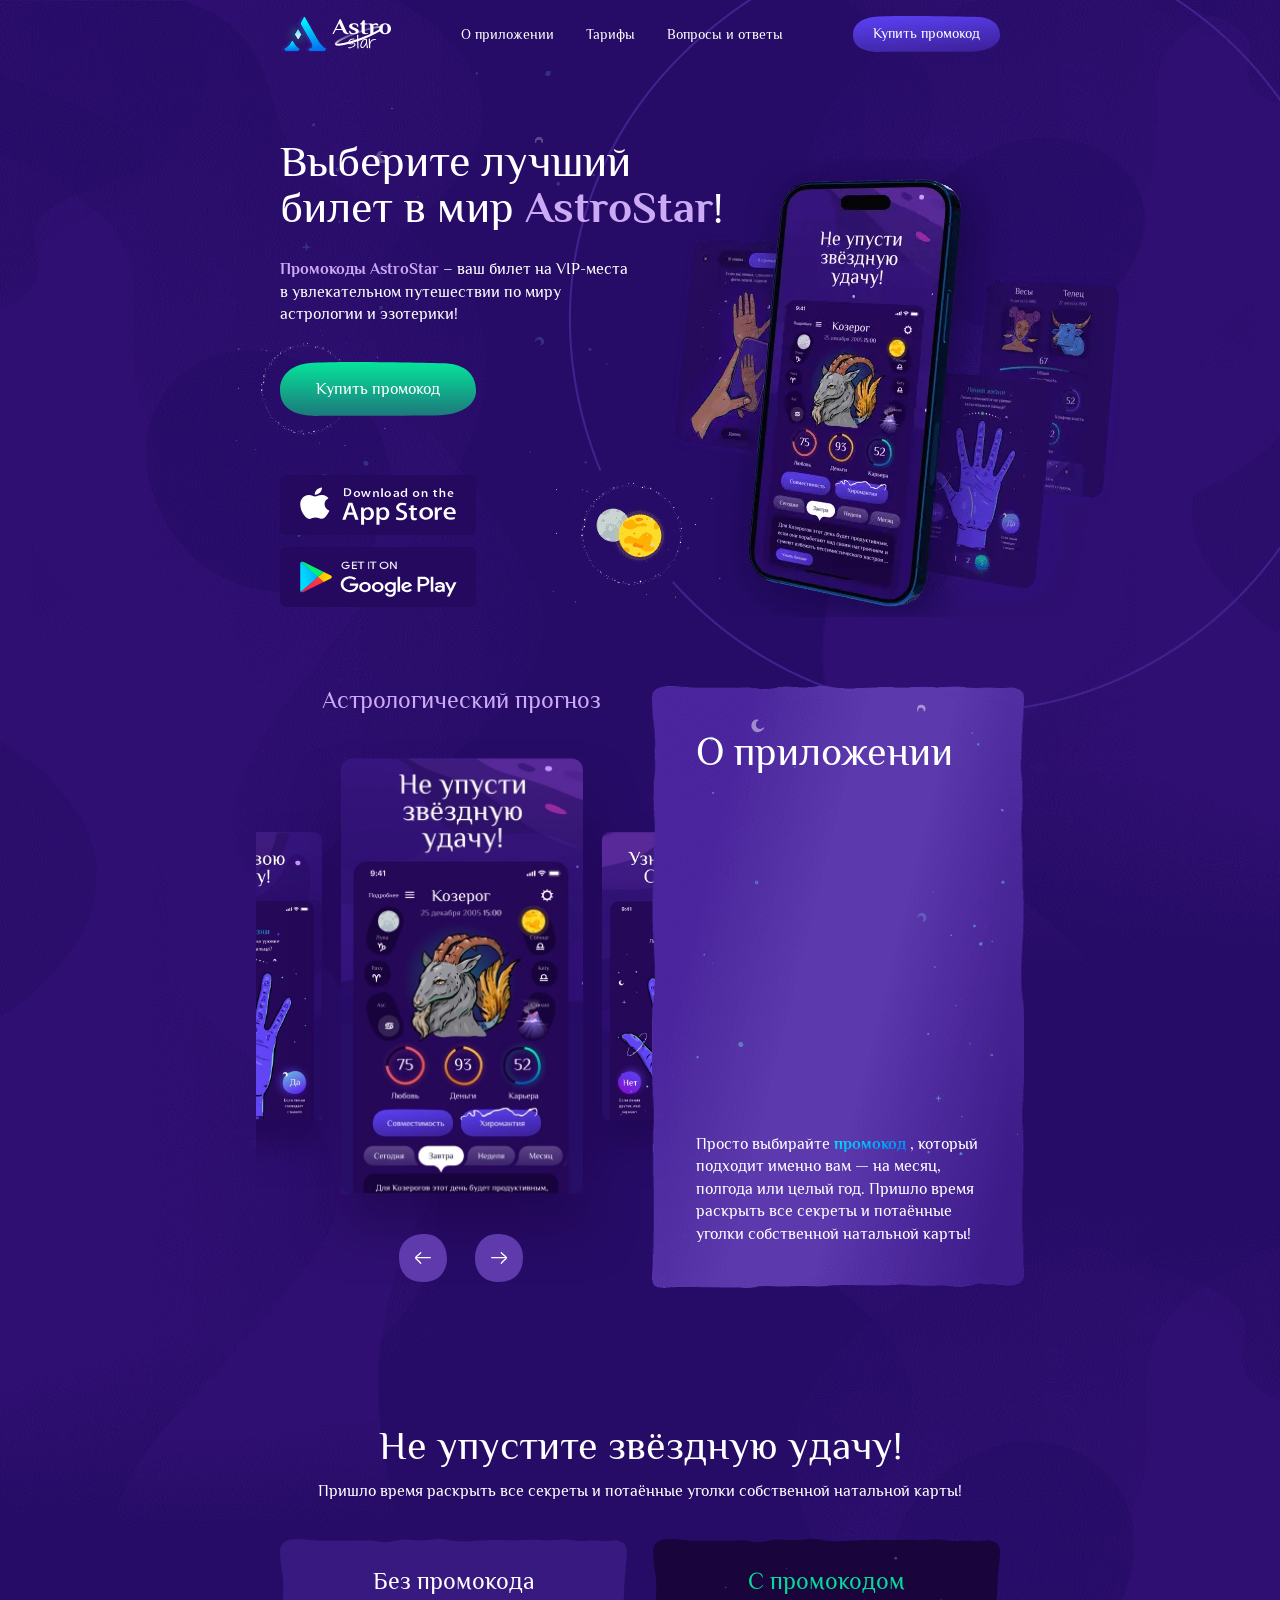
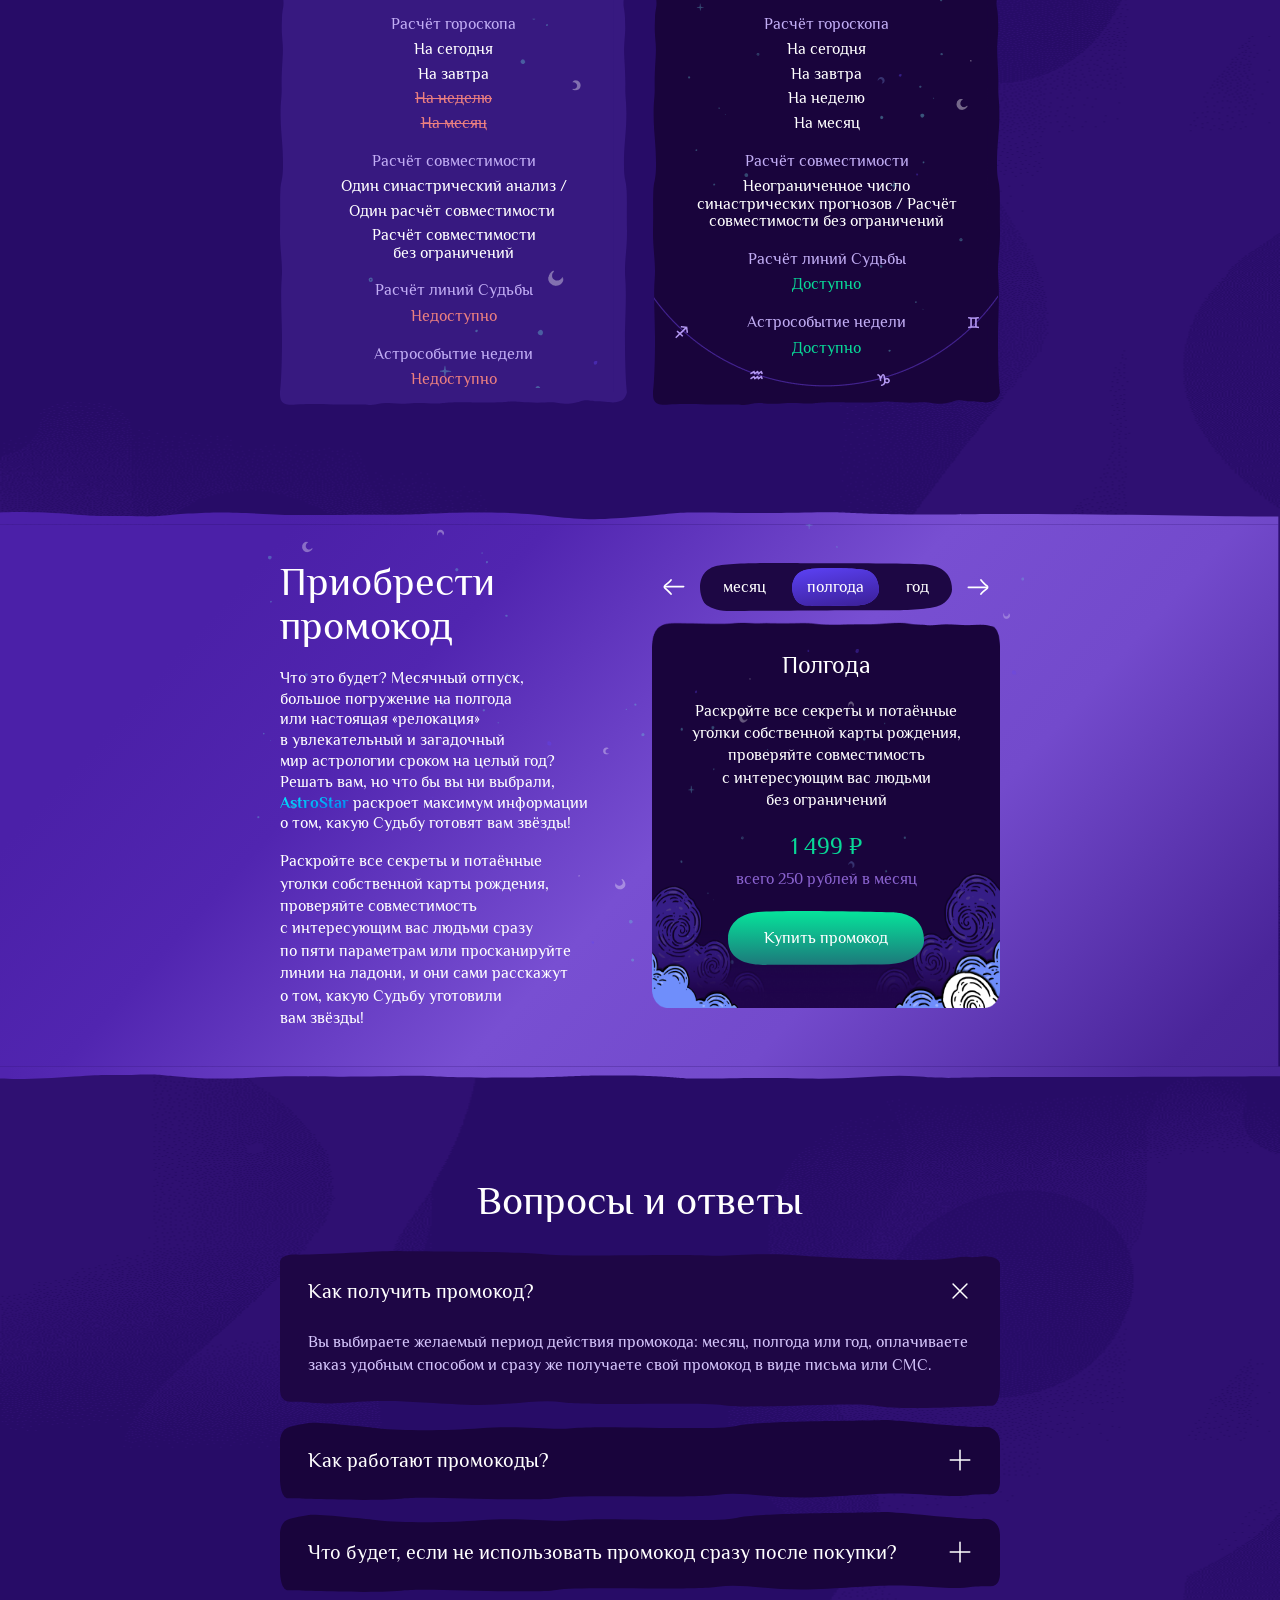
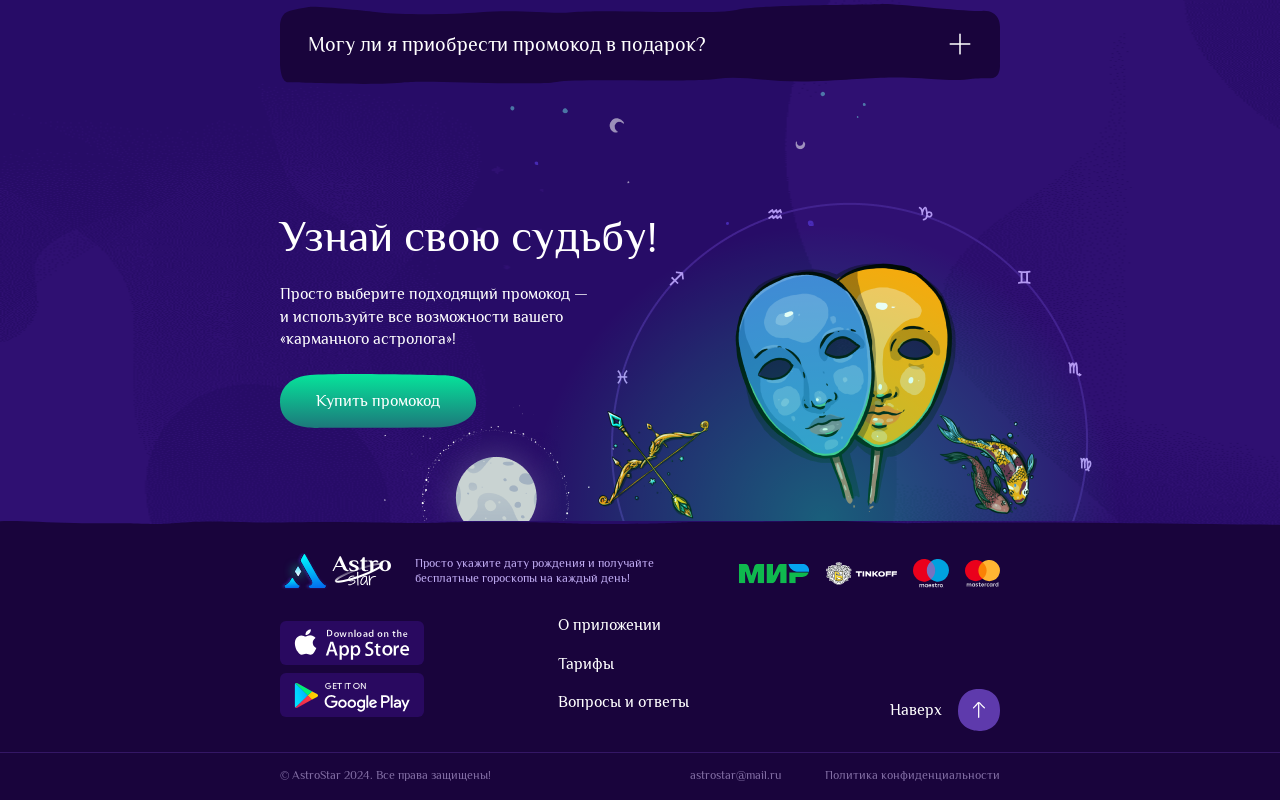
==== commit 657470ee: "fixes" ====
--- a/prod/index.html
+++ b/prod/index.html
@@ -97,13 +97,29 @@
               </picture>
               <a class="cap__button btn btn_green" href="#">Купить промокод</a>
             </div>
-            <picture class="cap__picture" data-role="parallax-item" data-offset="20">
+            <div class="cap__picture-box">
+              <picture class="cap__picture cap__picture_1" data-role="parallax-item" data-offset="30" data-transform="rotate(0.83deg)">
+                <source srcset="statics/img/cap/cap-1.webp" type="image/webp">
+                <img class="cap__image" src="statics/img/cap/cap-1.png" alt="">
+              </picture>
+              <picture class="cap__picture cap__picture_2" data-role="parallax-item" data-offset="10" data-transform="rotate(10.03deg)">
+                <source srcset="statics/img/cap/cap-2.webp" type="image/webp">
+                <img class="cap__image" src="statics/img/cap/cap-2.png" alt="">
+              </picture>
+              <picture class="cap__picture cap__picture_3" data-role="parallax-item" data-offset="30" data-transform="rotate(0.83deg)">
+                <source srcset="statics/img/cap/cap-3.webp" type="image/webp">
+                <img class="cap__image" src="statics/img/cap/cap-3.png" alt="">
+              </picture>
+              <picture class="cap__picture cap__picture_4" data-role="parallax-item" data-offset="40" data-transform="rotate(0.83deg)">
+                <source srcset="statics/img/cap/cap-4.webp" type="image/webp">
+                <img class="cap__image" src="statics/img/cap/cap-4.png" alt="">
+              </picture>
+            </div>
+            <picture class="cap__picture-mobile">
               <source srcset="statics/img/cap/cap-1_326.webp 1x, statics/img/cap/cap-1_652.webp 2x" type="image/webp" media="(max-width: 767px)">
-              <source srcset="statics/img/cap/cap-1_447.webp" type="image/webp" media="(max-width: 1439px)">
-              <source srcset="statics/img/cap/cap-1_657.webp" type="image/webp">
-              <source srcset="statics/img/cap/cap-1_326.png 1x, statics/img/cap/cap-1_652.png 2x" type="image/png" media="(max-width: 767px)">
-              <source srcset="statics/img/cap/cap-1_447.png" media="(max-width: 1439px)">
-              <img class="cap__image" src="statics/img/cap/cap-1_657.png" alt="">
+              <source srcset="statics/img/cap/cap-1_447.webp" type="image/webp">
+              <source srcset="statics/img/cap/cap-1_326.png 1x, statics/img/cap/cap-1_652.png 2x" media="(max-width: 767px)">
+              <img class="cap__image-mobile" src="statics/img/cap/cap-1_447.png" alt="">
             </picture>
             <div class="cap__apps">
               <a class="cap__app" href="#" target="_blank">
@@ -344,35 +360,51 @@
           <picture class="faq__picture">
             <source srcset="statics/img/faq/faq-stars_245.png" media="(max-width: 767px)">
             <source srcset="statics/img/faq/faq-stars_384.png" media="(max-width: 1439px)">
-            <img class="faq__image" src="statics/img/faq/faq-stars.png" alt="">
+            <img class="faq__image" src="statics/img/faq/faq-stars.png" alt="" loading="lazy">
           </picture>
           <h2 class="faq__title h2 animation-fade">Вопросы и ответы</h2>
-          <div class="faq__box faq__box_active">
+          <div class="faq__box">
             <div class="faq__top h4" data-element="faq-top">Как получить промокод?</div>
-            <div class="faq__content text">
-              Вы выбираете желаемый период действия промокода: месяц, полгода или год, оплачиваете заказ удобным
-              способом и сразу же получаете свой промокод в виде письма или СМС.
+            <div class="faq__content-box">
+              <div class="faq__content">
+                <div class="text">
+                  Вы выбираете желаемый период действия промокода: месяц, полгода или год, оплачиваете заказ удобным
+                  способом и сразу же получаете свой промокод в виде письма или СМС.
+                </div>
+              </div>
             </div>
           </div>
           <div class="faq__box">
             <div class="faq__top h4" data-element="faq-top">Как работают промокоды?</div>
-            <div class="faq__content text">
-              Вы выбираете желаемый период действия промокода: месяц, полгода или год, оплачиваете заказ удобным
-              способом и сразу же получаете свой промокод в виде письма или СМС.
+            <div class="faq__content-box">
+              <div class="faq__content">
+                <div class="text">
+                  Вы выбираете желаемый период действия промокода: месяц, полгода или год, оплачиваете заказ удобным
+                  способом и сразу же получаете свой промокод в виде письма или СМС.
+                </div>
+              </div>
             </div>
           </div>
           <div class="faq__box">
             <div class="faq__top h4" data-element="faq-top">Что будет, если не использовать промокод сразу после покупки?</div>
-            <div class="faq__content text">
-              Вы выбираете желаемый период действия промокода: месяц, полгода или год, оплачиваете заказ удобным
-              способом и сразу же получаете свой промокод в виде письма или СМС.
+            <div class="faq__content-box">
+              <div class="faq__content">
+                <div class="text">
+                  Вы выбираете желаемый период действия промокода: месяц, полгода или год, оплачиваете заказ удобным
+                  способом и сразу же получаете свой промокод в виде письма или СМС.
+                </div>
+              </div>
             </div>
           </div>
           <div class="faq__box">
             <div class="faq__top h4" data-element="faq-top">Могу ли я приобрести промокод в подарок?</div>
-            <div class="faq__content text">
-              Вы выбираете желаемый период действия промокода: месяц, полгода или год, оплачиваете заказ удобным
-              способом и сразу же получаете свой промокод в виде письма или СМС.
+            <div class="faq__content-box">
+              <div class="faq__content">
+                <div class="text">
+                  Вы выбираете желаемый период действия промокода: месяц, полгода или год, оплачиваете заказ удобным
+                  способом и сразу же получаете свой промокод в виде письма или СМС.
+                </div>
+              </div>
             </div>
           </div>
         </div>
--- a/prod/statics/css/main.css
+++ b/prod/statics/css/main.css
@@ -1 +1 @@
-@font-face{font-family:swiper-icons;src:url('data:application/font-woff;charset=utf-8;base64, [base64]//wADZ2x5ZgAAAywAAADMAAAD2MHtryVoZWFkAAABbAAAADAAAAA2E2+eoWhoZWEAAAGcAAAAHwAAACQC9gDzaG10eAAAAigAAAAZAAAArgJkABFsb2NhAAAC0AAAAFoAAABaFQAUGG1heHAAAAG8AAAAHwAAACAAcABAbmFtZQAAA/gAAAE5AAACXvFdBwlwb3N0AAAFNAAAAGIAAACE5s74hXjaY2BkYGAAYpf5Hu/j+W2+MnAzMYDAzaX6QjD6/4//Bxj5GA8AuRwMYGkAPywL13jaY2BkYGA88P8Agx4j+/8fQDYfA1AEBWgDAIB2BOoAeNpjYGRgYNBh4GdgYgABEMnIABJzYNADCQAACWgAsQB42mNgYfzCOIGBlYGB0YcxjYGBwR1Kf2WQZGhhYGBiYGVmgAFGBiQQkOaawtDAoMBQxXjg/wEGPcYDDA4wNUA2CCgwsAAAO4EL6gAAeNpj2M0gyAACqxgGNWBkZ2D4/wMA+xkDdgAAAHjaY2BgYGaAYBkGRgYQiAHyGMF8FgYHIM3DwMHABGQrMOgyWDLEM1T9/w8UBfEMgLzE////P/5//f/V/xv+r4eaAAeMbAxwIUYmIMHEgKYAYjUcsDAwsLKxc3BycfPw8jEQA/[base64]/uznmfPFBNODM2K7MTQ45YEAZqGP81AmGGcF3iPqOop0r1SPTaTbVkfUe4HXj97wYE+yNwWYxwWu4v1ugWHgo3S1XdZEVqWM7ET0cfnLGxWfkgR42o2PvWrDMBSFj/IHLaF0zKjRgdiVMwScNRAoWUoH78Y2icB/yIY09An6AH2Bdu/UB+yxopYshQiEvnvu0dURgDt8QeC8PDw7Fpji3fEA4z/PEJ6YOB5hKh4dj3EvXhxPqH/SKUY3rJ7srZ4FZnh1PMAtPhwP6fl2PMJMPDgeQ4rY8YT6Gzao0eAEA409DuggmTnFnOcSCiEiLMgxCiTI6Cq5DZUd3Qmp10vO0LaLTd2cjN4fOumlc7lUYbSQcZFkutRG7g6JKZKy0RmdLY680CDnEJ+UMkpFFe1RN7nxdVpXrC4aTtnaurOnYercZg2YVmLN/d/gczfEimrE/fs/bOuq29Zmn8tloORaXgZgGa78yO9/cnXm2BpaGvq25Dv9S4E9+5SIc9PqupJKhYFSSl47+Qcr1mYNAAAAeNptw0cKwkAAAMDZJA8Q7OUJvkLsPfZ6zFVERPy8qHh2YER+3i/BP83vIBLLySsoKimrqKqpa2hp6+jq6RsYGhmbmJqZSy0sraxtbO3sHRydnEMU4uR6yx7JJXveP7WrDycAAAAAAAH//wACeNpjYGRgYOABYhkgZgJCZgZNBkYGLQZtIJsFLMYAAAw3ALgAeNolizEKgDAQBCchRbC2sFER0YD6qVQiBCv/H9ezGI6Z5XBAw8CBK/m5iQQVauVbXLnOrMZv2oLdKFa8Pjuru2hJzGabmOSLzNMzvutpB3N42mNgZGBg4GKQYzBhYMxJLMlj4GBgAYow/P/PAJJhLM6sSoWKfWCAAwDAjgbRAAB42mNgYGBkAIIbCZo5IPrmUn0hGA0AO8EFTQAA');font-weight:400;font-style:normal}:root{--swiper-theme-color:#007aff;--swiper-navigation-size:44px}.swiper{margin-left:auto;margin-right:auto;position:relative;overflow:hidden;list-style:none;padding:0;z-index:1}.swiper-vertical>.swiper-wrapper{flex-direction:column}.swiper-wrapper{position:relative;width:100%;height:100%;z-index:1;display:flex;transition-property:transform;box-sizing:content-box}.swiper-android .swiper-slide,.swiper-wrapper{transform:translate3d(0,0,0)}.swiper-pointer-events{touch-action:pan-y}.swiper-pointer-events.swiper-vertical{touch-action:pan-x}.swiper-slide{flex-shrink:0;width:100%;height:100%;position:relative;transition-property:transform}.swiper-slide-invisible-blank{visibility:hidden}.swiper-autoheight,.swiper-autoheight .swiper-slide{height:auto}.swiper-autoheight .swiper-wrapper{align-items:flex-start;transition-property:transform,height}.swiper-backface-hidden .swiper-slide{transform:translateZ(0);-webkit-backface-visibility:hidden;backface-visibility:hidden}.swiper-3d,.swiper-3d.swiper-css-mode .swiper-wrapper{perspective:1200px}.swiper-3d .swiper-cube-shadow,.swiper-3d .swiper-slide,.swiper-3d .swiper-slide-shadow,.swiper-3d .swiper-slide-shadow-bottom,.swiper-3d .swiper-slide-shadow-left,.swiper-3d .swiper-slide-shadow-right,.swiper-3d .swiper-slide-shadow-top,.swiper-3d .swiper-wrapper{transform-style:preserve-3d}.swiper-3d .swiper-slide-shadow,.swiper-3d .swiper-slide-shadow-bottom,.swiper-3d .swiper-slide-shadow-left,.swiper-3d .swiper-slide-shadow-right,.swiper-3d .swiper-slide-shadow-top{position:absolute;left:0;top:0;width:100%;height:100%;pointer-events:none;z-index:10}.swiper-3d .swiper-slide-shadow{background:rgba(0,0,0,.15)}.swiper-3d .swiper-slide-shadow-left{background-image:linear-gradient(to left,rgba(0,0,0,.5),rgba(0,0,0,0))}.swiper-3d .swiper-slide-shadow-right{background-image:linear-gradient(to right,rgba(0,0,0,.5),rgba(0,0,0,0))}.swiper-3d .swiper-slide-shadow-top{background-image:linear-gradient(to top,rgba(0,0,0,.5),rgba(0,0,0,0))}.swiper-3d .swiper-slide-shadow-bottom{background-image:linear-gradient(to bottom,rgba(0,0,0,.5),rgba(0,0,0,0))}.swiper-css-mode>.swiper-wrapper{overflow:auto;scrollbar-width:none;-ms-overflow-style:none}.swiper-css-mode>.swiper-wrapper::-webkit-scrollbar{display:none}.swiper-css-mode>.swiper-wrapper>.swiper-slide{scroll-snap-align:start start}.swiper-horizontal.swiper-css-mode>.swiper-wrapper{scroll-snap-type:x mandatory}.swiper-vertical.swiper-css-mode>.swiper-wrapper{scroll-snap-type:y mandatory}.swiper-centered>.swiper-wrapper::before{content:'';flex-shrink:0;order:9999}.swiper-centered.swiper-horizontal>.swiper-wrapper>.swiper-slide:first-child{margin-inline-start:var(--swiper-centered-offset-before)}.swiper-centered.swiper-horizontal>.swiper-wrapper::before{height:100%;min-height:1px;width:var(--swiper-centered-offset-after)}.swiper-centered.swiper-vertical>.swiper-wrapper>.swiper-slide:first-child{margin-block-start:var(--swiper-centered-offset-before)}.swiper-centered.swiper-vertical>.swiper-wrapper::before{width:100%;min-width:1px;height:var(--swiper-centered-offset-after)}.swiper-centered>.swiper-wrapper>.swiper-slide{scroll-snap-align:center center;scroll-snap-stop:always}.swiper-virtual .swiper-slide{-webkit-backface-visibility:hidden;transform:translateZ(0)}.swiper-virtual.swiper-css-mode .swiper-wrapper::after{content:'';position:absolute;left:0;top:0;pointer-events:none}.swiper-virtual.swiper-css-mode.swiper-horizontal .swiper-wrapper::after{height:1px;width:var(--swiper-virtual-size)}.swiper-virtual.swiper-css-mode.swiper-vertical .swiper-wrapper::after{width:1px;height:var(--swiper-virtual-size)}.swiper-button-next,.swiper-button-prev{position:absolute;top:50%;width:calc(var(--swiper-navigation-size)/ 44 * 27);height:var(--swiper-navigation-size);margin-top:calc(0px - (var(--swiper-navigation-size)/ 2));z-index:10;cursor:pointer;display:flex;align-items:center;justify-content:center;color:var(--swiper-navigation-color,var(--swiper-theme-color))}.swiper-button-next.swiper-button-disabled,.swiper-button-prev.swiper-button-disabled{opacity:.35;cursor:auto;pointer-events:none}.swiper-button-next.swiper-button-hidden,.swiper-button-prev.swiper-button-hidden{opacity:0;cursor:auto;pointer-events:none}.swiper-navigation-disabled .swiper-button-next,.swiper-navigation-disabled .swiper-button-prev{display:none!important}.swiper-button-next:after,.swiper-button-prev:after{font-family:swiper-icons;font-size:var(--swiper-navigation-size);text-transform:none!important;letter-spacing:0;font-variant:initial;line-height:1}.swiper-button-prev,.swiper-rtl .swiper-button-next{left:10px;right:auto}.swiper-button-prev:after,.swiper-rtl .swiper-button-next:after{content:'prev'}.swiper-button-next,.swiper-rtl .swiper-button-prev{right:10px;left:auto}.swiper-button-next:after,.swiper-rtl .swiper-button-prev:after{content:'next'}.swiper-button-lock{display:none}.swiper-pagination{position:absolute;text-align:center;transition:opacity .3s;transform:translate3d(0,0,0);z-index:10}.swiper-pagination.swiper-pagination-hidden{opacity:0}.swiper-pagination-disabled>.swiper-pagination,.swiper-pagination.swiper-pagination-disabled{display:none!important}.swiper-horizontal>.swiper-pagination-bullets,.swiper-pagination-bullets.swiper-pagination-horizontal,.swiper-pagination-custom,.swiper-pagination-fraction{bottom:10px;left:0;width:100%}.swiper-pagination-bullets-dynamic{overflow:hidden;font-size:0}.swiper-pagination-bullets-dynamic .swiper-pagination-bullet{transform:scale(.33);position:relative}.swiper-pagination-bullets-dynamic .swiper-pagination-bullet-active,.swiper-pagination-bullets-dynamic .swiper-pagination-bullet-active-main{transform:scale(1)}.swiper-pagination-bullets-dynamic .swiper-pagination-bullet-active-prev{transform:scale(.66)}.swiper-pagination-bullets-dynamic .swiper-pagination-bullet-active-prev-prev{transform:scale(.33)}.swiper-pagination-bullets-dynamic .swiper-pagination-bullet-active-next{transform:scale(.66)}.swiper-pagination-bullets-dynamic .swiper-pagination-bullet-active-next-next{transform:scale(.33)}.swiper-pagination-bullet{width:var(--swiper-pagination-bullet-width,var(--swiper-pagination-bullet-size,8px));height:var(--swiper-pagination-bullet-height,var(--swiper-pagination-bullet-size,8px));display:inline-block;border-radius:50%;background:var(--swiper-pagination-bullet-inactive-color,#000);opacity:var(--swiper-pagination-bullet-inactive-opacity,.2)}button.swiper-pagination-bullet{border:none;margin:0;padding:0;box-shadow:none;-webkit-appearance:none;appearance:none}.swiper-pagination-clickable .swiper-pagination-bullet{cursor:pointer}.swiper-pagination-bullet:only-child{display:none!important}.swiper-pagination-bullet-active{opacity:var(--swiper-pagination-bullet-opacity,1);background:var(--swiper-pagination-color,var(--swiper-theme-color))}.swiper-pagination-vertical.swiper-pagination-bullets,.swiper-vertical>.swiper-pagination-bullets{right:10px;top:50%;transform:translate3d(0,-50%,0)}.swiper-pagination-vertical.swiper-pagination-bullets .swiper-pagination-bullet,.swiper-vertical>.swiper-pagination-bullets .swiper-pagination-bullet{margin:var(--swiper-pagination-bullet-vertical-gap,6px) 0;display:block}.swiper-pagination-vertical.swiper-pagination-bullets.swiper-pagination-bullets-dynamic,.swiper-vertical>.swiper-pagination-bullets.swiper-pagination-bullets-dynamic{top:50%;transform:translateY(-50%);width:8px}.swiper-pagination-vertical.swiper-pagination-bullets.swiper-pagination-bullets-dynamic .swiper-pagination-bullet,.swiper-vertical>.swiper-pagination-bullets.swiper-pagination-bullets-dynamic .swiper-pagination-bullet{display:inline-block;transition:transform .2s,top .2s}.swiper-horizontal>.swiper-pagination-bullets .swiper-pagination-bullet,.swiper-pagination-horizontal.swiper-pagination-bullets .swiper-pagination-bullet{margin:0 var(--swiper-pagination-bullet-horizontal-gap,4px)}.swiper-horizontal>.swiper-pagination-bullets.swiper-pagination-bullets-dynamic,.swiper-pagination-horizontal.swiper-pagination-bullets.swiper-pagination-bullets-dynamic{left:50%;transform:translateX(-50%);white-space:nowrap}.swiper-horizontal>.swiper-pagination-bullets.swiper-pagination-bullets-dynamic .swiper-pagination-bullet,.swiper-pagination-horizontal.swiper-pagination-bullets.swiper-pagination-bullets-dynamic .swiper-pagination-bullet{transition:transform .2s,left .2s}.swiper-horizontal.swiper-rtl>.swiper-pagination-bullets-dynamic .swiper-pagination-bullet{transition:transform .2s,right .2s}.swiper-pagination-progressbar{background:rgba(0,0,0,.25);position:absolute}.swiper-pagination-progressbar .swiper-pagination-progressbar-fill{background:var(--swiper-pagination-color,var(--swiper-theme-color));position:absolute;left:0;top:0;width:100%;height:100%;transform:scale(0);transform-origin:left top}.swiper-rtl .swiper-pagination-progressbar .swiper-pagination-progressbar-fill{transform-origin:right top}.swiper-horizontal>.swiper-pagination-progressbar,.swiper-pagination-progressbar.swiper-pagination-horizontal,.swiper-pagination-progressbar.swiper-pagination-vertical.swiper-pagination-progressbar-opposite,.swiper-vertical>.swiper-pagination-progressbar.swiper-pagination-progressbar-opposite{width:100%;height:4px;left:0;top:0}.swiper-horizontal>.swiper-pagination-progressbar.swiper-pagination-progressbar-opposite,.swiper-pagination-progressbar.swiper-pagination-horizontal.swiper-pagination-progressbar-opposite,.swiper-pagination-progressbar.swiper-pagination-vertical,.swiper-vertical>.swiper-pagination-progressbar{width:4px;height:100%;left:0;top:0}.swiper-pagination-lock{display:none}.swiper-scrollbar{border-radius:10px;position:relative;-ms-touch-action:none;background:rgba(0,0,0,.1)}.swiper-scrollbar-disabled>.swiper-scrollbar,.swiper-scrollbar.swiper-scrollbar-disabled{display:none!important}.swiper-horizontal>.swiper-scrollbar,.swiper-scrollbar.swiper-scrollbar-horizontal{position:absolute;left:1%;bottom:3px;z-index:50;height:5px;width:98%}.swiper-scrollbar.swiper-scrollbar-vertical,.swiper-vertical>.swiper-scrollbar{position:absolute;right:3px;top:1%;z-index:50;width:5px;height:98%}.swiper-scrollbar-drag{height:100%;width:100%;position:relative;background:rgba(0,0,0,.5);border-radius:10px;left:0;top:0}.swiper-scrollbar-cursor-drag{cursor:move}.swiper-scrollbar-lock{display:none}.swiper-zoom-container{width:100%;height:100%;display:flex;justify-content:center;align-items:center;text-align:center}.swiper-zoom-container>canvas,.swiper-zoom-container>img,.swiper-zoom-container>svg{max-width:100%;max-height:100%;object-fit:contain}.swiper-slide-zoomed{cursor:move}.swiper-lazy-preloader{width:42px;height:42px;position:absolute;left:50%;top:50%;margin-left:-21px;margin-top:-21px;z-index:10;transform-origin:50%;box-sizing:border-box;border:4px solid var(--swiper-preloader-color,var(--swiper-theme-color));border-radius:50%;border-top-color:transparent}.swiper-watch-progress .swiper-slide-visible .swiper-lazy-preloader,.swiper:not(.swiper-watch-progress) .swiper-lazy-preloader{animation:1s linear infinite swiper-preloader-spin}.swiper-lazy-preloader-white{--swiper-preloader-color:#fff}.swiper-lazy-preloader-black{--swiper-preloader-color:#000}@keyframes swiper-preloader-spin{0%{transform:rotate(0)}100%{transform:rotate(360deg)}}.swiper .swiper-notification{position:absolute;left:0;top:0;pointer-events:none;opacity:0;z-index:-1000}.swiper-free-mode>.swiper-wrapper{transition-timing-function:ease-out;margin:0 auto}.swiper-grid>.swiper-wrapper{flex-wrap:wrap}.swiper-grid-column>.swiper-wrapper{flex-wrap:wrap;flex-direction:column}.swiper-fade.swiper-free-mode .swiper-slide{transition-timing-function:ease-out}.swiper-fade .swiper-slide{pointer-events:none;transition-property:opacity}.swiper-fade .swiper-slide .swiper-slide{pointer-events:none}.swiper-fade .swiper-slide-active,.swiper-fade .swiper-slide-active .swiper-slide-active{pointer-events:auto}.swiper-cube{overflow:visible}.swiper-cube .swiper-slide{pointer-events:none;-webkit-backface-visibility:hidden;backface-visibility:hidden;z-index:1;visibility:hidden;transform-origin:0 0;width:100%;height:100%}.swiper-cube .swiper-slide .swiper-slide{pointer-events:none}.swiper-cube.swiper-rtl .swiper-slide{transform-origin:100% 0}.swiper-cube .swiper-slide-active,.swiper-cube .swiper-slide-active .swiper-slide-active{pointer-events:auto}.swiper-cube .swiper-slide-active,.swiper-cube .swiper-slide-next,.swiper-cube .swiper-slide-next+.swiper-slide,.swiper-cube .swiper-slide-prev{pointer-events:auto;visibility:visible}.swiper-cube .swiper-slide-shadow-bottom,.swiper-cube .swiper-slide-shadow-left,.swiper-cube .swiper-slide-shadow-right,.swiper-cube .swiper-slide-shadow-top{z-index:0;-webkit-backface-visibility:hidden;backface-visibility:hidden}.swiper-cube .swiper-cube-shadow{position:absolute;left:0;bottom:0;width:100%;height:100%;opacity:.6;z-index:0}.swiper-cube .swiper-cube-shadow:before{content:'';background:#000;position:absolute;left:0;top:0;bottom:0;right:0;filter:blur(50px)}.swiper-flip{overflow:visible}.swiper-flip .swiper-slide{pointer-events:none;-webkit-backface-visibility:hidden;backface-visibility:hidden;z-index:1}.swiper-flip .swiper-slide .swiper-slide{pointer-events:none}.swiper-flip .swiper-slide-active,.swiper-flip .swiper-slide-active .swiper-slide-active{pointer-events:auto}.swiper-flip .swiper-slide-shadow-bottom,.swiper-flip .swiper-slide-shadow-left,.swiper-flip .swiper-slide-shadow-right,.swiper-flip .swiper-slide-shadow-top{z-index:0;-webkit-backface-visibility:hidden;backface-visibility:hidden}.swiper-creative .swiper-slide{-webkit-backface-visibility:hidden;backface-visibility:hidden;overflow:hidden;transition-property:transform,opacity,height}.swiper-cards{overflow:visible}.swiper-cards .swiper-slide{transform-origin:center bottom;-webkit-backface-visibility:hidden;backface-visibility:hidden;overflow:hidden}@font-face{font-family:Philosopher;src:url(../fonts/Philosopher-Regular.woff2) format("woff2"),url(../fonts/Philosopher-Regular.woff) format("woff");font-weight:400;font-style:normal;font-display:block}@font-face{font-family:Philosopher;src:url(../fonts/Philosopher-Bold.woff2) format("woff2"),url(../fonts/Philosopher-Bold.woff) format("woff");font-weight:700;font-style:normal;font-display:block}*{margin:0;outline:0;box-sizing:border-box;padding:0;font-family:Philosopher,sans-serif}html{scroll-behavior:smooth}body{position:relative;display:flex;flex-direction:column;min-width:320px;min-height:100vh;overflow-y:scroll;color:#fff;overscroll-behavior-y:contain;background-color:#260c65}picture{display:block}img{display:block;width:100%;height:auto}li{list-style-type:none}a{color:inherit;cursor:pointer}button{-webkit-user-select:none;-moz-user-select:none;user-select:none;cursor:pointer;background-color:transparent;border:none}.body_index{background-image:url(../img/body/body-bg-index.png);background-size:100% 100%;background-repeat:no-repeat;background-position:top}.body_policy{background-image:url(../img/body/body-bg-policy.png);background-size:100% 100%;background-repeat:no-repeat;background-position:top}.wrapper{flex-grow:1;display:flex;flex-direction:column}.cont{margin:0 auto;width:100%;max-width:1440px;padding:0 72px}.h1{font-size:68px;line-height:105%;font-weight:400}.h2{font-size:48px;line-height:120%;font-weight:400}.h3{font-size:36px;line-height:120%;font-weight:400}.h4{font-size:24px;line-height:120%}.h5{font-size:20px;line-height:110%}.text{font-size:20px;line-height:140%}.text-small{font-size:14px;line-height:130%}.purple{color:#cdaaf5;font-weight:700}.blue{font-weight:700;background-color:#01fbfe;background-image:linear-gradient(165deg,#01fbfe 0,#0271f0 100%);background-clip:text;-webkit-background-clip:text;-webkit-text-fill-color:transparent}.slider-nav-next,.slider-nav-prev{width:42px;height:42px;display:flex;align-items:center;justify-content:center;background-image:url(../img/ic_nav_arrow_bg.svg);background-size:100% 100%;background-repeat:no-repeat;background-position:center center;transition-duration:.3s;transition-property:background}.slider-nav-next::before,.slider-nav-prev::before{content:"";width:16px;height:12px;background-image:url(../img/ic_nav_arrow_right.svg);background-size:100% 100%;background-repeat:no-repeat;background-position:center center}.slider-nav-next:hover,.slider-nav-prev:hover{background-image:url(../img/ic_nav_arrow_bg_hover.svg);background-size:100% 100%;background-repeat:no-repeat;background-position:center center}.slider-nav-prev{transform:scaleX(-1)}.swiper-button-disabled{opacity:0;pointer-events:none}.link-white{text-decoration:none;color:#fff;transition-duration:.3s;transition-property:color}.link-white:hover{color:#b492ff}.link-purple{text-decoration:none;color:#826ea4;transition-duration:.3s;transition-property:color}.link-purple:hover{color:#c3b5db}.btn{display:inline-block;text-decoration:none;font-size:16px;padding:18px 36px;transition-duration:.3s;transition-property:background}.btn_blue{color:#fff;background-image:url(../img/buttons/btn_bg_blue.svg);background-size:100% 100%;background-repeat:no-repeat;background-position:center center}.btn_blue:hover{background-image:url(../img/buttons/btn_bg_blue_hover.svg);background-size:100% 100%;background-repeat:no-repeat;background-position:center center}.btn_green{color:#fff;background-image:url(../img/buttons/btn_bg_green.svg);background-size:100% 100%;background-repeat:no-repeat;background-position:center center}.btn_green:hover{background-image:url(../img/buttons/btn_bg_green_hover.svg);background-size:100% 100%;background-repeat:no-repeat;background-position:center center}.animation-fade{opacity:0;transform:translateY(-20px);transition-delay:.1s;transition-duration:1s;transition-property:transform,opacity}.animation-fade_active{opacity:1;transform:translateY(0)}.animation-rotate{animation:10s linear infinite animationRotate}@keyframes animationRotate{0%{transform:rotate(0)}100%{transform:rotate(360deg)}}@keyframes radiantGreenGlow{0%,100%{opacity:0}50%{opacity:1}}.header{position:sticky;top:0;z-index:10;padding:16px 0 18px}.header::before{content:"";position:absolute;z-index:-1;top:0;bottom:0;left:0;right:0;opacity:0;transition-duration:.3s;transition-property:opacity;background-image:url(../img/header/header-bg.svg);background-size:100% 100%;background-repeat:no-repeat;background-position:center center}.header_scroll{padding:16px 0 18px;-webkit-backdrop-filter:blur(30px);backdrop-filter:blur(30px)}.header_scroll::before{opacity:1}.header_mob-menu-open .header__burger{background-color:#1e0645}.header_mob-menu-open .header__burger::before{background-image:url(../img/ic_close_white.svg);background-size:100% 100%;background-repeat:no-repeat;background-position:center center}.header_mob-menu-open .header__menu{opacity:1;pointer-events:all;z-index:1000}.header__area{display:flex;justify-content:space-between;align-items:center}a.header__logo{transition-property:opacity;transition-duration:.3s}a.header__logo:hover{opacity:.8}.header__logo{width:122px;flex-shrink:0}.header__logo-image{height:44px}.header__list{display:flex}.header__item:not(:last-of-type){margin-right:60px}.header__link{display:block;padding:12px;font-size:20px;line-height:22px}.header__burger{display:none}.header__burger::before{content:"";width:100%;height:100%;position:absolute;top:0;left:0;background-image:url(../img/ic_burger_white.svg);background-size:100% 100%;background-repeat:no-repeat;background-position:center center}.footer{overflow:hidden;position:relative;z-index:1;padding:50px 0 26px;background-image:url(../img/footer/footer-bg.svg);background-size:100% 100%;background-repeat:no-repeat;background-position:center center}.footer__top{position:relative;min-height:160px;margin-bottom:30px}.footer__logo-box{display:flex;align-items:center;margin-bottom:32px}a.footer__logo{transition-property:opacity;transition-duration:.3s}a.footer__logo:hover{opacity:.8}.footer__logo{flex-shrink:0;margin-right:28px;width:122px}.footer__logo-image{height:44px}.footer__logo-span{color:#c1adf4;max-width:315px;width:100%}.footer__apps{display:flex;gap:16px}.footer__app{display:flex;align-items:center;width:180px;height:62px;background-color:#290960;border-radius:8px;transition-duration:.3s;transition-property:background-color}.footer__app:hover{background-color:#34147a}.footer__menu{position:absolute;top:-2px;left:648px}.footer__list{display:flex;flex-direction:column}.footer__link{display:inline-block;padding:12px}.footer__pay{display:flex;align-items:center;position:absolute;top:14px;right:0;gap:24px}.footer__pay-icon{width:auto}.footer__btn{position:absolute;bottom:20px;right:0;display:flex;align-items:center;text-decoration:none}.footer__btn:hover .footer__btn-icon{background-image:url(../img/ic_nav_arrow_bg_hover.svg);background-size:100% 100%;background-repeat:no-repeat;background-position:center center}.footer__btn-text{margin-right:18px}.footer__btn-icon{width:42px;height:42px;display:flex;align-items:center;justify-content:center;background-image:url(../img/ic_nav_arrow_bg.svg);background-size:100% 100%;background-repeat:no-repeat;background-position:center center;transform:rotate(-90deg);transition-duration:.3s;transition-property:background}.footer__btn-icon::before{content:"";width:16px;height:12px;background-image:url(../img/ic_nav_arrow_right.svg);background-size:100% 100%;background-repeat:no-repeat;background-position:center center}.footer__bottom{position:relative;display:flex;padding-top:26px}.footer__bottom::before{content:"";background-color:#341765;width:100vw;height:1px;position:absolute;top:0;left:50%;transform:translateX(-50%)}.footer__copyright{color:#826ea4}.footer__email{margin-left:auto}.footer__policy{margin-left:76px}.cap-bg{position:absolute;top:0;left:0;right:0;z-index:-1}.cap-bg__cont{position:relative}.cap-bg__stars{position:absolute;top:71px;left:72px;width:526px;height:748px}.cap-bg__solar-wrap{overflow:hidden;position:absolute;top:0;left:0;right:0;z-index:1;height:1500px}.cap-bg__solar-cont{position:relative}.cap-bg__solar{position:absolute;top:-460px;right:-875px;width:1885px;height:1886px}.cap-bg__solar-decor{width:348px;height:348px;position:absolute;top:593px;right:541px}.cap__wrap{position:relative;z-index:1;padding-bottom:150px;overflow:hidden}.cap__area{position:relative;padding-top:142px}.cap__title{margin-bottom:28px;font-weight:400;max-width:733px;width:100%}.cap__text{margin-bottom:40px;max-width:450px;width:100%;font-size:20px;line-height:140%}.cap__text span{font-weight:700}.cap__button-box{margin-bottom:147px;position:relative}.cap__button-decor{position:absolute;z-index:-1;top:-65px;left:-65px;width:180px}.cap__button-decor-image{height:180px}.cap__picture{position:absolute;z-index:-1;width:657px;top:60px;right:-40px}.cap__image{height:673px;-o-object-fit:cover;object-fit:cover}.cap__apps{display:flex;gap:17px}.cap__app{background-color:#24095f;width:242px;border-radius:8px;transition-property:background-color;transition-duration:.3s}.cap__app:hover{background-color:#34147a}.cap__app-icon{height:82px}.about{margin-bottom:151px}.about__cont{padding:0}.about__area{display:flex;min-height:700px;position:relative}.about__left{max-width:834px;width:100%;margin-left:-72px;overflow:hidden}.about__title{margin-bottom:36px;color:#cdaaf5;padding-left:198px}.about__slider{position:relative;padding-bottom:77px;margin-left:180px;width:306px;min-height:500px}.about__slider .swiper-slide-active{transition-property:transform;transition-duration:.3s;transform:scale(1.9125);margin-left:75px}.about__slider .swiper-slide-next{margin-left:75px}.about__wrapper{margin-top:166px;align-items:center}.about__slide{width:160px;box-shadow:2px 24px 30px 0 rgba(32,5,78,.7)}.about__image{border-radius:8px;height:288px;-o-object-fit:cover;object-fit:cover}.about__slider-nav{position:absolute;z-index:1;bottom:10px;left:173px;display:flex;gap:24px}.about__right{position:absolute;z-index:1;top:0;right:0;max-width:708px;width:100%}.about__box{position:relative;z-index:1;padding:101px 72px 101px 110px;background-image:url(../img/about/about-box-bg.png);background-repeat:no-repeat;background-position:center center;background-size:cover}.about__box::before{content:"";position:absolute;z-index:-1;top:0;right:0;bottom:0;left:0;background-image:url(../img/about/about-box-stars.png);background-repeat:no-repeat;background-size:initial;background-position:top left}.about__headline{margin-bottom:28px}.about__text:not(:last-of-type){margin-bottom:24px}.rates{margin-bottom:150px}.rates__title{margin-bottom:12px;text-align:center}.rates__subtitle{margin-bottom:44px;text-align:center}.rates__wrap{position:relative;display:flex;gap:24px;justify-content:center}.rates__wrap::after,.rates__wrap::before{content:"";border-radius:100%;position:absolute;animation:3s linear infinite radiantGreenGlow}.rates__wrap::before{top:-169px;right:211px;width:603px;height:603px;background-image:url(../img/rates/ic_rates_glow_left.svg);background-size:100% 100%;background-repeat:no-repeat;background-position:center center}.rates__wrap::after{bottom:-84px;right:-60px;width:534px;height:534px;background-image:url(../img/rates/ic_rates_glow_right.svg);background-size:100% 100%;background-repeat:no-repeat;background-position:center center}.rates__area{position:relative;z-index:1;max-width:526px;width:100%;text-align:center;padding:63px 90px 78px}.rates__area_left{background-image:url(../img/rates/rates-bg-left.svg);background-size:100% 100%;background-repeat:no-repeat;background-position:center center}.rates__area_left::before{content:"";width:451px;height:421px;position:absolute;z-index:-1;top:56px;right:15px;background-image:url(../img/rates/rates-stars-left.png);background-size:100% 100%;background-repeat:no-repeat;background-position:center center}.rates__area_right{background-image:url(../img/rates/rates-bg-right.svg);background-size:100% 100%;background-repeat:no-repeat;background-position:center center}.rates__area_right .rates__headline{color:#09d897}.rates__area_right::before{content:"";width:481px;height:667px;position:absolute;z-index:-1;top:19px;right:25px;background-image:url(../img/rates/rates-stars-right.png);background-size:100% 100%;background-repeat:no-repeat;background-position:center center}.rates__area_right:after{content:"";width:522px;height:179px;position:absolute;z-index:-1;bottom:18px;right:2px;background-image:url(../img/rates/rates-decor-right.png);background-size:100% 100%;background-repeat:no-repeat;background-position:center center}.rates__headline{margin-bottom:36px}.rates__box:not(:last-of-type){margin-bottom:32px}.rates__name{margin-bottom:12px;line-height:110%;color:#c1adf4}.rates__value{line-height:110%}.rates__value:not(:last-of-type){margin-bottom:8px}.rates__value_red{color:#eb7f7f}.rates__value_line-through{text-decoration:line-through}.rates__value_green{color:#09d897}.promo{margin-bottom:120px;background-image:url(../img/promo/promo-bg.svg);background-size:100% 100%;background-repeat:no-repeat;background-position:center center}.promo__cont{overflow:hidden;position:relative;z-index:1}.promo__cont::before{content:"";position:absolute;z-index:-1;top:0;left:0;width:100%;height:727px;background-image:url(../img/promo/promo-stars.png);background-size:100% 100%;background-repeat:no-repeat;background-position:center center}.promo__wrap{display:flex;justify-content:space-between;padding:72px 0}.promo__box{margin-top:81px;max-width:526px;width:100%}.promo__title{margin-bottom:28px}.promo__text:not(:last-of-type){margin-bottom:24px}.promo__area{position:relative;margin-right:110px;max-width:526px;width:100%}.promo__area::after,.promo__area::before{content:"";border-radius:100%;position:absolute;animation:3s linear infinite radiantGreenGlow}.promo__area::before{top:-5px;left:-230px;width:479px;height:479px;background-image:url(../img/promo/ic_promo_glow_left.svg);background-size:100% 100%;background-repeat:no-repeat;background-position:center center}.promo__area::after{bottom:-83px;right:-206px;width:499px;height:499px;background-image:url(../img/promo/ic_promo_glow_right.svg);background-size:100% 100%;background-repeat:no-repeat;background-position:center center}.promo__slider{overflow:hidden}.promo__line{margin-bottom:12px;display:flex;align-items:center;justify-content:space-between}.promo__nav{flex-shrink:0;width:44px;height:54px;transition-duration:.3s;transition-property:background;background-image:url(../img/ic_promo_nav_left.svg);background-size:100% 100%;background-repeat:no-repeat;background-position:center center}.promo__nav:hover{background-image:url(../img/ic_promo_nav_left_hover.svg);background-size:100% 100%;background-repeat:no-repeat;background-position:center center}.promo__nav_right{transform:rotate(180deg)}.promo__tabs{position:relative;margin:0 8px;flex-grow:1;padding:7px 4px 8px;display:flex;justify-content:space-around;gap:8px;background-image:url(../img/promo/promo-tabs-bg.svg);background-size:100% 100%;background-repeat:no-repeat;background-position:center center}.promo__tab{position:relative;z-index:1;padding:16px 28px;color:#fff;line-height:22px;transition-property:background;transition-duration:.3s}.promo__tab:hover::before{opacity:1;background-image:url(../img/promo/promo-tab-bg-hover.svg);background-size:100% 100%;background-repeat:no-repeat;background-position:center center}.promo__tab::before{content:"";opacity:0;position:absolute;z-index:-1;top:0;right:0;bottom:0;left:0;background-image:url(../img/promo/promo-tabs-bg.svg);background-size:100% 100%;background-repeat:no-repeat;background-position:center center}.promo__tab_active{cursor:default;background:0 0}.promo__tab_active:hover{background:0 0}.promo__tab_active::before{content:none}.promo__highlight{position:absolute;z-index:1;left:4px;transition-property:transform,width;transition-duration:.3s;background-image:url(../img/promo/promo-tab-bg.svg);background-size:100% 100%;background-repeat:no-repeat;background-position:center center;top:7px;bottom:8px}.promo__highlight:hover{background-image:url(../img/promo/promo-tab-bg.svg);background-size:100% 100%;background-repeat:no-repeat;background-position:center center}.promo__slide{background-image:url(../img/promo/promo-slide-bg.png);background-size:100% 100%;background-repeat:no-repeat;background-position:center center;min-height:502px;padding:63px 60px;text-align:center}.promo__descr,.promo__headline{margin-bottom:26px}.promo__price{margin-bottom:8px;color:#09d897}.promo__note{color:#8a63cf;margin-bottom:26px}.promo__button-box{display:inline-block;position:relative}.promo__button-decor{position:absolute;z-index:-1;top:-65px;left:-65px;width:180px}.promo__button-decor-image{height:180px}.faq{margin-bottom:120px}.faq__wrap{position:relative;max-width:1076px;margin:0 auto}.faq__picture{position:absolute;z-index:-1;right:141px;bottom:-196px;width:494px}.faq__image{height:318px}.faq__title{margin-bottom:42px;text-align:center}.faq__box{background-image:url(../img/faq/faq-box-bg.svg);background-size:100% 100%;background-repeat:no-repeat;background-position:center center;transition-property:background;transition-duration:.3s}.faq__box:not(:last-of-type){margin-bottom:12px}.faq__box:hover{background-image:url(../img/faq/faq-box-bg-hover.svg);background-size:100% 100%;background-repeat:no-repeat;background-position:center center}.faq__box_active{transition-duration:0s;background-image:url(../img/faq/faq-box-bg-open.svg);background-size:100% 100%;background-repeat:no-repeat;background-position:center center}.faq__box_active:hover{background-image:url(../img/faq/faq-box-bg-open.svg);background-size:100% 100%;background-repeat:no-repeat;background-position:center center}.faq__box_active .faq__content{display:block;margin-top:5px}.faq__box_active .faq__top::before{transform:rotate(45deg)}.faq__top{position:relative;padding:32px 70px 26px 28px;cursor:pointer}.faq__top::before{content:"";width:32px;height:32px;position:absolute;top:28px;right:28px;transition-duration:.3s;transition-property:transform;background-image:url(../img/ic_faq_cross.svg);background-size:100% 100%;background-repeat:no-repeat;background-position:center center}.faq__content{display:none;padding:0 28px 28px;color:#d4c4fb}.order{overflow:hidden}.order__cont{position:relative;background-image:url(../img/order/order-bg.png);background-repeat:no-repeat;background-size:cover;background-position:top;padding-top:60px;padding-bottom:210px}.order__cont::after{content:"";width:1001px;height:1001px;position:absolute;bottom:-500px;right:-80px;animation:3s linear infinite radiantGreenGlow;background-image:url(../img/order/ic_order_glow.svg);background-size:100% 100%;background-repeat:no-repeat;background-position:center center}.order__zodiac-1{position:absolute;bottom:18px;right:611px;width:207px;height:207px}.order__zodiac-2{position:absolute;bottom:40px;right:195px;width:479px;height:479px}.order__zodiac-3{position:absolute;bottom:30px;right:32px;width:237px;height:237px}.order__solar{position:absolute;width:470px;height:470px;bottom:-220px;left:182px}.order__circle{position:absolute;top:-10px;width:470px;height:470px}.order__moon{position:absolute;bottom:185px;left:142px;width:190px;height:167px}.order__area{position:relative;z-index:1}.order__title{margin-bottom:32px}.order__text{margin-bottom:32px;max-width:390px}.policy{margin-top:60px;margin-bottom:80px}.policy__wrap{max-width:856px;width:100%;margin:0 auto}.policy__content{margin-bottom:40px}.policy__back{display:flex;align-items:center;text-decoration:none;margin-bottom:40px}.policy__back:hover .policy__back-btn{background-image:url(../img/ic_nav_arrow_bg_hover.svg);background-size:100% 100%;background-repeat:no-repeat;background-position:center center}.policy__back-btn{width:42px;height:42px;display:flex;align-items:center;justify-content:center;transform:scaleX(-1);background-image:url(../img/ic_nav_arrow_bg.svg);background-size:100% 100%;background-repeat:no-repeat;background-position:center center;transition-duration:.3s;transition-property:background}.policy__back-btn::before{content:"";width:16px;height:12px;background-image:url(../img/ic_nav_arrow_right.svg);background-size:100% 100%;background-repeat:no-repeat;background-position:center center}.policy__back-note{margin-left:16px;font-size:16px}.policy__title{margin-bottom:28px}.policy__headline{margin-bottom:20px}.policy__headline:not(:first-of-type){margin-top:40px}.policy__text{margin-bottom:18px}.policy__button{font-size:20px;padding:16px 32px}@media (max-width:1439.98px){.body_index{background-image:url(../img/body/body-bg-index_768.png);background-size:100% 100%;background-repeat:no-repeat;background-position:top}.body_policy{background-image:url(../img/body/body-bg-policy_768.png);background-size:100% 100%;background-repeat:no-repeat;background-position:top}.cont{padding:0 24px;max-width:768px}.h1{font-size:44px}.h2{font-size:40px;line-height:110%}.h3{font-size:24px;line-height:120%}.h4{font-size:20px}.text{font-size:16px}.text-small{font-size:12px}.slider-nav-next,.slider-nav-prev{width:48px;height:48px}.header{padding:14px 0 18px}.header::before{background-image:url(../img/header/header-bg_768.svg);background-size:100% 100%;background-repeat:no-repeat;background-position:center center}.header_scroll{padding:14px 0 18px}.header__logo{width:111px}.header__logo-image{height:40px}.header__item:not(:last-of-type){margin-right:16px}.header__link{padding:8px;font-size:14px}.header__button{padding:9px 20px 11px;font-size:14px}.footer{padding:30px 0 16px;background-image:url(../img/footer/footer-bg_768.svg);background-size:100% 100%;background-repeat:no-repeat;background-position:center center}.footer__top{min-height:175px;margin-bottom:26px}.footer__logo-box{margin-bottom:30px}.footer__logo{margin-right:24px;width:111px}.footer__logo-image{height:40px}.footer__logo-span{max-width:260px}.footer__apps{gap:8px;flex-direction:column}.footer__app{border-radius:6px;width:144px;height:44px}.footer__menu{top:55px;left:270px}.footer__link{padding:8px}.footer__pay{top:8px;gap:16px}.footer__btn{bottom:-5px}.footer__btn-text{margin-right:16px}.footer__bottom{padding-top:16px}.footer__policy{margin-left:44px}.cap-bg__stars{left:39px;width:320px;height:466px}.cap-bg__solar{width:837px;height:970px;top:-98px;right:-350px}.cap-bg__solar-decor{width:184px;height:184px;top:442px;right:300px}.cap__wrap{padding-bottom:79px}.cap__area{padding-top:66px}.cap__title{max-width:475px}.cap__text{margin-bottom:36px;font-size:16px;max-width:350px}.cap__button-box{margin-bottom:59px}.cap__button-decor{width:165px;top:-56px;left:-56px}.cap__button-decor-image{height:165px}.cap__picture{transform:none!important;width:447px;top:87px;right:-120px}.cap__image{height:458px}.cap__apps{flex-direction:column;gap:12px}.cap__app{width:196px;border-radius:6px}.cap__app-icon{height:60px}.about{margin-bottom:132px}.about__cont{padding:0}.about__area{min-height:601px}.about__left{margin-left:0;max-width:500px}.about__title{margin-bottom:47px;padding-left:66px}.about__slider{margin-left:45px;width:242px;min-height:460px;padding-bottom:95px}.about__slider .swiper-slide-active{transform:scale(1.5125);margin-left:40px}.about__slider .swiper-slide-next{margin-left:40px}.about__wrapper{margin-top:118px}.about__slider-nav{gap:28px;left:98px}.about__right{max-width:372px}.about__box{padding:44px 26px 43px 44px;background-image:url(../img/about/about-box-bg_372.png);background-repeat:no-repeat;background-position:center center;background-size:cover}.about__box::before{background-image:url(../img/about/about-box-stars_372.png);background-repeat:no-repeat;background-size:initial;background-position:top left}.about__headline{margin-bottom:20px}.about__text:not(:last-of-type){margin-bottom:13px}.rates{margin-bottom:107px}.rates__subtitle{margin-bottom:36px}.rates__wrap{gap:26px}.rates__wrap::after,.rates__wrap::before{content:none}.rates__area{padding:28px 33px 16px}.rates__area_left{background-image:url(../img/rates/rates-bg-left_346.svg);background-size:100% 100%;background-repeat:no-repeat;background-position:center center}.rates__area_left::before{background-image:url(../img/rates/rates-stars-left_247.png);background-size:100% 100%;background-repeat:no-repeat;background-position:center center;width:247px;height:402px;top:47px;right:22px}.rates__area_right{background-image:url(../img/rates/rates-bg-right_348.svg);background-size:100% 100%;background-repeat:no-repeat;background-position:center center}.rates__area_right::before{background-image:url(../img/rates/rates-stars-right_318.png);background-size:100% 100%;background-repeat:no-repeat;background-position:center center;top:16px;right:15px;width:318px;height:405px}.rates__area_right:after{background-image:url(../img/rates/rates-decor-right_344.png);background-size:100% 100%;background-repeat:no-repeat;background-position:center center;width:344px;height:109px;bottom:16px}.rates__box:not(:last-of-type),.rates__headline{margin-bottom:20px}.rates__name{margin-bottom:8px}.rates__value:not(:last-of-type){margin-bottom:7px}.promo{margin-bottom:100px;background-image:url(../img/promo/promo-bg_768.svg);background-size:100% 100%;background-repeat:no-repeat;background-position:center center}.promo__cont::before{background-image:url(../img/promo/promo-stars_768.png);background-size:100% 100%;background-repeat:no-repeat;background-position:center center;height:547px}.promo__wrap{padding:48px 0 50px}.promo__box{margin-top:0;max-width:308px}.promo__title{margin-bottom:20px}.promo__text:not(:last-of-type){margin-bottom:16px;line-height:130%}.promo__area{max-width:348px;margin-right:0}.promo__area::after,.promo__area::before{content:none}.promo__line{margin-bottom:8px}.promo__tabs{margin:0 4px;gap:4px;padding:5px 4px}.promo__tab{padding:10px 15px;line-height:18px}.promo__highlight{top:5px;bottom:5px}.promo__slide{padding:29px 28px;min-height:386px}.promo__descr,.promo__headline,.promo__note{margin-bottom:20px}.promo__button-decor{width:165px;top:-56px;left:-56px}.promo__button-decor-image{height:165px}.faq{margin-bottom:113px}.faq__picture{right:106px;bottom:-142px;width:384px}.faq__image{height:248px}.faq__title{margin-bottom:28px}.faq__box_active .faq__top{padding:28px 60px 16px 28px}.faq__top{padding:28px 60px 28px 28px}.faq__top::before{width:24px;height:24px}.order__cont{padding-top:16px;padding-bottom:93px;background:0 0}.order__cont::before{content:"";position:absolute;z-index:-1;top:0;bottom:0;left:-93px;right:-93px;background-image:url(../img/order/order-bg_953.png);background-repeat:no-repeat;background-position:bottom;background-size:initial}.order__cont::after{width:800px;height:800px;right:-200px;bottom:-400px}.order__zodiac-1,.order__zodiac-2,.order__zodiac-3{display:none}.order__solar{width:270px;height:270px;bottom:-125px;left:105px}.order__circle{width:270px;height:270px}.order__moon{width:130px;height:129px;bottom:85px;left:70px}.order__title{margin-bottom:24px}.order__text{margin-bottom:24px;max-width:350px}}@media (max-width:767.98px){.body_index{background-image:url(../img/body/body-bg-index_360.png);background-size:100% 100%;background-repeat:no-repeat;background-position:top}.body_policy{background-image:url(../img/body/body-bg-policy_360.png);background-size:100% 100%;background-repeat:no-repeat;background-position:top}.cont{padding:0 16px;max-width:360px}.h1{font-size:36px}.h2{font-size:32px;line-height:120%}.h3{font-size:20px;line-height:110%}.h4{font-size:16px}.text{font-size:14px;line-height:130%}.btn{padding:16px 32px;font-size:14px}.header{padding:0 0 11px}.header::before{background-image:url(../img/header/header-bg_360.svg);background-size:100% 100%;background-repeat:no-repeat;background-position:center center}.header_scroll{padding:0 0 11px}.header__area{position:relative;justify-content:unset}.header__logo{width:84px}.header__logo-image{height:30px}.header__menu{position:absolute;z-index:-1;top:54px;right:-16px;border-radius:8px 0 8px 8px;width:179px;background-color:#1e0645;opacity:0;pointer-events:none;transition-property:opacity;transition-duration:.3s}.header__list{display:block;padding:20px}.header__item:not(:last-of-type){margin-right:0;margin-bottom:8px}.header__button{margin-right:6px;padding:8px 15px 10px;margin-left:auto}.header__burger{position:relative;margin-right:-16px;display:block;width:54px;height:54px;transition-duration:.3s;transition-property:background-color}.footer{padding:40px 0 16px;background-image:url(../img/footer/footer-bg_360.svg);background-size:100% 100%;background-repeat:no-repeat;background-position:center center}.footer__top{padding-bottom:58px;margin-bottom:16px}.footer__logo-box{margin-bottom:32px}.footer__logo{margin-right:20px;width:84px}.footer__logo-image{height:30px}.footer__logo-span{max-width:220px}.footer__apps{gap:12px;flex-direction:row;margin-bottom:40px}.footer__app{height:54px;width:calc(50% - 6px)}.footer__menu{position:static}.footer__link{padding:4px}.footer__pay{top:unset;bottom:0;left:0;right:0;gap:8px;justify-content:space-between}.footer__btn{bottom:50px}.footer__btn-text{margin-right:20px}.footer__bottom{flex-wrap:wrap}.footer__copyright{width:100%;margin-bottom:12px}.footer__email{margin-left:0}.footer__policy{margin-left:auto}.cap-bg__solar-wrap,.cap-bg__stars{display:none}.cap__wrap{padding-bottom:0;margin-bottom:60px}.cap__area{padding-top:48px}.cap__title{text-align:center;max-width:328px;margin:0 auto 20px}.cap__text{text-align:center;font-size:14px;line-height:130%;max-width:315px;margin:0 auto 28px}.cap__button-box{margin:0 auto 41px;max-width:173px;width:100%}.cap__button-decor{width:135px;top:-44px;left:-50px}.cap__button-decor-image{height:135px}.cap__picture{position:static;max-width:326px;width:100%;margin:0 auto 37px}.cap__image{height:335px}.cap__apps{flex-direction:row;justify-content:center}.cap__app{width:158px;border-radius:8px}.cap__app-icon{height:54px}.about{margin-bottom:50px}.about__cont{padding:0}.about__area{flex-direction:column}.about__left{max-width:100%}.about__title{margin-bottom:32px;padding-left:0;text-align:center}.about__slider{padding-bottom:88px;min-height:445px;margin-left:20px}.about__slider .swiper-slide-active{transform:scale(1.45)}.about__wrapper{margin-top:98px}.about__right{max-width:100%;position:static;order:-1;margin-bottom:44px}.about__box{padding:48px 16px;background-image:url(../img/about/about-box-bg_360.png);background-repeat:no-repeat;background-position:center center;background-size:cover}.about__box::before{background-image:url(../img/about/about-box-stars_360.png);background-repeat:no-repeat;background-size:initial;background-position:top left}.about__headline{margin-bottom:16px}.about__text:not(:last-of-type){margin-bottom:12px}.rates{margin-bottom:72px}.rates__title{margin-bottom:16px}.rates__subtitle{margin-bottom:28px;line-height:140%}.rates__wrap{flex-direction:column;gap:20px}.rates__area{padding:40px 24px}.rates__area_left{background-image:url(../img/rates/rates-bg-left_328.svg);background-size:100% 100%;background-repeat:no-repeat;background-position:center center}.rates__area_left::before{background-image:url(../img/rates/rates-stars-left_221.png);background-size:100% 100%;background-repeat:no-repeat;background-position:center center;width:221px;height:368px;top:44px;right:13px}.rates__area_right{background-image:url(../img/rates/rates-bg-right_328.svg);background-size:100% 100%;background-repeat:no-repeat;background-position:center center}.rates__area_right::before{background-image:url(../img/rates/rates-stars-right_291.png);background-size:100% 100%;background-repeat:no-repeat;background-position:center center;top:28px;right:24px;width:291px;height:371px}.rates__area_right:after{background-image:url(../img/rates/rates-decor-right_328.png);background-size:100% 100%;background-repeat:no-repeat;background-position:center center;bottom:12px;right:0;width:100%}.rates__name{margin-bottom:4px;line-height:110%}.rates__value{line-height:110%}.rates__value:not(:last-of-type){margin-bottom:5px}.promo{margin-bottom:72px;background-image:url(../img/promo/promo-bg_360.svg);background-size:100% 100%;background-repeat:no-repeat;background-position:center center}.promo__cont::before{content:none}.promo__wrap{display:block;padding:48px 0}.promo__box{margin-bottom:44px;max-width:100%}.promo__title{margin-bottom:16px}.promo__text:not(:last-of-type){margin-bottom:12px}.promo__line{margin-bottom:10px}.promo__tabs{margin:0;gap:0}.promo__slide{padding:28px 24px;min-height:330px}.promo__descr,.promo__headline,.promo__note{margin-bottom:16px}.promo__button-decor{width:135px;top:-44px;left:-50px}.promo__button-decor-image{height:135px}.faq{margin-bottom:72px}.faq__picture{width:245px;right:43px;bottom:-88px}.faq__image{height:158px}.faq__box:not(:last-of-type){margin-bottom:8px}.faq__box_active .faq__top{padding:28px 50px 16px 20px}.faq__top{padding:28px 50px 28px 20px}.faq__top::before{width:20px;height:20px;right:20px}.faq__content{padding:0 20px 28px}.order__cont{padding-bottom:280px;background-image:url(../img/order/order-bg_360.png);background-repeat:no-repeat;background-position:bottom;background-size:initial}.order__cont::before{content:none}.order__cont::after{width:600px;height:600px;bottom:-300px;right:-160px}.order__solar{display:none}.order__area{text-align:center}.order__title{margin-bottom:16px}.order__text{max-width:320px;margin:0 auto 16px}.policy{margin-top:50px;margin-bottom:60px}.policy__back,.policy__content{margin-bottom:32px}.policy__title{margin-bottom:24px}.policy__headline{margin-bottom:16px}.policy__headline:not(:first-of-type){margin-top:28px}.policy__text{margin-bottom:12px}.policy__button{padding:16px 36px}}+@font-face{font-family:swiper-icons;src:url('data:application/font-woff;charset=utf-8;base64, [base64]//wADZ2x5ZgAAAywAAADMAAAD2MHtryVoZWFkAAABbAAAADAAAAA2E2+eoWhoZWEAAAGcAAAAHwAAACQC9gDzaG10eAAAAigAAAAZAAAArgJkABFsb2NhAAAC0AAAAFoAAABaFQAUGG1heHAAAAG8AAAAHwAAACAAcABAbmFtZQAAA/gAAAE5AAACXvFdBwlwb3N0AAAFNAAAAGIAAACE5s74hXjaY2BkYGAAYpf5Hu/j+W2+MnAzMYDAzaX6QjD6/4//Bxj5GA8AuRwMYGkAPywL13jaY2BkYGA88P8Agx4j+/8fQDYfA1AEBWgDAIB2BOoAeNpjYGRgYNBh4GdgYgABEMnIABJzYNADCQAACWgAsQB42mNgYfzCOIGBlYGB0YcxjYGBwR1Kf2WQZGhhYGBiYGVmgAFGBiQQkOaawtDAoMBQxXjg/wEGPcYDDA4wNUA2CCgwsAAAO4EL6gAAeNpj2M0gyAACqxgGNWBkZ2D4/wMA+xkDdgAAAHjaY2BgYGaAYBkGRgYQiAHyGMF8FgYHIM3DwMHABGQrMOgyWDLEM1T9/w8UBfEMgLzE////P/5//f/V/xv+r4eaAAeMbAxwIUYmIMHEgKYAYjUcsDAwsLKxc3BycfPw8jEQA/[base64]/uznmfPFBNODM2K7MTQ45YEAZqGP81AmGGcF3iPqOop0r1SPTaTbVkfUe4HXj97wYE+yNwWYxwWu4v1ugWHgo3S1XdZEVqWM7ET0cfnLGxWfkgR42o2PvWrDMBSFj/IHLaF0zKjRgdiVMwScNRAoWUoH78Y2icB/yIY09An6AH2Bdu/UB+yxopYshQiEvnvu0dURgDt8QeC8PDw7Fpji3fEA4z/PEJ6YOB5hKh4dj3EvXhxPqH/SKUY3rJ7srZ4FZnh1PMAtPhwP6fl2PMJMPDgeQ4rY8YT6Gzao0eAEA409DuggmTnFnOcSCiEiLMgxCiTI6Cq5DZUd3Qmp10vO0LaLTd2cjN4fOumlc7lUYbSQcZFkutRG7g6JKZKy0RmdLY680CDnEJ+UMkpFFe1RN7nxdVpXrC4aTtnaurOnYercZg2YVmLN/d/gczfEimrE/fs/bOuq29Zmn8tloORaXgZgGa78yO9/cnXm2BpaGvq25Dv9S4E9+5SIc9PqupJKhYFSSl47+Qcr1mYNAAAAeNptw0cKwkAAAMDZJA8Q7OUJvkLsPfZ6zFVERPy8qHh2YER+3i/BP83vIBLLySsoKimrqKqpa2hp6+jq6RsYGhmbmJqZSy0sraxtbO3sHRydnEMU4uR6yx7JJXveP7WrDycAAAAAAAH//wACeNpjYGRgYOABYhkgZgJCZgZNBkYGLQZtIJsFLMYAAAw3ALgAeNolizEKgDAQBCchRbC2sFER0YD6qVQiBCv/H9ezGI6Z5XBAw8CBK/m5iQQVauVbXLnOrMZv2oLdKFa8Pjuru2hJzGabmOSLzNMzvutpB3N42mNgZGBg4GKQYzBhYMxJLMlj4GBgAYow/P/PAJJhLM6sSoWKfWCAAwDAjgbRAAB42mNgYGBkAIIbCZo5IPrmUn0hGA0AO8EFTQAA');font-weight:400;font-style:normal}:root{--swiper-theme-color:#007aff;--swiper-navigation-size:44px}.swiper{margin-left:auto;margin-right:auto;position:relative;overflow:hidden;list-style:none;padding:0;z-index:1}.swiper-vertical>.swiper-wrapper{flex-direction:column}.swiper-wrapper{position:relative;width:100%;height:100%;z-index:1;display:flex;transition-property:transform;box-sizing:content-box}.swiper-android .swiper-slide,.swiper-wrapper{transform:translate3d(0,0,0)}.swiper-pointer-events{touch-action:pan-y}.swiper-pointer-events.swiper-vertical{touch-action:pan-x}.swiper-slide{flex-shrink:0;width:100%;height:100%;position:relative;transition-property:transform}.swiper-slide-invisible-blank{visibility:hidden}.swiper-autoheight,.swiper-autoheight .swiper-slide{height:auto}.swiper-autoheight .swiper-wrapper{align-items:flex-start;transition-property:transform,height}.swiper-backface-hidden .swiper-slide{transform:translateZ(0);-webkit-backface-visibility:hidden;backface-visibility:hidden}.swiper-3d,.swiper-3d.swiper-css-mode .swiper-wrapper{perspective:1200px}.swiper-3d .swiper-cube-shadow,.swiper-3d .swiper-slide,.swiper-3d .swiper-slide-shadow,.swiper-3d .swiper-slide-shadow-bottom,.swiper-3d .swiper-slide-shadow-left,.swiper-3d .swiper-slide-shadow-right,.swiper-3d .swiper-slide-shadow-top,.swiper-3d .swiper-wrapper{transform-style:preserve-3d}.swiper-3d .swiper-slide-shadow,.swiper-3d .swiper-slide-shadow-bottom,.swiper-3d .swiper-slide-shadow-left,.swiper-3d .swiper-slide-shadow-right,.swiper-3d .swiper-slide-shadow-top{position:absolute;left:0;top:0;width:100%;height:100%;pointer-events:none;z-index:10}.swiper-3d .swiper-slide-shadow{background:rgba(0,0,0,.15)}.swiper-3d .swiper-slide-shadow-left{background-image:linear-gradient(to left,rgba(0,0,0,.5),rgba(0,0,0,0))}.swiper-3d .swiper-slide-shadow-right{background-image:linear-gradient(to right,rgba(0,0,0,.5),rgba(0,0,0,0))}.swiper-3d .swiper-slide-shadow-top{background-image:linear-gradient(to top,rgba(0,0,0,.5),rgba(0,0,0,0))}.swiper-3d .swiper-slide-shadow-bottom{background-image:linear-gradient(to bottom,rgba(0,0,0,.5),rgba(0,0,0,0))}.swiper-css-mode>.swiper-wrapper{overflow:auto;scrollbar-width:none;-ms-overflow-style:none}.swiper-css-mode>.swiper-wrapper::-webkit-scrollbar{display:none}.swiper-css-mode>.swiper-wrapper>.swiper-slide{scroll-snap-align:start start}.swiper-horizontal.swiper-css-mode>.swiper-wrapper{scroll-snap-type:x mandatory}.swiper-vertical.swiper-css-mode>.swiper-wrapper{scroll-snap-type:y mandatory}.swiper-centered>.swiper-wrapper::before{content:'';flex-shrink:0;order:9999}.swiper-centered.swiper-horizontal>.swiper-wrapper>.swiper-slide:first-child{margin-inline-start:var(--swiper-centered-offset-before)}.swiper-centered.swiper-horizontal>.swiper-wrapper::before{height:100%;min-height:1px;width:var(--swiper-centered-offset-after)}.swiper-centered.swiper-vertical>.swiper-wrapper>.swiper-slide:first-child{margin-block-start:var(--swiper-centered-offset-before)}.swiper-centered.swiper-vertical>.swiper-wrapper::before{width:100%;min-width:1px;height:var(--swiper-centered-offset-after)}.swiper-centered>.swiper-wrapper>.swiper-slide{scroll-snap-align:center center;scroll-snap-stop:always}.swiper-virtual .swiper-slide{-webkit-backface-visibility:hidden;transform:translateZ(0)}.swiper-virtual.swiper-css-mode .swiper-wrapper::after{content:'';position:absolute;left:0;top:0;pointer-events:none}.swiper-virtual.swiper-css-mode.swiper-horizontal .swiper-wrapper::after{height:1px;width:var(--swiper-virtual-size)}.swiper-virtual.swiper-css-mode.swiper-vertical .swiper-wrapper::after{width:1px;height:var(--swiper-virtual-size)}.swiper-button-next,.swiper-button-prev{position:absolute;top:50%;width:calc(var(--swiper-navigation-size)/ 44 * 27);height:var(--swiper-navigation-size);margin-top:calc(0px - (var(--swiper-navigation-size)/ 2));z-index:10;cursor:pointer;display:flex;align-items:center;justify-content:center;color:var(--swiper-navigation-color,var(--swiper-theme-color))}.swiper-button-next.swiper-button-disabled,.swiper-button-prev.swiper-button-disabled{opacity:.35;cursor:auto;pointer-events:none}.swiper-button-next.swiper-button-hidden,.swiper-button-prev.swiper-button-hidden{opacity:0;cursor:auto;pointer-events:none}.swiper-navigation-disabled .swiper-button-next,.swiper-navigation-disabled .swiper-button-prev{display:none!important}.swiper-button-next:after,.swiper-button-prev:after{font-family:swiper-icons;font-size:var(--swiper-navigation-size);text-transform:none!important;letter-spacing:0;font-variant:initial;line-height:1}.swiper-button-prev,.swiper-rtl .swiper-button-next{left:10px;right:auto}.swiper-button-prev:after,.swiper-rtl .swiper-button-next:after{content:'prev'}.swiper-button-next,.swiper-rtl .swiper-button-prev{right:10px;left:auto}.swiper-button-next:after,.swiper-rtl .swiper-button-prev:after{content:'next'}.swiper-button-lock{display:none}.swiper-pagination{position:absolute;text-align:center;transition:opacity .3s;transform:translate3d(0,0,0);z-index:10}.swiper-pagination.swiper-pagination-hidden{opacity:0}.swiper-pagination-disabled>.swiper-pagination,.swiper-pagination.swiper-pagination-disabled{display:none!important}.swiper-horizontal>.swiper-pagination-bullets,.swiper-pagination-bullets.swiper-pagination-horizontal,.swiper-pagination-custom,.swiper-pagination-fraction{bottom:10px;left:0;width:100%}.swiper-pagination-bullets-dynamic{overflow:hidden;font-size:0}.swiper-pagination-bullets-dynamic .swiper-pagination-bullet{transform:scale(.33);position:relative}.swiper-pagination-bullets-dynamic .swiper-pagination-bullet-active,.swiper-pagination-bullets-dynamic .swiper-pagination-bullet-active-main{transform:scale(1)}.swiper-pagination-bullets-dynamic .swiper-pagination-bullet-active-prev{transform:scale(.66)}.swiper-pagination-bullets-dynamic .swiper-pagination-bullet-active-prev-prev{transform:scale(.33)}.swiper-pagination-bullets-dynamic .swiper-pagination-bullet-active-next{transform:scale(.66)}.swiper-pagination-bullets-dynamic .swiper-pagination-bullet-active-next-next{transform:scale(.33)}.swiper-pagination-bullet{width:var(--swiper-pagination-bullet-width,var(--swiper-pagination-bullet-size,8px));height:var(--swiper-pagination-bullet-height,var(--swiper-pagination-bullet-size,8px));display:inline-block;border-radius:50%;background:var(--swiper-pagination-bullet-inactive-color,#000);opacity:var(--swiper-pagination-bullet-inactive-opacity,.2)}button.swiper-pagination-bullet{border:none;margin:0;padding:0;box-shadow:none;-webkit-appearance:none;appearance:none}.swiper-pagination-clickable .swiper-pagination-bullet{cursor:pointer}.swiper-pagination-bullet:only-child{display:none!important}.swiper-pagination-bullet-active{opacity:var(--swiper-pagination-bullet-opacity,1);background:var(--swiper-pagination-color,var(--swiper-theme-color))}.swiper-pagination-vertical.swiper-pagination-bullets,.swiper-vertical>.swiper-pagination-bullets{right:10px;top:50%;transform:translate3d(0,-50%,0)}.swiper-pagination-vertical.swiper-pagination-bullets .swiper-pagination-bullet,.swiper-vertical>.swiper-pagination-bullets .swiper-pagination-bullet{margin:var(--swiper-pagination-bullet-vertical-gap,6px) 0;display:block}.swiper-pagination-vertical.swiper-pagination-bullets.swiper-pagination-bullets-dynamic,.swiper-vertical>.swiper-pagination-bullets.swiper-pagination-bullets-dynamic{top:50%;transform:translateY(-50%);width:8px}.swiper-pagination-vertical.swiper-pagination-bullets.swiper-pagination-bullets-dynamic .swiper-pagination-bullet,.swiper-vertical>.swiper-pagination-bullets.swiper-pagination-bullets-dynamic .swiper-pagination-bullet{display:inline-block;transition:transform .2s,top .2s}.swiper-horizontal>.swiper-pagination-bullets .swiper-pagination-bullet,.swiper-pagination-horizontal.swiper-pagination-bullets .swiper-pagination-bullet{margin:0 var(--swiper-pagination-bullet-horizontal-gap,4px)}.swiper-horizontal>.swiper-pagination-bullets.swiper-pagination-bullets-dynamic,.swiper-pagination-horizontal.swiper-pagination-bullets.swiper-pagination-bullets-dynamic{left:50%;transform:translateX(-50%);white-space:nowrap}.swiper-horizontal>.swiper-pagination-bullets.swiper-pagination-bullets-dynamic .swiper-pagination-bullet,.swiper-pagination-horizontal.swiper-pagination-bullets.swiper-pagination-bullets-dynamic .swiper-pagination-bullet{transition:transform .2s,left .2s}.swiper-horizontal.swiper-rtl>.swiper-pagination-bullets-dynamic .swiper-pagination-bullet{transition:transform .2s,right .2s}.swiper-pagination-progressbar{background:rgba(0,0,0,.25);position:absolute}.swiper-pagination-progressbar .swiper-pagination-progressbar-fill{background:var(--swiper-pagination-color,var(--swiper-theme-color));position:absolute;left:0;top:0;width:100%;height:100%;transform:scale(0);transform-origin:left top}.swiper-rtl .swiper-pagination-progressbar .swiper-pagination-progressbar-fill{transform-origin:right top}.swiper-horizontal>.swiper-pagination-progressbar,.swiper-pagination-progressbar.swiper-pagination-horizontal,.swiper-pagination-progressbar.swiper-pagination-vertical.swiper-pagination-progressbar-opposite,.swiper-vertical>.swiper-pagination-progressbar.swiper-pagination-progressbar-opposite{width:100%;height:4px;left:0;top:0}.swiper-horizontal>.swiper-pagination-progressbar.swiper-pagination-progressbar-opposite,.swiper-pagination-progressbar.swiper-pagination-horizontal.swiper-pagination-progressbar-opposite,.swiper-pagination-progressbar.swiper-pagination-vertical,.swiper-vertical>.swiper-pagination-progressbar{width:4px;height:100%;left:0;top:0}.swiper-pagination-lock{display:none}.swiper-scrollbar{border-radius:10px;position:relative;-ms-touch-action:none;background:rgba(0,0,0,.1)}.swiper-scrollbar-disabled>.swiper-scrollbar,.swiper-scrollbar.swiper-scrollbar-disabled{display:none!important}.swiper-horizontal>.swiper-scrollbar,.swiper-scrollbar.swiper-scrollbar-horizontal{position:absolute;left:1%;bottom:3px;z-index:50;height:5px;width:98%}.swiper-scrollbar.swiper-scrollbar-vertical,.swiper-vertical>.swiper-scrollbar{position:absolute;right:3px;top:1%;z-index:50;width:5px;height:98%}.swiper-scrollbar-drag{height:100%;width:100%;position:relative;background:rgba(0,0,0,.5);border-radius:10px;left:0;top:0}.swiper-scrollbar-cursor-drag{cursor:move}.swiper-scrollbar-lock{display:none}.swiper-zoom-container{width:100%;height:100%;display:flex;justify-content:center;align-items:center;text-align:center}.swiper-zoom-container>canvas,.swiper-zoom-container>img,.swiper-zoom-container>svg{max-width:100%;max-height:100%;object-fit:contain}.swiper-slide-zoomed{cursor:move}.swiper-lazy-preloader{width:42px;height:42px;position:absolute;left:50%;top:50%;margin-left:-21px;margin-top:-21px;z-index:10;transform-origin:50%;box-sizing:border-box;border:4px solid var(--swiper-preloader-color,var(--swiper-theme-color));border-radius:50%;border-top-color:transparent}.swiper-watch-progress .swiper-slide-visible .swiper-lazy-preloader,.swiper:not(.swiper-watch-progress) .swiper-lazy-preloader{animation:1s linear infinite swiper-preloader-spin}.swiper-lazy-preloader-white{--swiper-preloader-color:#fff}.swiper-lazy-preloader-black{--swiper-preloader-color:#000}@keyframes swiper-preloader-spin{0%{transform:rotate(0)}100%{transform:rotate(360deg)}}.swiper .swiper-notification{position:absolute;left:0;top:0;pointer-events:none;opacity:0;z-index:-1000}.swiper-free-mode>.swiper-wrapper{transition-timing-function:ease-out;margin:0 auto}.swiper-grid>.swiper-wrapper{flex-wrap:wrap}.swiper-grid-column>.swiper-wrapper{flex-wrap:wrap;flex-direction:column}.swiper-fade.swiper-free-mode .swiper-slide{transition-timing-function:ease-out}.swiper-fade .swiper-slide{pointer-events:none;transition-property:opacity}.swiper-fade .swiper-slide .swiper-slide{pointer-events:none}.swiper-fade .swiper-slide-active,.swiper-fade .swiper-slide-active .swiper-slide-active{pointer-events:auto}.swiper-cube{overflow:visible}.swiper-cube .swiper-slide{pointer-events:none;-webkit-backface-visibility:hidden;backface-visibility:hidden;z-index:1;visibility:hidden;transform-origin:0 0;width:100%;height:100%}.swiper-cube .swiper-slide .swiper-slide{pointer-events:none}.swiper-cube.swiper-rtl .swiper-slide{transform-origin:100% 0}.swiper-cube .swiper-slide-active,.swiper-cube .swiper-slide-active .swiper-slide-active{pointer-events:auto}.swiper-cube .swiper-slide-active,.swiper-cube .swiper-slide-next,.swiper-cube .swiper-slide-next+.swiper-slide,.swiper-cube .swiper-slide-prev{pointer-events:auto;visibility:visible}.swiper-cube .swiper-slide-shadow-bottom,.swiper-cube .swiper-slide-shadow-left,.swiper-cube .swiper-slide-shadow-right,.swiper-cube .swiper-slide-shadow-top{z-index:0;-webkit-backface-visibility:hidden;backface-visibility:hidden}.swiper-cube .swiper-cube-shadow{position:absolute;left:0;bottom:0;width:100%;height:100%;opacity:.6;z-index:0}.swiper-cube .swiper-cube-shadow:before{content:'';background:#000;position:absolute;left:0;top:0;bottom:0;right:0;filter:blur(50px)}.swiper-flip{overflow:visible}.swiper-flip .swiper-slide{pointer-events:none;-webkit-backface-visibility:hidden;backface-visibility:hidden;z-index:1}.swiper-flip .swiper-slide .swiper-slide{pointer-events:none}.swiper-flip .swiper-slide-active,.swiper-flip .swiper-slide-active .swiper-slide-active{pointer-events:auto}.swiper-flip .swiper-slide-shadow-bottom,.swiper-flip .swiper-slide-shadow-left,.swiper-flip .swiper-slide-shadow-right,.swiper-flip .swiper-slide-shadow-top{z-index:0;-webkit-backface-visibility:hidden;backface-visibility:hidden}.swiper-creative .swiper-slide{-webkit-backface-visibility:hidden;backface-visibility:hidden;overflow:hidden;transition-property:transform,opacity,height}.swiper-cards{overflow:visible}.swiper-cards .swiper-slide{transform-origin:center bottom;-webkit-backface-visibility:hidden;backface-visibility:hidden;overflow:hidden}@font-face{font-family:Philosopher;src:url(../fonts/Philosopher-Regular.woff2) format("woff2"),url(../fonts/Philosopher-Regular.woff) format("woff");font-weight:400;font-style:normal;font-display:block}@font-face{font-family:Philosopher;src:url(../fonts/Philosopher-Bold.woff2) format("woff2"),url(../fonts/Philosopher-Bold.woff) format("woff");font-weight:700;font-style:normal;font-display:block}*{margin:0;outline:0;box-sizing:border-box;padding:0;font-family:Philosopher,sans-serif}html{scroll-behavior:smooth}body{position:relative;display:flex;flex-direction:column;min-width:320px;min-height:100vh;overflow-y:scroll;color:#fff;overscroll-behavior-y:contain;background-color:#260c65}picture{display:block}img{display:block;width:100%;height:auto}li{list-style-type:none}a{color:inherit;cursor:pointer}button{-webkit-user-select:none;-moz-user-select:none;user-select:none;cursor:pointer;background-color:transparent;border:none}.body_index{background-image:url(../img/body/body-bg-index.png);background-size:100% 100%;background-repeat:no-repeat;background-position:top}.body_policy{background-image:url(../img/body/body-bg-policy.png);background-size:100% 100%;background-repeat:no-repeat;background-position:top}.wrapper{flex-grow:1;display:flex;flex-direction:column}.cont{margin:0 auto;width:100%;max-width:1440px;padding:0 72px}.h1{font-size:68px;line-height:105%;font-weight:400}.h2{font-size:48px;line-height:120%;font-weight:400}.h3{font-size:36px;line-height:120%;font-weight:400}.h4{font-size:24px;line-height:120%}.h5{font-size:20px;line-height:110%}.text{font-size:20px;line-height:140%}.text-small{font-size:14px;line-height:130%}.purple{color:#cdaaf5;font-weight:700}.blue{font-weight:700;background-color:#01fbfe;background-image:linear-gradient(165deg,#01fbfe 0,#0271f0 100%);background-clip:text;-webkit-background-clip:text;-webkit-text-fill-color:transparent}.slider-nav-next,.slider-nav-prev{width:42px;height:42px;display:flex;align-items:center;justify-content:center;background-image:url(../img/ic_nav_arrow_bg.svg);background-size:100% 100%;background-repeat:no-repeat;background-position:center center;transition-duration:.3s;transition-property:background}.slider-nav-next::before,.slider-nav-prev::before{content:"";width:16px;height:12px;background-image:url(../img/ic_nav_arrow_right.svg);background-size:100% 100%;background-repeat:no-repeat;background-position:center center}.slider-nav-next:hover,.slider-nav-prev:hover{background-image:url(../img/ic_nav_arrow_bg_hover.svg);background-size:100% 100%;background-repeat:no-repeat;background-position:center center}.slider-nav-next::after,.slider-nav-prev::after{content:"";background-image:url(../img/ic_nav_arrow_bg_hover.svg);background-size:100% 100%;background-repeat:no-repeat;background-position:center center;opacity:0;position:absolute;pointer-events:none}.slider-nav-prev{transform:scaleX(-1)}.swiper-button-disabled{opacity:0;pointer-events:none}.link-white{text-decoration:none;color:#fff;transition-duration:.3s;transition-property:color}.link-white:hover{color:#b492ff}.link-purple{text-decoration:none;color:#826ea4;transition-duration:.3s;transition-property:color}.link-purple:hover{color:#c3b5db}.btn{display:inline-block;text-decoration:none;font-size:16px;padding:18px 36px;transition-duration:.3s;transition-property:background}.btn_blue{color:#fff;background-image:url(../img/buttons/btn_bg_blue.svg);background-size:100% 100%;background-repeat:no-repeat;background-position:center center}.btn_blue:hover{background-image:url(../img/buttons/btn_bg_blue_hover.svg);background-size:100% 100%;background-repeat:no-repeat;background-position:center center}.btn_blue::before{content:"";opacity:0;position:absolute;pointer-events:none;background-image:url(../img/buttons/btn_bg_blue_hover.svg);background-size:100% 100%;background-repeat:no-repeat;background-position:center center}.btn_green{color:#fff;background-image:url(../img/buttons/btn_bg_green.svg);background-size:100% 100%;background-repeat:no-repeat;background-position:center center}.btn_green:hover{background-image:url(../img/buttons/btn_bg_green_hover.svg);background-size:100% 100%;background-repeat:no-repeat;background-position:center center}.btn_green::before{content:"";opacity:0;position:absolute;pointer-events:none;background-image:url(../img/buttons/btn_bg_green_hover.svg);background-size:100% 100%;background-repeat:no-repeat;background-position:center center}.animation-fade{opacity:0;transform:translateY(-20px);transition-delay:.1s;transition-duration:1s;transition-property:transform,opacity}.animation-fade_active{opacity:1;transform:translateY(0)}.animation-rotate{animation:20s linear infinite animationRotate}@keyframes animationRotate{0%{transform:rotate(0)}100%{transform:rotate(360deg)}}@keyframes radiantGreenGlow{0%,100%{opacity:0}50%{opacity:1}}.header{position:sticky;top:0;z-index:10;padding:16px 0 18px}.header::before{content:"";position:absolute;z-index:-1;top:0;bottom:0;left:0;right:0;opacity:0;transition-duration:.3s;transition-property:opacity;background-image:url(../img/header/header-bg.svg);background-size:100% 100%;background-repeat:no-repeat;background-position:center center}.header_scroll{padding:16px 0 18px;-webkit-backdrop-filter:blur(30px);backdrop-filter:blur(30px)}.header_scroll::before{opacity:1}.header_mob-menu-open .header__burger{background-color:#1e0645}.header_mob-menu-open .header__burger::before{background-image:url(../img/ic_close_white.svg);background-size:100% 100%;background-repeat:no-repeat;background-position:center center}.header_mob-menu-open .header__menu{opacity:1;pointer-events:all;z-index:1000}.header__area{display:flex;justify-content:space-between;align-items:center}a.header__logo{transition-property:opacity;transition-duration:.3s}a.header__logo:hover{opacity:.8}.header__logo{width:122px;flex-shrink:0}.header__logo-image{height:44px}.header__list{display:flex}.header__item:not(:last-of-type){margin-right:60px}.header__link{display:block;padding:12px;font-size:20px;line-height:22px}.header__burger{display:none}.header__burger::before{content:"";width:100%;height:100%;position:absolute;top:0;left:0;background-image:url(../img/ic_burger_white.svg);background-size:100% 100%;background-repeat:no-repeat;background-position:center center}.footer{overflow:hidden;position:relative;z-index:1;padding:50px 0 26px;background-image:url(../img/footer/footer-bg.svg);background-size:100% 100%;background-repeat:no-repeat;background-position:center center}.footer__top{position:relative;min-height:160px;margin-bottom:30px}.footer__logo-box{display:flex;align-items:center;margin-bottom:32px}a.footer__logo{transition-property:opacity;transition-duration:.3s}a.footer__logo:hover{opacity:.8}.footer__logo{flex-shrink:0;margin-right:28px;width:122px}.footer__logo-image{height:44px}.footer__logo-span{color:#c1adf4;max-width:315px;width:100%}.footer__apps{display:flex;gap:16px}.footer__app{display:flex;align-items:center;width:180px;height:62px;background-color:#290960;border-radius:8px;transition-duration:.3s;transition-property:background-color}.footer__app:hover{background-color:#34147a}.footer__menu{position:absolute;top:-2px;left:648px}.footer__list{display:flex;flex-direction:column}.footer__link{display:inline-block;padding:12px}.footer__pay{display:flex;align-items:center;position:absolute;top:14px;right:0;gap:24px}.footer__pay-icon{width:auto}.footer__btn{position:absolute;bottom:20px;right:0;display:flex;align-items:center;text-decoration:none}.footer__btn:hover .footer__btn-icon{background-image:url(../img/ic_nav_arrow_bg_hover.svg);background-size:100% 100%;background-repeat:no-repeat;background-position:center center}.footer__btn-text{margin-right:18px}.footer__btn-icon{width:42px;height:42px;display:flex;align-items:center;justify-content:center;background-image:url(../img/ic_nav_arrow_bg.svg);background-size:100% 100%;background-repeat:no-repeat;background-position:center center;transform:rotate(-90deg);transition-duration:.3s;transition-property:background}.footer__btn-icon::before{content:"";width:16px;height:12px;background-image:url(../img/ic_nav_arrow_right.svg);background-size:100% 100%;background-repeat:no-repeat;background-position:center center}.footer__btn-icon::after{content:"";background-image:url(../img/ic_nav_arrow_bg_hover.svg);background-size:100% 100%;background-repeat:no-repeat;background-position:center center;opacity:0;position:absolute;pointer-events:none}.footer__bottom{position:relative;display:flex;padding-top:26px}.footer__bottom::before{content:"";background-color:#341765;width:100vw;height:1px;position:absolute;top:0;left:50%;transform:translateX(-50%)}.footer__copyright{color:#826ea4}.footer__email{margin-left:auto}.footer__policy{margin-left:76px}.cap-bg{position:absolute;top:0;left:0;right:0;z-index:-1}.cap-bg__cont{position:relative}.cap-bg__stars{position:absolute;top:71px;left:72px;width:526px;height:748px}.cap-bg__solar-wrap{overflow:hidden;position:absolute;top:0;left:0;right:0;z-index:1;height:1500px}.cap-bg__solar-cont{position:relative}.cap-bg__solar{position:absolute;top:-460px;right:-875px;width:1885px;height:1886px}.cap-bg__solar-decor{width:348px;height:348px;position:absolute;top:593px;right:541px}.cap__wrap{position:relative;z-index:1;padding-bottom:150px;overflow:hidden}.cap__area{position:relative;padding-top:142px}.cap__title{margin-bottom:28px;font-weight:400;max-width:733px;width:100%}.cap__text{margin-bottom:40px;max-width:450px;width:100%;font-size:20px;line-height:140%}.cap__text span{font-weight:700}.cap__button-box{margin-bottom:147px;position:relative}.cap__button-decor{position:absolute;z-index:-1;top:-65px;left:-65px;width:180px}.cap__button-decor-image{height:180px}.cap__picture-box{position:absolute;z-index:-1;width:657px;height:673px;top:60px;right:-40px}.cap__picture{position:absolute}.cap__picture_1{width:236px;height:338px;top:110px;left:-5px;transform:rotate(.83deg)}.cap__picture_2{z-index:2;width:415px;height:750px;top:-30px;left:60px;transform:rotate(10.03deg)}.cap__picture_3{z-index:1;width:317px;height:418px;top:260px;left:295px;transform:rotate(.83deg)}.cap__picture_4{width:236px;height:338px;top:165px;left:430px;transform:rotate(.83deg)}.cap__picture-mobile{display:none}.cap__apps{display:flex;gap:17px}.cap__app{background-color:#24095f;width:242px;border-radius:8px;transition-property:background-color;transition-duration:.3s}.cap__app:hover{background-color:#34147a}.cap__app-icon{height:82px}.about{margin-bottom:151px}.about__cont{padding:0}.about__area{display:flex;min-height:700px;position:relative}.about__left{max-width:834px;width:100%;margin-left:-72px;overflow:hidden}.about__title{margin-bottom:36px;color:#cdaaf5;padding-left:198px}.about__slider{position:relative;padding-bottom:77px;margin-left:180px;width:306px;min-height:500px}.about__slider .swiper-slide-active{transform:scale(1.9125);margin-left:75px}.about__slider .swiper-slide-next{margin-left:75px}.about__wrapper{margin-top:166px;align-items:center}.about__slide{width:160px;box-shadow:2px 24px 30px 0 rgba(32,5,78,.7);transition-property:transform;transition-duration:.6s}.about__image{border-radius:8px;height:288px;-o-object-fit:cover;object-fit:cover}.about__slider-nav{position:absolute;z-index:1;bottom:10px;left:173px;display:flex;gap:24px}.about__right{position:absolute;z-index:1;top:0;right:0;max-width:708px;width:100%}.about__box{position:relative;z-index:1;padding:101px 80px 101px 110px;background-image:url(../img/about/about-box-bg.png);background-repeat:no-repeat;background-position:center center;background-size:cover}.about__box::before{content:"";position:absolute;z-index:-1;top:0;right:0;bottom:0;left:0;background-image:url(../img/about/about-box-stars.png);background-repeat:no-repeat;background-size:initial;background-position:top left}.about__headline{margin-bottom:28px}.about__text:not(:last-of-type){margin-bottom:24px}.rates{margin-bottom:150px}.rates__title{margin-bottom:12px;text-align:center}.rates__subtitle{margin-bottom:44px;text-align:center}.rates__wrap{position:relative;display:flex;gap:24px;justify-content:center}.rates__wrap::after,.rates__wrap::before{content:"";border-radius:100%;position:absolute;animation:3s linear infinite radiantGreenGlow}.rates__wrap::before{top:-169px;right:211px;width:603px;height:603px;background-image:url(../img/rates/ic_rates_glow_left.svg);background-size:100% 100%;background-repeat:no-repeat;background-position:center center}.rates__wrap::after{bottom:-84px;right:-60px;width:534px;height:534px;background-image:url(../img/rates/ic_rates_glow_right.svg);background-size:100% 100%;background-repeat:no-repeat;background-position:center center}.rates__area{position:relative;z-index:1;max-width:526px;width:100%;text-align:center;padding:63px 90px 78px}.rates__area_left{background-image:url(../img/rates/rates-bg-left.svg);background-size:100% 100%;background-repeat:no-repeat;background-position:center center}.rates__area_left::before{content:"";width:451px;height:421px;position:absolute;z-index:-1;top:56px;right:15px;background-image:url(../img/rates/rates-stars-left.png);background-size:100% 100%;background-repeat:no-repeat;background-position:center center}.rates__area_right{background-image:url(../img/rates/rates-bg-right.svg);background-size:100% 100%;background-repeat:no-repeat;background-position:center center}.rates__area_right .rates__headline{color:#09d897}.rates__area_right::before{content:"";width:481px;height:667px;position:absolute;z-index:-1;top:19px;right:25px;background-image:url(../img/rates/rates-stars-right.png);background-size:100% 100%;background-repeat:no-repeat;background-position:center center}.rates__area_right:after{content:"";width:522px;height:179px;position:absolute;z-index:-1;bottom:18px;right:2px;background-image:url(../img/rates/rates-decor-right.png);background-size:100% 100%;background-repeat:no-repeat;background-position:center center}.rates__headline{margin-bottom:36px}.rates__box:not(:last-of-type){margin-bottom:32px}.rates__name{margin-bottom:12px;line-height:110%;color:#c1adf4}.rates__value{line-height:110%}.rates__value:not(:last-of-type){margin-bottom:8px}.rates__value_red{color:#eb7f7f}.rates__value_line-through{text-decoration:line-through}.rates__value_green{color:#09d897}.promo{margin-bottom:120px;background-image:url(../img/promo/promo-bg.svg);background-size:100% 100%;background-repeat:no-repeat;background-position:center center}.promo__cont{overflow:hidden;position:relative;z-index:1}.promo__cont::before{content:"";position:absolute;z-index:-1;top:0;left:0;width:100%;height:727px;background-image:url(../img/promo/promo-stars.png);background-size:100% 100%;background-repeat:no-repeat;background-position:center center}.promo__wrap{display:flex;justify-content:space-between;padding:72px 0}.promo__box{margin-top:81px;max-width:526px;width:100%}.promo__title{margin-bottom:28px}.promo__text:not(:last-of-type){margin-bottom:24px}.promo__area{position:relative;margin-right:110px;max-width:526px;width:100%}.promo__area::after,.promo__area::before{content:"";border-radius:100%;position:absolute;animation:3s linear infinite radiantGreenGlow}.promo__area::before{top:-5px;left:-230px;width:479px;height:479px;background-image:url(../img/promo/ic_promo_glow_left.svg);background-size:100% 100%;background-repeat:no-repeat;background-position:center center}.promo__area::after{bottom:-83px;right:-206px;width:499px;height:499px;background-image:url(../img/promo/ic_promo_glow_right.svg);background-size:100% 100%;background-repeat:no-repeat;background-position:center center}.promo__slider{overflow:hidden}.promo__line{margin-bottom:12px;display:flex;align-items:center;justify-content:space-between}.promo__nav{flex-shrink:0;width:44px;height:54px;transition-duration:.3s;transition-property:background;background-image:url(../img/ic_promo_nav_left.svg);background-size:100% 100%;background-repeat:no-repeat;background-position:center center}.promo__nav:hover{background-image:url(../img/ic_promo_nav_left_hover.svg);background-size:100% 100%;background-repeat:no-repeat;background-position:center center}.promo__nav_right{transform:rotate(180deg)}.promo__tabs{position:relative;margin:0 8px;flex-grow:1;padding:7px 4px 8px;display:flex;justify-content:space-around;gap:8px;background-image:url(../img/promo/promo-tabs-bg.svg);background-size:100% 100%;background-repeat:no-repeat;background-position:center center}.promo__tab{position:relative;z-index:1;padding:16px 28px;color:#fff;line-height:22px;transition-property:background;transition-duration:.3s}.promo__tab:hover::before{opacity:1;background-image:url(../img/promo/promo-tab-bg-hover.svg);background-size:100% 100%;background-repeat:no-repeat;background-position:center center}.promo__tab::before{content:"";opacity:0;position:absolute;z-index:-1;top:0;right:0;bottom:0;left:0;background-image:url(../img/promo/promo-tabs-bg.svg);background-size:100% 100%;background-repeat:no-repeat;background-position:center center}.promo__tab_active{cursor:default;background:0 0}.promo__tab_active:hover{background:0 0}.promo__tab_active::before{content:none}.promo__highlight{position:absolute;z-index:1;left:4px;transition-property:transform,width;transition-duration:.3s;background-image:url(../img/promo/promo-tab-bg.svg);background-size:100% 100%;background-repeat:no-repeat;background-position:center center;top:7px;bottom:8px}.promo__highlight:hover{background-image:url(../img/promo/promo-tab-bg.svg);background-size:100% 100%;background-repeat:no-repeat;background-position:center center}.promo__slide{background-image:url(../img/promo/promo-slide-bg.png);background-size:100% 100%;background-repeat:no-repeat;background-position:center center;min-height:502px;padding:63px 60px;text-align:center}.promo__descr,.promo__headline{margin-bottom:26px}.promo__price{margin-bottom:8px;color:#09d897}.promo__note{color:#8a63cf;margin-bottom:26px}.promo__button-box{display:inline-block;position:relative}.promo__button-decor{position:absolute;z-index:-1;top:-65px;left:-65px;width:180px}.promo__button-decor-image{height:180px}.faq{margin-bottom:120px}.faq__wrap{position:relative;max-width:1076px;margin:0 auto}.faq__picture{position:absolute;z-index:-1;right:141px;bottom:-196px;width:494px}.faq__image{height:318px}.faq__title{margin-bottom:42px;text-align:center}.faq__box{background-image:url(../img/faq/faq-box-bg.svg);background-size:100% 100%;background-repeat:no-repeat;background-position:center center;transition-property:background;transition-duration:.5s}.faq__box:not(:last-of-type){margin-bottom:12px}.faq__box:hover{background-image:url(../img/faq/faq-box-bg-hover.svg);background-size:100% 100%;background-repeat:no-repeat;background-position:center center}.faq__box_active,.faq__box_active:hover{background-image:url(../img/faq/faq-box-bg-open.svg);background-size:100% 100%;background-repeat:no-repeat;background-position:center center}.faq__box_active .faq__top::before{transform:rotate(45deg)}.faq__top{position:relative;padding:32px 70px 26px 28px;cursor:pointer}.faq__top::before{content:"";width:32px;height:32px;position:absolute;top:28px;right:28px;transition-duration:.5s;transition-property:transform;background-image:url(../img/ic_faq_cross.svg);background-size:100% 100%;background-repeat:no-repeat;background-position:center center}.faq__content-box{transition-duration:.5s;transition-property:max-height;max-height:0;overflow:hidden}.faq__content{padding:0 28px 32px;color:#d4c4fb}.order{overflow:hidden}.order__cont{position:relative;background-image:url(../img/order/order-bg.png);background-repeat:no-repeat;background-size:cover;background-position:top;padding-top:60px;padding-bottom:210px}.order__cont::after{content:"";width:1001px;height:1001px;position:absolute;bottom:-500px;right:-80px;animation:3s linear infinite radiantGreenGlow;background-image:url(../img/order/ic_order_glow.svg);background-size:100% 100%;background-repeat:no-repeat;background-position:center center}.order__zodiac-1{position:absolute;bottom:18px;right:611px;width:207px;height:207px}.order__zodiac-2{position:absolute;bottom:40px;right:195px;width:479px;height:479px}.order__zodiac-3{position:absolute;bottom:30px;right:32px;width:237px;height:237px}.order__solar{position:absolute;width:470px;height:470px;bottom:-220px;left:182px}.order__circle{position:absolute;top:-10px;width:470px;height:470px}.order__moon{position:absolute;bottom:185px;left:142px;width:190px;height:167px}.order__area{position:relative;z-index:1}.order__title{margin-bottom:32px}.order__text{margin-bottom:32px;max-width:390px}.policy{margin-top:60px;margin-bottom:80px}.policy__wrap{max-width:856px;width:100%;margin:0 auto}.policy__content{margin-bottom:40px}.policy__back{display:flex;align-items:center;text-decoration:none;margin-bottom:40px}.policy__back:hover .policy__back-btn{background-image:url(../img/ic_nav_arrow_bg_hover.svg);background-size:100% 100%;background-repeat:no-repeat;background-position:center center}.policy__back-btn{width:42px;height:42px;display:flex;align-items:center;justify-content:center;transform:scaleX(-1);background-image:url(../img/ic_nav_arrow_bg.svg);background-size:100% 100%;background-repeat:no-repeat;background-position:center center;transition-duration:.3s;transition-property:background}.policy__back-btn::before{content:"";width:16px;height:12px;background-image:url(../img/ic_nav_arrow_right.svg);background-size:100% 100%;background-repeat:no-repeat;background-position:center center}.policy__back-note{margin-left:16px;font-size:16px}.policy__title{margin-bottom:28px}.policy__headline{margin-bottom:20px}.policy__headline:not(:first-of-type){margin-top:40px}.policy__text{margin-bottom:18px}.policy__button{font-size:20px;padding:16px 32px}@media (max-width:1439.98px){.body_index{background-image:url(../img/body/body-bg-index_768.png);background-size:100% 100%;background-repeat:no-repeat;background-position:top}.body_policy{background-image:url(../img/body/body-bg-policy_768.png);background-size:100% 100%;background-repeat:no-repeat;background-position:top}.cont{padding:0 24px;max-width:768px}.h1{font-size:44px}.h2{font-size:40px;line-height:110%}.h3{font-size:24px;line-height:120%}.h4{font-size:20px}.text{font-size:16px}.text-small{font-size:12px}.slider-nav-next,.slider-nav-prev{width:48px;height:48px}.header{padding:14px 0 18px}.header::before{background-image:url(../img/header/header-bg_768.svg);background-size:100% 100%;background-repeat:no-repeat;background-position:center center}.header_scroll{padding:14px 0 18px}.header__logo{width:111px}.header__logo-image{height:40px}.header__item:not(:last-of-type){margin-right:16px}.header__link{padding:8px;font-size:14px}.header__button{padding:9px 20px 11px;font-size:14px}.footer{padding:30px 0 16px;background-image:url(../img/footer/footer-bg_768.svg);background-size:100% 100%;background-repeat:no-repeat;background-position:center center}.footer__top{min-height:175px;margin-bottom:26px}.footer__logo-box{margin-bottom:30px}.footer__logo{margin-right:24px;width:111px}.footer__logo-image{height:40px}.footer__logo-span{max-width:260px}.footer__apps{gap:8px;flex-direction:column}.footer__app{border-radius:6px;width:144px;height:44px}.footer__menu{top:55px;left:270px}.footer__link{padding:8px}.footer__pay{top:8px;gap:16px}.footer__btn{bottom:-5px}.footer__btn-text{margin-right:16px}.footer__bottom{padding-top:16px}.footer__policy{margin-left:44px}.cap-bg__stars{left:39px;width:320px;height:466px}.cap-bg__solar{width:837px;height:970px;top:-98px;right:-350px}.cap-bg__solar-decor{width:184px;height:184px;top:442px;right:300px}.cap__wrap{padding-bottom:79px}.cap__area{padding-top:66px}.cap__title{max-width:475px}.cap__text{margin-bottom:36px;font-size:16px;max-width:350px}.cap__button-box{margin-bottom:59px}.cap__button-decor{width:165px;top:-56px;left:-56px}.cap__button-decor-image{height:165px}.cap__picture-box{display:none}.cap__picture-mobile{display:block;transform:none!important;position:absolute;width:447px;top:87px;right:-120px}.cap__image-mobile{height:458px}.cap__apps{flex-direction:column;gap:12px}.cap__app{width:196px;border-radius:6px}.cap__app-icon{height:60px}.about{margin-bottom:132px}.about__cont{padding:0}.about__area{min-height:601px}.about__left{margin-left:0;max-width:500px}.about__title{margin-bottom:47px;padding-left:66px}.about__slider{margin-left:45px;width:242px;min-height:460px;padding-bottom:95px}.about__slider .swiper-slide-active{transform:scale(1.5125);margin-left:40px}.about__slider .swiper-slide-next{margin-left:40px}.about__wrapper{margin-top:118px}.about__slider-nav{gap:28px;left:98px}.about__right{max-width:372px}.about__box{padding:44px 26px 43px 44px;background-image:url(../img/about/about-box-bg_372.png);background-repeat:no-repeat;background-position:center center;background-size:cover}.about__box::before{background-image:url(../img/about/about-box-stars_372.png);background-repeat:no-repeat;background-size:initial;background-position:top left}.about__headline{margin-bottom:20px}.about__text:not(:last-of-type){margin-bottom:13px}.rates{margin-bottom:107px}.rates__subtitle{margin-bottom:36px}.rates__wrap{gap:26px}.rates__wrap::after,.rates__wrap::before{content:none}.rates__area{padding:28px 33px 16px}.rates__area_left{background-image:url(../img/rates/rates-bg-left_346.svg);background-size:100% 100%;background-repeat:no-repeat;background-position:center center}.rates__area_left::before{background-image:url(../img/rates/rates-stars-left_247.png);background-size:100% 100%;background-repeat:no-repeat;background-position:center center;width:247px;height:402px;top:47px;right:22px}.rates__area_right{background-image:url(../img/rates/rates-bg-right_348.svg);background-size:100% 100%;background-repeat:no-repeat;background-position:center center}.rates__area_right::before{background-image:url(../img/rates/rates-stars-right_318.png);background-size:100% 100%;background-repeat:no-repeat;background-position:center center;top:16px;right:15px;width:318px;height:405px}.rates__area_right:after{background-image:url(../img/rates/rates-decor-right_344.png);background-size:100% 100%;background-repeat:no-repeat;background-position:center center;width:344px;height:109px;bottom:16px}.rates__box:not(:last-of-type),.rates__headline{margin-bottom:20px}.rates__name{margin-bottom:8px}.rates__value:not(:last-of-type){margin-bottom:7px}.promo{margin-bottom:100px;background-image:url(../img/promo/promo-bg_768.svg);background-size:100% 100%;background-repeat:no-repeat;background-position:center center}.promo__cont::before{background-image:url(../img/promo/promo-stars_768.png);background-size:100% 100%;background-repeat:no-repeat;background-position:center center;height:547px}.promo__wrap{padding:48px 0 50px}.promo__box{margin-top:0;max-width:308px}.promo__title{margin-bottom:20px}.promo__text:not(:last-of-type){margin-bottom:16px;line-height:130%}.promo__area{max-width:348px;margin-right:0}.promo__area::after,.promo__area::before{content:none}.promo__line{margin-bottom:8px}.promo__tabs{margin:0 4px;gap:4px;padding:5px 4px}.promo__tab{padding:10px 15px;line-height:18px}.promo__highlight{top:5px;bottom:5px}.promo__slide{padding:29px 28px;min-height:386px}.promo__descr,.promo__headline,.promo__note{margin-bottom:20px}.promo__button-decor{width:165px;top:-56px;left:-56px}.promo__button-decor-image{height:165px}.faq{margin-bottom:113px}.faq__picture{right:106px;bottom:-142px;width:384px}.faq__image{height:248px}.faq__title{margin-bottom:28px}.faq__top{padding:28px 60px 28px 28px}.faq__top::before{width:24px;height:24px}.order__cont{padding-top:16px;padding-bottom:93px;background:0 0}.order__cont::before{content:"";position:absolute;z-index:-1;top:0;bottom:0;left:-93px;right:-93px;background-image:url(../img/order/order-bg_953.png);background-repeat:no-repeat;background-position:bottom;background-size:initial}.order__cont::after{width:800px;height:800px;right:-200px;bottom:-400px}.order__zodiac-1,.order__zodiac-2,.order__zodiac-3{display:none}.order__solar{width:270px;height:270px;bottom:-125px;left:105px}.order__circle{width:270px;height:270px}.order__moon{width:130px;height:129px;bottom:85px;left:70px}.order__title{margin-bottom:24px}.order__text{margin-bottom:24px;max-width:350px}}@media (max-width:767.98px){.body_index{background-image:url(../img/body/body-bg-index_360.png);background-size:100% 100%;background-repeat:no-repeat;background-position:top}.body_policy{background-image:url(../img/body/body-bg-policy_360.png);background-size:100% 100%;background-repeat:no-repeat;background-position:top}.cont{padding:0 16px;max-width:360px}.h1{font-size:36px}.h2{font-size:32px;line-height:120%}.h3{font-size:20px;line-height:110%}.h4{font-size:16px}.text{font-size:14px;line-height:130%}.btn{padding:16px 32px;font-size:14px}.header{padding:0 0 11px}.header::before{background-image:url(../img/header/header-bg_360.svg);background-size:100% 100%;background-repeat:no-repeat;background-position:center center}.header_scroll{padding:0 0 11px}.header__area{position:relative;justify-content:unset}.header__logo{width:84px}.header__logo-image{height:30px}.header__menu{position:absolute;z-index:-1;top:54px;right:-16px;border-radius:8px 0 8px 8px;width:179px;background-color:#1e0645;opacity:0;pointer-events:none;transition-property:opacity;transition-duration:.3s}.header__list{display:block;padding:20px}.header__item:not(:last-of-type){margin-right:0;margin-bottom:8px}.header__button{margin-right:6px;padding:8px 15px 10px;margin-left:auto}.header__burger{position:relative;margin-right:-16px;display:block;width:54px;height:54px;transition-duration:.3s;transition-property:background-color}.footer{padding:40px 0 16px;background-image:url(../img/footer/footer-bg_360.svg);background-size:100% 100%;background-repeat:no-repeat;background-position:center center}.footer__top{padding-bottom:58px;margin-bottom:16px}.footer__logo-box{margin-bottom:32px}.footer__logo{margin-right:20px;width:84px}.footer__logo-image{height:30px}.footer__logo-span{max-width:220px}.footer__apps{gap:12px;flex-direction:row;margin-bottom:40px}.footer__app{height:54px;width:calc(50% - 6px)}.footer__menu{position:static}.footer__link{padding:4px}.footer__pay{top:unset;bottom:0;left:0;right:0;gap:8px;justify-content:space-between}.footer__btn{bottom:50px}.footer__btn-text{margin-right:20px}.footer__bottom{flex-wrap:wrap}.footer__copyright{width:100%;margin-bottom:12px}.footer__email{margin-left:0}.footer__policy{margin-left:auto}.cap-bg__solar-wrap,.cap-bg__stars{display:none}.cap__wrap{padding-bottom:0;margin-bottom:60px}.cap__area{padding-top:48px}.cap__title{text-align:center;max-width:328px;margin:0 auto 20px}.cap__text{text-align:center;font-size:14px;line-height:130%;max-width:315px;margin:0 auto 28px}.cap__button-box{margin:0 auto 41px;max-width:173px;width:100%}.cap__button-decor{width:135px;top:-44px;left:-50px}.cap__button-decor-image{height:135px}.cap__picture-mobile{position:static;max-width:326px;width:100%;margin:0 auto 37px}.cap__image-mobile{height:335px}.cap__apps{flex-direction:row;justify-content:center}.cap__app{width:158px;border-radius:8px}.cap__app-icon{height:54px}.about{margin-bottom:50px;overflow:hidden}.about__cont{padding:0}.about__area{flex-direction:column}.about__left{max-width:100%;overflow:visible}.about__title{margin-bottom:32px;padding-left:0;text-align:center}.about__slider{padding-bottom:88px;min-height:445px;margin-left:20px}.about__slider .swiper-slide-active{transform:scale(1.45)}.about__wrapper{margin-top:98px}.about__right{max-width:100%;position:static;order:-1;margin-bottom:44px}.about__box{padding:48px 16px;background-image:url(../img/about/about-box-bg_360.png);background-repeat:no-repeat;background-position:center center;background-size:cover}.about__box::before{background-image:url(../img/about/about-box-stars_360.png);background-repeat:no-repeat;background-size:initial;background-position:top left}.about__headline{margin-bottom:16px}.about__text:not(:last-of-type){margin-bottom:12px}.rates{margin-bottom:72px}.rates__title{margin-bottom:16px}.rates__subtitle{margin-bottom:28px;line-height:140%}.rates__wrap{flex-direction:column;gap:20px}.rates__area{padding:40px 24px}.rates__area_left{background-image:url(../img/rates/rates-bg-left_328.svg);background-size:100% 100%;background-repeat:no-repeat;background-position:center center}.rates__area_left::before{background-image:url(../img/rates/rates-stars-left_221.png);background-size:100% 100%;background-repeat:no-repeat;background-position:center center;width:221px;height:368px;top:44px;right:13px}.rates__area_right{background-image:url(../img/rates/rates-bg-right_328.svg);background-size:100% 100%;background-repeat:no-repeat;background-position:center center}.rates__area_right::before{background-image:url(../img/rates/rates-stars-right_291.png);background-size:100% 100%;background-repeat:no-repeat;background-position:center center;top:28px;right:24px;width:291px;height:371px}.rates__area_right:after{background-image:url(../img/rates/rates-decor-right_328.png);background-size:100% 100%;background-repeat:no-repeat;background-position:center center;bottom:12px;right:0;width:100%}.rates__name{margin-bottom:4px;line-height:110%}.rates__value{line-height:110%}.rates__value:not(:last-of-type){margin-bottom:5px}.promo{margin-bottom:72px;background-image:url(../img/promo/promo-bg_360.svg);background-size:100% 100%;background-repeat:no-repeat;background-position:center center}.promo__cont::before{content:none}.promo__wrap{display:block;padding:48px 0}.promo__box{margin-bottom:44px;max-width:100%}.promo__title{margin-bottom:16px}.promo__text:not(:last-of-type){margin-bottom:12px}.promo__line{margin-bottom:10px}.promo__tabs{margin:0;gap:0}.promo__slide{padding:28px 24px;min-height:330px}.promo__descr,.promo__headline,.promo__note{margin-bottom:16px}.promo__button-decor{width:135px;top:-44px;left:-50px}.promo__button-decor-image{height:135px}.faq{margin-bottom:72px}.faq__picture{width:245px;right:43px;bottom:-88px}.faq__image{height:158px}.faq__box:not(:last-of-type){margin-bottom:8px}.faq__top{padding:28px 50px 28px 20px}.faq__top::before{width:20px;height:20px;right:20px}.faq__content{padding:0 20px 28px}.order__cont{padding-bottom:280px;background-image:url(../img/order/order-bg_360.png);background-repeat:no-repeat;background-position:bottom;background-size:initial}.order__cont::before{content:none}.order__cont::after{width:600px;height:600px;bottom:-300px;right:-160px}.order__solar{display:none}.order__area{text-align:center}.order__title{margin-bottom:16px}.order__text{max-width:320px;margin:0 auto 16px}.policy{margin-top:50px;margin-bottom:60px}.policy__back,.policy__content{margin-bottom:32px}.policy__title{margin-bottom:24px}.policy__headline{margin-bottom:16px}.policy__headline:not(:first-of-type){margin-top:28px}.policy__text{margin-bottom:12px}.policy__button{padding:16px 36px}}
